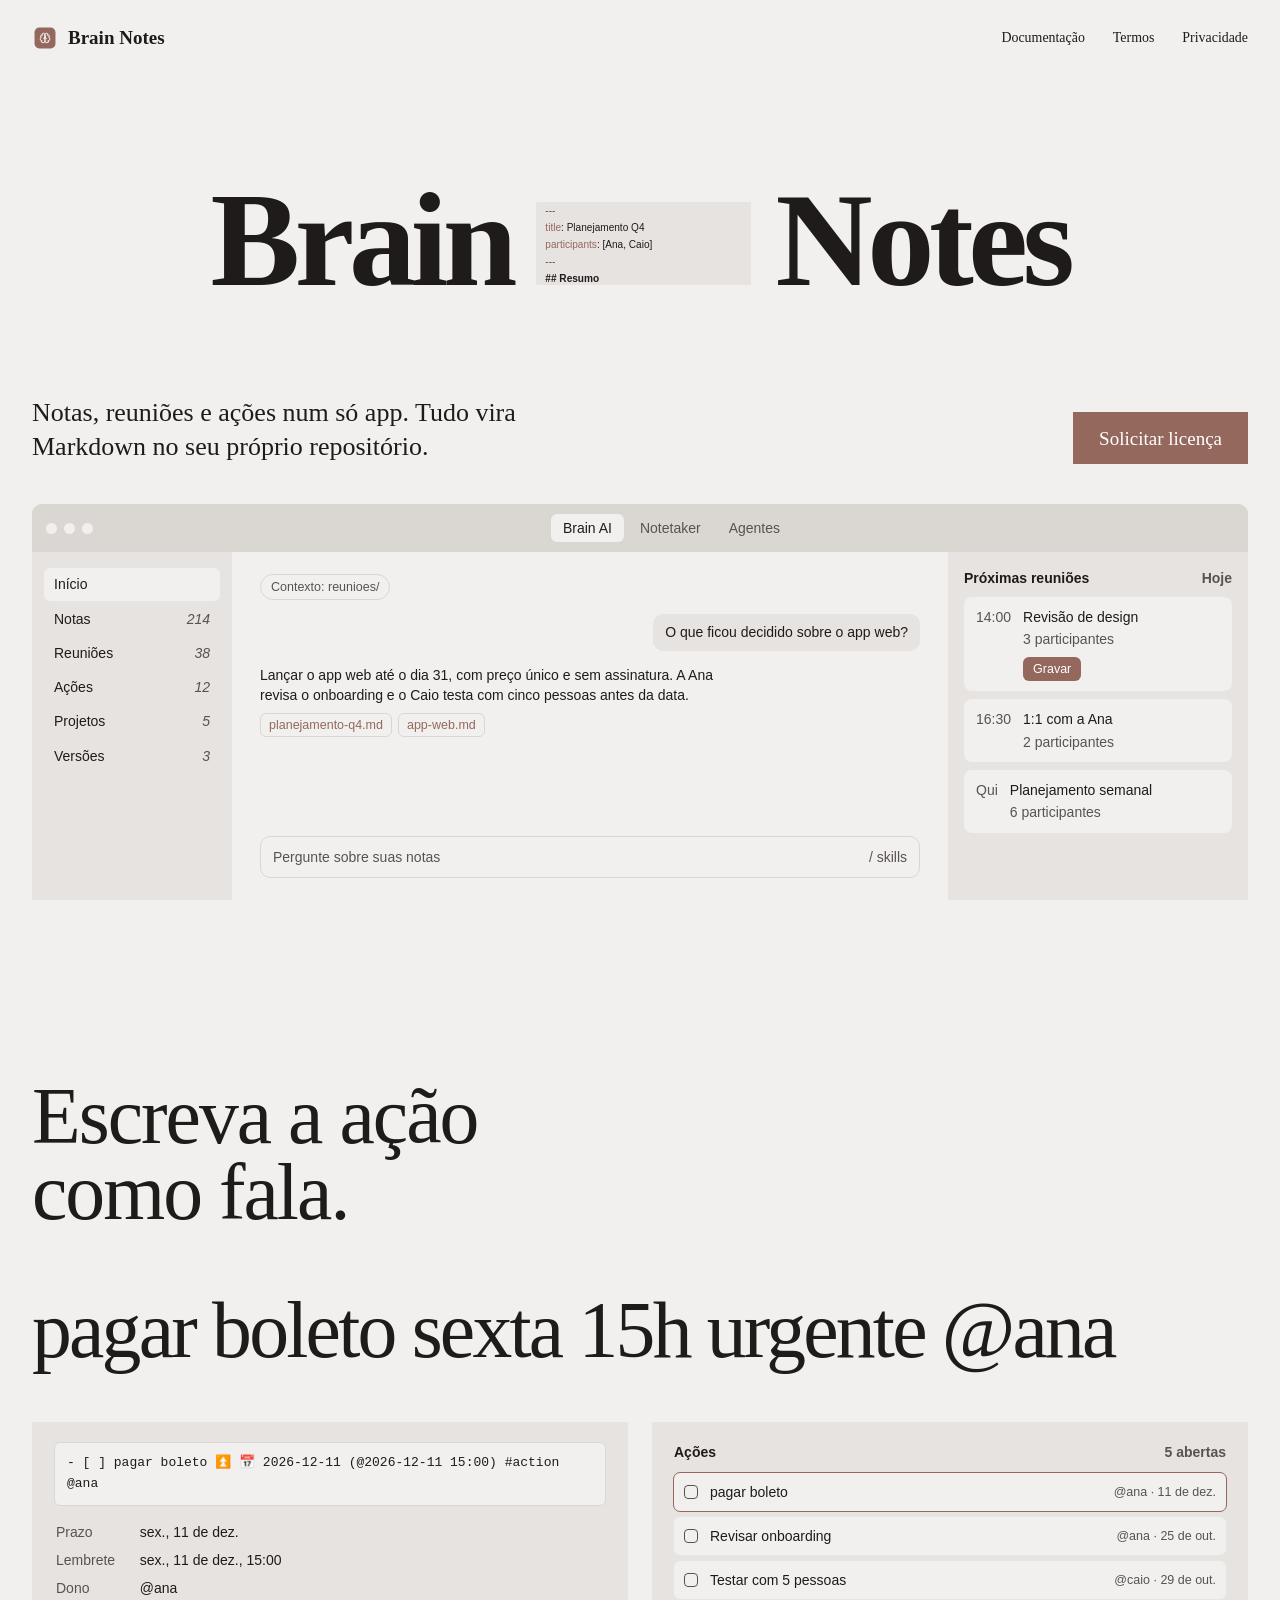
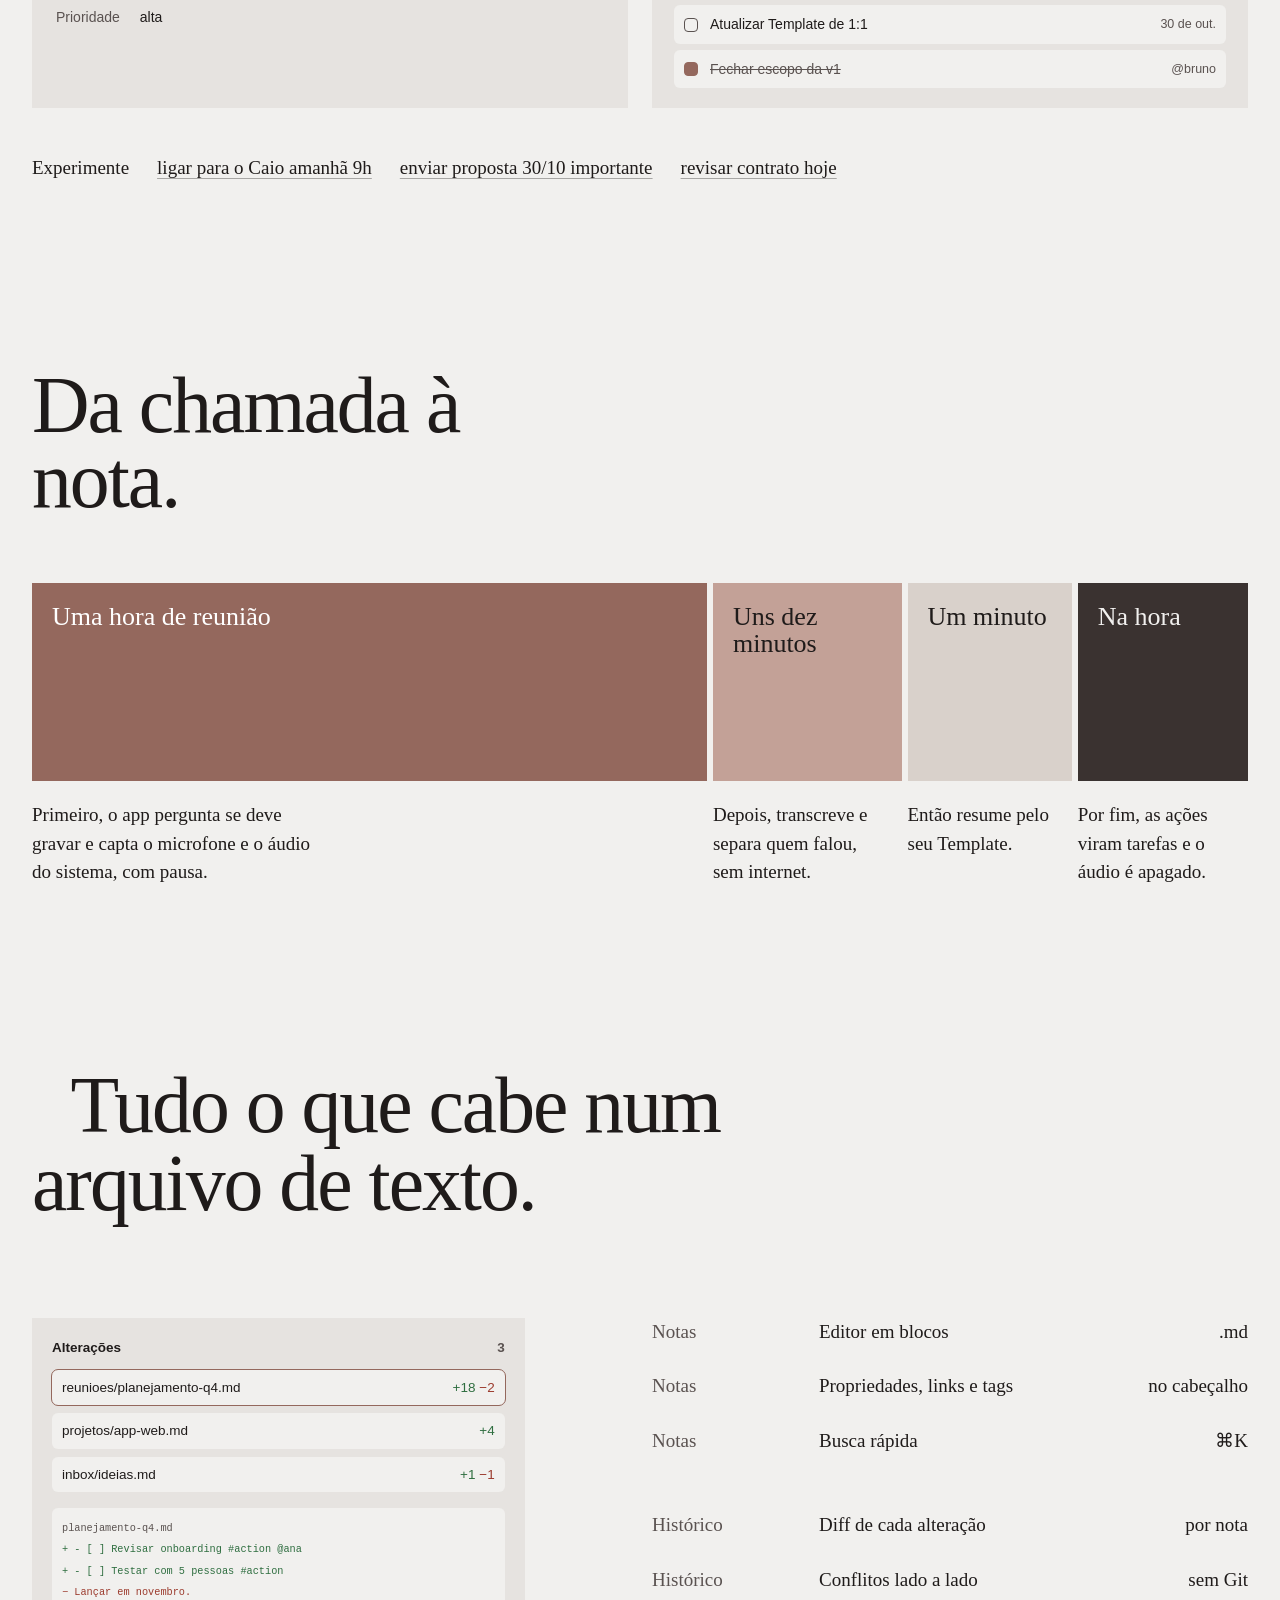
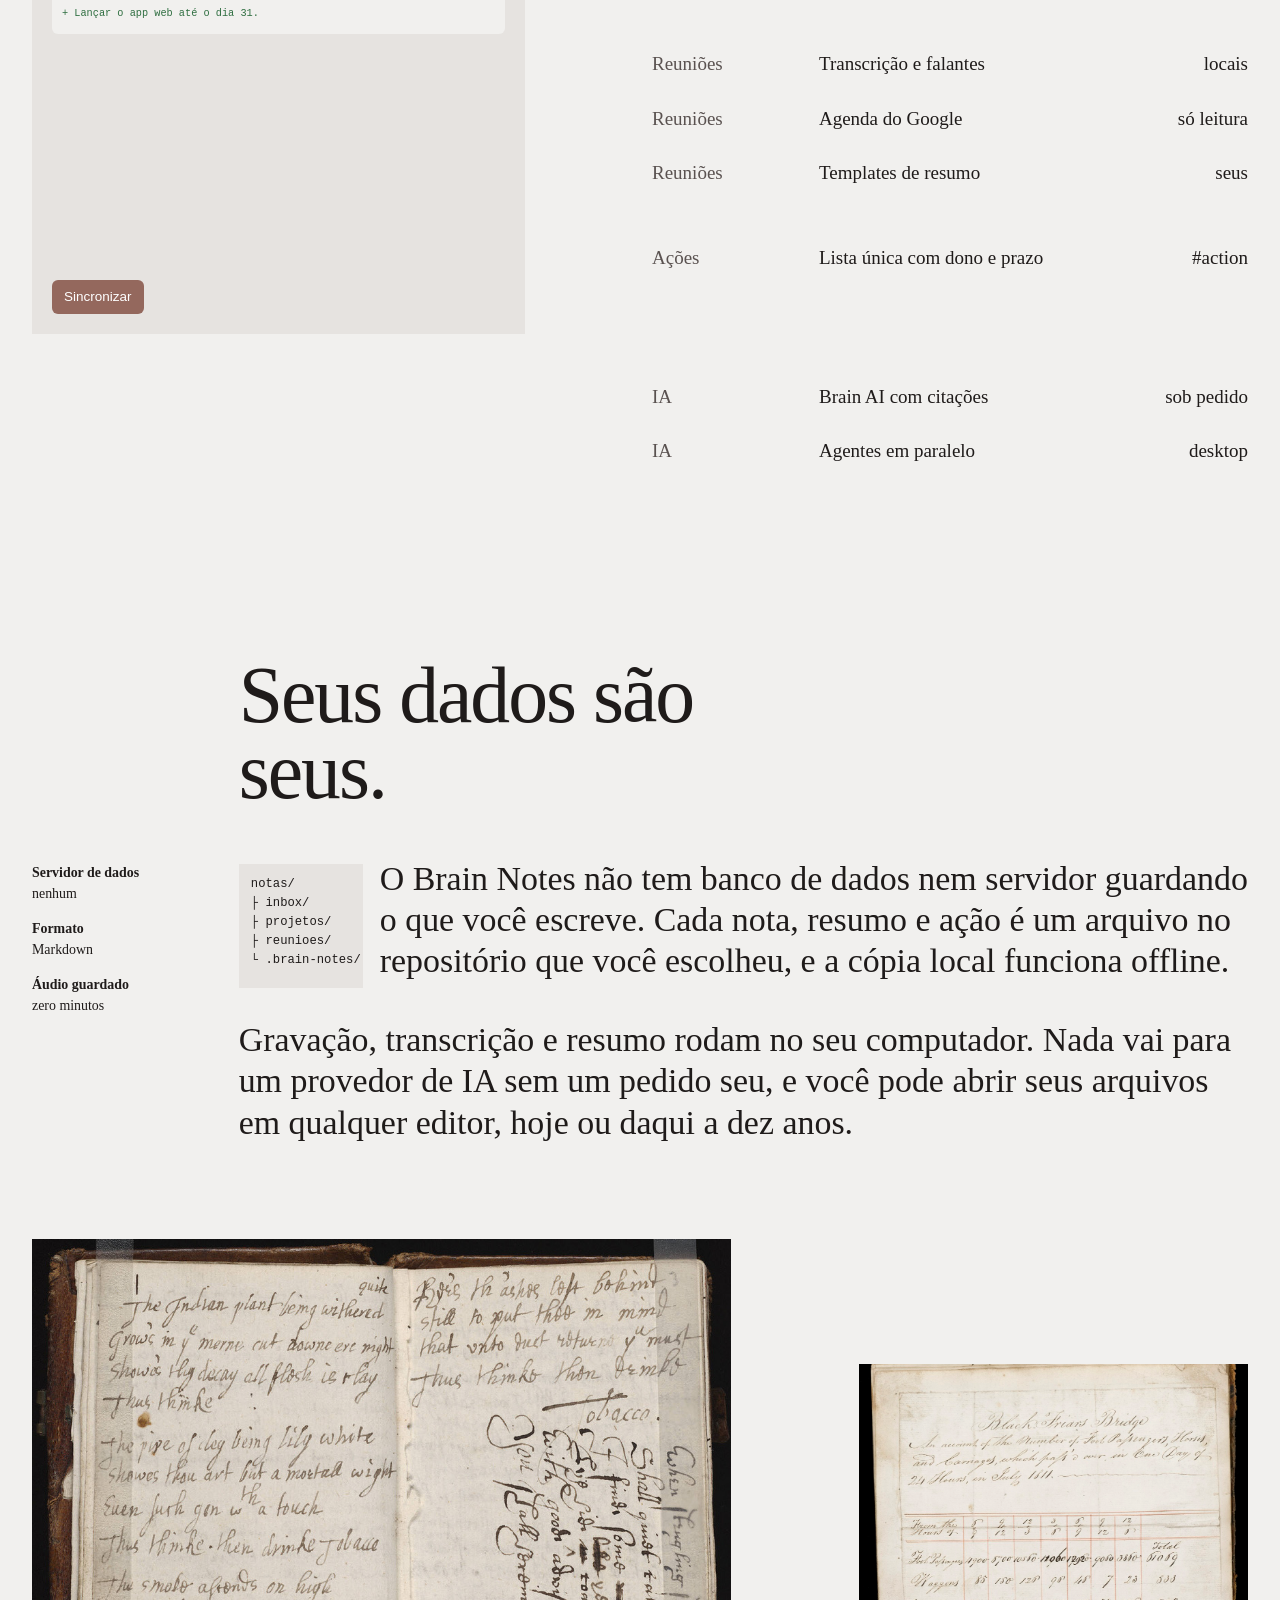
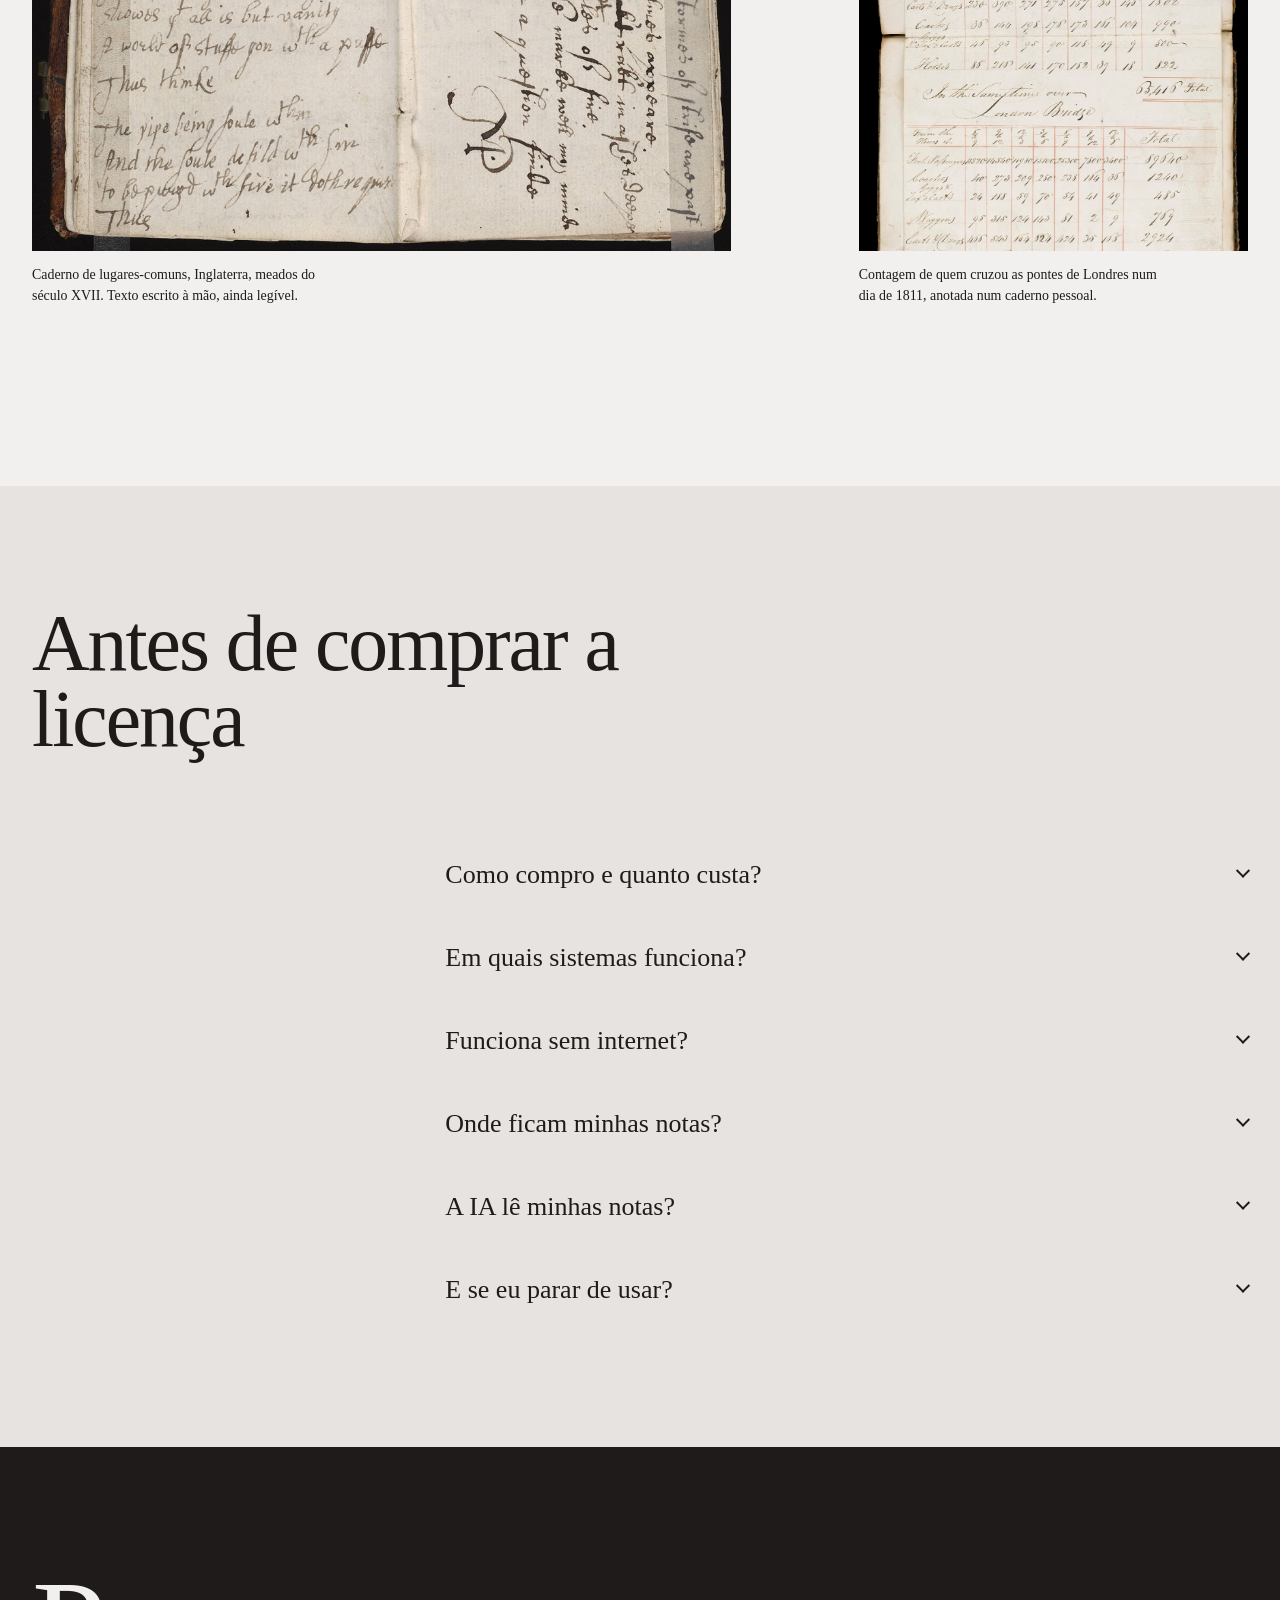
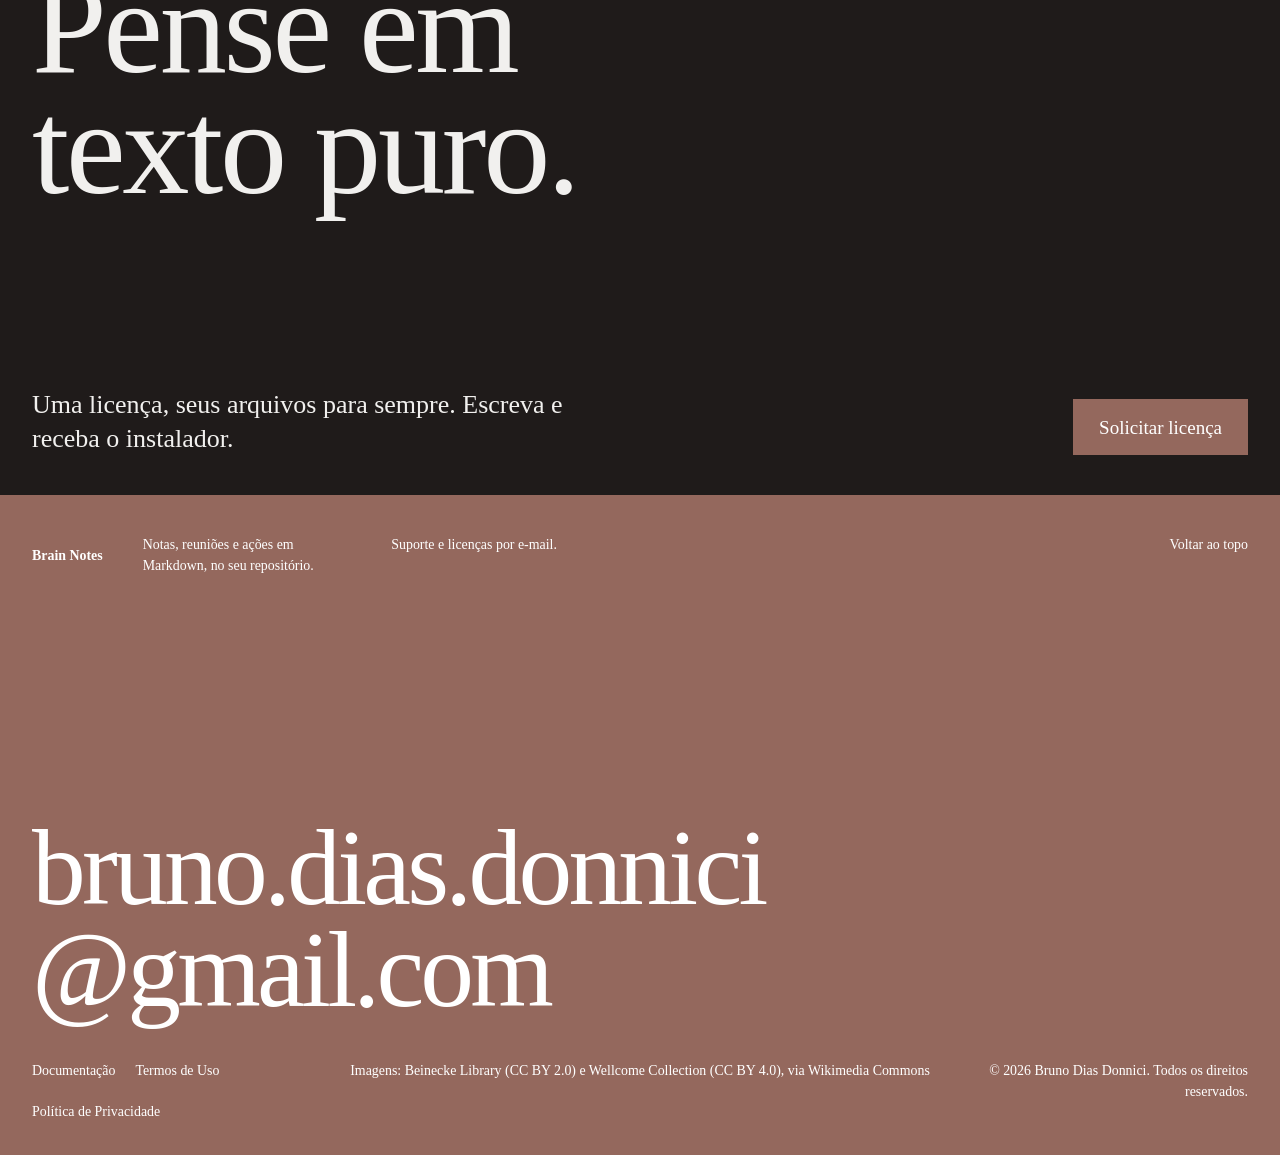
==== index.html @ 3fc981f1 "feat: public site (home, docs, terms, privacy) Moved from the private brain-notes repo so it can be " ====
<!doctype html>
<html lang="pt-BR">
  <head>
    <meta charset="utf-8" />
    <meta name="viewport" content="width=device-width, initial-scale=1" />
    <title>Brain Notes — notas, reuniões e ações em Markdown</title>
    <meta
      name="description"
      content="Brain Notes junta notas, reuniões transcritas no seu computador e ações num só app, tudo salvo como Markdown no seu próprio repositório."
    />
    <link rel="icon" href="assets/icon.svg" type="image/svg+xml" />
    <link rel="apple-touch-icon" href="assets/apple-touch-icon.png" />
    <link rel="preconnect" href="https://api.fontshare.com" />
    <link rel="preconnect" href="https://cdn.fontshare.com" crossorigin />
    <link href="https://api.fontshare.com/v2/css?f[]=erode@400,500,600&display=swap" rel="stylesheet" />
    <link rel="stylesheet" href="assets/site.css" />
    <script src="assets/site.js"></script>
  </head>
  <body>
    <header class="hero frame">
      <div class="bar">
        <a class="wordmark" href="./"><img src="assets/icon.svg" alt="" width="26" height="26" />Brain Notes</a>
        <nav aria-label="Principal">
          <a href="docs.html">Documentação</a>
          <a class="hide-sm" href="terms.html">Termos</a>
          <a class="hide-sm" href="privacy.html">Privacidade</a>
        </nav>
      </div>

      <h1>
        <span>Brain</span>
        <span class="slot shutter" role="img" aria-label="Uma nota de reunião em Markdown rolando dentro do nome">
          <code class="reel" data-ui aria-hidden="true"><span class="reel-track"><span class="dim">---</span>
<span class="k">title</span>: Planejamento Q4
<span class="k">participants</span>: [Ana, Caio]
<span class="dim">---</span>
<span class="h">## Resumo</span>
Lançar o app web até o dia 31.
<span class="h">## Ações</span>
- [ ] Revisar onboarding <span class="tag">#action</span> @ana
- [x] Fechar escopo <span class="tag">#action</span>
- [ ] Testar com 5 pessoas <span class="tag">#action</span>
<span class="h">## Decisões</span>
Preço único, sem assinatura.
<span class="dim">---</span>
<span class="k">title</span>: Planejamento Q4
<span class="k">participants</span>: [Ana, Caio]
<span class="dim">---</span>
<span class="h">## Resumo</span>
Lançar o app web até o dia 31.
<span class="h">## Ações</span>
- [ ] Revisar onboarding <span class="tag">#action</span> @ana
- [x] Fechar escopo <span class="tag">#action</span>
- [ ] Testar com 5 pessoas <span class="tag">#action</span>
<span class="h">## Decisões</span>
Preço único, sem assinatura.
</span></code>
        </span>
        <span>Notes</span>
      </h1>

      <div class="hero-foot">
        <p>Notas, reuniões e ações num só app. Tudo vira Markdown no seu próprio repositório.</p>
        <a class="button" href="#licenca">Solicitar licença</a>
      </div>

      <div class="app" data-ui role="img" aria-label="Tela inicial do Brain Notes: conversa da Brain AI com citações e as próximas reuniões da agenda">
        <div class="app-top">
          <span class="dots"><i></i><i></i><i></i></span>
          <div class="tabs"><span class="on">Brain AI</span><span>Notetaker</span><span>Agentes</span></div>
        </div>
        <div class="app-body">
          <div class="app-side">
            <span class="on">Início</span>
            <span>Notas <em class="dim">214</em></span>
            <span>Reuniões <em class="dim">38</em></span>
            <span>Ações <em class="dim">12</em></span>
            <span>Projetos <em class="dim">5</em></span>
            <span>Versões <em class="dim">3</em></span>
          </div>
          <div class="app-chat">
            <span class="ctx">Contexto: reunioes/</span>
            <div class="msg me">O que ficou decidido sobre o app web?</div>
            <div class="msg">
              Lançar o app web até o dia 31, com preço único e sem assinatura. A Ana revisa o onboarding e o Caio testa com cinco pessoas
              antes da data.
              <div><span class="cite">planejamento-q4.md</span><span class="cite">app-web.md</span></div>
            </div>
            <div class="composer"><span>Pergunte sobre suas notas</span><span>/ skills</span></div>
          </div>
          <div class="app-cal">
            <div class="title"><span>Próximas reuniões</span><span class="dim">Hoje</span></div>
            <div class="event"><span class="t">14:00</span><span>Revisão de design</span><span class="t"></span><span class="dim">3 participantes</span><span class="rec">Gravar</span></div>
            <div class="event"><span class="t">16:30</span><span>1:1 com a Ana</span><span class="t"></span><span class="dim">2 participantes</span></div>
            <div class="event"><span class="t">Qui</span><span>Planejamento semanal</span><span class="t"></span><span class="dim">6 participantes</span></div>
          </div>
        </div>
      </div>
    </header>

    <main>
      <section class="showcase frame" aria-labelledby="showcase-title">
        <h2 id="showcase-title" data-reveal>Escreva a ação como fala.</h2>
        <div class="typed" data-ui data-reveal style="--i: 1">
          <label for="action-input" class="sr-only">Descreva uma ação</label>
          <input id="action-input" type="text" value="pagar boleto sexta 15h urgente @ana" autocomplete="off" spellcheck="false" />
        </div>
        <div class="grid">
          <div class="answer" data-ui data-reveal style="--i: 2" aria-live="polite">
            <code class="answer-line" id="action-line">- [ ] pagar boleto ⏫ 📅 2026-10-23 (@2026-10-23 15:00) #action @ana</code><!-- taste-skill-ignore: file format -->
            <dl>
              <dt>Prazo</dt>
              <dd id="f-due">sex., 23 de out.</dd>
              <dt>Lembrete</dt>
              <dd id="f-reminder">sex., 23 de out., 15:00</dd>
              <dt>Dono</dt>
              <dd id="f-owner">@ana</dd>
              <dt>Prioridade</dt>
              <dd id="f-priority">alta</dd>
            </dl>
          </div>
          <div class="actions" data-ui data-reveal style="--i: 3" role="img" aria-label="Lista de Ações com a nova ação no topo">
            <div class="panel-title"><span>Ações</span><span class="dim">5 abertas</span></div>
            <div class="act new" id="action-new"><span class="box"></span><span class="what">pagar boleto</span><span class="meta">@ana · 23 de out.</span></div>
            <div class="act"><span class="box"></span><span class="what">Revisar onboarding</span><span class="meta">@ana · 25 de out.</span></div>
            <div class="act"><span class="box"></span><span class="what">Testar com 5 pessoas</span><span class="meta">@caio · 29 de out.</span></div>
            <div class="act"><span class="box"></span><span class="what">Atualizar Template de 1:1</span><span class="meta">30 de out.</span></div>
            <div class="act done"><span class="box"></span><span class="what">Fechar escopo da v1</span><span class="meta">@bruno</span></div>
          </div>
        </div>
        <div class="examples" data-reveal style="--i: 3">
          <span>Experimente</span>
          <button type="button" data-example="ligar para o Caio amanhã 9h">ligar para o Caio amanhã 9h</button>
          <button type="button" data-example="enviar proposta 30/10 importante @bruno #vendas">enviar proposta 30/10 importante</button>
          <button type="button" data-example="revisar contrato hoje">revisar contrato hoje</button>
        </div>
      </section>

      <section class="stages frame" aria-labelledby="stages-title">
        <h2 id="stages-title" data-reveal>Da chamada à nota.</h2>
        <div class="pipeline" data-ui aria-hidden="true">
          <div class="seg" style="--i: 0">Uma hora de reunião</div>
          <div class="seg" style="--i: 1">Uns dez minutos</div>
          <div class="seg" style="--i: 2">Um minuto</div>
          <div class="seg" style="--i: 3">Na hora</div>
        </div>
        <ol class="clauses">
          <li data-reveal style="--i: 0"><strong>Uma hora de reunião</strong><span>Primeiro, o app pergunta se deve gravar e capta o microfone e o áudio do sistema, com pausa.</span></li>
          <li data-reveal style="--i: 1"><strong>Uns dez minutos</strong>Depois, transcreve e separa quem falou, sem internet.</li>
          <li data-reveal style="--i: 2"><strong>Um minuto</strong>Então resume pelo seu Template.</li>
          <li data-reveal style="--i: 3"><strong>Na hora</strong>Por fim, as ações viram tarefas e o áudio é apagado.</li>
        </ol>
      </section>

      <section class="features frame" aria-labelledby="features-title">
        <h2 id="features-title" data-reveal>Tudo o que cabe num arquivo de texto.</h2>
        <div class="grid">
          <div class="history" data-ui data-reveal role="img" aria-label="Painel de versões com três alterações prontas para sincronizar">
            <div class="panel-title"><span>Alterações</span><span class="dim">3</span></div>
            <div class="row sel"><span>reunioes/planejamento-q4.md</span><span><span class="add">+18</span> <span class="del">−2</span></span></div>
            <div class="row"><span>projetos/app-web.md</span><span><span class="add">+4</span></span></div>
            <div class="row"><span>inbox/ideias.md</span><span><span class="add">+1</span> <span class="del">−1</span></span></div>
            <pre class="diff"><code><span class="dim">planejamento-q4.md</span>
<span class="add">+ - [ ] Revisar onboarding #action @ana</span>
<span class="add">+ - [ ] Testar com 5 pessoas #action</span>
<span class="del">− Lançar em novembro.</span>
<span class="add">+ Lançar o app web até o dia 31.</span></code></pre>
            <span class="sync">Sincronizar</span>
          </div>
                    <ul class="ftable">
            <li data-reveal style="--i: 0"><span class="kind">Notas</span><span>Editor em blocos</span><span class="val">.md</span></li>
            <li data-reveal style="--i: 1"><span class="kind">Notas</span><span>Propriedades, links e tags</span><span class="val">no cabeçalho</span></li>
            <li data-reveal style="--i: 2"><span class="kind">Notas</span><span>Busca rápida</span><span class="val">⌘K</span></li>
            <li class="group" data-reveal style="--i: 3"><span class="kind">Histórico</span><span>Diff de cada alteração</span><span class="val">por nota</span></li>
            <li data-reveal style="--i: 4"><span class="kind">Histórico</span><span>Conflitos lado a lado</span><span class="val">sem Git</span></li>
            <li class="group" data-reveal style="--i: 5"><span class="kind">Reuniões</span><span>Transcrição e falantes</span><span class="val">locais</span></li>
            <li data-reveal style="--i: 6"><span class="kind">Reuniões</span><span>Agenda do Google</span><span class="val">só leitura</span></li>
            <li data-reveal style="--i: 7"><span class="kind">Reuniões</span><span>Templates de resumo</span><span class="val">seus</span></li>
            <li class="group" data-reveal style="--i: 8"><span class="kind">Ações</span><span>Lista única com dono e prazo</span><span class="val">#action</span></li>
            <li data-reveal style="--i: 9"><span class="kind">Ações</span><span>Lembretes</span><span class="val">no aparelho</span></li>
            <li class="group" data-reveal style="--i: 10"><span class="kind">IA</span><span>Brain AI com citações</span><span class="val">sob pedido</span></li>
            <li data-reveal style="--i: 11"><span class="kind">IA</span><span>Agentes em paralelo</span><span class="val">desktop</span></li>
          </ul>
        </div>
      </section>

      <section class="about frame" aria-labelledby="about-title">
        <div class="grid">
          <h2 id="about-title" data-reveal>Seus dados são seus.</h2>
          <div class="facts" data-reveal style="--i: 1">
            <div><strong>Servidor de dados</strong>nenhum</div>
            <div><strong>Formato</strong>Markdown</div>
            <div><strong>Áudio guardado</strong>zero minutos</div>
          </div>
          <div class="statement" data-reveal style="--i: 2">
            <span class="tree" data-ui role="img" aria-label="Pastas de um repositório de notas"><pre aria-hidden="true">notas/
├ inbox/
├ projetos/
├ reunioes/
└ .brain-notes/</pre></span>
            <p>O Brain Notes não tem banco de dados nem servidor guardando o que você escreve. Cada nota, resumo e ação é um
              arquivo no repositório que você escolheu, e a cópia local funciona offline.
            </p>
            <p>
              Gravação, transcrição e resumo rodam no seu computador. Nada vai para um provedor de IA sem um pedido seu, e você
              pode abrir seus arquivos em qualquer editor, hoje ou daqui a dez anos.
            </p>
          </div>
          <figure class="archive archive-wide" data-reveal style="--i: 3">
            <div class="shutter"><img src="assets/commonplace-book-mid-17th-century.jpg" width="1024" height="896" alt="Caderno manuscrito aberto, com poemas copiados à mão em tinta marrom" loading="lazy" decoding="async" /></div>
            <figcaption>Caderno de lugares-comuns, Inglaterra, meados do século XVII. Texto escrito à mão, ainda legível.</figcaption>
          </figure>
          <figure class="archive archive-tall" data-reveal style="--i: 4">
            <img src="assets/english-commonplace-book-wellcome-l0049735.jpg" width="1024" height="1600" alt="Página de caderno com a contagem de pedestres, carroças e cavalos que cruzaram duas pontes de Londres em julho de 1811" loading="lazy" decoding="async" />
            <figcaption>Contagem de quem cruzou as pontes de Londres num dia de 1811, anotada num caderno pessoal.</figcaption>
          </figure>
        </div>
      </section>

      <section class="faq frame" id="licenca" aria-labelledby="faq-title">
        <h2 id="faq-title" data-reveal>Antes de comprar a licença</h2>
        <div class="faq-list">
          <details data-reveal style="--i: 0">
            <summary>Como compro e quanto custa?</summary>
            <p>
              O Brain Notes é vendido por licença. Escreva para
              <a href="mailto:bruno.dias.donnici@gmail.com?subject=Brain%20Notes%3A%20licen%C3%A7a">bruno.dias.donnici@gmail.com</a>
              e você recebe o valor, a forma de pagamento e o instalador. Você tem 7 dias para desistir.
            </p>
          </details>
          <details data-reveal style="--i: 1">
            <summary>Em quais sistemas funciona?</summary>
            <p>No macOS com Apple Silicon hoje. Windows, Linux e um app web instalável, com notas e ações, estão a caminho.</p>
          </details>
          <details data-reveal style="--i: 2">
            <summary>Funciona sem internet?</summary>
            <p>Sim. O app trabalha numa cópia local do repositório; a sincronização acontece quando a conexão volta.</p>
          </details>
          <details data-reveal style="--i: 3">
            <summary>Onde ficam minhas notas?</summary>
            <p>No repositório Git que você escolhe ao entrar e na cópia do seu computador. Não temos acesso a elas.</p>
          </details>
          <details data-reveal style="--i: 4">
            <summary>A IA lê minhas notas?</summary>
            <p>
              Só quando você pede. A Brain AI usa o provedor que você conecta com a sua conta, e cada alteração numa nota existente
              pede sua permissão. Os resumos de reunião são locais por padrão.
            </p>
          </details>
          <details data-reveal style="--i: 5">
            <summary>E se eu parar de usar?</summary>
            <p>Seus arquivos continuam no seu repositório, em Markdown puro, legíveis por qualquer editor de texto.</p>
          </details>
        </div>
      </section>

      <section class="close frame" aria-labelledby="close-title">
        <h2 id="close-title" data-reveal>Pense em texto puro.</h2>
        <div class="baseline">
          <p data-reveal style="--i: 1">Uma licença, seus arquivos para sempre. Escreva e receba o instalador.</p>
          <a class="button" data-reveal style="--i: 2" href="mailto:bruno.dias.donnici@gmail.com?subject=Brain%20Notes%3A%20licen%C3%A7a">Solicitar licença</a>
        </div>
      </section>
    </main>

    <footer class="footer frame">
      <div class="footer-top">
        <div class="notes">
          <a class="wordmark" href="./">Brain Notes</a>
          <p>Notas, reuniões e ações em Markdown, no seu repositório.</p>
          <p>Suporte e licenças por e-mail.</p>
        </div>
        <a class="link" href="#">Voltar ao topo</a>
      </div>
      <h2 class="contact"><a href="mailto:bruno.dias.donnici@gmail.com"><span>bruno.dias.donnici</span><span>@gmail.com</span></a></h2>
      <div class="footer-meta">
        <nav aria-label="Rodapé">
          <a class="link" href="docs.html">Documentação</a>
          <a class="link" href="terms.html">Termos de Uso</a>
          <a class="link" href="privacy.html">Política de Privacidade</a>
        </nav>
        <span class="center">Imagens: Beinecke Library (<a class="link" href="https://commons.wikimedia.org/w/index.php?curid=11825444">CC BY 2.0</a>) e Wellcome Collection (<a class="link" href="https://commons.wikimedia.org/w/index.php?curid=36133054">CC BY 4.0</a>), via Wikimedia Commons</span>
        <span class="right">© 2026 Bruno Dias Donnici. Todos os direitos reservados.</span>
      </div>
    </footer>
  </body>
</html>
---- assets/site.css ----
/* Brain Notes — site. One face (Erode), one ground, one ink, the app's rose-beige as the accent. */
:root {
  --bg: #f1f0ee;
  --surface: #e6e3e0;
  --surface-2: #dad6d2;
  --ink: #1f1b1a;
  --muted: #5a5250;
  --accent: #94685d;
  --accent-strong: #7d5449;
  --on-accent: #ffffff;
  --field-1: #94685d;
  --field-2: #c3a197;
  --field-3: #d9d1cb;
  --field-4: #3a3230;
  --on-field-1: #ffffff;
  --on-field-2: #1f1b1a;
  --on-field-3: #1f1b1a;
  --on-field-4: #f1f0ee;
  --ui-add: #2f6e40;
  --ui-del: #9c3b2e;
  --ui: -apple-system, BlinkMacSystemFont, 'Segoe UI', sans-serif;

  --serif: 'Erode', Georgia, 'Times New Roman', serif;
  --mono: ui-monospace, 'SF Mono', Menlo, Consolas, monospace; /* taste-skill-ignore: literal code only */

  --step-small: clamp(0.8125rem, 0.79rem + 0.1vw, 0.875rem);
  --step-body: clamp(1.0625rem, 1rem + 0.25vw, 1.1875rem);
  --step-lead: clamp(1.25rem, 1.1rem + 0.7vw, 1.625rem);
  --step-statement: clamp(1.5rem, 1rem + 1.4vw, 2.125rem);
  --step-head: clamp(2.5rem, 1.3rem + 4.6vw, 6.5rem);
  --step-display: clamp(4.5rem, 10.5vw, 10.5rem);

  --margin: 32px;
  --gap: 24px;
  --section: clamp(120px, 14vw, 200px);

  --ease-out: cubic-bezier(0.22, 1, 0.36, 1);
  --ease-expo: cubic-bezier(0.16, 1, 0.3, 1);
  --ease-in-out: cubic-bezier(0.76, 0, 0.24, 1);
  --ease-soft: cubic-bezier(0.33, 1, 0.68, 1);
  --t-press: 140ms;
  --t-hover: 180ms;
  --t-ui: 240ms;
  --t-reveal: 800ms;
  --t-open: 1200ms;
  color-scheme: light;
}
@media (prefers-color-scheme: dark) {
  :root {
    --bg: #161413;
    --surface: #221f1d;
    --surface-2: #2d2927;
    --ink: #ecebea;
    --muted: #cdc8c5;
    --accent: #c79a8e;
    --accent-strong: #ddb3a7;
    --on-accent: #161413;
    --field-1: #94685d;
    --field-2: #6f5049;
    --field-3: #3b3431;
    --field-4: #e4e1df;
    --on-field-1: #ffffff;
    --on-field-2: #ffffff;
    --on-field-3: #ecebea;
    --on-field-4: #161413;
    --ui-add: #7fcf95;
    --ui-del: #f0907f;
    color-scheme: dark;
  }
}
@media (max-width: 700px) {
  :root {
    --margin: 16px;
    --gap: 12px;
  }
}

*,
*::before,
*::after {
  box-sizing: border-box;
}
html {
  -webkit-text-size-adjust: 100%;
}
body {
  margin: 0;
  background: var(--bg);
  color: var(--ink);
  font: 400 var(--step-body) / 1.5 var(--serif);
  -webkit-font-smoothing: antialiased;
  overflow-x: hidden;
}
::selection {
  background: var(--accent);
  color: var(--on-accent);
}
a {
  color: inherit;
  text-decoration: underline;
  text-decoration-thickness: 0.07em;
  text-underline-offset: 0.2em;
  transition: text-decoration-color var(--t-hover) ease;
}
img,
svg {
  display: block;
  max-width: 100%;
}
:focus-visible {
  outline: 2px solid var(--accent);
  outline-offset: 3px;
}
h1,
h2,
h3 {
  font-weight: 500;
  letter-spacing: -0.025em;
  line-height: 0.95;
  margin: 0;
}
p {
  margin: 0;
}
code,
kbd,
pre {
  font-family: var(--mono);
}
code,
kbd {
  font-size: 0.82em;
  background: var(--surface);
  border-radius: 4px;
  padding: 0.08em 0.36em;
}

.frame {
  padding-left: var(--margin);
  padding-right: var(--margin);
}
.grid {
  display: grid;
  grid-template-columns: repeat(12, minmax(0, 1fr));
  column-gap: var(--gap);
}

/* Buttons and links */
.button {
  display: inline-flex;
  align-items: center;
  justify-content: center;
  min-height: 52px;
  padding: 0 26px;
  background: var(--accent);
  color: var(--on-accent);
  font: 500 var(--step-body) / 1 var(--serif);
  text-decoration: none;
  border: 0;
  border-radius: 0;
  cursor: pointer;
  transition:
    transform var(--t-press) var(--ease-out),
    background-color var(--t-hover) ease;
}
.button:active {
  transform: scale(0.97);
}
.link {
  text-decoration-color: transparent;
}
.button--small {
  min-height: 44px;
  padding: 0 18px;
  font-size: var(--step-small);
}
.bar nav + .button--small {
  margin-left: 4px;
}
@media (hover: hover) and (pointer: fine) {
  .button:hover {
    background: var(--accent-strong);
  }
  .link:hover,
  a:hover {
    text-decoration-color: currentColor;
  }
}

/* Top bar */
.bar {
  display: flex;
  align-items: center;
  gap: 24px;
  padding-top: 24px;
  padding-bottom: 24px;
  font-size: var(--step-small);
}
.wordmark {
  display: inline-flex;
  align-items: center;
  gap: 10px;
  font-size: var(--step-body);
  font-weight: 600;
  text-decoration: none;
}
.wordmark img {
  width: 26px;
  height: 26px;
}
.bar nav {
  margin-left: auto;
  display: flex;
  gap: 28px;
  font-size: var(--step-small);
}
.bar nav a {
  text-decoration-color: transparent;
}
.bar nav a[aria-current='page'] {
  text-decoration-color: currentColor;
}
@media (max-width: 560px) {
  .bar nav {
    gap: 16px;
  }
  .bar nav .hide-sm {
    display: none;
  }
  .bar {
    flex-wrap: wrap;
  }
  .bar nav {
    order: 3;
    width: 100%;
    margin-left: 0;
    justify-content: space-between;
  }
  .bar nav + .button--small {
    margin-left: auto;
  }
}

/* ---------- Landing ---------- */

/* Hero: the name with a live note set into its word space, then the app itself rising from the fold */
.hero {
  min-height: 100svh;
  display: grid;
  grid-template-rows: auto 1fr auto auto;
  overflow: hidden;
}
.hero h1 {
  align-self: center;
  justify-self: center;
  display: inline-flex;
  align-items: baseline;
  gap: 0.18em;
  padding: 48px 0 40px;
  font-size: var(--step-display);
  font-weight: 600;
  letter-spacing: -0.04em;
  line-height: 0.9;
  white-space: nowrap;
}
.hero h1 .slot {
  position: relative;
  display: block;
  width: 1.6em;
  height: 0.62em;
  overflow: hidden;
  background: var(--surface);
}
.hero-foot {
  display: grid;
  grid-template-columns: repeat(12, minmax(0, 1fr));
  column-gap: var(--gap);
  align-items: end;
  padding-bottom: 40px;
}
.hero-foot p {
  grid-column: 1 / span 6;
  font-size: var(--step-lead);
  line-height: 1.3;
}
.hero-foot .button {
  grid-column: 10 / span 3;
  justify-self: end;
}
@media (max-width: 900px) {
  .hero-foot p {
    grid-column: 1 / span 8;
  }
  .hero-foot .button {
    grid-column: 9 / span 4;
  }
}
@media (max-width: 640px) {
  .hero h1 {
    flex-direction: column;
    align-items: stretch;
    text-align: center;
    gap: 0.12em;
    font-size: 19vw;
    width: 100%;
    padding: 32px 0;
  }
  .hero h1 .slot {
    width: 100%;
    height: auto;
    aspect-ratio: 3 / 2;
    font-size: 16px;
    text-align: left;
  }
  .hero-foot {
    grid-template-columns: 1fr;
    row-gap: 20px;
  }
  .hero-foot p,
  .hero-foot .button {
    grid-column: 1;
    justify-self: stretch;
  }
}

/* Interface fragments: the product's own small radii, borders and system face */
[data-ui] {
  font-family: var(--ui);
  color: var(--ink);
  letter-spacing: 0;
  line-height: 1.45;
}
[data-ui] code,
[data-ui] pre {
  font-family: var(--mono);
  background: none;
  padding: 0;
  margin: 0;
}
[data-ui].reel {
  position: absolute;
  inset: 0;
  font-size: max(9px, 0.075em);
  line-height: 1.7;
  font-weight: 400;
  padding: 0 0.9em;
  white-space: pre;
}
[data-ui].reel .reel-track {
  display: block;
  animation: reel 16s linear infinite;
}
[data-ui] .k,
[data-ui] .tag {
  color: var(--accent);
}
[data-ui] .dim {
  color: var(--muted);
}
[data-ui] .h {
  font-weight: 600;
}
@keyframes reel {
  to {
    transform: translateY(-50%);
  }
}

/* The app window under the hero, cropped by the fold */
.app {
  height: 44vh;
  min-height: 300px;
  overflow: hidden;
  background: var(--surface);
  border-radius: 10px 10px 0 0;
  font-size: 14px;
  display: flex;
  flex-direction: column;
}
[data-ui] .app-top {
  display: flex;
  align-items: center;
  gap: 16px;
  padding: 10px 14px;
  background: var(--surface-2);
}
[data-ui] .dots {
  display: flex;
  gap: 7px;
}
[data-ui] .dots i {
  width: 11px;
  height: 11px;
  border-radius: 50%;
  background: var(--bg);
}
[data-ui] .tabs {
  display: flex;
  gap: 4px;
  margin: 0 auto;
}
[data-ui] .tabs span {
  padding: 4px 12px;
  border-radius: 6px;
  color: var(--muted);
}
[data-ui] .tabs .on {
  background: var(--bg);
  color: var(--ink);
}
[data-ui] .app-body {
  flex: 1;
  display: grid;
  grid-template-columns: 200px 1fr 300px;
  min-height: 0;
}
[data-ui] .app-side {
  padding: 16px 12px;
  display: flex;
  flex-direction: column;
  gap: 2px;
}
[data-ui] .app-side span {
  padding: 6px 10px;
  border-radius: 6px;
  display: flex;
  justify-content: space-between;
}
[data-ui] .app-side .on {
  background: var(--bg);
}
[data-ui] .app-chat {
  background: var(--bg);
  padding: 22px 28px;
  display: flex;
  flex-direction: column;
  gap: 14px;
}
[data-ui] .ctx {
  align-self: flex-start;
  border: 1px solid var(--surface-2);
  border-radius: 999px;
  padding: 3px 10px;
  font-size: 12.5px;
  color: var(--muted);
}
[data-ui] .msg {
  max-width: 62ch;
}
[data-ui] .msg.me {
  align-self: flex-end;
  background: var(--surface);
  padding: 8px 12px;
  border-radius: 10px;
}
[data-ui] .cite {
  display: inline-block;
  margin: 8px 6px 0 0;
  font-size: 12.5px;
  border: 1px solid var(--surface-2);
  border-radius: 6px;
  padding: 2px 8px;
  color: var(--accent);
}
[data-ui] .composer {
  margin-top: auto;
  border: 1px solid var(--surface-2);
  border-radius: 10px;
  padding: 10px 12px;
  color: var(--muted);
  display: flex;
  justify-content: space-between;
}
[data-ui] .app-cal {
  padding: 16px 16px;
  display: flex;
  flex-direction: column;
  gap: 8px;
}
[data-ui] .app-cal .title {
  font-weight: 600;
  display: flex;
  justify-content: space-between;
}
[data-ui] .event {
  background: var(--bg);
  border-radius: 8px;
  padding: 10px 12px;
  display: grid;
  grid-template-columns: auto 1fr;
  gap: 2px 12px;
}
[data-ui] .event .t {
  font-variant-numeric: tabular-nums;
  color: var(--muted);
}
[data-ui] .event .rec {
  grid-column: 2;
  justify-self: start;
  margin-top: 6px;
  background: var(--accent);
  color: var(--on-accent);
  border-radius: 6px;
  padding: 3px 10px;
  font-size: 12.5px;
}
@media (max-width: 1000px) {
  [data-ui] .app-body {
    grid-template-columns: 1fr 260px;
  }
  [data-ui] .app-side {
    display: none;
  }
}
@media (max-width: 640px) {
  .app {
    height: 52vh;
    font-size: 13px;
  }
  [data-ui] .app-body {
    grid-template-columns: 1fr;
  }
  [data-ui] .app-cal {
    display: none;
  }
  [data-ui] .tabs span:not(.on) {
    display: none;
  }
  [data-ui] .app-chat {
    padding: 16px;
  }
}

/* Showcase: type an action in words, see the line and the list */
.showcase {
  padding-top: var(--section);
}
.showcase h2,
.stages h2,
.about h2 {
  font-size: var(--step-head);
  max-width: 14ch;
}
.typed {
  margin-top: 56px;
  display: flex;
  align-items: center;
}
.typed input {
  flex: 1;
  min-width: 0;
  border: 0;
  background: transparent;
  padding: 0;
  color: var(--ink);
  font: 500 var(--step-head) / 1.1 var(--serif);
  letter-spacing: -0.035em;
  caret-color: var(--accent);
  outline: none;
}
.typed:focus-within {
  outline: 2px solid var(--accent);
  outline-offset: 8px;
}
.showcase .grid {
  margin-top: 48px;
  row-gap: 24px;
}
.answer {
  grid-column: 1 / span 6;
  background: var(--surface);
  padding: 20px 22px;
  font-size: 14px;
}
.actions {
  grid-column: 7 / span 6;
  background: var(--surface);
  padding: 20px 22px;
  font-size: 14px;
  display: flex;
  flex-direction: column;
  gap: 6px;
}
[data-ui] .answer-line {
  display: block;
  padding: 10px 12px;
  background: var(--bg);
  border: 1px solid var(--surface-2);
  border-radius: 6px;
  white-space: pre-wrap;
  word-break: break-word;
  line-height: 1.6;
  font-size: 13px;
}
[data-ui] dl {
  display: grid;
  grid-template-columns: max-content 1fr;
  gap: 8px 20px;
  margin: 16px 2px 0;
}
[data-ui] dt {
  color: var(--muted);
}
[data-ui] dd {
  margin: 0;
}
[data-ui] .act {
  display: grid;
  grid-template-columns: 16px 1fr auto;
  gap: 10px;
  align-items: center;
  padding: 9px 10px;
  border-radius: 6px;
  background: var(--bg);
}
[data-ui] .act.new {
  outline: 1px solid var(--accent);
}
[data-ui] .box {
  width: 14px;
  height: 14px;
  border: 1.5px solid var(--muted);
  border-radius: 4px;
}
[data-ui] .act.done .box {
  background: var(--accent);
  border-color: var(--accent);
}
[data-ui] .act.done .what {
  text-decoration: line-through;
  color: var(--muted);
}
[data-ui] .meta {
  color: var(--muted);
  font-size: 12.5px;
  white-space: nowrap;
}
.examples {
  margin-top: 40px;
  display: flex;
  flex-wrap: wrap;
  gap: 8px 28px;
  align-items: baseline;
}
.examples button {
  font: inherit;
  color: var(--ink);
  background: none;
  border: 0;
  padding: 6px 0;
  cursor: pointer;
  text-decoration: underline;
  text-decoration-thickness: 0.07em;
  text-underline-offset: 0.2em;
  text-decoration-color: color-mix(in srgb, currentColor 35%, transparent);
  transition: text-decoration-color var(--t-hover) ease;
}
@media (hover: hover) {
  .examples button:hover {
    text-decoration-color: currentColor;
  }
}
@media (max-width: 760px) {
  .answer,
  .actions {
    grid-column: 1 / -1;
    padding: 16px;
  }
  .examples button {
    background: var(--surface);
    min-height: 44px;
    padding: 0 14px;
    text-decoration: none;
  }
}

/* How it works: the pipeline as one bar */
.stages {
  padding-top: var(--section);
}
.pipeline {
  margin-top: 64px;
  display: flex;
  gap: 6px;
  height: 22vh;
  min-height: 160px;
}
.pipeline .seg {
  padding: 20px;
  font-family: var(--serif);
  font-size: var(--step-lead);
  line-height: 1.05;
  transform-origin: left center;
}
.pipeline .seg:nth-child(1),
.clauses li:nth-child(1) {
  flex: 0 0 calc(56% - 6px);
}
.pipeline .seg:nth-child(2),
.clauses li:nth-child(2) {
  flex: 0 0 calc(16% - 6px);
}
.pipeline .seg:nth-child(3),
.clauses li:nth-child(3) {
  flex: 0 0 calc(14% - 6px);
}
.pipeline .seg:nth-child(4),
.clauses li:nth-child(4) {
  flex: 1 1 0;
}
.pipeline .seg:nth-child(1) {
  background: var(--field-1);
  color: var(--on-field-1);
}
.pipeline .seg:nth-child(2) {
  background: var(--field-2);
  color: var(--on-field-2);
}
.pipeline .seg:nth-child(3) {
  background: var(--field-3);
  color: var(--on-field-3);
}
.pipeline .seg:nth-child(4) {
  background: var(--field-4);
  color: var(--on-field-4);
}
.clauses {
  display: flex;
  gap: 6px;
  margin: 20px 0 0;
  padding: 0;
  list-style: none;
}
.clauses li {
  padding-right: 16px;
}
.clauses li:nth-child(1) span {
  display: block;
  max-width: 30ch;
}
@media (min-width: 761px) {
  .clauses li strong {
    display: none;
  }
}
@media (max-width: 760px) {
  .pipeline {
    display: none;
  }
  .clauses {
    flex-direction: column;
    margin-top: 40px;
  }
  .clauses li {
    flex: none !important;
    padding: 18px;
  }
  .clauses li strong {
    display: block;
    font-size: var(--step-lead);
    font-weight: 500;
    margin-bottom: 6px;
  }
  .clauses li:nth-child(1) {
    min-height: 220px;
    background: var(--field-1);
    color: var(--on-field-1);
  }
  .clauses li:nth-child(2) {
    min-height: 100px;
    background: var(--field-2);
    color: var(--on-field-2);
  }
  .clauses li:nth-child(3) {
    min-height: 90px;
    background: var(--field-3);
    color: var(--on-field-3);
  }
  .clauses li:nth-child(4) {
    min-height: 80px;
    background: var(--field-4);
    color: var(--on-field-4);
  }
}

/* Feature table pushed right, the history panel as its picture */
.features {
  padding-top: var(--section);
}
.features h2 {
  font-size: var(--step-head);
  line-height: 0.98;
  max-width: 18ch;
}
.features h2 {
  text-indent: 3vw;
}
.features .grid {
  margin-top: 96px;
  align-items: start;
}
.history {
  grid-column: 1 / span 5;
  position: sticky;
  top: 32px;
  aspect-ratio: 4 / 5;
  background: var(--surface);
  padding: 20px;
  font-size: 13.5px;
  display: flex;
  flex-direction: column;
  gap: 8px;
  overflow: hidden;
}
[data-ui] .panel-title {
  font-weight: 600;
  display: flex;
  justify-content: space-between;
  margin-bottom: 4px;
}
[data-ui] .row {
  display: flex;
  justify-content: space-between;
  gap: 12px;
  padding: 8px 10px;
  border-radius: 6px;
  background: var(--bg);
}
[data-ui] .row.sel {
  outline: 1px solid var(--accent);
}
[data-ui] .diff {
  margin-top: 8px;
  padding: 10px;
  border-radius: 6px;
  background: var(--bg);
  font-size: 12.5px;
  line-height: 1.7;
  white-space: pre-wrap;
}
[data-ui] .add {
  color: var(--ui-add);
}
[data-ui] .del {
  color: var(--ui-del);
}
[data-ui] .sync {
  margin-top: auto;
  align-self: flex-start;
  background: var(--accent);
  color: var(--on-accent);
  border-radius: 6px;
  padding: 7px 12px;
}
.ftable {
  grid-column: 7 / span 6;
  list-style: none;
  margin: 0;
  padding: 0;
}
.ftable li {
  display: grid;
  grid-template-columns: 26% 1fr auto;
  gap: 12px;
  padding: 13px 0;
}
.ftable li.group {
  margin-top: 30px;
}
.ftable li:first-child {
  padding-top: 0;
}
.ftable .kind {
  color: var(--muted);
}
.ftable .val {
  text-align: right;
}
@media (max-width: 760px) {
  .features h2 {
    text-indent: 0;
  }
  .features .grid {
    grid-template-columns: 1fr;
    margin-top: 48px;
  }
  .ftable {
    grid-column: 1;
  }
  .ftable li {
    grid-template-columns: 1fr auto;
    gap: 2px 12px;
  }
  .ftable .kind {
    grid-column: 1 / -1;
    font-size: var(--step-small);
  }
  .history {
    position: static;
    grid-column: 1;
    margin-top: 48px;
    aspect-ratio: auto;
    min-height: 420px;
  }
}

/* About: the data statement with a file tree as the drop cap */
.about {
  padding-top: var(--section);
}
.about h2 {
  grid-column: 3 / span 10;
  margin-bottom: 48px;
}
.facts {
  grid-column: 1 / span 2;
  font-size: var(--step-small);
  display: flex;
  flex-direction: column;
  gap: 14px;
  padding-top: 0.4em;
}
.facts strong {
  display: block;
  font-weight: 600;
}
.statement {
  grid-column: 3 / span 10;
  font-size: var(--step-statement);
  line-height: 1.22;
}
.statement p + p {
  margin-top: 1.1em;
}
.tree {
  float: left;
  width: 3.66em;
  height: 3.66em;
  margin: 0.2em 0.5em 0 0;
  background: var(--surface);
  overflow: hidden;
}
[data-ui].tree pre {
  font-size: max(10px, 0.36em);
  line-height: 1.55;
  padding: 0.9em 1em;
}
@media (max-width: 760px) {
  .about h2,
  .statement,
  .facts {
    grid-column: 1 / -1;
  }
  .tree {
    width: 112px;
    height: 112px;
  }
  .facts {
    order: 3;
    flex-direction: row;
    margin-top: 36px;
    gap: 8px;
  }
  .facts > div {
    flex: 1;
    background: var(--surface);
    padding: 12px;
  }
}

/* Archive pictures under the statement */
.archive {
  margin: 96px 0 0;
}
.archive img {
  width: 100%;
  height: 100%;
  object-fit: cover;
}
.archive .shutter {
  overflow: hidden;
}
.archive figcaption {
  margin-top: 14px;
  font-size: var(--step-small);
  max-width: 44ch;
}
.archive-wide {
  grid-column: 1 / span 7;
}
.archive-wide .shutter {
  aspect-ratio: 8 / 7;
}
.archive-tall {
  grid-column: 9 / span 4;
  align-self: end;
}
.archive-tall img {
  aspect-ratio: 4 / 5;
  object-position: center 30%;
}
@media (max-width: 760px) {
  .archive {
    margin-top: 48px;
  }
  .archive-wide,
  .archive-tall {
    grid-column: 1 / -1;
  }
  .archive-tall {
    width: 70%;
    justify-self: end;
  }
}

/* FAQ on a field of the surface tone */
.faq {
  margin-top: var(--section);
  background: var(--surface);
  padding-top: 120px;
  padding-bottom: 120px;
}
.faq h2 {
  font-size: var(--step-head);
  max-width: 16ch;
}
.faq-list {
  margin-top: 80px;
  margin-left: calc((100% - 11 * var(--gap)) / 12 * 4 + 4 * var(--gap));
  display: flex;
  flex-direction: column;
  gap: 8px;
}
.faq details {
  padding: 18px 24px;
  margin: 0 -24px;
  transition: background-color var(--t-ui) ease;
}
.faq details[open] {
  background: var(--surface-2);
}
.faq summary {
  list-style: none;
  cursor: pointer;
  font-size: var(--step-lead);
  display: flex;
  justify-content: space-between;
  gap: 24px;
  align-items: center;
}
.faq summary::-webkit-details-marker {
  display: none;
}
.faq summary::after {
  content: '';
  flex: none;
  width: 10px;
  height: 10px;
  border-right: 2px solid currentColor;
  border-bottom: 2px solid currentColor;
  transform: rotate(45deg) translate(-3px, -3px);
  transition: transform var(--t-ui) var(--ease-out);
}
.faq details[open] summary::after {
  transform: rotate(225deg) translate(-3px, -3px);
}
.faq details p {
  margin-top: 14px;
  max-width: 52ch;
}
@media (max-width: 760px) {
  .faq {
    padding-top: 80px;
    padding-bottom: 80px;
  }
  .faq-list {
    margin-left: 0;
    margin-top: 48px;
  }
  .faq details {
    margin: 0 calc(-1 * var(--margin));
    padding: 16px var(--margin);
  }
}

/* Close: the idea again, inverted */
.close {
  background: var(--ink);
  color: var(--bg);
  min-height: 72svh;
  display: flex;
  flex-direction: column;
  justify-content: space-between;
  padding-top: 120px;
  padding-bottom: 40px;
}
.close h2 {
  font-size: var(--step-display);
  line-height: 0.9;
  max-width: 10ch;
}
.close .baseline {
  display: grid;
  grid-template-columns: repeat(12, minmax(0, 1fr));
  column-gap: var(--gap);
  align-items: end;
  margin-top: 64px;
}
.close .baseline p {
  grid-column: 1 / span 6;
  font-size: var(--step-lead);
  line-height: 1.3;
}
.close .baseline .button {
  grid-column: 10 / span 3;
  justify-self: end;
  min-height: 56px;
}
@media (max-width: 760px) {
  .close {
    min-height: 70svh;
    padding-top: 72px;
  }
  .close h2 {
    font-size: 15vw;
  }
  .close .baseline {
    grid-template-columns: 1fr;
    row-gap: 28px;
  }
  .close .baseline p,
  .close .baseline .button {
    grid-column: 1;
    justify-self: stretch;
  }
}

/* Footer: the contact is the headline */
.footer {
  background: var(--field-1);
  color: #fff;
  min-height: 0;
  display: flex;
  flex-direction: column;
  padding-top: 40px;
  padding-bottom: 32px;
}
.footer-top {
  display: flex;
  justify-content: space-between;
  gap: 24px;
  font-size: var(--step-small);
}
.footer-top .notes {
  display: flex;
  gap: 40px;
  flex-wrap: wrap;
  max-width: 64%;
}
.footer-top .notes p {
  max-width: 30ch;
}
.footer .wordmark {
  font-size: var(--step-small);
}
.footer .contact {
  margin-top: 240px;
  font-size: clamp(2.5rem, 8.4vw, 9rem);
  font-weight: 500;
  letter-spacing: -0.035em;
  line-height: 0.95;
}
.footer .contact a {
  text-decoration-color: transparent;
}
.footer .contact a span {
  display: block;
}
.footer-meta {
  margin-top: 40px;
  display: grid;
  grid-template-columns: 1fr auto 1fr;
  gap: 16px;
  font-size: var(--step-small);
}
.footer-meta nav {
  display: flex;
  gap: 20px;
  flex-wrap: wrap;
}
.footer-meta .center {
  text-align: center;
}
.footer-meta .right {
  text-align: right;
}
.footer--compact {
  min-height: 0;
  padding-top: 72px;
}
.footer--compact .contact {
  font-size: var(--step-head);
  margin-top: 96px;
}
@media (max-width: 760px) {
  .footer-top {
    flex-direction: column;
  }
  .footer-top .notes {
    max-width: none;
    flex-direction: column;
    gap: 12px;
  }
  .footer .contact {
    font-size: 11.5vw;
    margin-top: 120px;
  }
  .footer-meta {
    grid-template-columns: 1fr;
  }
  .footer-meta .center,
  .footer-meta .right {
    text-align: left;
  }
}

/* ---------- Long-form pages (docs, terms, privacy) ---------- */
.doc-head {
  padding-top: 80px;
  padding-bottom: 72px;
}
.doc-head h1 {
  font-size: clamp(52px, 8vw, 128px);
  max-width: 14ch;
}
.doc-head p {
  margin-top: 28px;
  font-size: var(--step-lead);
  line-height: 1.3;
  max-width: 40ch;
}
.doc {
  padding-bottom: var(--section);
  align-items: start;
}
.toc {
  grid-column: 1 / span 4;
  position: sticky;
  top: 24px;
  background: var(--surface);
  padding: 20px 22px;
  font-size: var(--step-small);
}
.toc h2 {
  font-size: var(--step-body);
  letter-spacing: 0;
  margin-bottom: 12px;
}
.toc ol {
  margin: 0;
  padding-left: 20px;
  display: flex;
  flex-direction: column;
  gap: 6px;
}
.toc a {
  text-decoration-color: transparent;
}
.prose {
  grid-column: 6 / -1;
}
.prose code {
  overflow-wrap: anywhere;
}
.prose h2 {
  font-size: var(--step-statement);
  line-height: 1;
  margin: 88px 0 20px;
  scroll-margin-top: 24px;
}
.prose h2:first-child {
  margin-top: 0;
}
.prose h3 {
  font-size: var(--step-lead);
  letter-spacing: -0.01em;
  margin: 36px 0 10px;
}
.prose p,
.prose ul,
.prose ol,
.prose table,
.prose pre {
  margin: 0 0 18px;
}
.prose ul,
.prose ol {
  padding-left: 22px;
}
.prose li {
  margin: 8px 0;
}
.prose pre {
  background: var(--surface);
  padding: 16px 18px;
  overflow-x: auto;
  font-size: 13.5px;
  line-height: 1.7;
}
.prose pre code {
  background: none;
  padding: 0;
  font-size: inherit;
}
.prose table {
  width: 100%;
  border-collapse: collapse;
  font-size: var(--step-body);
  display: block;
  overflow-x: auto;
}
.prose th,
.prose td {
  text-align: left;
  padding: 11px 14px 11px 0;
  border-bottom: 1px solid var(--surface-2);
  vertical-align: top;
}
.prose th {
  font-weight: 600;
}
.note {
  background: var(--surface);
  padding: 18px 22px;
  margin: 0 0 22px;
}
.note p + p {
  margin-top: 10px;
  color: var(--muted);
}
@media (max-width: 900px) {
  .toc,
  .prose {
    grid-column: 1 / -1;
  }
  .toc {
    position: static;
    margin-bottom: 56px;
  }
  .doc-head {
    padding-top: 40px;
    padding-bottom: 48px;
  }
}

/* ---------- Motion (content is never hidden without the script) ---------- */
@media (prefers-reduced-motion: no-preference) {
  .js [data-reveal] {
    opacity: 0;
    transform: translateY(24px);
    transition:
      opacity 700ms var(--ease-out),
      transform 900ms var(--ease-expo);
    transition-delay: calc(var(--i, 0) * 80ms);
  }
  .js [data-reveal].is-in {
    opacity: 1;
    transform: none;
  }
  .js .shutter {
    clip-path: inset(0 0 100% 0);
    transition: clip-path 1100ms var(--ease-in-out) 250ms;
  }
  .js .shutter .reel {
    transform: scale(1.12);
    transition: transform 1500ms var(--ease-soft) 250ms;
  }
  .js .shutter.is-in,
  .js .is-in > .shutter {
    clip-path: inset(0);
  }
  .js .shutter img {
    transform: scale(1.12);
    transition: transform 1500ms var(--ease-soft) 250ms;
  }
  .js .is-in > .shutter img,
  .js .shutter.is-in .reel {
    transform: none;
  }
  .js .pipeline .seg {
    transform: scaleX(0.04);
    opacity: 0;
    transition:
      transform 1000ms var(--ease-expo),
      opacity 400ms ease;
    transition-delay: calc(var(--i, 0) * 120ms);
  }
  .js .pipeline.is-in .seg {
    transform: none;
    opacity: 1;
  }
}
@media (prefers-reduced-motion: reduce) {
  [data-ui].reel .reel-track {
    animation: none;
  }
}

.sr-only {
  position: absolute;
  width: 1px;
  height: 1px;
  overflow: hidden;
  clip-path: inset(50%);
  white-space: nowrap;
}
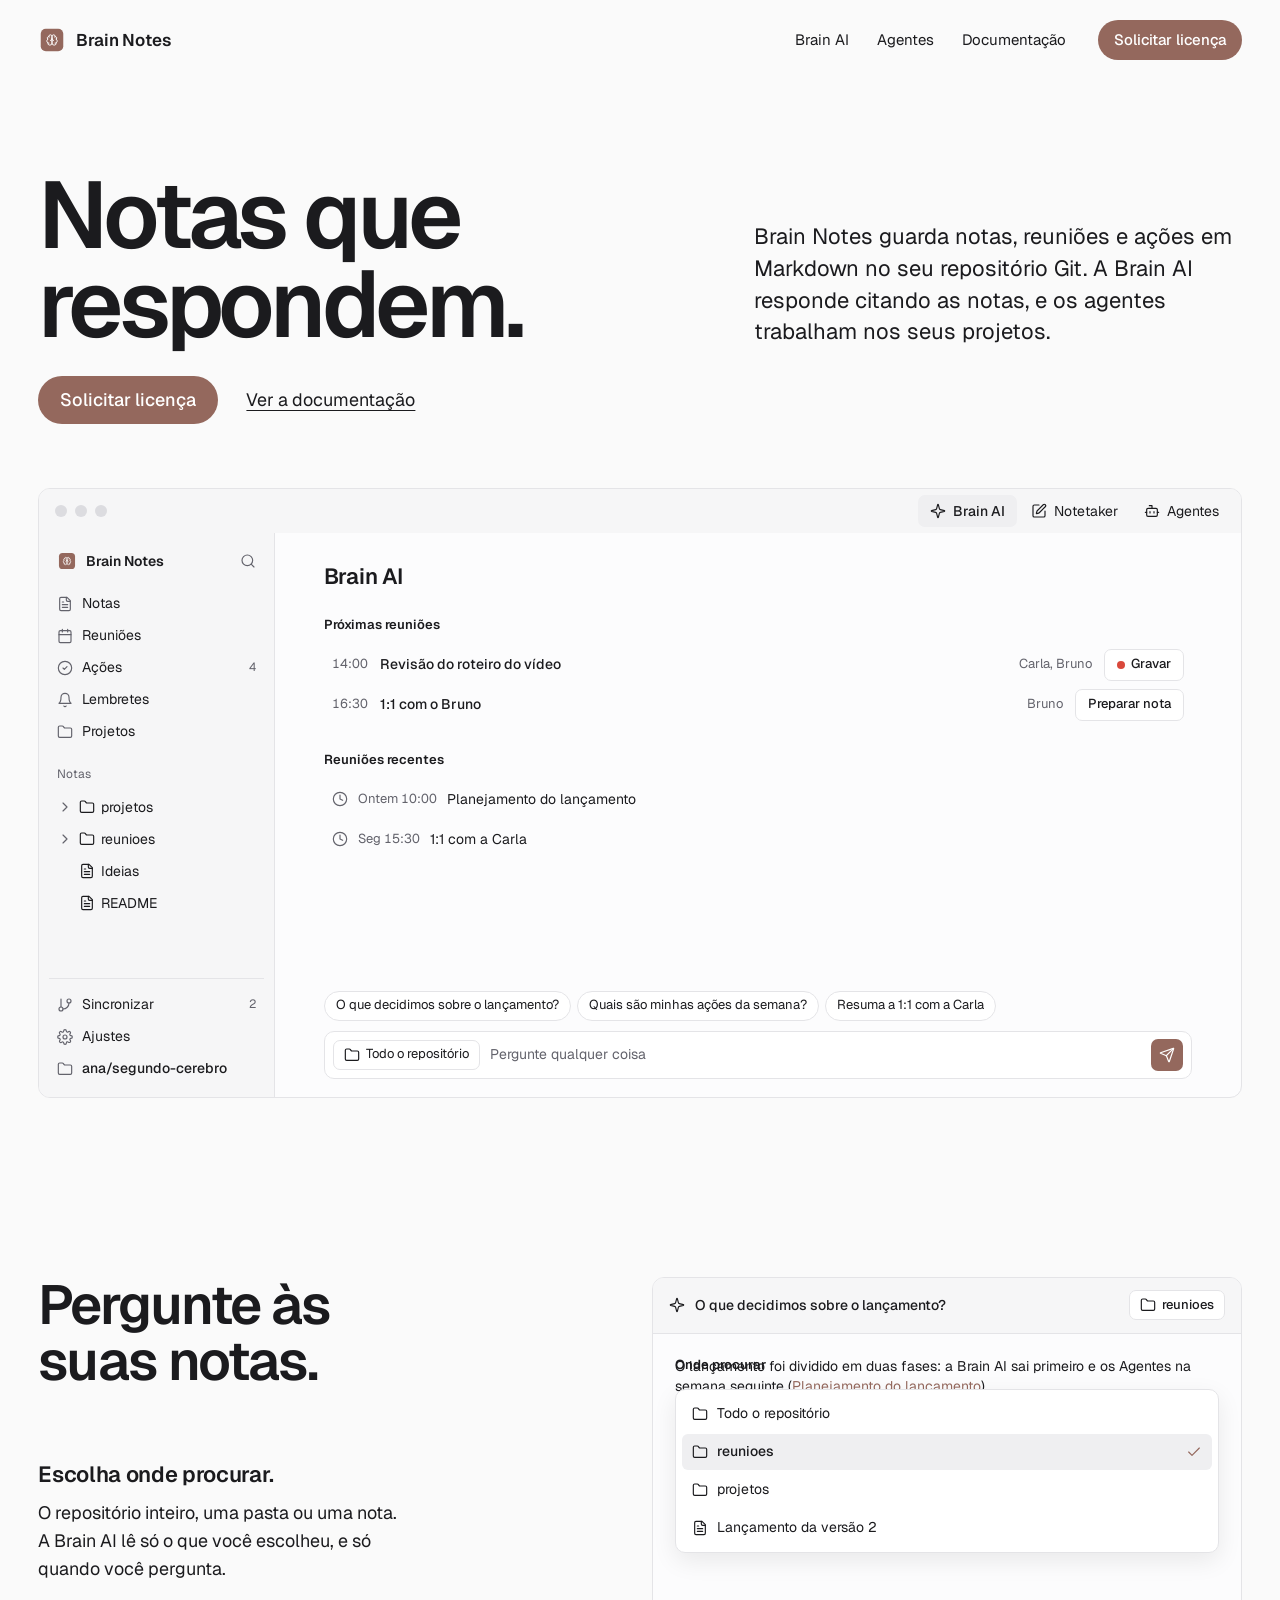
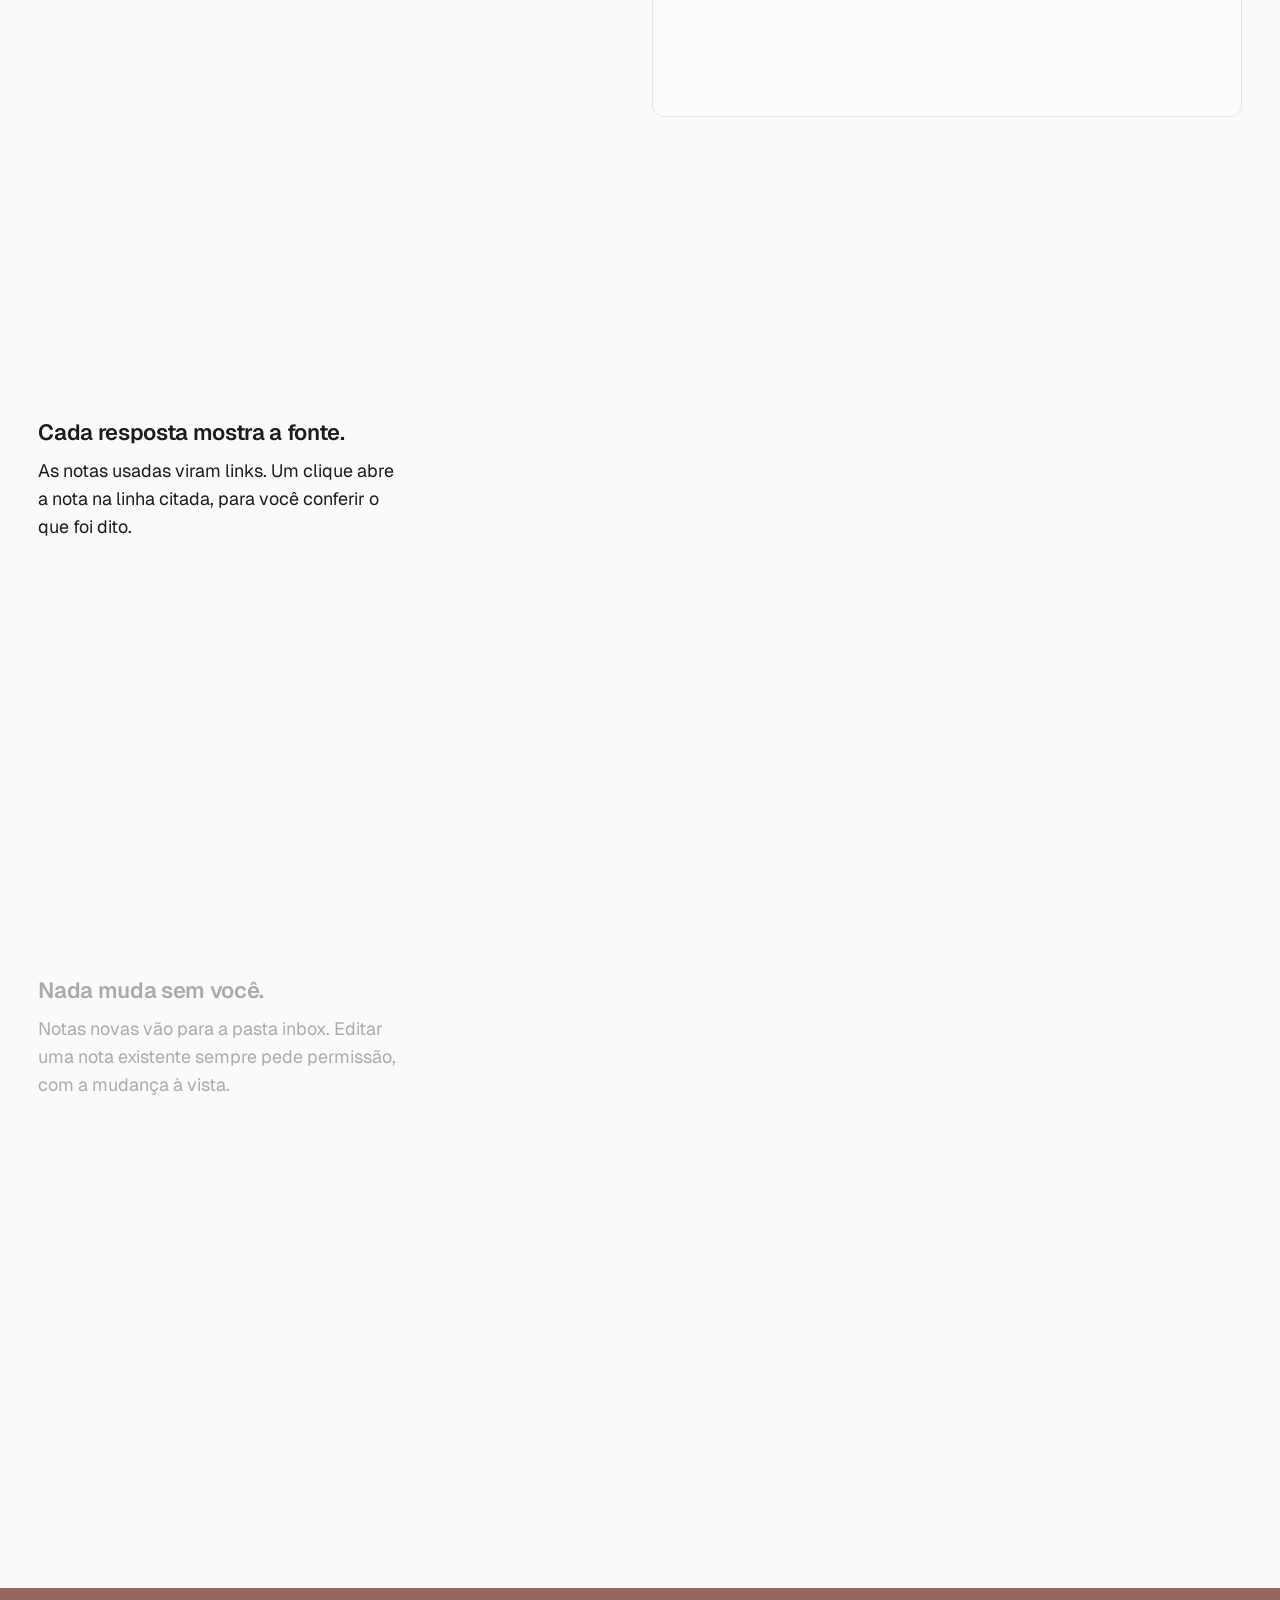
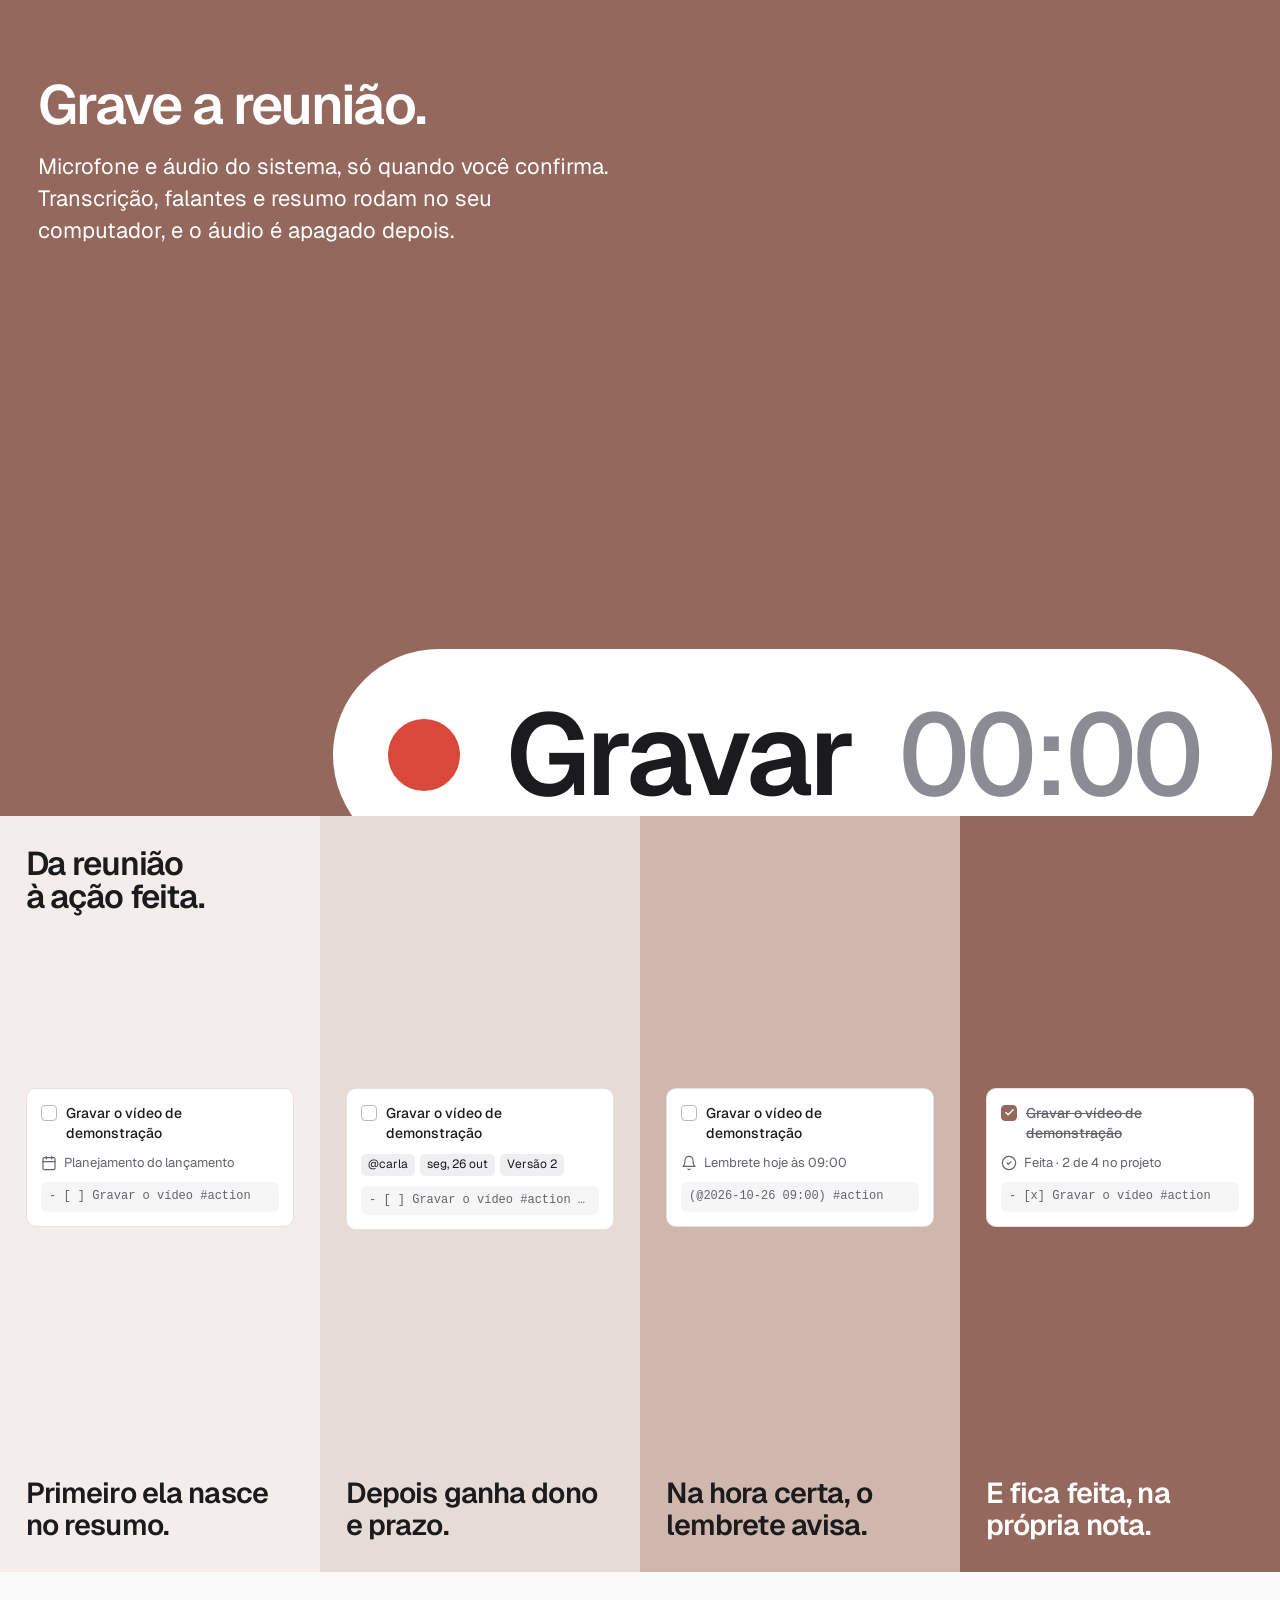
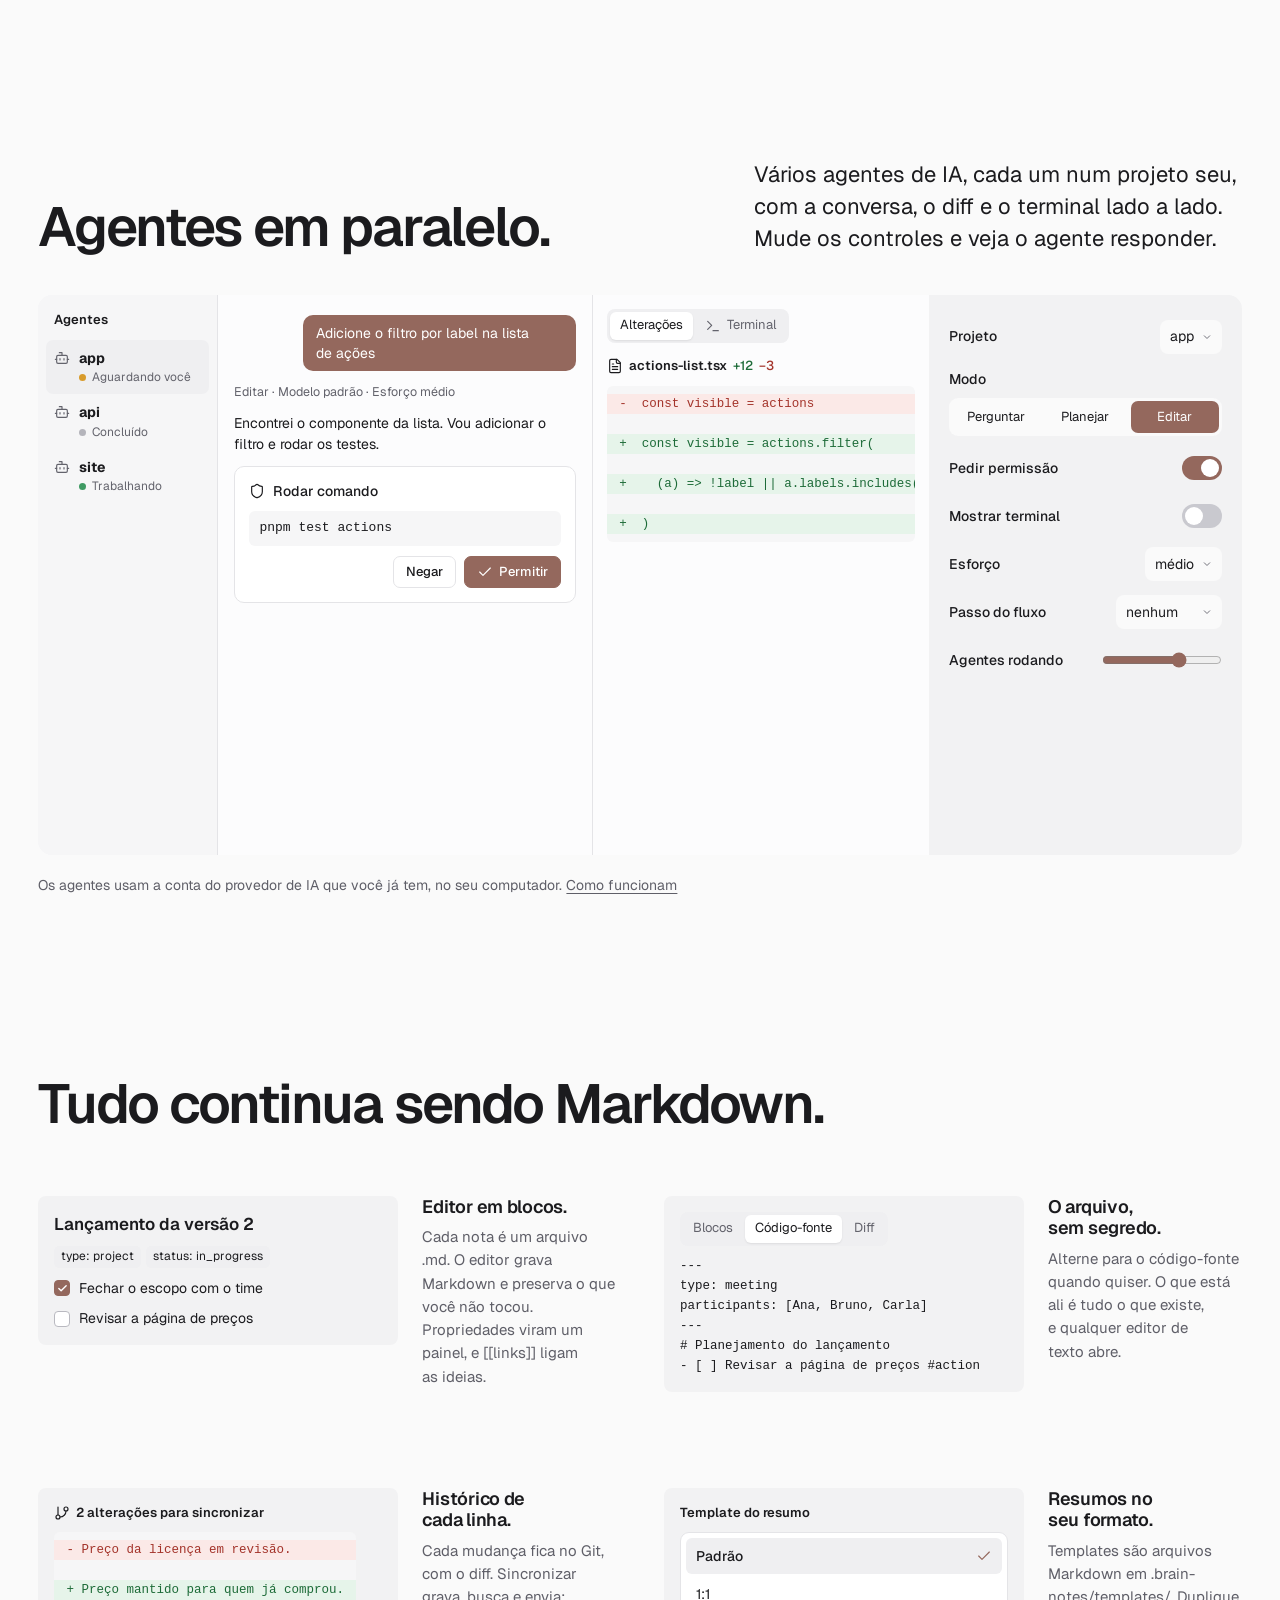
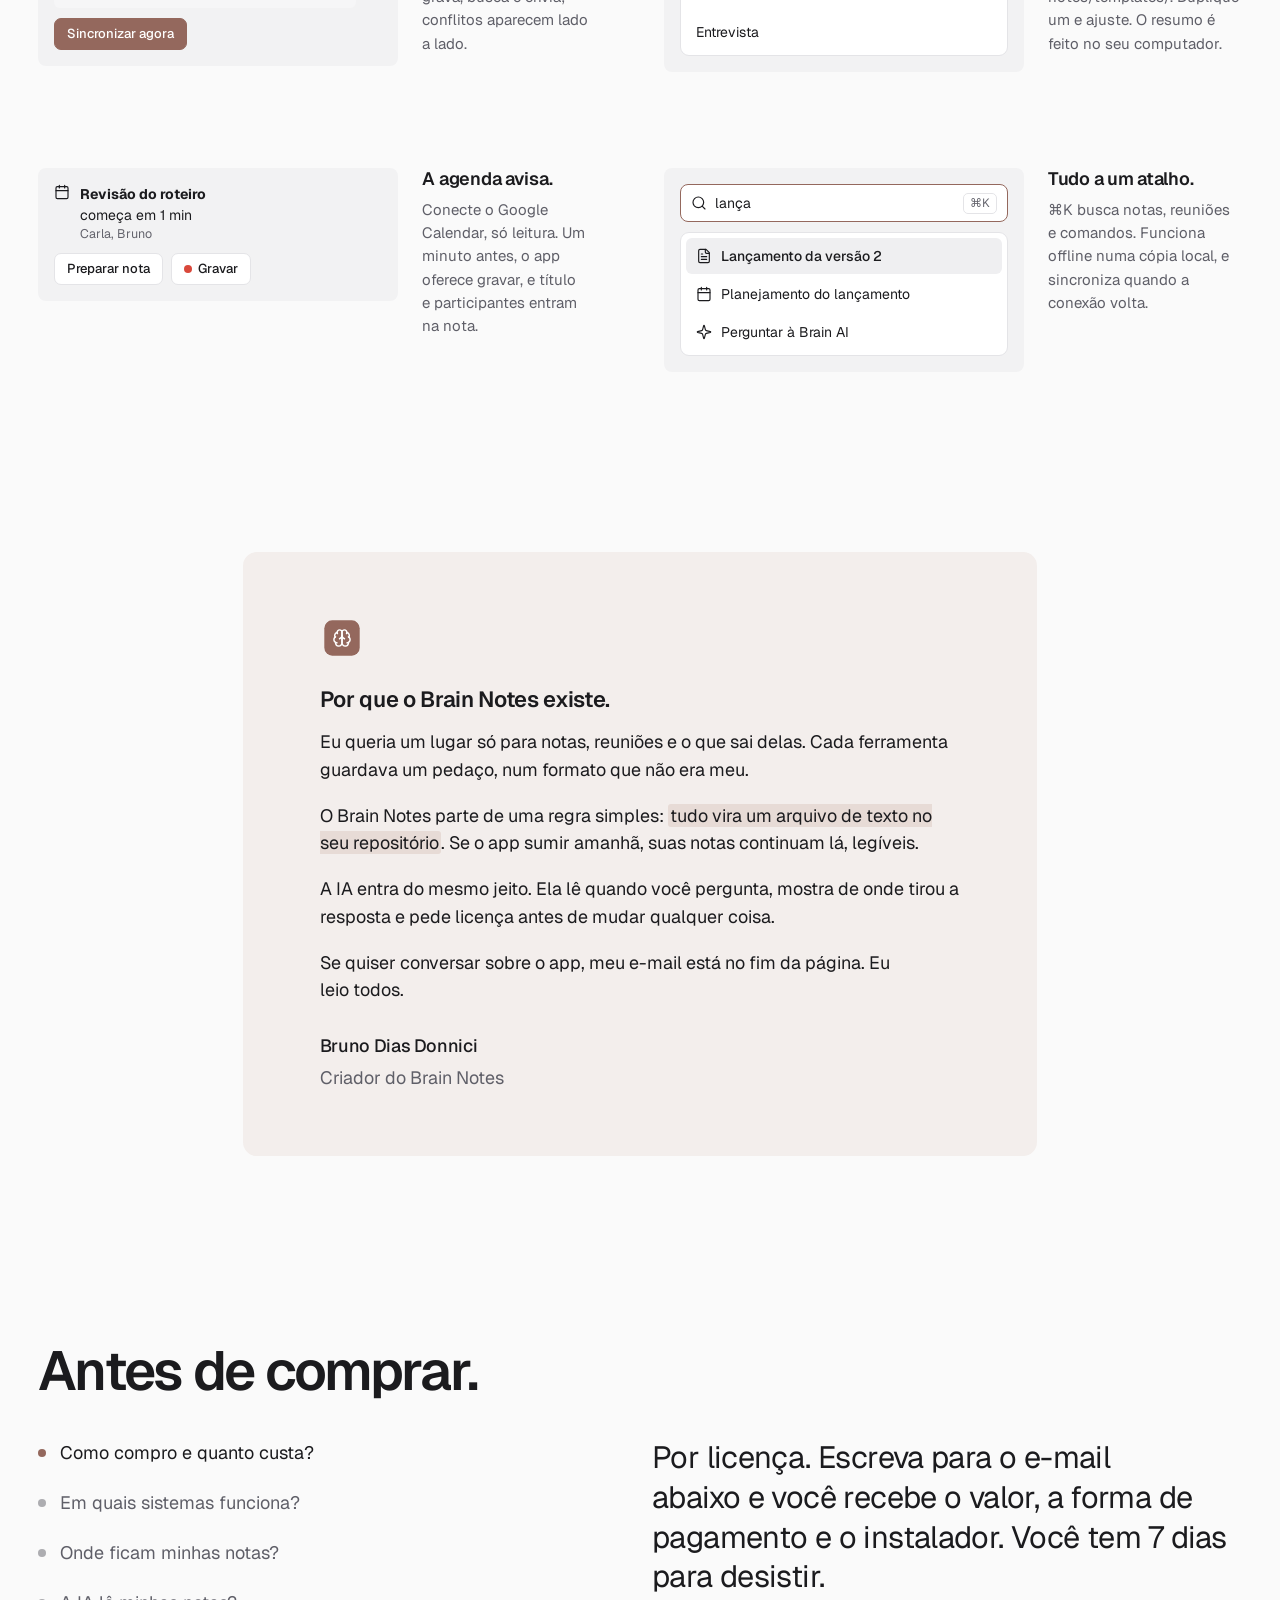
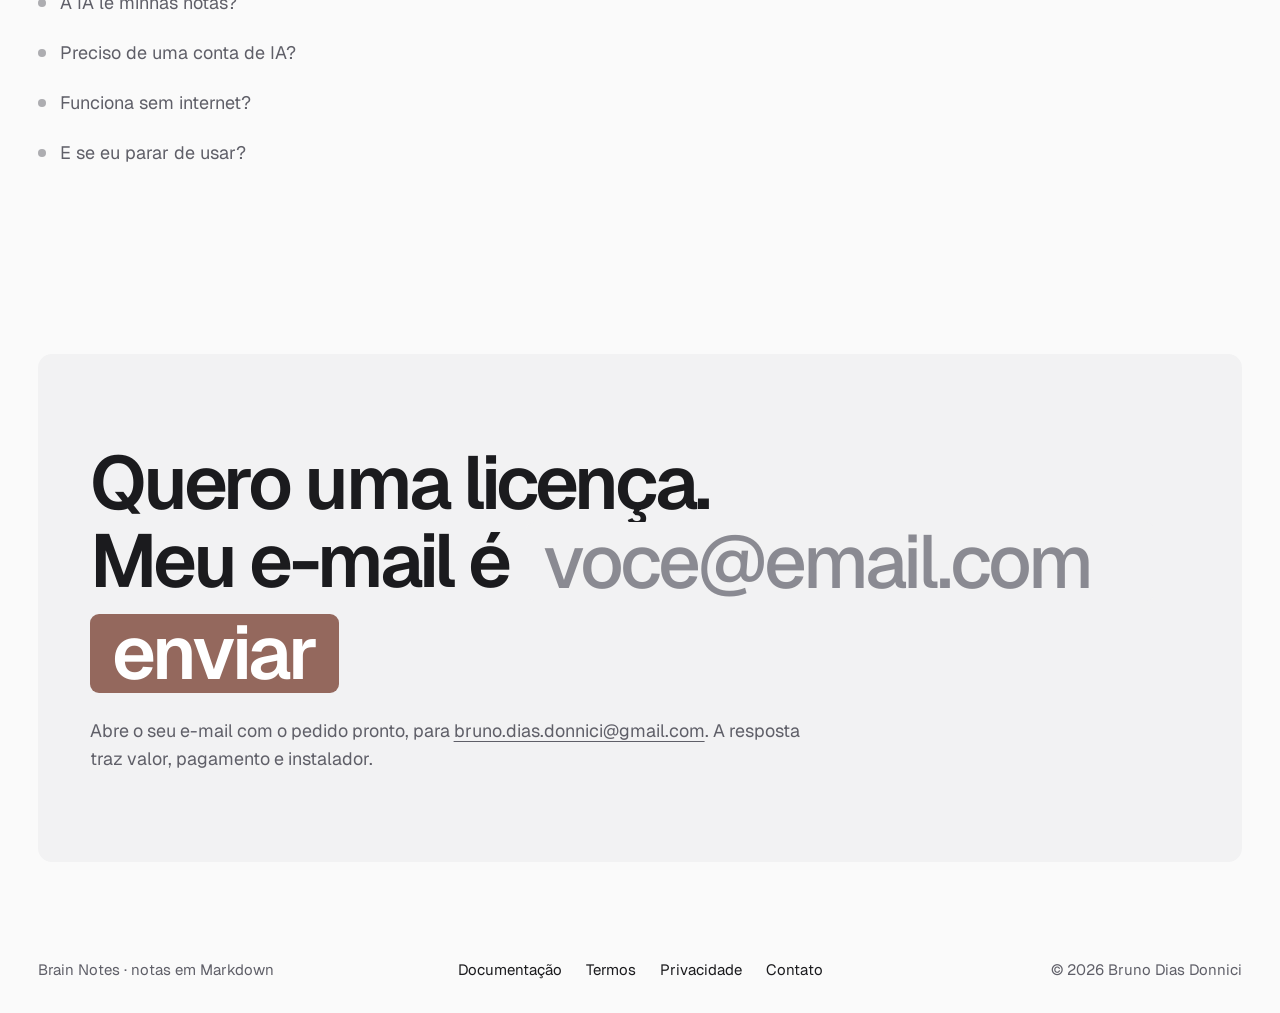
==== commit 5cd68320: "feat: redesign with working app mockups, Brain AI and Agents The home page now shows the product at " ====
--- a/index.html
+++ b/index.html
@@ -3,285 +3,506 @@
   <head>
     <meta charset="utf-8" />
     <meta name="viewport" content="width=device-width, initial-scale=1" />
-    <title>Brain Notes — notas, reuniões e ações em Markdown</title>
-    <meta
-      name="description"
-      content="Brain Notes junta notas, reuniões transcritas no seu computador e ações num só app, tudo salvo como Markdown no seu próprio repositório."
-    />
+    <title>Brain Notes</title>
+    <meta name="description" content="Notas, reuniões e ações em Markdown no seu repositório Git, com a Brain AI respondendo sobre tudo e agentes de IA trabalhando em paralelo." />
     <link rel="icon" href="assets/icon.svg" type="image/svg+xml" />
     <link rel="apple-touch-icon" href="assets/apple-touch-icon.png" />
-    <link rel="preconnect" href="https://api.fontshare.com" />
-    <link rel="preconnect" href="https://cdn.fontshare.com" crossorigin />
-    <link href="https://api.fontshare.com/v2/css?f[]=erode@400,500,600&display=swap" rel="stylesheet" />
+    <link rel="preconnect" href="https://fonts.googleapis.com" />
+    <link rel="preconnect" href="https://fonts.gstatic.com" crossorigin />
+    <link href="https://fonts.googleapis.com/css2?family=Geist:wght@400;500;600&display=swap" rel="stylesheet" />
     <link rel="stylesheet" href="assets/site.css" />
-    <script src="assets/site.js"></script>
+    <script src="assets/site.js" defer></script>
   </head>
-  <body>
-    <header class="hero frame">
-      <div class="bar">
-        <a class="wordmark" href="./"><img src="assets/icon.svg" alt="" width="26" height="26" />Brain Notes</a>
-        <nav aria-label="Principal">
-          <a href="docs.html">Documentação</a>
-          <a class="hide-sm" href="terms.html">Termos</a>
-          <a class="hide-sm" href="privacy.html">Privacidade</a>
-        </nav>
-      </div>
-
-      <h1>
-        <span>Brain</span>
-        <span class="slot shutter" role="img" aria-label="Uma nota de reunião em Markdown rolando dentro do nome">
-          <code class="reel" data-ui aria-hidden="true"><span class="reel-track"><span class="dim">---</span>
-<span class="k">title</span>: Planejamento Q4
-<span class="k">participants</span>: [Ana, Caio]
-<span class="dim">---</span>
-<span class="h">## Resumo</span>
-Lançar o app web até o dia 31.
-<span class="h">## Ações</span>
-- [ ] Revisar onboarding <span class="tag">#action</span> @ana
-- [x] Fechar escopo <span class="tag">#action</span>
-- [ ] Testar com 5 pessoas <span class="tag">#action</span>
-<span class="h">## Decisões</span>
-Preço único, sem assinatura.
-<span class="dim">---</span>
-<span class="k">title</span>: Planejamento Q4
-<span class="k">participants</span>: [Ana, Caio]
-<span class="dim">---</span>
-<span class="h">## Resumo</span>
-Lançar o app web até o dia 31.
-<span class="h">## Ações</span>
-- [ ] Revisar onboarding <span class="tag">#action</span> @ana
-- [x] Fechar escopo <span class="tag">#action</span>
-- [ ] Testar com 5 pessoas <span class="tag">#action</span>
-<span class="h">## Decisões</span>
-Preço único, sem assinatura.
-</span></code>
-        </span>
-        <span>Notes</span>
-      </h1>
-
-      <div class="hero-foot">
-        <p>Notas, reuniões e ações num só app. Tudo vira Markdown no seu próprio repositório.</p>
-        <a class="button" href="#licenca">Solicitar licença</a>
-      </div>
-
-      <div class="app" data-ui role="img" aria-label="Tela inicial do Brain Notes: conversa da Brain AI com citações e as próximas reuniões da agenda">
-        <div class="app-top">
-          <span class="dots"><i></i><i></i><i></i></span>
-          <div class="tabs"><span class="on">Brain AI</span><span>Notetaker</span><span>Agentes</span></div>
-        </div>
-        <div class="app-body">
-          <div class="app-side">
-            <span class="on">Início</span>
-            <span>Notas <em class="dim">214</em></span>
-            <span>Reuniões <em class="dim">38</em></span>
-            <span>Ações <em class="dim">12</em></span>
-            <span>Projetos <em class="dim">5</em></span>
-            <span>Versões <em class="dim">3</em></span>
-          </div>
-          <div class="app-chat">
-            <span class="ctx">Contexto: reunioes/</span>
-            <div class="msg me">O que ficou decidido sobre o app web?</div>
-            <div class="msg">
-              Lançar o app web até o dia 31, com preço único e sem assinatura. A Ana revisa o onboarding e o Caio testa com cinco pessoas
-              antes da data.
-              <div><span class="cite">planejamento-q4.md</span><span class="cite">app-web.md</span></div>
-            </div>
-            <div class="composer"><span>Pergunte sobre suas notas</span><span>/ skills</span></div>
-          </div>
-          <div class="app-cal">
-            <div class="title"><span>Próximas reuniões</span><span class="dim">Hoje</span></div>
-            <div class="event"><span class="t">14:00</span><span>Revisão de design</span><span class="t"></span><span class="dim">3 participantes</span><span class="rec">Gravar</span></div>
-            <div class="event"><span class="t">16:30</span><span>1:1 com a Ana</span><span class="t"></span><span class="dim">2 participantes</span></div>
-            <div class="event"><span class="t">Qui</span><span>Planejamento semanal</span><span class="t"></span><span class="dim">6 participantes</span></div>
-          </div>
-        </div>
-      </div>
+  <body class="home">
+    <svg width="0" height="0" class="sprite" aria-hidden="true">
+      <symbol id="i-sparkles" viewBox="0 0 24 24"><path d="M9.937 15.5A2 2 0 0 0 8.5 14.063l-6.135-1.582a.5.5 0 0 1 0-.962L8.5 9.936A2 2 0 0 0 9.937 8.5l1.582-6.135a.5.5 0 0 1 .963 0L14.063 8.5A2 2 0 0 0 15.5 9.937l6.135 1.581a.5.5 0 0 1 0 .964L15.5 14.063a2 2 0 0 0-1.437 1.437l-1.582 6.135a.5.5 0 0 1-.963 0z"/></symbol>
+      <symbol id="i-pen" viewBox="0 0 24 24"><path d="M12 3H5a2 2 0 0 0-2 2v14a2 2 0 0 0 2 2h14a2 2 0 0 0 2-2v-7"/><path d="M18.375 2.625a1 1 0 0 1 3 3l-9.013 9.014a2 2 0 0 1-.853.505l-2.873.84a.5.5 0 0 1-.62-.62l.84-2.873a2 2 0 0 1 .506-.852z"/></symbol>
+      <symbol id="i-bot" viewBox="0 0 24 24"><path d="M12 8V4H8"/><rect width="16" height="12" x="4" y="8" rx="2"/><path d="M2 14h2M20 14h2M15 13v2M9 13v2"/></symbol>
+      <symbol id="i-file" viewBox="0 0 24 24"><path d="M15 2H6a2 2 0 0 0-2 2v16a2 2 0 0 0 2 2h12a2 2 0 0 0 2-2V7Z"/><path d="M14 2v4a2 2 0 0 0 2 2h4M16 13H8M16 17H8M10 9H8"/></symbol>
+      <symbol id="i-calendar" viewBox="0 0 24 24"><rect width="18" height="18" x="3" y="4" rx="2"/><path d="M16 2v4M8 2v4M3 10h18"/></symbol>
+      <symbol id="i-check-circle" viewBox="0 0 24 24"><circle cx="12" cy="12" r="10"/><path d="m9 12 2 2 4-4"/></symbol>
+      <symbol id="i-bell" viewBox="0 0 24 24"><path d="M6 8a6 6 0 0 1 12 0c0 7 3 9 3 9H3s3-2 3-9"/><path d="M10.3 21a1.94 1.94 0 0 0 3.4 0"/></symbol>
+      <symbol id="i-folder" viewBox="0 0 24 24"><path d="M20 20a2 2 0 0 0 2-2V8a2 2 0 0 0-2-2h-7.9a2 2 0 0 1-1.69-.9L9.6 3.9A2 2 0 0 0 7.930 3H4a2 2 0 0 0-2 2v13a2 2 0 0 0 2 2Z"/></symbol>
+      <symbol id="i-search" viewBox="0 0 24 24"><circle cx="11" cy="11" r="8"/><path d="m21 21-4.3-4.3"/></symbol>
+      <symbol id="i-branch" viewBox="0 0 24 24"><path d="M6 3v12"/><circle cx="18" cy="6" r="3"/><circle cx="6" cy="18" r="3"/><path d="M18 9a9 9 0 0 1-9 9"/></symbol>
+      <symbol id="i-send" viewBox="0 0 24 24"><path d="M14.536 21.686a.5.5 0 0 0 .937-.024l6.5-19a.496.496 0 0 0-.635-.635l-19 6.5a.5.5 0 0 0-.024.937l7.93 3.18a2 2 0 0 1 1.112 1.11z"/><path d="m21.854 2.147-10.94 10.939"/></symbol>
+      <symbol id="i-wrench" viewBox="0 0 24 24"><path d="M14.7 6.3a1 1 0 0 0 0 1.4l1.6 1.6a1 1 0 0 0 1.4 0l3.77-3.77a6 6 0 0 1-7.94 7.940l-6.91 6.91a2.12 2.12 0 0 1-3-3l6.91-6.91a6 6 0 0 1 7.94-7.94l-3.76 3.76z"/></symbol>
+      <symbol id="i-shield" viewBox="0 0 24 24"><path d="M20 13c0 5-3.5 7.5-7.66 8.95a1 1 0 0 1-.67-.01C7.5 20.5 4 18 4 13V6a1 1 0 0 1 1-1c2 0 4.5-1.2 6.24-2.72a1.17 1.17 0 0 1 1.52 0C14.51 3.81 17 5 19 5a1 1 0 0 1 1 1z"/></symbol>
+      <symbol id="i-clock" viewBox="0 0 24 24"><circle cx="12" cy="12" r="10"/><path d="M12 6v6l4 2"/></symbol>
+      <symbol id="i-users" viewBox="0 0 24 24"><path d="M16 21v-2a4 4 0 0 0-4-4H6a4 4 0 0 0-4 4v2"/><circle cx="9" cy="7" r="4"/><path d="M22 21v-2a4 4 0 0 0-3-3.87M16 3.13a4 4 0 0 1 0 7.75"/></symbol>
+      <symbol id="i-chevron" viewBox="0 0 24 24"><path d="m9 18 6-6-6-6"/></symbol>
+      <symbol id="i-back" viewBox="0 0 24 24"><path d="m15 18-6-6 6-6"/></symbol>
+      <symbol id="i-check" viewBox="0 0 24 24"><path d="M20 6 9 17l-5-5"/></symbol>
+      <symbol id="i-terminal" viewBox="0 0 24 24"><path d="m4 17 6-6-6-6M12 19h8"/></symbol>
+      <symbol id="i-settings" viewBox="0 0 24 24"><circle cx="12" cy="12" r="3"/><path d="M19.4 15a1.65 1.65 0 0 0 .33 1.82l.06.06a2 2 0 1 1-2.83 2.83l-.06-.06a1.65 1.65 0 0 0-1.82-.33 1.65 1.65 0 0 0-1 1.51V21a2 2 0 0 1-4 0v-.09A1.65 1.65 0 0 0 9 19.4a1.65 1.65 0 0 0-1.82.33l-.06.06a2 2 0 1 1-2.83-2.83l.06-.06A1.65 1.65 0 0 0 4.68 15a1.65 1.65 0 0 0-1.51-1H3a2 2 0 0 1 0-4h.09A1.65 1.65 0 0 0 4.6 9a1.65 1.65 0 0 0-.33-1.82l-.06-.06a2 2 0 1 1 2.83-2.83l.06.06A1.65 1.65 0 0 0 9 4.68a1.65 1.65 0 0 0 1-1.51V3a2 2 0 0 1 4 0v.09a1.65 1.65 0 0 0 1 1.51 1.65 1.65 0 0 0 1.82-.33l.06-.06a2 2 0 1 1 2.83 2.83l-.06.06A1.65 1.65 0 0 0 19.4 9a1.65 1.65 0 0 0 1.51 1H21a2 2 0 0 1 0 4h-.09a1.65 1.65 0 0 0-1.51 1z"/></symbol>
+    </svg>
+
+    <header class="bar frame">
+      <a class="wordmark" href="./"><img src="assets/icon.svg" alt="" width="28" height="28" />Brain Notes</a>
+      <nav aria-label="Principal">
+        <a href="#brain">Brain AI</a>
+        <a href="#agentes">Agentes</a>
+        <a href="docs.html">Documentação</a>
+      </nav>
+      <a class="button button--small" href="#licenca">Solicitar licença</a>
     </header>
 
     <main>
-      <section class="showcase frame" aria-labelledby="showcase-title">
-        <h2 id="showcase-title" data-reveal>Escreva a ação como fala.</h2>
-        <div class="typed" data-ui data-reveal style="--i: 1">
-          <label for="action-input" class="sr-only">Descreva uma ação</label>
-          <input id="action-input" type="text" value="pagar boleto sexta 15h urgente @ana" autocomplete="off" spellcheck="false" />
-        </div>
-        <div class="grid">
-          <div class="answer" data-ui data-reveal style="--i: 2" aria-live="polite">
-            <code class="answer-line" id="action-line">- [ ] pagar boleto ⏫ 📅 2026-10-23 (@2026-10-23 15:00) #action @ana</code><!-- taste-skill-ignore: file format -->
-            <dl>
-              <dt>Prazo</dt>
-              <dd id="f-due">sex., 23 de out.</dd>
-              <dt>Lembrete</dt>
-              <dd id="f-reminder">sex., 23 de out., 15:00</dd>
-              <dt>Dono</dt>
-              <dd id="f-owner">@ana</dd>
-              <dt>Prioridade</dt>
-              <dd id="f-priority">alta</dd>
-            </dl>
-          </div>
-          <div class="actions" data-ui data-reveal style="--i: 3" role="img" aria-label="Lista de Ações com a nova ação no topo">
-            <div class="panel-title"><span>Ações</span><span class="dim">5 abertas</span></div>
-            <div class="act new" id="action-new"><span class="box"></span><span class="what">pagar boleto</span><span class="meta">@ana · 23 de out.</span></div>
-            <div class="act"><span class="box"></span><span class="what">Revisar onboarding</span><span class="meta">@ana · 25 de out.</span></div>
-            <div class="act"><span class="box"></span><span class="what">Testar com 5 pessoas</span><span class="meta">@caio · 29 de out.</span></div>
-            <div class="act"><span class="box"></span><span class="what">Atualizar Template de 1:1</span><span class="meta">30 de out.</span></div>
-            <div class="act done"><span class="box"></span><span class="what">Fechar escopo da v1</span><span class="meta">@bruno</span></div>
-          </div>
-        </div>
-        <div class="examples" data-reveal style="--i: 3">
-          <span>Experimente</span>
-          <button type="button" data-example="ligar para o Caio amanhã 9h">ligar para o Caio amanhã 9h</button>
-          <button type="button" data-example="enviar proposta 30/10 importante @bruno #vendas">enviar proposta 30/10 importante</button>
-          <button type="button" data-example="revisar contrato hoje">revisar contrato hoje</button>
-        </div>
-      </section>
-
-      <section class="stages frame" aria-labelledby="stages-title">
-        <h2 id="stages-title" data-reveal>Da chamada à nota.</h2>
-        <div class="pipeline" data-ui aria-hidden="true">
-          <div class="seg" style="--i: 0">Uma hora de reunião</div>
-          <div class="seg" style="--i: 1">Uns dez minutos</div>
-          <div class="seg" style="--i: 2">Um minuto</div>
-          <div class="seg" style="--i: 3">Na hora</div>
-        </div>
-        <ol class="clauses">
-          <li data-reveal style="--i: 0"><strong>Uma hora de reunião</strong><span>Primeiro, o app pergunta se deve gravar e capta o microfone e o áudio do sistema, com pausa.</span></li>
-          <li data-reveal style="--i: 1"><strong>Uns dez minutos</strong>Depois, transcreve e separa quem falou, sem internet.</li>
-          <li data-reveal style="--i: 2"><strong>Um minuto</strong>Então resume pelo seu Template.</li>
-          <li data-reveal style="--i: 3"><strong>Na hora</strong>Por fim, as ações viram tarefas e o áudio é apagado.</li>
-        </ol>
-      </section>
-
+      <!-- Hero: the headline, then the app itself, working. -->
+      <section class="hero frame" aria-labelledby="hero-title">
+        <div class="hero-copy">
+          <h1 id="hero-title" data-reveal>Notas que respondem.</h1>
+          <p class="lead" data-reveal style="--i: 1">
+            Brain Notes guarda notas, reuniões e ações em Markdown no seu repositório Git. A Brain AI responde citando as notas, e os
+            agentes trabalham nos seus projetos.
+          </p>
+          <div class="hero-actions" data-reveal style="--i: 2">
+            <a class="button" href="#licenca">Solicitar licença</a>
+            <a class="link" href="docs.html">Ver a documentação</a>
+          </div>
+        </div>
+
+        <div class="window" data-ui data-reveal style="--i: 3" id="app">
+          <div class="w-top">
+            <div class="w-lights" aria-hidden="true"><i></i><i></i><i></i></div>
+            <div class="w-modes" role="tablist" aria-label="Áreas do app">
+              <button role="tab" aria-selected="true" data-view="brain"><svg class="i"><use href="#i-sparkles" /></svg>Brain AI</button>
+              <button role="tab" aria-selected="false" data-view="meeting"><svg class="i"><use href="#i-pen" /></svg>Notetaker</button>
+              <button role="tab" aria-selected="false" data-view="agents"><svg class="i"><use href="#i-bot" /></svg>Agentes</button>
+            </div>
+          </div>
+          <div class="w-body">
+            <aside class="w-side">
+              <div class="w-brand"><img src="assets/icon.svg" alt="" width="20" height="20" />Brain Notes<svg class="i w-muted"><use href="#i-search" /></svg></div>
+              <ul class="w-nav">
+                <li><svg class="i"><use href="#i-file" /></svg>Notas</li>
+                <li data-for="meeting"><svg class="i"><use href="#i-calendar" /></svg>Reuniões</li>
+                <li><svg class="i"><use href="#i-check-circle" /></svg>Ações<span class="w-count">4</span></li>
+                <li><svg class="i"><use href="#i-bell" /></svg>Lembretes</li>
+                <li><svg class="i"><use href="#i-folder" /></svg>Projetos</li>
+              </ul>
+              <p class="w-caption">Notas</p>
+              <ul class="w-tree">
+                <li><svg class="i w-muted"><use href="#i-chevron" /></svg><svg class="i"><use href="#i-folder" /></svg>projetos</li>
+                <li><svg class="i w-muted"><use href="#i-chevron" /></svg><svg class="i"><use href="#i-folder" /></svg>reunioes</li>
+                <li class="w-leaf"><svg class="i"><use href="#i-file" /></svg>Ideias</li>
+                <li class="w-leaf"><svg class="i"><use href="#i-file" /></svg>README</li>
+              </ul>
+              <ul class="w-nav w-foot">
+                <li><svg class="i"><use href="#i-branch" /></svg>Sincronizar<span class="w-count">2</span></li>
+                <li><svg class="i"><use href="#i-settings" /></svg>Ajustes</li>
+                <li class="w-repo"><svg class="i"><use href="#i-folder" /></svg>ana/segundo-cerebro</li>
+              </ul>
+            </aside>
+
+            <!-- Brain AI home and conversation -->
+            <div class="w-main" data-pane="brain">
+              <div class="b-home">
+                <h2 class="w-h">Brain AI</h2>
+                <p class="w-sub">Próximas reuniões</p>
+                <ul class="b-events">
+                  <li><span class="w-time">14:00</span><span class="b-title">Revisão do roteiro do vídeo</span><span class="w-muted b-who">Carla, Bruno</span><span class="w-btn w-btn--rec"><i></i>Gravar</span></li>
+                  <li><span class="w-time">16:30</span><span class="b-title">1:1 com o Bruno</span><span class="w-muted b-who">Bruno</span><span class="w-btn">Preparar nota</span></li>
+                </ul>
+                <p class="w-sub">Reuniões recentes</p>
+                <ul class="b-recent">
+                  <li><svg class="i w-muted"><use href="#i-clock" /></svg><span class="w-time">Ontem 10:00</span>Planejamento do lançamento</li>
+                  <li><svg class="i w-muted"><use href="#i-clock" /></svg><span class="w-time">Seg 15:30</span>1:1 com a Carla</li>
+                </ul>
+              </div>
+              <div class="b-chat" hidden>
+                <div class="b-chat-head"><button class="w-icon" type="button" data-back aria-label="Voltar ao início"><svg class="i"><use href="#i-back" /></svg></button><span data-question></span></div>
+                <div class="b-msgs" aria-live="polite">
+                  <p class="b-user" data-question></p>
+                  <p class="b-tools"><svg class="i w-muted"><use href="#i-chevron" /></svg><svg class="i w-muted"><use href="#i-wrench" /></svg><span data-tools>2 chamadas de ferramenta</span></p>
+                  <div class="b-answer" data-answer></div>
+                </div>
+              </div>
+              <div class="b-composer">
+                <div class="b-suggest" role="group" aria-label="Perguntas de exemplo">
+                  <button type="button" data-ask="0">O que decidimos sobre o lançamento?</button>
+                  <button type="button" data-ask="1">Quais são minhas ações da semana?</button>
+                  <button type="button" data-ask="2">Resuma a 1:1 com a Carla</button>
+                </div>
+                <div class="b-input">
+                  <span class="w-chip"><svg class="i"><use href="#i-folder" /></svg>Todo o repositório</span>
+                  <span class="b-field">Pergunte qualquer coisa</span>
+                  <span class="w-send"><svg class="i"><use href="#i-send" /></svg></span>
+                </div>
+              </div>
+            </div>
+
+            <!-- Notetaker: the meeting note it wrote -->
+            <div class="w-main" data-pane="meeting" hidden>
+              <div class="m-head">
+                <h2 class="w-h">Planejamento do lançamento</h2>
+                <p class="m-meta"><span><svg class="i"><use href="#i-clock" /></svg>Ontem, 10:00 · 45 min</span><span><svg class="i"><use href="#i-users" /></svg>Ana, Bruno, Carla</span><span class="w-label">produto</span></p>
+                <div class="w-seg"><span aria-selected="true">Notas e resumo</span><span>Transcrição</span></div>
+              </div>
+              <div class="m-doc">
+                <h3>Resumo</h3>
+                <p>O time decidiu lançar a versão 2 em duas fases. A Brain AI entra primeiro; os Agentes saem na semana seguinte, depois dos testes com a lista de espera.</p>
+                <h3>Decisões</h3>
+                <ul><li>Lançamento em duas fases, Brain AI primeiro.</li><li>Preço mantido para quem já comprou.</li></ul>
+                <h3>Próximos passos</h3>
+                <ul class="m-tasks">
+                  <li><span class="w-box"></span>Revisar o texto da página de preços <span class="w-tag">sex</span><span class="w-tag">@bruno</span></li>
+                  <li><span class="w-box"></span>Gravar o vídeo de demonstração <span class="w-tag">seg</span><span class="w-tag">@carla</span></li>
+                </ul>
+              </div>
+            </div>
+
+            <!-- Agents: three running, one waiting for you -->
+            <div class="w-main w-main--split" data-pane="agents" hidden>
+              <div class="a-list">
+                <p class="w-sub">Agentes</p>
+                <ul>
+                  <li class="is-on"><svg class="i"><use href="#i-bot" /></svg><span><b>site</b><small><i class="dot dot--wait"></i>Aguardando você</small></span></li>
+                  <li><svg class="i"><use href="#i-bot" /></svg><span><b>api</b><small><i class="dot dot--work"></i>Trabalhando</small></span></li>
+                  <li><svg class="i"><use href="#i-bot" /></svg><span><b>app</b><small><i class="dot"></i>Concluído</small></span></li>
+                </ul>
+              </div>
+              <div class="a-conv">
+                <p class="b-user">Atualize a página de preços com o novo plano</p>
+                <p class="a-meta">Editar · Modelo padrão · Esforço médio</p>
+                <p>Encontrei a página e preparei a mudança. Preciso rodar o build para conferir.</p>
+                <div class="a-perm">
+                  <p><svg class="i"><use href="#i-shield" /></svg>Rodar comando</p>
+                  <code>npm run build</code>
+                  <div class="a-perm-actions"><span class="w-btn">Negar</span><span class="w-btn w-btn--primary"><svg class="i"><use href="#i-check" /></svg>Permitir</span></div>
+                </div>
+              </div>
+            </div>
+          </div>
+        </div>
+      </section>
+
+      <!-- Brain AI: one fragment held while three statements change it. -->
+      <section class="story frame" id="brain" aria-labelledby="brain-title">
+        <div class="story-text">
+          <h2 id="brain-title" data-reveal>Pergunte às suas notas.</h2>
+          <div class="story-step is-on" data-step="0">
+            <h3>Escolha onde procurar.</h3>
+            <p>O repositório inteiro, uma pasta ou uma nota. A Brain AI lê só o que você escolheu, e só quando você pergunta.</p>
+          </div>
+          <div class="story-step" data-step="1">
+            <h3>Cada resposta mostra a fonte.</h3>
+            <p>As notas usadas viram links. Um clique abre a nota na linha citada, para você conferir o que foi dito.</p>
+          </div>
+          <div class="story-step" data-step="2">
+            <h3>Nada muda sem você.</h3>
+            <p>Notas novas vão para a pasta inbox. Editar uma nota existente sempre pede permissão, com a mudança à vista.</p>
+          </div>
+        </div>
+        <div class="story-stage">
+          <div class="panel" data-ui data-state="0" id="story-panel">
+            <div class="p-head"><svg class="i"><use href="#i-sparkles" /></svg><span class="p-q">O que decidimos sobre o lançamento?</span><span class="w-chip"><svg class="i"><use href="#i-folder" /></svg>reunioes</span></div>
+            <div class="p-body">
+              <div class="p-menu" data-show="0">
+                <p class="w-sub">Onde procurar</p>
+                <ul>
+                  <li><svg class="i"><use href="#i-folder" /></svg>Todo o repositório</li>
+                  <li class="is-on"><svg class="i"><use href="#i-folder" /></svg>reunioes<svg class="i w-tick"><use href="#i-check" /></svg></li>
+                  <li><svg class="i"><use href="#i-folder" /></svg>projetos</li>
+                  <li><svg class="i"><use href="#i-file" /></svg>Lançamento da versão 2</li>
+                </ul>
+              </div>
+              <div class="p-answer" data-show="1">
+                <p>O lançamento foi dividido em duas fases: a Brain AI sai primeiro e os Agentes na semana seguinte (<span class="w-cite">Planejamento do lançamento</span>).</p>
+                <div class="p-source">
+                  <p class="w-sub"><svg class="i"><use href="#i-file" /></svg>reunioes/Planejamento do lançamento.md</p>
+                  <p><span class="ln">12</span>## Resumo</p>
+                  <p class="is-hit"><span class="ln">13</span>O time decidiu lançar a versão 2 em duas fases.</p>
+                  <p><span class="ln">14</span>A Brain AI entra primeiro; os Agentes saem na…</p>
+                </div>
+              </div>
+              <div class="p-edit" data-show="2">
+                <p>Vou marcar a primeira fase como concluída no projeto.</p>
+                <div class="a-perm">
+                  <p><svg class="i"><use href="#i-shield" /></svg>Editar projetos/Lançamento da versão 2.md</p>
+                  <pre class="w-diff"><code><span class="del">- [ ] Fechar o escopo com o time #action @ana</span>
+<span class="add">+ [x] Fechar o escopo com o time #action @ana</span></code></pre>
+                  <div class="a-perm-actions"><span class="w-btn">Negar</span><span class="w-btn w-btn--primary"><svg class="i"><use href="#i-check" /></svg>Permitir</span></div>
+                </div>
+              </div>
+            </div>
+          </div>
+        </div>
+      </section>
+
+      <!-- The Notetaker: the record control, blown up. -->
+      <section class="record" id="notetaker" aria-labelledby="record-title">
+        <div class="record-copy frame">
+          <h2 id="record-title" data-reveal><span data-rec-word>Grave</span> a reunião.</h2>
+          <p data-reveal style="--i: 1">
+            Microfone e áudio do sistema, só quando você confirma. Transcrição, falantes e resumo rodam no seu computador, e o áudio é
+            apagado depois.
+          </p>
+        </div>
+        <div class="rec" data-ui>
+          <button class="rec-pill" type="button" aria-pressed="false" id="rec-toggle">
+            <span class="rec-dot" aria-hidden="true"></span>
+            <span class="rec-label" data-rec-label>Gravar</span>
+            <span class="rec-time" data-rec-time>00:00</span>
+          </button>
+        </div>
+      </section>
+
+      <!-- An action, from the meeting to done, in four fields. -->
+      <section class="journey" aria-labelledby="journey-title">
+        <div class="field field--1">
+          <h2 id="journey-title">Da reunião à ação feita.</h2>
+          <div class="card" data-ui>
+            <p class="card-title"><span class="w-box"></span>Gravar o vídeo de demonstração</p>
+            <p class="card-note"><svg class="i"><use href="#i-calendar" /></svg>Planejamento do lançamento</p>
+            <code class="card-md">- [ ] Gravar o vídeo #action</code>
+          </div>
+          <p class="clause">Primeiro ela nasce no resumo.</p>
+        </div>
+        <div class="field field--2">
+          <div class="card" data-ui>
+            <p class="card-title"><span class="w-box"></span>Gravar o vídeo de demonstração</p>
+            <p class="card-chips"><span class="w-tag">@carla</span><span class="w-tag">seg, 26 out</span><span class="w-tag">Versão 2</span></p>
+            <code class="card-md">- [ ] Gravar o vídeo #action @carla</code>
+          </div>
+          <p class="clause">Depois ganha dono e prazo.</p>
+        </div>
+        <div class="field field--3">
+          <div class="card" data-ui>
+            <p class="card-title"><span class="w-box"></span>Gravar o vídeo de demonstração</p>
+            <p class="card-note"><svg class="i"><use href="#i-bell" /></svg>Lembrete hoje às 09:00</p>
+            <code class="card-md">(@2026-10-26 09:00) #action</code>
+          </div>
+          <p class="clause">Na hora certa, o lembrete avisa.</p>
+        </div>
+        <div class="field field--4">
+          <div class="card" data-ui>
+            <p class="card-title is-done"><span class="w-box is-on"><svg class="i"><use href="#i-check" /></svg></span>Gravar o vídeo de demonstração</p>
+            <p class="card-note"><svg class="i"><use href="#i-check-circle" /></svg>Feita · 2 de 4 no projeto</p>
+            <code class="card-md">- [x] Gravar o vídeo #action</code>
+          </div>
+          <p class="clause">E fica feita, na própria nota.</p>
+        </div>
+      </section>
+
+      <!-- Agents: the product on the left, its controls on the right. -->
+      <section class="demo frame" id="agentes" aria-labelledby="agents-title">
+        <div class="demo-head">
+          <h2 id="agents-title" data-reveal>Agentes em paralelo.</h2>
+          <p data-reveal style="--i: 1">
+            Vários agentes de IA, cada um num projeto seu, com a conversa, o diff e o terminal lado a lado. Mude os controles e veja o
+            agente responder.
+          </p>
+        </div>
+        <div class="demo-panel" data-reveal style="--i: 2">
+          <div class="demo-stage" data-ui id="agent-stage">
+            <div class="as-list">
+              <p class="w-sub">Agentes</p>
+              <ul data-agent-list></ul>
+            </div>
+            <div class="as-conv">
+              <p class="as-flow" data-flow hidden></p>
+              <p class="b-user" data-agent-ask>Adicione o filtro por label na lista de ações</p>
+              <p class="a-meta" data-agent-meta>Editar · Modelo padrão · Esforço médio</p>
+              <p data-agent-say>Encontrei o componente da lista. Vou adicionar o filtro e rodar os testes.</p>
+              <div class="a-perm" data-perm>
+                <p><svg class="i"><use href="#i-shield" /></svg>Rodar comando</p>
+                <code data-cmd>pnpm test actions</code>
+                <div class="a-perm-actions"><span class="w-btn">Negar</span><span class="w-btn w-btn--primary"><svg class="i"><use href="#i-check" /></svg>Permitir</span></div>
+              </div>
+              <p class="a-auto" data-auto hidden><svg class="i"><use href="#i-check" /></svg><span>pnpm test actions · 24 testes passaram</span></p>
+            </div>
+            <div class="as-side">
+              <div class="w-seg"><span aria-selected="true" data-side-tab="diff">Alterações</span><span aria-selected="false" data-side-tab="term"><svg class="i"><use href="#i-terminal" /></svg>Terminal</span></div>
+              <div class="as-diff" data-side="diff">
+                <p class="w-sub"><svg class="i"><use href="#i-file" /></svg>actions-list.tsx <b class="add">+12</b> <b class="del">−3</b></p>
+                <pre class="w-diff"><code><span class="del">-  const visible = actions</span>
+<span class="add">+  const visible = actions.filter(</span>
+<span class="add">+    (a) =&gt; !label || a.labels.includes(label),</span>
+<span class="add">+  )</span></code></pre>
+              </div>
+              <div class="as-term" data-side="term" hidden>
+                <pre><code>$ pnpm test actions
+ ✓ filtra por label (4 ms)<!-- taste-skill-ignore: terminal output -->
+ ✓ mantém a ordem por prazo (2 ms)<!-- taste-skill-ignore: terminal output -->
+ Tests  24 passed</code></pre>
+              </div>
+            </div>
+          </div>
+          <form class="demo-controls" id="agent-controls" aria-label="Controles do agente">
+            <label class="ctl"><span>Projeto</span>
+              <select name="scope"><option value="app">app</option><option value="api">api</option><option value="site">site</option></select>
+            </label>
+            <div class="ctl ctl--stack"><span>Modo</span>
+              <div class="seg" role="radiogroup" aria-label="Modo">
+                <label><input type="radio" name="mode" value="Perguntar" /><span>Perguntar</span></label>
+                <label><input type="radio" name="mode" value="Planejar" /><span>Planejar</span></label>
+                <label><input type="radio" name="mode" value="Editar" checked /><span>Editar</span></label>
+              </div>
+            </div>
+            <label class="ctl"><span>Pedir permissão</span><input type="checkbox" name="perm" class="switch" checked /></label>
+            <label class="ctl"><span>Mostrar terminal</span><input type="checkbox" name="term" class="switch" /></label>
+            <label class="ctl ctl--more"><span>Esforço</span>
+              <select name="effort"><option>baixo</option><option selected>médio</option><option>alto</option></select>
+            </label>
+            <label class="ctl ctl--more"><span>Passo do fluxo</span>
+              <select name="flow"><option value="">nenhum</option><option>Specify</option><option>Plan</option><option>Implement</option></select>
+            </label>
+            <label class="ctl ctl--more"><span>Agentes rodando</span>
+              <input type="range" name="count" min="1" max="4" value="3" />
+            </label>
+            <button type="button" class="link demo-more" aria-expanded="false" id="demo-more">Mais controles</button>
+          </form>
+        </div>
+        <p class="demo-foot">Os agentes usam a conta do provedor de IA que você já tem, no seu computador. <a class="link" href="docs.html#agentes">Como funcionam</a></p>
+      </section>
+
+      <!-- Everything else stays a text file: small proofs beside the words. -->
       <section class="features frame" aria-labelledby="features-title">
-        <h2 id="features-title" data-reveal>Tudo o que cabe num arquivo de texto.</h2>
-        <div class="grid">
-          <div class="history" data-ui data-reveal role="img" aria-label="Painel de versões com três alterações prontas para sincronizar">
-            <div class="panel-title"><span>Alterações</span><span class="dim">3</span></div>
-            <div class="row sel"><span>reunioes/planejamento-q4.md</span><span><span class="add">+18</span> <span class="del">−2</span></span></div>
-            <div class="row"><span>projetos/app-web.md</span><span><span class="add">+4</span></span></div>
-            <div class="row"><span>inbox/ideias.md</span><span><span class="add">+1</span> <span class="del">−1</span></span></div>
-            <pre class="diff"><code><span class="dim">planejamento-q4.md</span>
-<span class="add">+ - [ ] Revisar onboarding #action @ana</span>
-<span class="add">+ - [ ] Testar com 5 pessoas #action</span>
-<span class="del">− Lançar em novembro.</span>
-<span class="add">+ Lançar o app web até o dia 31.</span></code></pre>
-            <span class="sync">Sincronizar</span>
-          </div>
-                    <ul class="ftable">
-            <li data-reveal style="--i: 0"><span class="kind">Notas</span><span>Editor em blocos</span><span class="val">.md</span></li>
-            <li data-reveal style="--i: 1"><span class="kind">Notas</span><span>Propriedades, links e tags</span><span class="val">no cabeçalho</span></li>
-            <li data-reveal style="--i: 2"><span class="kind">Notas</span><span>Busca rápida</span><span class="val">⌘K</span></li>
-            <li class="group" data-reveal style="--i: 3"><span class="kind">Histórico</span><span>Diff de cada alteração</span><span class="val">por nota</span></li>
-            <li data-reveal style="--i: 4"><span class="kind">Histórico</span><span>Conflitos lado a lado</span><span class="val">sem Git</span></li>
-            <li class="group" data-reveal style="--i: 5"><span class="kind">Reuniões</span><span>Transcrição e falantes</span><span class="val">locais</span></li>
-            <li data-reveal style="--i: 6"><span class="kind">Reuniões</span><span>Agenda do Google</span><span class="val">só leitura</span></li>
-            <li data-reveal style="--i: 7"><span class="kind">Reuniões</span><span>Templates de resumo</span><span class="val">seus</span></li>
-            <li class="group" data-reveal style="--i: 8"><span class="kind">Ações</span><span>Lista única com dono e prazo</span><span class="val">#action</span></li>
-            <li data-reveal style="--i: 9"><span class="kind">Ações</span><span>Lembretes</span><span class="val">no aparelho</span></li>
-            <li class="group" data-reveal style="--i: 10"><span class="kind">IA</span><span>Brain AI com citações</span><span class="val">sob pedido</span></li>
-            <li data-reveal style="--i: 11"><span class="kind">IA</span><span>Agentes em paralelo</span><span class="val">desktop</span></li>
+        <h2 id="features-title" data-reveal>Tudo continua sendo Markdown.</h2>
+        <div class="modules">
+          <div class="module" data-reveal>
+            <div class="proof" data-ui>
+              <p class="pf-h">Lançamento da versão 2</p>
+              <p class="pf-props"><span class="w-tag">type: project</span><span class="w-tag">status: in_progress</span></p>
+              <p class="pf-task"><span class="w-box is-on"><svg class="i"><use href="#i-check" /></svg></span>Fechar o escopo com o time</p>
+              <p class="pf-task"><span class="w-box"></span>Revisar a página de preços</p>
+            </div>
+            <div class="module-text">
+              <h3>Editor em blocos.</h3>
+              <p>Cada nota é um arquivo .md. O editor grava Markdown e preserva o que você não tocou. Propriedades viram um painel, e [[links]] ligam as ideias.</p>
+            </div>
+          </div>
+          <div class="module" data-reveal>
+            <div class="proof" data-ui>
+              <div class="w-seg"><span>Blocos</span><span aria-selected="true">Código-fonte</span><span>Diff</span></div>
+              <pre class="pf-code"><code>---
+type: meeting
+participants: [Ana, Bruno, Carla]
+---
+# Planejamento do lançamento
+- [ ] Revisar a página de preços #action</code></pre>
+            </div>
+            <div class="module-text">
+              <h3>O arquivo, sem segredo.</h3>
+              <p>Alterne para o código-fonte quando quiser. O que está ali é tudo o que existe, e qualquer editor de texto abre.</p>
+            </div>
+          </div>
+          <div class="module" data-reveal>
+            <div class="proof" data-ui>
+              <p class="w-sub"><svg class="i"><use href="#i-branch" /></svg>2 alterações para sincronizar</p>
+              <pre class="w-diff"><code><span class="del">- Preço da licença em revisão.</span>
+<span class="add">+ Preço mantido para quem já comprou.</span></code></pre>
+              <span class="w-btn w-btn--primary">Sincronizar agora</span>
+            </div>
+            <div class="module-text">
+              <h3>Histórico de cada linha.</h3>
+              <p>Cada mudança fica no Git, com o diff. Sincronizar grava, busca e envia; conflitos aparecem lado a lado.</p>
+            </div>
+          </div>
+          <div class="module" data-reveal>
+            <div class="proof" data-ui>
+              <p class="w-sub">Template do resumo</p>
+              <ul class="pf-menu">
+                <li class="is-on">Padrão<svg class="i w-tick"><use href="#i-check" /></svg></li>
+                <li>1:1</li>
+                <li>Entrevista</li>
+              </ul>
+            </div>
+            <div class="module-text">
+              <h3>Resumos no seu formato.</h3>
+              <p>Templates são arquivos Markdown em .brain-notes/templates/. Duplique um e ajuste. O resumo é feito no seu computador.</p>
+            </div>
+          </div>
+          <div class="module" data-reveal>
+            <div class="proof" data-ui>
+              <p class="pf-toast"><svg class="i"><use href="#i-calendar" /></svg><span><b>Revisão do roteiro</b> começa em 1 min<small>Carla, Bruno</small></span></p>
+              <div class="a-perm-actions"><span class="w-btn">Preparar nota</span><span class="w-btn w-btn--rec"><i></i>Gravar</span></div>
+            </div>
+            <div class="module-text">
+              <h3>A agenda avisa.</h3>
+              <p>Conecte o Google Calendar, só leitura. Um minuto antes, o app oferece gravar, e título e participantes entram na nota.</p>
+            </div>
+          </div>
+          <div class="module" data-reveal>
+            <div class="proof" data-ui>
+              <p class="pf-search"><svg class="i"><use href="#i-search" /></svg>lança<span class="w-kbd">⌘K</span></p>
+              <ul class="pf-menu">
+                <li class="is-on"><svg class="i"><use href="#i-file" /></svg>Lançamento da versão 2</li>
+                <li><svg class="i"><use href="#i-calendar" /></svg>Planejamento do lançamento</li>
+                <li><svg class="i"><use href="#i-sparkles" /></svg>Perguntar à Brain AI</li>
+              </ul>
+            </div>
+            <div class="module-text">
+              <h3>Tudo a um atalho.</h3>
+              <p>⌘K busca notas, reuniões e comandos. Funciona offline numa cópia local, e sincroniza quando a conexão volta.</p>
+            </div>
+          </div>
+        </div>
+      </section>
+
+      <!-- A letter from the person who makes it. -->
+      <section class="letter frame" aria-labelledby="letter-title">
+        <div class="letter-col">
+          <img class="letter-face" src="assets/icon.svg" alt="" width="44" height="44" />
+          <h2 id="letter-title" class="letter-title">Por que o Brain Notes existe.</h2>
+          <p>Eu queria um lugar só para notas, reuniões e o que sai delas. Cada ferramenta guardava um pedaço, num formato que não era meu.</p>
+          <p>O Brain Notes parte de uma regra simples: <mark>tudo vira um arquivo de texto no seu repositório</mark>. Se o app sumir amanhã, suas notas continuam lá, legíveis.</p>
+          <p>A IA entra do mesmo jeito. Ela lê quando você pergunta, mostra de onde tirou a resposta e pede licença antes de mudar qualquer coisa.</p>
+          <p>Se quiser conversar sobre o app, meu e-mail está no fim da página. Eu leio todos.</p>
+          <p class="letter-sign">Bruno Dias Donnici</p>
+          <p class="letter-role">Criador do Brain Notes</p>
+        </div>
+      </section>
+
+      <!-- Questions on the left, one answer on the right. -->
+      <section class="faq frame" aria-labelledby="faq-title">
+        <div class="faq-list">
+          <h2 id="faq-title">Antes de comprar.</h2>
+          <ul role="tablist" aria-orientation="vertical" aria-label="Perguntas">
+            <li><button type="button" role="tab" aria-selected="true" aria-controls="a0" id="q0">Como compro e quanto custa?</button><p class="faq-inline" hidden></p></li>
+            <li><button type="button" role="tab" aria-selected="false" aria-controls="a1" id="q1">Em quais sistemas funciona?</button><p class="faq-inline" hidden></p></li>
+            <li><button type="button" role="tab" aria-selected="false" aria-controls="a2" id="q2">Onde ficam minhas notas?</button><p class="faq-inline" hidden></p></li>
+            <li><button type="button" role="tab" aria-selected="false" aria-controls="a3" id="q3">A IA lê minhas notas?</button><p class="faq-inline" hidden></p></li>
+            <li><button type="button" role="tab" aria-selected="false" aria-controls="a4" id="q4">Preciso de uma conta de IA?</button><p class="faq-inline" hidden></p></li>
+            <li><button type="button" role="tab" aria-selected="false" aria-controls="a5" id="q5">Funciona sem internet?</button><p class="faq-inline" hidden></p></li>
+            <li><button type="button" role="tab" aria-selected="false" aria-controls="a6" id="q6">E se eu parar de usar?</button><p class="faq-inline" hidden></p></li>
           </ul>
         </div>
-      </section>
-
-      <section class="about frame" aria-labelledby="about-title">
-        <div class="grid">
-          <h2 id="about-title" data-reveal>Seus dados são seus.</h2>
-          <div class="facts" data-reveal style="--i: 1">
-            <div><strong>Servidor de dados</strong>nenhum</div>
-            <div><strong>Formato</strong>Markdown</div>
-            <div><strong>Áudio guardado</strong>zero minutos</div>
-          </div>
-          <div class="statement" data-reveal style="--i: 2">
-            <span class="tree" data-ui role="img" aria-label="Pastas de um repositório de notas"><pre aria-hidden="true">notas/
-├ inbox/
-├ projetos/
-├ reunioes/
-└ .brain-notes/</pre></span>
-            <p>O Brain Notes não tem banco de dados nem servidor guardando o que você escreve. Cada nota, resumo e ação é um
-              arquivo no repositório que você escolheu, e a cópia local funciona offline.
-            </p>
-            <p>
-              Gravação, transcrição e resumo rodam no seu computador. Nada vai para um provedor de IA sem um pedido seu, e você
-              pode abrir seus arquivos em qualquer editor, hoje ou daqui a dez anos.
-            </p>
-          </div>
-          <figure class="archive archive-wide" data-reveal style="--i: 3">
-            <div class="shutter"><img src="assets/commonplace-book-mid-17th-century.jpg" width="1024" height="896" alt="Caderno manuscrito aberto, com poemas copiados à mão em tinta marrom" loading="lazy" decoding="async" /></div>
-            <figcaption>Caderno de lugares-comuns, Inglaterra, meados do século XVII. Texto escrito à mão, ainda legível.</figcaption>
-          </figure>
-          <figure class="archive archive-tall" data-reveal style="--i: 4">
-            <img src="assets/english-commonplace-book-wellcome-l0049735.jpg" width="1024" height="1600" alt="Página de caderno com a contagem de pedestres, carroças e cavalos que cruzaram duas pontes de Londres em julho de 1811" loading="lazy" decoding="async" />
-            <figcaption>Contagem de quem cruzou as pontes de Londres num dia de 1811, anotada num caderno pessoal.</figcaption>
-          </figure>
-        </div>
-      </section>
-
-      <section class="faq frame" id="licenca" aria-labelledby="faq-title">
-        <h2 id="faq-title" data-reveal>Antes de comprar a licença</h2>
-        <div class="faq-list">
-          <details data-reveal style="--i: 0">
-            <summary>Como compro e quanto custa?</summary>
-            <p>
-              O Brain Notes é vendido por licença. Escreva para
-              <a href="mailto:bruno.dias.donnici@gmail.com?subject=Brain%20Notes%3A%20licen%C3%A7a">bruno.dias.donnici@gmail.com</a>
-              e você recebe o valor, a forma de pagamento e o instalador. Você tem 7 dias para desistir.
-            </p>
-          </details>
-          <details data-reveal style="--i: 1">
-            <summary>Em quais sistemas funciona?</summary>
-            <p>No macOS com Apple Silicon hoje. Windows, Linux e um app web instalável, com notas e ações, estão a caminho.</p>
-          </details>
-          <details data-reveal style="--i: 2">
-            <summary>Funciona sem internet?</summary>
-            <p>Sim. O app trabalha numa cópia local do repositório; a sincronização acontece quando a conexão volta.</p>
-          </details>
-          <details data-reveal style="--i: 3">
-            <summary>Onde ficam minhas notas?</summary>
-            <p>No repositório Git que você escolhe ao entrar e na cópia do seu computador. Não temos acesso a elas.</p>
-          </details>
-          <details data-reveal style="--i: 4">
-            <summary>A IA lê minhas notas?</summary>
-            <p>
-              Só quando você pede. A Brain AI usa o provedor que você conecta com a sua conta, e cada alteração numa nota existente
-              pede sua permissão. Os resumos de reunião são locais por padrão.
-            </p>
-          </details>
-          <details data-reveal style="--i: 5">
-            <summary>E se eu parar de usar?</summary>
-            <p>Seus arquivos continuam no seu repositório, em Markdown puro, legíveis por qualquer editor de texto.</p>
-          </details>
-        </div>
-      </section>
-
-      <section class="close frame" aria-labelledby="close-title">
-        <h2 id="close-title" data-reveal>Pense em texto puro.</h2>
-        <div class="baseline">
-          <p data-reveal style="--i: 1">Uma licença, seus arquivos para sempre. Escreva e receba o instalador.</p>
-          <a class="button" data-reveal style="--i: 2" href="mailto:bruno.dias.donnici@gmail.com?subject=Brain%20Notes%3A%20licen%C3%A7a">Solicitar licença</a>
-        </div>
+        <div class="faq-pane">
+          <p role="tabpanel" id="a0" aria-labelledby="q0">Por licença. Escreva para o e-mail abaixo e você recebe o valor, a forma de pagamento e o instalador. Você tem 7 dias para desistir.</p>
+          <p role="tabpanel" id="a1" aria-labelledby="q1" hidden>No macOS com Apple Silicon hoje. Windows, Linux e um app web instalável estão a caminho.</p>
+          <p role="tabpanel" id="a2" aria-labelledby="q2" hidden>No repositório Git que você escolhe ao entrar e na cópia do seu computador. Não temos acesso a elas.</p>
+          <p role="tabpanel" id="a3" aria-labelledby="q3" hidden>Só quando você pergunta, e só no contexto que você escolheu. Mudar uma nota existente sempre pede sua permissão.</p>
+          <p role="tabpanel" id="a4" aria-labelledby="q4" hidden>Para a Brain AI e os Agentes, sim: eles usam o provedor de IA que você conecta com a sua conta. Notas, reuniões e resumos funcionam sem ela.</p>
+          <p role="tabpanel" id="a5" aria-labelledby="q5" hidden>Sim. O app trabalha numa cópia local do repositório e sincroniza quando a conexão volta.</p>
+          <p role="tabpanel" id="a6" aria-labelledby="q6" hidden>Seus arquivos continuam no seu repositório, em Markdown puro, legíveis por qualquer editor de texto.</p>
+        </div>
+      </section>
+
+      <!-- The close: a sentence with a blank. -->
+      <section class="close frame" id="licenca" aria-labelledby="close-title">
+        <form class="close-form" id="license-form" action="mailto:bruno.dias.donnici@gmail.com" method="get">
+          <h2 id="close-title" class="close-line">Quero uma licença.</h2>
+          <p class="close-line close-line--form">
+            <label for="license-email">Meu e-mail é</label>
+            <input id="license-email" name="email" type="email" placeholder="voce@email.com" autocomplete="email" required />
+            <button type="submit">enviar</button>
+          </p>
+        </form>
+        <p class="close-note">Abre o seu e-mail com o pedido pronto, para <a class="link" href="mailto:bruno.dias.donnici@gmail.com">bruno.dias.donnici@gmail.com</a>. A resposta traz valor, pagamento e instalador.</p>
       </section>
     </main>
 
-    <footer class="footer frame">
-      <div class="footer-top">
-        <div class="notes">
-          <a class="wordmark" href="./">Brain Notes</a>
-          <p>Notas, reuniões e ações em Markdown, no seu repositório.</p>
-          <p>Suporte e licenças por e-mail.</p>
-        </div>
-        <a class="link" href="#">Voltar ao topo</a>
-      </div>
-      <h2 class="contact"><a href="mailto:bruno.dias.donnici@gmail.com"><span>bruno.dias.donnici</span><span>@gmail.com</span></a></h2>
-      <div class="footer-meta">
-        <nav aria-label="Rodapé">
-          <a class="link" href="docs.html">Documentação</a>
-          <a class="link" href="terms.html">Termos de Uso</a>
-          <a class="link" href="privacy.html">Política de Privacidade</a>
-        </nav>
-        <span class="center">Imagens: Beinecke Library (<a class="link" href="https://commons.wikimedia.org/w/index.php?curid=11825444">CC BY 2.0</a>) e Wellcome Collection (<a class="link" href="https://commons.wikimedia.org/w/index.php?curid=36133054">CC BY 4.0</a>), via Wikimedia Commons</span>
-        <span class="right">© 2026 Bruno Dias Donnici. Todos os direitos reservados.</span>
-      </div>
+    <footer class="quiet frame">
+      <span>Brain Notes · notas em Markdown</span>
+      <nav aria-label="Rodapé">
+        <a href="docs.html">Documentação</a>
+        <a href="terms.html">Termos</a>
+        <a href="privacy.html">Privacidade</a>
+        <a href="mailto:bruno.dias.donnici@gmail.com">Contato</a>
+      </nav>
+      <span class="right">© 2026 Bruno Dias Donnici</span>
     </footer>
   </body>
 </html>
--- a/assets/site.css
+++ b/assets/site.css
@@ -1,1416 +1,889 @@
-/* Brain Notes — site. One face (Erode), one ground, one ink, the app's rose-beige as the accent. */
+/* Brain Notes — site. One face (Geist), the app's own neutrals and its rose-beige brand colour. */
+
 :root {
-  --bg: #f1f0ee;
-  --surface: #e6e3e0;
-  --surface-2: #dad6d2;
-  --ink: #1f1b1a;
-  --muted: #5a5250;
+  --bg: #fafafa;
+  --surface: #f2f2f3;
+  --ink: #1b1b1e;
+  --muted: #5f5f68;
   --accent: #94685d;
-  --accent-strong: #7d5449;
+  --accent-deep: #7d564c;
   --on-accent: #ffffff;
-  --field-1: #94685d;
-  --field-2: #c3a197;
-  --field-3: #d9d1cb;
-  --field-4: #3a3230;
-  --on-field-1: #ffffff;
-  --on-field-2: #1f1b1a;
-  --on-field-3: #1f1b1a;
-  --on-field-4: #f1f0ee;
-  --ui-add: #2f6e40;
-  --ui-del: #9c3b2e;
-  --ui: -apple-system, BlinkMacSystemFont, 'Segoe UI', sans-serif;
-
-  --serif: 'Erode', Georgia, 'Times New Roman', serif;
-  --mono: ui-monospace, 'SF Mono', Menlo, Consolas, monospace; /* taste-skill-ignore: literal code only */
-
-  --step-small: clamp(0.8125rem, 0.79rem + 0.1vw, 0.875rem);
-  --step-body: clamp(1.0625rem, 1rem + 0.25vw, 1.1875rem);
-  --step-lead: clamp(1.25rem, 1.1rem + 0.7vw, 1.625rem);
-  --step-statement: clamp(1.5rem, 1rem + 1.4vw, 2.125rem);
-  --step-head: clamp(2.5rem, 1.3rem + 4.6vw, 6.5rem);
-  --step-display: clamp(4.5rem, 10.5vw, 10.5rem);
-
-  --margin: 32px;
-  --gap: 24px;
-  --section: clamp(120px, 14vw, 200px);
-
-  --ease-out: cubic-bezier(0.22, 1, 0.36, 1);
-  --ease-expo: cubic-bezier(0.16, 1, 0.3, 1);
-  --ease-in-out: cubic-bezier(0.76, 0, 0.24, 1);
-  --ease-soft: cubic-bezier(0.33, 1, 0.68, 1);
-  --t-press: 140ms;
-  --t-hover: 180ms;
-  --t-ui: 240ms;
-  --t-reveal: 800ms;
-  --t-open: 1200ms;
+  --field-1: #f3eeec;
+  --field-2: #e7dbd6;
+  --field-3: #cfb7ae;
+  --field-4: #94685d;
+
+  /* The app's own tokens, used only inside [data-ui] fragments. */
+  --w-bg: #fcfcfd;
+  --w-side: #f6f6f7;
+  --w-card: #ffffff;
+  --w-line: #e4e4e7;
+  --w-hover: #efeff1;
+  --w-muted: #63636c;
+  --w-add: #e6f4ea;
+  --w-add-ink: #1d6b38;
+  --w-del: #fbe9e7;
+  --w-del-ink: #a3332a;
+  --w-warn: #d89b2b;
+  --w-ok: #3f9a63;
+
+  --font: 'Geist', ui-sans-serif, system-ui, -apple-system, 'Segoe UI', sans-serif;
+  --ui: var(--font);
+  --mono: ui-monospace, 'SF Mono', Menlo, Consolas, monospace; /* taste-skill-ignore: code only */
+
+  --step-small: 0.875rem;
+  --step-body: clamp(1rem, 0.96rem + 0.2vw, 1.125rem);
+  --step-lead: clamp(1.125rem, 1.02rem + 0.5vw, 1.375rem);
+  --step-head: clamp(2rem, 1.35rem + 2.6vw, 3.5rem);
+  --step-display: clamp(2.75rem, 1.4rem + 5.6vw, 6.5rem);
+
+  --m: clamp(16px, 3vw, 40px);
+  --gap: clamp(120px, 14vw, 200px);
+  --radius: 8px;
+  --ease: cubic-bezier(0.2, 0.7, 0.2, 1);
   color-scheme: light;
 }
+
 @media (prefers-color-scheme: dark) {
-  :root {
-    --bg: #161413;
-    --surface: #221f1d;
-    --surface-2: #2d2927;
-    --ink: #ecebea;
-    --muted: #cdc8c5;
-    --accent: #c79a8e;
-    --accent-strong: #ddb3a7;
-    --on-accent: #161413;
-    --field-1: #94685d;
-    --field-2: #6f5049;
-    --field-3: #3b3431;
-    --field-4: #e4e1df;
-    --on-field-1: #ffffff;
-    --on-field-2: #ffffff;
-    --on-field-3: #ecebea;
-    --on-field-4: #161413;
-    --ui-add: #7fcf95;
-    --ui-del: #f0907f;
+  :root:not([data-theme='light']) {
+    --bg: #141416;
+    --surface: #1c1c1f;
+    --ink: #ededef;
+    --muted: #a6a6ae;
+    --accent: #94685d;
+    --accent-deep: #7d564c;
+    --field-1: #1f1b1a;
+    --field-2: #2c2422;
+    --field-3: #46362f;
+    --field-4: #7d564c;
+    --w-bg: #18181b;
+    --w-side: #1d1d20;
+    --w-card: #232327;
+    --w-line: #2e2e33;
+    --w-hover: #2a2a2e;
+    --w-muted: #a1a1aa;
+    --w-add: #173323;
+    --w-add-ink: #8fd6a7;
+    --w-del: #3a1d1a;
+    --w-del-ink: #f0a39b;
     color-scheme: dark;
   }
 }
-@media (max-width: 700px) {
-  :root {
-    --margin: 16px;
-    --gap: 12px;
-  }
-}
-
+:root[data-theme='dark'] {
+  --bg: #141416;
+  --surface: #1c1c1f;
+  --ink: #ededef;
+  --muted: #a6a6ae;
+  --accent: #94685d;
+  --accent-deep: #7d564c;
+  --field-1: #1f1b1a;
+  --field-2: #2c2422;
+  --field-3: #46362f;
+  --field-4: #7d564c;
+  --w-bg: #18181b;
+  --w-side: #1d1d20;
+  --w-card: #232327;
+  --w-line: #2e2e33;
+  --w-hover: #2a2a2e;
+  --w-muted: #a1a1aa;
+  --w-add: #173323;
+  --w-add-ink: #8fd6a7;
+  --w-del: #3a1d1a;
+  --w-del-ink: #f0a39b;
+  color-scheme: dark;
+}
+
+/* Reset */
 *,
 *::before,
-*::after {
-  box-sizing: border-box;
-}
-html {
-  -webkit-text-size-adjust: 100%;
-}
+*::after { box-sizing: border-box; }
+* { margin: 0; }
+html { -webkit-text-size-adjust: 100%; scroll-behavior: smooth; scroll-padding-top: 24px; }
 body {
-  margin: 0;
   background: var(--bg);
   color: var(--ink);
-  font: 400 var(--step-body) / 1.5 var(--serif);
+  font-family: var(--font);
+  font-size: var(--step-body);
+  line-height: 1.55;
   -webkit-font-smoothing: antialiased;
+  text-rendering: optimizeLegibility;
   overflow-x: hidden;
 }
-::selection {
+img, svg { display: block; max-width: 100%; }
+button, input, select { font: inherit; color: inherit; }
+code, pre, kbd { font-family: var(--mono); } /* taste-skill-ignore: code only */
+button { cursor: pointer; background: none; border: 0; padding: 0; }
+a { color: inherit; }
+ul, ol { padding: 0; list-style: none; }
+:focus-visible { outline: 2px solid var(--accent); outline-offset: 3px; border-radius: 4px; }
+::selection { background: var(--accent); color: var(--on-accent); }
+[hidden] { display: none !important; }
+.sprite { position: absolute; }
+.sr-only { position: absolute; width: 1px; height: 1px; padding: 0; margin: -1px; overflow: hidden; clip: rect(0 0 0 0); white-space: nowrap; border: 0; } /* taste-skill-ignore: app fragment */
+.i { width: 1em; height: 1em; flex: none; fill: none; stroke: currentColor; stroke-width: 2; stroke-linecap: round; stroke-linejoin: round; }
+
+/* Frame and type */
+.frame { width: min(100% - 2 * var(--m), 1360px); margin-inline: auto; }
+h1, h2, h3 { font-weight: 600; text-wrap: balance; }
+h1 { font-size: var(--step-display); line-height: 0.95; letter-spacing: -0.045em; }
+h2 { font-size: var(--step-head); line-height: 1.02; letter-spacing: -0.035em; }
+h3 { font-size: var(--step-lead); line-height: 1.2; letter-spacing: -0.015em; }
+p { text-wrap: pretty; }
+.lead { font-size: var(--step-lead); line-height: 1.45; max-width: 34ch; }
+
+.link {
+  text-decoration: underline;
+  text-decoration-thickness: 1px;
+  text-underline-offset: 0.22em;
+  transition: color 160ms var(--ease), text-decoration-color 160ms var(--ease);
+}
+.link:hover { color: var(--accent); }
+
+.button {
+  display: inline-flex;
+  align-items: center;
+  gap: 0.5em;
+  min-height: 48px;
+  padding: 0 22px;
+  border-radius: 999px;
   background: var(--accent);
   color: var(--on-accent);
-}
-a {
-  color: inherit;
-  text-decoration: underline;
-  text-decoration-thickness: 0.07em;
-  text-underline-offset: 0.2em;
-  transition: text-decoration-color var(--t-hover) ease;
-}
-img,
-svg {
-  display: block;
-  max-width: 100%;
-}
-:focus-visible {
-  outline: 2px solid var(--accent);
-  outline-offset: 3px;
-}
-h1,
-h2,
-h3 {
   font-weight: 500;
-  letter-spacing: -0.025em;
-  line-height: 0.95;
-  margin: 0;
-}
-p {
-  margin: 0;
-}
-code,
-kbd,
-pre {
-  font-family: var(--mono);
-}
-code,
-kbd {
-  font-size: 0.82em;
-  background: var(--surface);
-  border-radius: 4px;
-  padding: 0.08em 0.36em;
-}
-
-.frame {
-  padding-left: var(--margin);
-  padding-right: var(--margin);
-}
-.grid {
-  display: grid;
-  grid-template-columns: repeat(12, minmax(0, 1fr));
-  column-gap: var(--gap);
-}
-
-/* Buttons and links */
-.button {
-  display: inline-flex;
-  align-items: center;
-  justify-content: center;
-  min-height: 52px;
-  padding: 0 26px;
-  background: var(--accent);
-  color: var(--on-accent);
-  font: 500 var(--step-body) / 1 var(--serif);
   text-decoration: none;
-  border: 0;
-  border-radius: 0;
-  cursor: pointer;
-  transition:
-    transform var(--t-press) var(--ease-out),
-    background-color var(--t-hover) ease;
-}
-.button:active {
-  transform: scale(0.97);
-}
-.link {
-  text-decoration-color: transparent;
-}
-.button--small {
-  min-height: 44px;
-  padding: 0 18px;
-  font-size: var(--step-small);
-}
-.bar nav + .button--small {
-  margin-left: 4px;
-}
-@media (hover: hover) and (pointer: fine) {
-  .button:hover {
-    background: var(--accent-strong);
-  }
-  .link:hover,
-  a:hover {
-    text-decoration-color: currentColor;
-  }
-}
-
-/* Top bar */
+  transition: background 160ms var(--ease), transform 160ms var(--ease);
+}
+.button:hover { background: var(--accent-deep); }
+.button:active { transform: scale(0.97); }
+.button--small { min-height: 40px; padding: 0 16px; font-size: 0.9375rem; }
+
+/* Bar */
 .bar {
   display: flex;
   align-items: center;
-  gap: 24px;
-  padding-top: 24px;
-  padding-bottom: 24px;
-  font-size: var(--step-small);
-}
-.wordmark {
-  display: inline-flex;
-  align-items: center;
-  gap: 10px;
-  font-size: var(--step-body);
-  font-weight: 600;
-  text-decoration: none;
-}
-.wordmark img {
-  width: 26px;
-  height: 26px;
-}
-.bar nav {
-  margin-left: auto;
-  display: flex;
-  gap: 28px;
-  font-size: var(--step-small);
-}
-.bar nav a {
-  text-decoration-color: transparent;
-}
-.bar nav a[aria-current='page'] {
-  text-decoration-color: currentColor;
-}
-@media (max-width: 560px) {
-  .bar nav {
-    gap: 16px;
-  }
-  .bar nav .hide-sm {
-    display: none;
-  }
-  .bar {
-    flex-wrap: wrap;
-  }
-  .bar nav {
-    order: 3;
-    width: 100%;
-    margin-left: 0;
-    justify-content: space-between;
-  }
-  .bar nav + .button--small {
-    margin-left: auto;
-  }
-}
-
-/* ---------- Landing ---------- */
-
-/* Hero: the name with a live note set into its word space, then the app itself rising from the fold */
-.hero {
-  min-height: 100svh;
+  gap: 32px;
+  height: 80px;
+  font-size: 0.9375rem;
+}
+.wordmark { white-space: nowrap; display: inline-flex; align-items: center; gap: 10px; font-weight: 600; font-size: 1.0625rem; letter-spacing: -0.01em; text-decoration: none; }
+.wordmark img { border-radius: 7px; }
+.bar nav { display: flex; gap: 28px; margin-left: auto; }
+.bar nav a { text-decoration: none; transition: color 160ms var(--ease); }
+.bar nav a:hover, .bar nav a[aria-current='page'] { color: var(--accent); }
+
+/* Hero */
+.hero { padding-top: clamp(48px, 7vw, 104px); }
+.hero-copy {
   display: grid;
-  grid-template-rows: auto 1fr auto auto;
-  overflow: hidden;
-}
-.hero h1 {
-  align-self: center;
-  justify-self: center;
-  display: inline-flex;
-  align-items: baseline;
-  gap: 0.18em;
-  padding: 48px 0 40px;
-  font-size: var(--step-display);
-  font-weight: 600;
-  letter-spacing: -0.04em;
-  line-height: 0.9;
-  white-space: nowrap;
-}
-.hero h1 .slot {
-  position: relative;
-  display: block;
-  width: 1.6em;
-  height: 0.62em;
-  overflow: hidden;
-  background: var(--surface);
-}
-.hero-foot {
-  display: grid;
-  grid-template-columns: repeat(12, minmax(0, 1fr));
-  column-gap: var(--gap);
+  grid-template-columns: repeat(12, 1fr);
+  column-gap: 24px;
+  row-gap: 28px;
   align-items: end;
-  padding-bottom: 40px;
-}
-.hero-foot p {
-  grid-column: 1 / span 6;
-  font-size: var(--step-lead);
-  line-height: 1.3;
-}
-.hero-foot .button {
-  grid-column: 10 / span 3;
-  justify-self: end;
-}
-@media (max-width: 900px) {
-  .hero-foot p {
-    grid-column: 1 / span 8;
-  }
-  .hero-foot .button {
-    grid-column: 9 / span 4;
-  }
-}
-@media (max-width: 640px) {
-  .hero h1 {
-    flex-direction: column;
-    align-items: stretch;
-    text-align: center;
-    gap: 0.12em;
-    font-size: 19vw;
-    width: 100%;
-    padding: 32px 0;
-  }
-  .hero h1 .slot {
-    width: 100%;
-    height: auto;
-    aspect-ratio: 3 / 2;
-    font-size: 16px;
-    text-align: left;
-  }
-  .hero-foot {
-    grid-template-columns: 1fr;
-    row-gap: 20px;
-  }
-  .hero-foot p,
-  .hero-foot .button {
-    grid-column: 1;
-    justify-self: stretch;
-  }
-}
-
-/* Interface fragments: the product's own small radii, borders and system face */
+}
+.hero h1 { grid-column: 1 / span 7; }
+.hero .lead { grid-column: 8 / span 5; }
+.hero-actions { grid-column: 1 / -1; display: flex; align-items: center; gap: 28px; }
+.window { margin-top: clamp(40px, 5vw, 72px); }
+
+/* ——— App fragments ([data-ui]) ——— */
 [data-ui] {
   font-family: var(--ui);
+  font-size: 14px;
+  line-height: 1.45;
   color: var(--ink);
   letter-spacing: 0;
-  line-height: 1.45;
-}
-[data-ui] code,
-[data-ui] pre {
-  font-family: var(--mono);
-  background: none;
-  padding: 0;
+}
+[data-ui] .i { width: 16px; height: 16px; stroke-width: 1.75; }
+.w-muted { color: var(--w-muted); }
+.w-sub { display: flex; align-items: center; gap: 6px; font-weight: 600; font-size: 13px; color: var(--ink); }
+.w-h { font-size: 22px; letter-spacing: -0.01em; line-height: 1.2; font-weight: 600; }
+.w-time { color: var(--w-muted); font-variant-numeric: tabular-nums; font-size: 13px; }
+.w-count { margin-left: auto; font-size: 12px; color: var(--w-muted); font-variant-numeric: tabular-nums; }
+.w-chip {
+  display: inline-flex;
+  align-items: center;
+  gap: 6px;
+  height: 30px;
+  padding: 0 10px;
+  border: 1px solid var(--w-line); /* taste-skill-ignore: app fragment */
+  border-radius: 7px;
+  background: var(--w-card);
+  font-size: 13px;
+  white-space: nowrap;
+}
+.w-btn {
+  display: inline-flex;
+  align-items: center;
+  gap: 6px;
+  height: 32px;
+  padding: 0 12px;
+  border: 1px solid var(--w-line); /* taste-skill-ignore: app fragment */
+  border-radius: 7px;
+  background: var(--w-card);
+  font-size: 13px;
+  font-weight: 500;
+  white-space: nowrap;
+}
+.w-btn--primary { background: var(--accent); border-color: var(--accent); color: #fff; }
+.w-btn--rec i { width: 8px; height: 8px; border-radius: 50%; background: #d9483b; }
+.w-tag {
+  display: inline-flex;
+  align-items: center;
+  height: 22px;
+  padding: 0 7px;
+  border-radius: 5px;
+  background: var(--w-hover);
+  font-size: 12px;
+  color: var(--ink);
+  white-space: nowrap;
+}
+.w-label { display: inline-flex; align-items: center; gap: 6px; height: 24px; padding: 0 9px; border: 1px solid var(--w-line); border-radius: 999px; font-size: 12px; } /* taste-skill-ignore: app fragment */
+.w-label::before { content: ''; width: 7px; height: 7px; border-radius: 50%; background: #3d7be0; }
+.w-box {
+  display: inline-grid;
+  place-items: center;
+  width: 16px;
+  height: 16px;
+  flex: none;
+  border: 1.5px solid #b9b9c0;
+  border-radius: 4px;
+  background: var(--w-card);
+  color: #fff;
+}
+.w-box.is-on { background: var(--accent); border-color: var(--accent); }
+[data-ui] .w-box .i { width: 11px; height: 11px; stroke-width: 3; }
+.w-seg { display: inline-flex; gap: 2px; padding: 3px; border-radius: 8px; background: var(--w-hover); font-size: 13px; }
+.w-seg span { display: inline-flex; align-items: center; gap: 6px; height: 28px; padding: 0 10px; border-radius: 6px; color: var(--w-muted); cursor: default; }
+.w-seg span[aria-selected='true'] { background: var(--w-card); color: var(--ink); box-shadow: 0 1px 2px rgb(0 0 0 / 0.08); } /* taste-skill-ignore: app fragment */
+.w-kbd { margin-left: auto; padding: 1px 6px; border: 1px solid var(--w-line); border-radius: 5px; font-size: 12px; color: var(--w-muted); } /* taste-skill-ignore: app fragment */
+.w-tick { margin-left: auto; color: var(--accent); }
+.w-cite { color: var(--accent); text-decoration: underline; text-underline-offset: 2px; }
+.w-icon { display: inline-grid; place-items: center; width: 28px; height: 28px; border-radius: 6px; }
+.w-icon:hover { background: var(--w-hover); }
+.w-diff {
   margin: 0;
-}
-[data-ui].reel {
-  position: absolute;
-  inset: 0;
-  font-size: max(9px, 0.075em);
-  line-height: 1.7;
-  font-weight: 400;
-  padding: 0 0.9em;
+  padding: 8px 0;
+  border-radius: 6px;
+  background: var(--w-side);
+  font-family: var(--mono); /* taste-skill-ignore: app fragment */
+  font-size: 12.5px;
+  line-height: 1.6;
+  overflow: hidden;
   white-space: pre;
 }
-[data-ui].reel .reel-track {
-  display: block;
-  animation: reel 16s linear infinite;
-}
-[data-ui] .k,
-[data-ui] .tag {
-  color: var(--accent);
-}
-[data-ui] .dim {
-  color: var(--muted);
-}
-[data-ui] .h {
-  font-weight: 600;
-}
-@keyframes reel {
-  to {
-    transform: translateY(-50%);
-  }
-}
-
-/* The app window under the hero, cropped by the fold */
-.app {
-  height: 44vh;
-  min-height: 300px;
+.w-diff span { display: block; padding: 0 12px; }
+.add { background: var(--w-add); color: var(--w-add-ink); }
+.del { background: var(--w-del); color: var(--w-del-ink); }
+b.add, b.del { background: none; font-weight: 500; }
+.dot { display: inline-block; width: 7px; height: 7px; border-radius: 50%; background: #b4b4bb; }
+.dot--wait { background: var(--w-warn); }
+.dot--work { background: var(--w-ok); animation: pulse 1.6s var(--ease) infinite; }
+@keyframes pulse { 50% { opacity: 0.35; } }
+
+/* The window */
+.window {
+  border: 1px solid var(--w-line); /* taste-skill-ignore: app fragment */
+  border-radius: 12px;
+  background: var(--w-bg);
   overflow: hidden;
-  background: var(--surface);
-  border-radius: 10px 10px 0 0;
+}
+.w-top {
+  display: flex;
+  align-items: center;
+  height: 44px;
+  padding: 0 10px 0 16px;
+  background: var(--w-side);
+}
+.w-lights { display: flex; gap: 8px; }
+.w-lights i { width: 12px; height: 12px; border-radius: 50%; background: #dcdce0; }
+.w-modes { display: flex; gap: 2px; margin-left: auto; }
+.w-modes button {
+  display: inline-flex;
+  align-items: center;
+  gap: 7px;
+  height: 32px;
+  padding: 0 12px;
+  border-radius: 7px;
   font-size: 14px;
-  display: flex;
-  flex-direction: column;
-}
-[data-ui] .app-top {
-  display: flex;
-  align-items: center;
-  gap: 16px;
-  padding: 10px 14px;
-  background: var(--surface-2);
-}
-[data-ui] .dots {
-  display: flex;
-  gap: 7px;
-}
-[data-ui] .dots i {
-  width: 11px;
-  height: 11px;
-  border-radius: 50%;
-  background: var(--bg);
-}
-[data-ui] .tabs {
-  display: flex;
-  gap: 4px;
-  margin: 0 auto;
-}
-[data-ui] .tabs span {
-  padding: 4px 12px;
-  border-radius: 6px;
-  color: var(--muted);
-}
-[data-ui] .tabs .on {
-  background: var(--bg);
-  color: var(--ink);
-}
-[data-ui] .app-body {
-  flex: 1;
-  display: grid;
-  grid-template-columns: 200px 1fr 300px;
-  min-height: 0;
-}
-[data-ui] .app-side {
-  padding: 16px 12px;
+  transition: background 140ms var(--ease);
+}
+.w-modes button:hover { background: var(--w-hover); }
+.w-modes button[aria-selected='true'] { background: var(--w-hover); font-weight: 500; }
+.w-body { display: grid; grid-template-columns: 236px 1fr; height: clamp(520px, 44vw, 640px); }
+.w-side {
   display: flex;
   flex-direction: column;
   gap: 2px;
-}
-[data-ui] .app-side span {
-  padding: 6px 10px;
+  padding: 14px 10px 12px;
+  background: var(--w-side);
+  border-right: 1px solid var(--w-line); /* taste-skill-ignore: app fragment */
+  min-width: 0;
+}
+.w-brand { display: flex; align-items: center; gap: 9px; padding: 4px 8px 14px; font-weight: 600; }
+.w-brand img { border-radius: 5px; }
+.w-brand .i { margin-left: auto; }
+.w-nav li, .w-tree li {
+  display: flex;
+  align-items: center;
+  gap: 9px;
+  height: 32px;
+  padding: 0 8px;
   border-radius: 6px;
+  white-space: nowrap;
+}
+.w-nav li { color: var(--ink); }
+.w-nav li .i { color: var(--w-muted); }
+.w-nav li.is-on { background: var(--w-hover); font-weight: 500; }
+.w-caption { padding: 16px 8px 6px; font-size: 12px; color: var(--w-muted); }
+.w-tree li { gap: 6px; }
+.w-tree li.w-leaf { padding-left: 30px; }
+.w-foot { margin-top: auto; padding-top: 10px; border-top: 1px solid var(--w-line); } /* taste-skill-ignore: app fragment */
+.w-repo { font-weight: 500; overflow: hidden; text-overflow: ellipsis; }
+
+.w-main { position: relative; display: flex; flex-direction: column; min-width: 0; overflow: hidden; }
+.w-main[hidden] { display: none; }
+.b-home { flex: 1; padding: 30px clamp(20px, 5%, 64px) 0; overflow: hidden; }
+.b-home .w-sub { margin: 26px 0 10px; }
+.b-events li, .b-recent li { display: flex; align-items: center; gap: 12px; height: 40px; padding: 0 8px; border-radius: 6px; }
+.b-events li:hover, .b-recent li:hover { background: var(--w-hover); }
+.b-title { font-weight: 500; }
+.b-who { margin-left: auto; font-size: 13px; }
+.b-recent li { gap: 10px; }
+.b-composer { padding: 12px clamp(20px, 5%, 64px) 18px; }
+.b-suggest { display: flex; flex-wrap: wrap; gap: 6px; margin-bottom: 10px; }
+.b-suggest button {
+  height: 30px;
+  padding: 0 11px;
+  border: 1px solid var(--w-line); /* taste-skill-ignore: app fragment */
+  border-radius: 999px;
+  background: var(--w-card);
+  font-size: 13px;
+  transition: border-color 140ms var(--ease), background 140ms var(--ease), transform 140ms var(--ease);
+}
+.b-suggest button:hover { border-color: var(--accent); background: var(--w-hover); }
+.b-suggest button:active { transform: scale(0.97); }
+.b-suggest button[aria-pressed='true'] { border-color: var(--accent); color: var(--accent); }
+.b-input {
   display: flex;
-  justify-content: space-between;
-}
-[data-ui] .app-side .on {
-  background: var(--bg);
-}
-[data-ui] .app-chat {
-  background: var(--bg);
-  padding: 22px 28px;
+  align-items: center;
+  gap: 10px;
+  height: 48px;
+  padding: 0 8px;
+  border: 1px solid var(--w-line); /* taste-skill-ignore: app fragment */
+  border-radius: 10px;
+  background: var(--w-card);
+}
+.b-field { flex: 1; color: var(--w-muted); white-space: nowrap; overflow: hidden; text-overflow: ellipsis; }
+.w-send { display: grid; place-items: center; width: 32px; height: 32px; border-radius: 7px; background: var(--accent); color: #fff; }
+
+.b-chat { flex: 1; display: flex; flex-direction: column; min-height: 0; }
+.b-chat[hidden] { display: none; }
+.b-chat-head { display: flex; align-items: center; gap: 8px; height: 48px; padding: 0 14px; border-bottom: 1px solid var(--w-line); font-weight: 500; white-space: nowrap; overflow: hidden; } /* taste-skill-ignore: app fragment */
+.b-msgs { flex: 1; display: flex; flex-direction: column; gap: 12px; padding: 20px clamp(20px, 5%, 64px); overflow: hidden; }
+.b-user {
+  align-self: flex-end;
+  max-width: 80%;
+  padding: 8px 13px;
+  border-radius: 10px;
+  background: var(--accent);
+  color: #fff;
+}
+.b-tools {
   display: flex;
-  flex-direction: column;
-  gap: 14px;
-}
-[data-ui] .ctx {
-  align-self: flex-start;
-  border: 1px solid var(--surface-2);
-  border-radius: 999px;
-  padding: 3px 10px;
-  font-size: 12.5px;
-  color: var(--muted);
-}
-[data-ui] .msg {
-  max-width: 62ch;
-}
-[data-ui] .msg.me {
-  align-self: flex-end;
-  background: var(--surface);
-  padding: 8px 12px;
-  border-radius: 10px;
-}
-[data-ui] .cite {
-  display: inline-block;
-  margin: 8px 6px 0 0;
-  font-size: 12.5px;
-  border: 1px solid var(--surface-2);
-  border-radius: 6px;
-  padding: 2px 8px;
-  color: var(--accent);
-}
-[data-ui] .composer {
-  margin-top: auto;
-  border: 1px solid var(--surface-2);
-  border-radius: 10px;
-  padding: 10px 12px;
-  color: var(--muted);
+  align-items: center;
+  gap: 8px;
+  height: 36px;
+  padding: 0 12px;
+  border: 1px solid var(--w-line); /* taste-skill-ignore: app fragment */
+  border-radius: 8px;
+  color: var(--w-muted);
+  font-size: 13px;
+}
+.b-answer { display: grid; gap: 8px; max-width: 62ch; }
+.b-answer ul { list-style: disc; padding-left: 20px; display: grid; gap: 4px; }
+.b-answer .caret { display: inline-block; width: 7px; height: 15px; margin-left: 2px; vertical-align: -2px; background: var(--accent); animation: pulse 0.9s steps(2) infinite; }
+
+.m-head { padding: 26px clamp(20px, 5%, 56px) 14px; display: grid; gap: 12px; justify-items: start; }
+.m-meta { display: flex; flex-wrap: wrap; align-items: center; gap: 16px; color: var(--w-muted); font-size: 13px; }
+.m-meta > span { display: inline-flex; align-items: center; gap: 6px; }
+.m-doc { padding: 6px clamp(20px, 5%, 56px) 24px; display: grid; gap: 8px; max-width: 760px; overflow: hidden; }
+.m-doc h3 { margin-top: 10px; font-size: 17px; letter-spacing: -0.01em; }
+.m-doc ul:not(.m-tasks) { list-style: disc; padding-left: 20px; }
+.m-tasks li { display: flex; align-items: center; gap: 9px; flex-wrap: wrap; padding: 3px 0; }
+
+.w-main--split { flex-direction: row; }
+.a-list { width: 210px; flex: none; padding: 16px 10px; border-right: 1px solid var(--w-line); } /* taste-skill-ignore: app fragment */
+.a-list .w-sub { padding: 0 8px 10px; }
+.a-list li, .as-list li { display: flex; gap: 9px; padding: 8px; border-radius: 7px; }
+.a-list li .i, .as-list li .i { margin-top: 2px; color: var(--w-muted); }
+.a-list li span, .as-list li span { display: grid; gap: 1px; min-width: 0; }
+.a-list small, .as-list small { display: flex; align-items: center; gap: 6px; color: var(--w-muted); font-size: 12px; white-space: nowrap; }
+.a-list li.is-on, .as-list li.is-on { background: var(--w-hover); }
+.a-conv, .as-conv { flex: 1; display: flex; flex-direction: column; gap: 12px; padding: 20px clamp(16px, 4%, 40px); min-width: 0; overflow: hidden; }
+.a-meta { color: var(--w-muted); font-size: 12.5px; }
+.a-perm { display: grid; gap: 10px; padding: 14px; border: 1px solid var(--w-line); border-radius: 10px; background: var(--w-card); } /* taste-skill-ignore: app fragment */
+.a-perm > p { display: flex; align-items: center; gap: 8px; font-weight: 500; }
+.a-perm code { display: block; padding: 8px 10px; border-radius: 6px; background: var(--w-side); font-family: var(--mono); font-size: 13px; } /* taste-skill-ignore: app fragment */
+.a-perm-actions { display: flex; flex-wrap: wrap; justify-content: flex-end; gap: 8px; }
+.a-auto { display: flex; align-items: center; gap: 8px; color: var(--w-add-ink); font-size: 13px; }
+
+/* ——— Brain AI story (pinned) ——— */
+.story {
+  display: grid;
+  grid-template-columns: repeat(12, 1fr);
+  column-gap: 24px;
+  margin-top: var(--gap);
+}
+.story-text { grid-column: 1 / span 5; }
+.story-text h2 { padding-bottom: 8vh; }
+.story-step {
+  min-height: 62vh;
+  max-width: 30ch;
+  display: grid;
+  align-content: start;
+  gap: 12px;
+  opacity: 0.35;
+  transition: opacity 300ms var(--ease);
+}
+.story-step:last-child { min-height: 48vh; }
+.story-step.is-on { opacity: 1; }
+.story-step p { color: var(--ink); }
+.story-stage { grid-column: 7 / -1; }
+.panel {
+  position: sticky;
+  top: calc(50vh - 220px);
+  min-height: 440px;
+  border: 1px solid var(--w-line); /* taste-skill-ignore: app fragment */
+  border-radius: 12px;
+  background: var(--w-bg);
+  overflow: hidden;
+}
+.p-head {
   display: flex;
-  justify-content: space-between;
-}
-[data-ui] .app-cal {
-  padding: 16px 16px;
-  display: flex;
-  flex-direction: column;
-  gap: 8px;
-}
-[data-ui] .app-cal .title {
-  font-weight: 600;
-  display: flex;
-  justify-content: space-between;
-}
-[data-ui] .event {
-  background: var(--bg);
-  border-radius: 8px;
-  padding: 10px 12px;
-  display: grid;
-  grid-template-columns: auto 1fr;
-  gap: 2px 12px;
-}
-[data-ui] .event .t {
-  font-variant-numeric: tabular-nums;
-  color: var(--muted);
-}
-[data-ui] .event .rec {
-  grid-column: 2;
-  justify-self: start;
-  margin-top: 6px;
+  align-items: center;
+  gap: 10px;
+  height: 56px;
+  padding: 0 16px;
+  border-bottom: 1px solid var(--w-line); /* taste-skill-ignore: app fragment */
+  background: var(--w-side);
+  font-weight: 500;
+}
+.p-q { flex: 1; min-width: 0; white-space: nowrap; overflow: hidden; text-overflow: ellipsis; }
+.p-body { position: relative; padding: 22px; }
+.p-body > [data-show] { display: grid; gap: 14px; transition: opacity 260ms var(--ease), transform 260ms var(--ease); }
+.panel:not([data-state='0']) [data-show='0'],
+.panel:not([data-state='1']) [data-show='1'],
+.panel:not([data-state='2']) [data-show='2'] { position: absolute; inset: 22px; opacity: 0; transform: translateY(10px); pointer-events: none; }
+.p-menu ul { display: grid; gap: 2px; padding: 6px; border: 1px solid var(--w-line); border-radius: 10px; background: var(--w-card); box-shadow: 0 8px 24px rgb(0 0 0 / 0.08); } /* taste-skill-ignore: open menu */ /* taste-skill-ignore: app fragment */
+.p-menu li, .pf-menu li { display: flex; align-items: center; gap: 9px; height: 36px; padding: 0 10px; border-radius: 6px; }
+.p-menu li.is-on, .pf-menu li.is-on { background: var(--w-hover); font-weight: 500; }
+.p-source { display: grid; gap: 2px; padding: 12px; border-radius: 10px; background: var(--w-side); }
+.p-source .w-sub { margin-bottom: 6px; font-weight: 500; color: var(--w-muted); }
+.p-source p:not(.w-sub) { display: flex; gap: 12px; padding: 2px 6px; border-radius: 4px; font-size: 13.5px; }
+.p-source .ln { width: 2ch; text-align: right; color: var(--w-muted); font-variant-numeric: tabular-nums; }
+.p-source .is-hit { background: color-mix(in srgb, var(--accent) 16%, transparent); }
+
+/* ——— Record: one control, blown up ——— */
+.record {
+  position: relative;
+  min-height: 92svh;
+  margin-top: var(--gap);
+  overflow: hidden;
   background: var(--accent);
   color: var(--on-accent);
-  border-radius: 6px;
-  padding: 3px 10px;
+  transition: background 420ms var(--ease);
+}
+.record.is-recording { background: #1b1b1e; }
+.record-copy { padding-top: clamp(56px, 7vw, 104px); display: grid; gap: 18px; }
+.record-copy p { max-width: 38ch; font-size: var(--step-lead); line-height: 1.45; }
+.rec {
+  position: absolute;
+  left: 26vw;
+  bottom: -5vh;
+  font-family: var(--ui);
+  font-size: clamp(56px, 9vw, 144px);
+  white-space: nowrap;
+  line-height: 1;
+}
+.rec-pill {
+  display: inline-flex;
+  align-items: center;
+  gap: 0.4em;
+  padding: 0.42em 0.62em 0.42em 0.48em;
+  border-radius: 999em;
+  background: #fff;
+  color: #1b1b1e;
+  font-weight: 600;
+  letter-spacing: -0.03em;
+  transition: transform 200ms var(--ease);
+}
+.rec-pill:hover { transform: translateY(-0.04em); }
+.rec-pill:active { transform: scale(0.98); }
+.rec-dot { width: 0.62em; height: 0.62em; border-radius: 50%; background: #d9483b; flex: none; }
+.rec-time { color: #8b8b93; font-weight: 500; font-variant-numeric: tabular-nums; }
+.is-recording .rec-dot { animation: pulse 1.1s var(--ease) infinite; }
+.is-recording .rec-time { color: #1b1b1e; }
+
+/* ——— Journey: one card, four fields ——— */
+.journey { display: grid; grid-template-columns: repeat(4, 1fr); }
+.field {
+  position: relative;
+  min-height: 84svh;
+  display: grid;
+  grid-template-rows: auto 1fr auto;
+  padding: clamp(28px, 2.4vw, 40px) clamp(20px, 2vw, 32px);
+}
+.field h2 { grid-row: 1; font-size: clamp(1.5rem, 1.1rem + 1.2vw, 2.25rem); max-width: 12ch; }
+.field .card { position: absolute; top: 36%; left: 50%; margin-left: max(-134px, -50% + 16px); }
+.field .clause { grid-row: 3; max-width: 14ch; font-size: clamp(1.375rem, 1rem + 1vw, 2rem); line-height: 1.12; letter-spacing: -0.03em; font-weight: 600; }
+.field--1 { background: var(--field-1); }
+.field--2 { background: var(--field-2); }
+.field--3 { background: var(--field-3); }
+.field--4 { background: var(--field-4); color: var(--on-accent); }
+.card {
+  width: min(100%, 268px);
+  display: grid;
+  gap: 10px;
+  padding: 14px;
+  border: 1px solid var(--w-line); /* taste-skill-ignore: app fragment */
+  border-radius: 10px;
+  background: var(--w-card);
+  color: var(--ink);
+  transition: transform 160ms var(--ease);
+}
+.field:hover .card { transform: translateY(-6px); }
+.field .clause { position: relative; }
+.card-title { display: flex; gap: 9px; align-items: flex-start; font-weight: 500; }
+.card-title .w-box { margin-top: 2px; }
+.card-title.is-done { color: var(--w-muted); text-decoration: line-through; }
+.card-note { display: flex; align-items: center; gap: 7px; color: var(--w-muted); font-size: 13px; }
+.card-chips { display: flex; flex-wrap: wrap; gap: 5px; }
+.card-md { display: block; padding: 6px 8px; border-radius: 6px; background: var(--w-side); font-family: var(--mono); font-size: 12px; color: var(--w-muted); white-space: nowrap; overflow: hidden; text-overflow: ellipsis; } /* taste-skill-ignore: app fragment */
+
+/* ——— Agents: live demo with controls ——— */
+.demo { margin-top: var(--gap); padding-top: 8px; }
+.demo-head { display: grid; grid-template-columns: repeat(12, 1fr); column-gap: 24px; align-items: end; margin-bottom: 40px; }
+.demo-head h2 { grid-column: 1 / span 6; }
+.demo-head p { grid-column: 8 / span 5; font-size: var(--step-lead); line-height: 1.45; }
+.demo-panel {
+  display: grid;
+  grid-template-columns: minmax(0, 7.4fr) minmax(260px, 2.6fr);
+  min-height: 560px;
+  border-radius: 14px;
+  overflow: hidden;
+  background: var(--surface);
+}
+.demo-stage {
+  display: grid;
+  grid-template-columns: 180px minmax(0, 1fr) minmax(0, 0.9fr);
+  background: var(--w-bg);
+}
+.as-list { padding: 16px 8px; background: var(--w-side); border-right: 1px solid var(--w-line); } /* taste-skill-ignore: app fragment */
+.as-list .w-sub { padding: 0 8px 10px; }
+.as-list li { animation: rise 320ms var(--ease) both; }
+.as-flow { align-self: flex-start; display: inline-flex; align-items: center; height: 24px; padding: 0 9px; border-radius: 999px; background: var(--w-hover); font-size: 12px; }
+.as-flow[hidden] { display: none; }
+.as-side { display: flex; flex-direction: column; gap: 14px; padding: 14px; border-left: 1px solid var(--w-line); min-width: 0; } /* taste-skill-ignore: app fragment */
+.as-side .w-seg { align-self: flex-start; }
+.as-side .w-seg span { cursor: pointer; }
+.as-diff { display: grid; gap: 10px; }
+.as-term pre {
+  margin: 0;
+  padding: 12px;
+  border-radius: 8px;
+  background: #18181b;
+  color: #d4d4d8;
+  font-family: var(--mono); /* taste-skill-ignore: app fragment */
   font-size: 12.5px;
-}
-@media (max-width: 1000px) {
-  [data-ui] .app-body {
-    grid-template-columns: 1fr 260px;
-  }
-  [data-ui] .app-side {
-    display: none;
-  }
-}
-@media (max-width: 640px) {
-  .app {
-    height: 52vh;
-    font-size: 13px;
-  }
-  [data-ui] .app-body {
-    grid-template-columns: 1fr;
-  }
-  [data-ui] .app-cal {
-    display: none;
-  }
-  [data-ui] .tabs span:not(.on) {
-    display: none;
-  }
-  [data-ui] .app-chat {
-    padding: 16px;
-  }
-}
-
-/* Showcase: type an action in words, see the line and the list */
-.showcase {
-  padding-top: var(--section);
-}
-.showcase h2,
-.stages h2,
-.about h2 {
-  font-size: var(--step-head);
-  max-width: 14ch;
-}
-.typed {
-  margin-top: 56px;
+  line-height: 1.6;
+  white-space: pre;
+  overflow: hidden;
+}
+[data-side][hidden] { display: none; }
+.demo-controls { display: flex; flex-direction: column; padding: 18px 20px; font-size: 14px; }
+.ctl { display: flex; align-items: center; justify-content: space-between; gap: 12px; min-height: 48px; }
+.ctl--stack { flex-direction: column; align-items: stretch; justify-content: center; gap: 8px; padding: 8px 0; }
+.ctl > span { font-weight: 500; }
+.ctl select {
+  height: 34px;
+  padding: 0 28px 0 10px;
+  border: 0;
+  border-radius: 8px;
+  background: var(--bg) url("data:image/svg+xml,%3Csvg xmlns='http://www.w3.org/2000/svg' width='12' height='12' fill='none' stroke='%2371717a' stroke-width='2' viewBox='0 0 24 24'%3E%3Cpath d='m6 9 6 6 6-6'/%3E%3C/svg%3E") no-repeat right 9px center;
+  appearance: none;
+  cursor: pointer;
+}
+.seg { display: grid; grid-template-columns: repeat(3, 1fr); gap: 2px; padding: 3px; border-radius: 9px; background: var(--bg); }
+.seg label { position: relative; }
+.seg input { position: absolute; opacity: 0; inset: 0; cursor: pointer; }
+.seg span { display: grid; place-items: center; height: 32px; border-radius: 7px; font-size: 13px; transition: background 140ms var(--ease), color 140ms var(--ease); }
+.seg input:checked + span { background: var(--accent); color: #fff; }
+.seg input:focus-visible + span { outline: 2px solid var(--accent); outline-offset: 2px; }
+.switch {
+  position: relative;
+  width: 40px;
+  height: 24px;
+  flex: none;
+  border-radius: 999px;
+  background: #c9c9cf;
+  appearance: none;
+  cursor: pointer;
+  transition: background 160ms var(--ease);
+}
+.switch::after { content: ''; position: absolute; top: 3px; left: 3px; width: 18px; height: 18px; border-radius: 50%; background: #fff; transition: transform 180ms var(--ease); }
+.switch:checked { background: var(--accent); }
+.switch:checked::after { transform: translateX(16px); }
+.ctl input[type='range'] { width: 120px; accent-color: var(--accent); }
+.demo-more { display: none; align-self: flex-start; margin-top: 8px; }
+.demo-foot { margin-top: 20px; color: var(--muted); font-size: var(--step-small); }
+
+/* ——— Features: small proof beside text ——— */
+.features { margin-top: var(--gap); }
+.features > h2 { margin-bottom: 64px; }
+.modules { display: grid; grid-template-columns: repeat(2, minmax(0, 1fr)); gap: 96px 48px; }
+.module { display: grid; grid-template-columns: minmax(0, 360px) minmax(0, 1fr); gap: 24px; align-items: start; }
+.proof {
+  display: grid;
+  gap: 10px;
+  align-content: start;
+  justify-items: start;
+  min-height: 120px;
+  padding: 16px;
+  border-radius: var(--radius);
+  background: var(--surface);
+  overflow: hidden;
+}
+.proof > * { max-width: 100%; }
+.module-text { display: grid; gap: 8px; max-width: 30ch; }
+.module-text h3 { font-size: 1.125rem; }
+.module-text p { color: var(--muted); font-size: 0.9375rem; }
+.pf-h { font-size: 17px; font-weight: 600; }
+.pf-props { display: flex; flex-wrap: wrap; gap: 5px; }
+.pf-task { display: flex; align-items: center; gap: 9px; }
+.pf-code { margin: 0; font-family: var(--mono); font-size: 12.5px; line-height: 1.6; white-space: pre; color: var(--ink); } /* taste-skill-ignore: app fragment */
+.pf-menu { justify-self: stretch; display: grid; gap: 2px; padding: 5px; border: 1px solid var(--w-line); border-radius: 9px; background: var(--w-card); } /* taste-skill-ignore: app fragment */
+.pf-toast { display: flex; gap: 10px; }
+.pf-toast span { display: grid; }
+.pf-toast small { color: var(--w-muted); font-size: 12.5px; }
+.pf-search { justify-self: stretch; display: flex; align-items: center; gap: 8px; height: 38px; padding: 0 10px; border: 1px solid var(--accent); border-radius: 8px; background: var(--w-card); } /* taste-skill-ignore: app fragment */
+
+/* ——— Letter ——— */
+.letter { margin-top: var(--gap); display: grid; grid-template-columns: repeat(12, 1fr); column-gap: 24px; }
+.letter-col { grid-column: 3 / span 8; display: grid; gap: 18px; padding: clamp(32px, 5vw, 72px) clamp(24px, 6vw, 96px); border-radius: 14px; background: var(--field-1); }
+.letter-col > p { max-width: 58ch; font-size: var(--step-body); }
+.letter-face { border-radius: 50%; }
+.letter-title { margin-top: 10px; font-size: var(--step-lead); letter-spacing: -0.015em; }
+.letter mark { background: var(--field-2); color: inherit; padding: 0 0.15em; border-radius: 3px; }
+.letter-sign { margin-top: 10px; font-size: 1.375rem; font-weight: 500; letter-spacing: -0.02em; }
+.letter-role { margin-top: -14px; color: var(--muted); font-size: var(--step-small); }
+
+/* ——— FAQ: question index, one answer ——— */
+.faq { margin-top: var(--gap); padding-top: 8px; display: grid; grid-template-columns: repeat(12, 1fr); column-gap: 24px; align-items: start; }
+.faq-list { grid-column: 1 / span 5; }
+.faq-list h2 { margin-bottom: 32px; }
+.faq-list ul { display: grid; gap: 6px; }
+.faq-list button {
   display: flex;
   align-items: center;
-}
-.typed input {
-  flex: 1;
-  min-width: 0;
+  gap: 14px;
+  width: 100%;
+  min-height: 44px;
+  text-align: left;
+  font-size: 1.125rem;
+  color: var(--muted);
+  transition: color 160ms var(--ease);
+}
+.faq-list button::before { content: ''; width: 8px; height: 8px; flex: none; border-radius: 50%; background: currentColor; opacity: 0.5; transition: background 160ms var(--ease), opacity 160ms var(--ease); }
+.faq-list button:hover, .faq-list button[aria-selected='true'] { color: var(--ink); }
+.faq-list button[aria-selected='true']::before { background: var(--accent); opacity: 1; }
+.faq-inline { padding: 4px 0 14px 22px; font-size: 1.0625rem; }
+.faq-pane { grid-column: 7 / -1; padding-top: calc(var(--step-head) + 40px); }
+.faq-pane p { max-width: 34ch; font-size: clamp(1.5rem, 1.2rem + 0.9vw, 2rem); line-height: 1.3; letter-spacing: -0.02em; animation: fade 160ms var(--ease); }
+
+/* ——— Close: a sentence with a blank ——— */
+.close { margin-top: var(--gap); padding: clamp(48px, 7vw, 112px) clamp(24px, 4vw, 64px); border-radius: 14px; background: var(--surface); }
+.close-line { font-size: clamp(2.25rem, 1rem + 4.6vw, 5.5rem); line-height: 1.05; letter-spacing: -0.045em; font-weight: 600; }
+.close-line--form { display: flex; flex-wrap: wrap; align-items: center; gap: 0.18em 0.24em; }
+.close-line input {
+  width: 8.4em;
+  height: 1.05em;
+  padding: 0 0.22em;
   border: 0;
-  background: transparent;
-  padding: 0;
-  color: var(--ink);
-  font: 500 var(--step-head) / 1.1 var(--serif);
-  letter-spacing: -0.035em;
-  caret-color: var(--accent);
-  outline: none;
-}
-.typed:focus-within {
-  outline: 2px solid var(--accent);
-  outline-offset: 8px;
-}
-.showcase .grid {
-  margin-top: 48px;
-  row-gap: 24px;
-}
-.answer {
-  grid-column: 1 / span 6;
+  border-radius: 0.12em;
   background: var(--surface);
-  padding: 20px 22px;
-  font-size: 14px;
-}
-.actions {
-  grid-column: 7 / span 6;
-  background: var(--surface);
-  padding: 20px 22px;
-  font-size: 14px;
-  display: flex;
-  flex-direction: column;
-  gap: 6px;
-}
-[data-ui] .answer-line {
-  display: block;
-  padding: 10px 12px;
-  background: var(--bg);
-  border: 1px solid var(--surface-2);
-  border-radius: 6px;
-  white-space: pre-wrap;
-  word-break: break-word;
-  line-height: 1.6;
-  font-size: 13px;
-}
-[data-ui] dl {
-  display: grid;
-  grid-template-columns: max-content 1fr;
-  gap: 8px 20px;
-  margin: 16px 2px 0;
-}
-[data-ui] dt {
-  color: var(--muted);
-}
-[data-ui] dd {
-  margin: 0;
-}
-[data-ui] .act {
-  display: grid;
-  grid-template-columns: 16px 1fr auto;
-  gap: 10px;
-  align-items: center;
-  padding: 9px 10px;
-  border-radius: 6px;
-  background: var(--bg);
-}
-[data-ui] .act.new {
-  outline: 1px solid var(--accent);
-}
-[data-ui] .box {
-  width: 14px;
-  height: 14px;
-  border: 1.5px solid var(--muted);
-  border-radius: 4px;
-}
-[data-ui] .act.done .box {
-  background: var(--accent);
-  border-color: var(--accent);
-}
-[data-ui] .act.done .what {
-  text-decoration: line-through;
-  color: var(--muted);
-}
-[data-ui] .meta {
-  color: var(--muted);
-  font-size: 12.5px;
-  white-space: nowrap;
-}
-.examples {
-  margin-top: 40px;
-  display: flex;
-  flex-wrap: wrap;
-  gap: 8px 28px;
-  align-items: baseline;
-}
-.examples button {
-  font: inherit;
-  color: var(--ink);
-  background: none;
-  border: 0;
-  padding: 6px 0;
-  cursor: pointer;
-  text-decoration: underline;
-  text-decoration-thickness: 0.07em;
-  text-underline-offset: 0.2em;
-  text-decoration-color: color-mix(in srgb, currentColor 35%, transparent);
-  transition: text-decoration-color var(--t-hover) ease;
-}
-@media (hover: hover) {
-  .examples button:hover {
-    text-decoration-color: currentColor;
-  }
-}
-@media (max-width: 760px) {
-  .answer,
-  .actions {
-    grid-column: 1 / -1;
-    padding: 16px;
-  }
-  .examples button {
-    background: var(--surface);
-    min-height: 44px;
-    padding: 0 14px;
-    text-decoration: none;
-  }
-}
-
-/* How it works: the pipeline as one bar */
-.stages {
-  padding-top: var(--section);
-}
-.pipeline {
-  margin-top: 64px;
-  display: flex;
-  gap: 6px;
-  height: 22vh;
-  min-height: 160px;
-}
-.pipeline .seg {
-  padding: 20px;
-  font-family: var(--serif);
-  font-size: var(--step-lead);
-  line-height: 1.05;
-  transform-origin: left center;
-}
-.pipeline .seg:nth-child(1),
-.clauses li:nth-child(1) {
-  flex: 0 0 calc(56% - 6px);
-}
-.pipeline .seg:nth-child(2),
-.clauses li:nth-child(2) {
-  flex: 0 0 calc(16% - 6px);
-}
-.pipeline .seg:nth-child(3),
-.clauses li:nth-child(3) {
-  flex: 0 0 calc(14% - 6px);
-}
-.pipeline .seg:nth-child(4),
-.clauses li:nth-child(4) {
-  flex: 1 1 0;
-}
-.pipeline .seg:nth-child(1) {
-  background: var(--field-1);
-  color: var(--on-field-1);
-}
-.pipeline .seg:nth-child(2) {
-  background: var(--field-2);
-  color: var(--on-field-2);
-}
-.pipeline .seg:nth-child(3) {
-  background: var(--field-3);
-  color: var(--on-field-3);
-}
-.pipeline .seg:nth-child(4) {
-  background: var(--field-4);
-  color: var(--on-field-4);
-}
-.clauses {
-  display: flex;
-  gap: 6px;
-  margin: 20px 0 0;
-  padding: 0;
-  list-style: none;
-}
-.clauses li {
-  padding-right: 16px;
-}
-.clauses li:nth-child(1) span {
-  display: block;
-  max-width: 30ch;
-}
-@media (min-width: 761px) {
-  .clauses li strong {
-    display: none;
-  }
-}
-@media (max-width: 760px) {
-  .pipeline {
-    display: none;
-  }
-  .clauses {
-    flex-direction: column;
-    margin-top: 40px;
-  }
-  .clauses li {
-    flex: none !important;
-    padding: 18px;
-  }
-  .clauses li strong {
-    display: block;
-    font-size: var(--step-lead);
-    font-weight: 500;
-    margin-bottom: 6px;
-  }
-  .clauses li:nth-child(1) {
-    min-height: 220px;
-    background: var(--field-1);
-    color: var(--on-field-1);
-  }
-  .clauses li:nth-child(2) {
-    min-height: 100px;
-    background: var(--field-2);
-    color: var(--on-field-2);
-  }
-  .clauses li:nth-child(3) {
-    min-height: 90px;
-    background: var(--field-3);
-    color: var(--on-field-3);
-  }
-  .clauses li:nth-child(4) {
-    min-height: 80px;
-    background: var(--field-4);
-    color: var(--on-field-4);
-  }
-}
-
-/* Feature table pushed right, the history panel as its picture */
-.features {
-  padding-top: var(--section);
-}
-.features h2 {
-  font-size: var(--step-head);
-  line-height: 0.98;
-  max-width: 18ch;
-}
-.features h2 {
-  text-indent: 3vw;
-}
-.features .grid {
-  margin-top: 96px;
-  align-items: start;
-}
-.history {
-  grid-column: 1 / span 5;
-  position: sticky;
-  top: 32px;
-  aspect-ratio: 4 / 5;
-  background: var(--surface);
-  padding: 20px;
-  font-size: 13.5px;
-  display: flex;
-  flex-direction: column;
-  gap: 8px;
-  overflow: hidden;
-}
-[data-ui] .panel-title {
-  font-weight: 600;
-  display: flex;
-  justify-content: space-between;
-  margin-bottom: 4px;
-}
-[data-ui] .row {
-  display: flex;
-  justify-content: space-between;
-  gap: 12px;
-  padding: 8px 10px;
-  border-radius: 6px;
-  background: var(--bg);
-}
-[data-ui] .row.sel {
-  outline: 1px solid var(--accent);
-}
-[data-ui] .diff {
-  margin-top: 8px;
-  padding: 10px;
-  border-radius: 6px;
-  background: var(--bg);
-  font-size: 12.5px;
-  line-height: 1.7;
-  white-space: pre-wrap;
-}
-[data-ui] .add {
-  color: var(--ui-add);
-}
-[data-ui] .del {
-  color: var(--ui-del);
-}
-[data-ui] .sync {
-  margin-top: auto;
-  align-self: flex-start;
+  font-size: 1em;
+  letter-spacing: -0.04em;
+  font-weight: 500;
+}
+.close-line input::placeholder { color: var(--muted); opacity: 0.7; }
+.close-line input:focus { outline: 2px solid var(--accent); outline-offset: 2px; }
+.close-line button {
+  height: 1.05em;
+  padding: 0 0.3em;
+  border-radius: 0.12em;
   background: var(--accent);
   color: var(--on-accent);
-  border-radius: 6px;
-  padding: 7px 12px;
-}
-.ftable {
-  grid-column: 7 / span 6;
-  list-style: none;
-  margin: 0;
-  padding: 0;
-}
-.ftable li {
-  display: grid;
-  grid-template-columns: 26% 1fr auto;
-  gap: 12px;
-  padding: 13px 0;
-}
-.ftable li.group {
-  margin-top: 30px;
-}
-.ftable li:first-child {
-  padding-top: 0;
-}
-.ftable .kind {
-  color: var(--muted);
-}
-.ftable .val {
-  text-align: right;
-}
-@media (max-width: 760px) {
-  .features h2 {
-    text-indent: 0;
-  }
-  .features .grid {
-    grid-template-columns: 1fr;
-    margin-top: 48px;
-  }
-  .ftable {
-    grid-column: 1;
-  }
-  .ftable li {
-    grid-template-columns: 1fr auto;
-    gap: 2px 12px;
-  }
-  .ftable .kind {
-    grid-column: 1 / -1;
-    font-size: var(--step-small);
-  }
-  .history {
-    position: static;
-    grid-column: 1;
-    margin-top: 48px;
-    aspect-ratio: auto;
-    min-height: 420px;
-  }
-}
-
-/* About: the data statement with a file tree as the drop cap */
-.about {
-  padding-top: var(--section);
-}
-.about h2 {
-  grid-column: 3 / span 10;
-  margin-bottom: 48px;
-}
-.facts {
-  grid-column: 1 / span 2;
-  font-size: var(--step-small);
-  display: flex;
-  flex-direction: column;
-  gap: 14px;
-  padding-top: 0.4em;
-}
-.facts strong {
-  display: block;
   font-weight: 600;
-}
-.statement {
-  grid-column: 3 / span 10;
-  font-size: var(--step-statement);
-  line-height: 1.22;
-}
-.statement p + p {
-  margin-top: 1.1em;
-}
-.tree {
-  float: left;
-  width: 3.66em;
-  height: 3.66em;
-  margin: 0.2em 0.5em 0 0;
-  background: var(--surface);
-  overflow: hidden;
-}
-[data-ui].tree pre {
-  font-size: max(10px, 0.36em);
-  line-height: 1.55;
-  padding: 0.9em 1em;
-}
-@media (max-width: 760px) {
-  .about h2,
-  .statement,
-  .facts {
-    grid-column: 1 / -1;
-  }
-  .tree {
-    width: 112px;
-    height: 112px;
-  }
-  .facts {
-    order: 3;
-    flex-direction: row;
-    margin-top: 36px;
-    gap: 8px;
-  }
-  .facts > div {
-    flex: 1;
-    background: var(--surface);
-    padding: 12px;
-  }
-}
-
-/* Archive pictures under the statement */
-.archive {
-  margin: 96px 0 0;
-}
-.archive img {
-  width: 100%;
-  height: 100%;
-  object-fit: cover;
-}
-.archive .shutter {
-  overflow: hidden;
-}
-.archive figcaption {
-  margin-top: 14px;
-  font-size: var(--step-small);
-  max-width: 44ch;
-}
-.archive-wide {
-  grid-column: 1 / span 7;
-}
-.archive-wide .shutter {
-  aspect-ratio: 8 / 7;
-}
-.archive-tall {
-  grid-column: 9 / span 4;
-  align-self: end;
-}
-.archive-tall img {
-  aspect-ratio: 4 / 5;
-  object-position: center 30%;
-}
-@media (max-width: 760px) {
-  .archive {
-    margin-top: 48px;
-  }
-  .archive-wide,
-  .archive-tall {
-    grid-column: 1 / -1;
-  }
-  .archive-tall {
-    width: 70%;
-    justify-self: end;
-  }
-}
-
-/* FAQ on a field of the surface tone */
-.faq {
-  margin-top: var(--section);
-  background: var(--surface);
-  padding-top: 120px;
-  padding-bottom: 120px;
-}
-.faq h2 {
-  font-size: var(--step-head);
-  max-width: 16ch;
-}
-.faq-list {
-  margin-top: 80px;
-  margin-left: calc((100% - 11 * var(--gap)) / 12 * 4 + 4 * var(--gap));
-  display: flex;
-  flex-direction: column;
-  gap: 8px;
-}
-.faq details {
-  padding: 18px 24px;
-  margin: 0 -24px;
-  transition: background-color var(--t-ui) ease;
-}
-.faq details[open] {
-  background: var(--surface-2);
-}
-.faq summary {
-  list-style: none;
-  cursor: pointer;
-  font-size: var(--step-lead);
-  display: flex;
-  justify-content: space-between;
-  gap: 24px;
-  align-items: center;
-}
-.faq summary::-webkit-details-marker {
-  display: none;
-}
-.faq summary::after {
-  content: '';
-  flex: none;
-  width: 10px;
-  height: 10px;
-  border-right: 2px solid currentColor;
-  border-bottom: 2px solid currentColor;
-  transform: rotate(45deg) translate(-3px, -3px);
-  transition: transform var(--t-ui) var(--ease-out);
-}
-.faq details[open] summary::after {
-  transform: rotate(225deg) translate(-3px, -3px);
-}
-.faq details p {
-  margin-top: 14px;
-  max-width: 52ch;
-}
-@media (max-width: 760px) {
-  .faq {
-    padding-top: 80px;
-    padding-bottom: 80px;
-  }
-  .faq-list {
-    margin-left: 0;
-    margin-top: 48px;
-  }
-  .faq details {
-    margin: 0 calc(-1 * var(--margin));
-    padding: 16px var(--margin);
-  }
-}
-
-/* Close: the idea again, inverted */
-.close {
-  background: var(--ink);
-  color: var(--bg);
-  min-height: 72svh;
-  display: flex;
-  flex-direction: column;
-  justify-content: space-between;
-  padding-top: 120px;
-  padding-bottom: 40px;
-}
-.close h2 {
-  font-size: var(--step-display);
-  line-height: 0.9;
-  max-width: 10ch;
-}
-.close .baseline {
-  display: grid;
-  grid-template-columns: repeat(12, minmax(0, 1fr));
-  column-gap: var(--gap);
-  align-items: end;
-  margin-top: 64px;
-}
-.close .baseline p {
-  grid-column: 1 / span 6;
-  font-size: var(--step-lead);
-  line-height: 1.3;
-}
-.close .baseline .button {
-  grid-column: 10 / span 3;
-  justify-self: end;
-  min-height: 56px;
-}
-@media (max-width: 760px) {
-  .close {
-    min-height: 70svh;
-    padding-top: 72px;
-  }
-  .close h2 {
-    font-size: 15vw;
-  }
-  .close .baseline {
-    grid-template-columns: 1fr;
-    row-gap: 28px;
-  }
-  .close .baseline p,
-  .close .baseline .button {
-    grid-column: 1;
-    justify-self: stretch;
-  }
-}
-
-/* Footer: the contact is the headline */
-.footer {
-  background: var(--field-1);
-  color: #fff;
-  min-height: 0;
-  display: flex;
-  flex-direction: column;
-  padding-top: 40px;
-  padding-bottom: 32px;
-}
-.footer-top {
-  display: flex;
-  justify-content: space-between;
-  gap: 24px;
-  font-size: var(--step-small);
-}
-.footer-top .notes {
-  display: flex;
-  gap: 40px;
-  flex-wrap: wrap;
-  max-width: 64%;
-}
-.footer-top .notes p {
-  max-width: 30ch;
-}
-.footer .wordmark {
-  font-size: var(--step-small);
-}
-.footer .contact {
-  margin-top: 240px;
-  font-size: clamp(2.5rem, 8.4vw, 9rem);
-  font-weight: 500;
-  letter-spacing: -0.035em;
-  line-height: 0.95;
-}
-.footer .contact a {
-  text-decoration-color: transparent;
-}
-.footer .contact a span {
-  display: block;
-}
-.footer-meta {
-  margin-top: 40px;
+  letter-spacing: -0.04em;
+  transition: background 160ms var(--ease), transform 160ms var(--ease);
+}
+.close-line button:hover { background: var(--accent-deep); }
+.close-line button:active { transform: scale(0.97); }
+.close-note { margin-top: 24px; max-width: 60ch; color: var(--muted); }
+
+/* ——— Footer: one quiet line ——— */
+.quiet {
   display: grid;
   grid-template-columns: 1fr auto 1fr;
-  gap: 16px;
-  font-size: var(--step-small);
-}
-.footer-meta nav {
-  display: flex;
-  gap: 20px;
-  flex-wrap: wrap;
-}
-.footer-meta .center {
-  text-align: center;
-}
-.footer-meta .right {
-  text-align: right;
-}
-.footer--compact {
-  min-height: 0;
-  padding-top: 72px;
-}
-.footer--compact .contact {
-  font-size: var(--step-head);
+  align-items: baseline;
+  gap: 24px;
   margin-top: 96px;
-}
-@media (max-width: 760px) {
-  .footer-top {
-    flex-direction: column;
-  }
-  .footer-top .notes {
-    max-width: none;
-    flex-direction: column;
-    gap: 12px;
-  }
-  .footer .contact {
-    font-size: 11.5vw;
-    margin-top: 120px;
-  }
-  .footer-meta {
-    grid-template-columns: 1fr;
-  }
-  .footer-meta .center,
-  .footer-meta .right {
-    text-align: left;
-  }
-}
-
-/* ---------- Long-form pages (docs, terms, privacy) ---------- */
-.doc-head {
-  padding-top: 80px;
-  padding-bottom: 72px;
-}
-.doc-head h1 {
-  font-size: clamp(52px, 8vw, 128px);
-  max-width: 14ch;
-}
-.doc-head p {
-  margin-top: 28px;
-  font-size: var(--step-lead);
-  line-height: 1.3;
-  max-width: 40ch;
-}
-.doc {
-  padding-bottom: var(--section);
-  align-items: start;
-}
-.toc {
-  grid-column: 1 / span 4;
-  position: sticky;
-  top: 24px;
-  background: var(--surface);
-  padding: 20px 22px;
-  font-size: var(--step-small);
-}
-.toc h2 {
-  font-size: var(--step-body);
-  letter-spacing: 0;
-  margin-bottom: 12px;
-}
-.toc ol {
-  margin: 0;
-  padding-left: 20px;
-  display: flex;
-  flex-direction: column;
-  gap: 6px;
-}
-.toc a {
-  text-decoration-color: transparent;
-}
-.prose {
-  grid-column: 6 / -1;
-}
-.prose code {
-  overflow-wrap: anywhere;
-}
-.prose h2 {
-  font-size: var(--step-statement);
-  line-height: 1;
-  margin: 88px 0 20px;
-  scroll-margin-top: 24px;
-}
-.prose h2:first-child {
-  margin-top: 0;
-}
-.prose h3 {
-  font-size: var(--step-lead);
-  letter-spacing: -0.01em;
-  margin: 36px 0 10px;
-}
-.prose p,
-.prose ul,
-.prose ol,
-.prose table,
-.prose pre {
-  margin: 0 0 18px;
-}
-.prose ul,
-.prose ol {
-  padding-left: 22px;
-}
-.prose li {
-  margin: 8px 0;
-}
-.prose pre {
-  background: var(--surface);
-  padding: 16px 18px;
-  overflow-x: auto;
-  font-size: 13.5px;
-  line-height: 1.7;
-}
-.prose pre code {
-  background: none;
-  padding: 0;
-  font-size: inherit;
-}
-.prose table {
-  width: 100%;
-  border-collapse: collapse;
-  font-size: var(--step-body);
-  display: block;
-  overflow-x: auto;
-}
-.prose th,
-.prose td {
-  text-align: left;
-  padding: 11px 14px 11px 0;
-  border-bottom: 1px solid var(--surface-2);
-  vertical-align: top;
-}
-.prose th {
-  font-weight: 600;
-}
-.note {
-  background: var(--surface);
-  padding: 18px 22px;
-  margin: 0 0 22px;
-}
-.note p + p {
-  margin-top: 10px;
+  padding-bottom: 32px;
+  font-size: 0.9375rem;
   color: var(--muted);
 }
-@media (max-width: 900px) {
-  .toc,
-  .prose {
-    grid-column: 1 / -1;
-  }
-  .toc {
-    position: static;
-    margin-bottom: 56px;
-  }
-  .doc-head {
-    padding-top: 40px;
-    padding-bottom: 48px;
-  }
-}
-
-/* ---------- Motion (content is never hidden without the script) ---------- */
-@media (prefers-reduced-motion: no-preference) {
-  .js [data-reveal] {
-    opacity: 0;
-    transform: translateY(24px);
-    transition:
-      opacity 700ms var(--ease-out),
-      transform 900ms var(--ease-expo);
-    transition-delay: calc(var(--i, 0) * 80ms);
-  }
-  .js [data-reveal].is-in {
-    opacity: 1;
-    transform: none;
-  }
-  .js .shutter {
-    clip-path: inset(0 0 100% 0);
-    transition: clip-path 1100ms var(--ease-in-out) 250ms;
-  }
-  .js .shutter .reel {
-    transform: scale(1.12);
-    transition: transform 1500ms var(--ease-soft) 250ms;
-  }
-  .js .shutter.is-in,
-  .js .is-in > .shutter {
-    clip-path: inset(0);
-  }
-  .js .shutter img {
-    transform: scale(1.12);
-    transition: transform 1500ms var(--ease-soft) 250ms;
-  }
-  .js .is-in > .shutter img,
-  .js .shutter.is-in .reel {
-    transform: none;
-  }
-  .js .pipeline .seg {
-    transform: scaleX(0.04);
-    opacity: 0;
-    transition:
-      transform 1000ms var(--ease-expo),
-      opacity 400ms ease;
-    transition-delay: calc(var(--i, 0) * 120ms);
-  }
-  .js .pipeline.is-in .seg {
-    transform: none;
-    opacity: 1;
-  }
-}
+.quiet nav { display: flex; gap: 24px; }
+.quiet nav a { color: var(--ink); text-decoration: none; }
+.quiet nav a:hover { color: var(--accent); }
+.quiet .right { justify-self: end; }
+
+/* ——— Long pages: documentation, terms, privacy ——— */
+.doc-head { padding-top: clamp(56px, 7vw, 112px); display: grid; grid-template-columns: repeat(12, 1fr); column-gap: 24px; row-gap: 20px; align-items: end; }
+.doc-head h1 { grid-column: 1 / span 7; font-size: clamp(2.5rem, 1.5rem + 4vw, 5rem); }
+.doc-head p { grid-column: 8 / span 5; font-size: var(--step-lead); line-height: 1.45; }
+.doc { display: grid; grid-template-columns: repeat(12, 1fr); column-gap: 24px; margin-top: clamp(56px, 7vw, 104px); align-items: start; }
+.toc { grid-column: 1 / span 3; position: sticky; top: 32px; padding: 20px; border-radius: var(--radius); background: var(--surface); }
+.toc h2 { font-size: 1rem; letter-spacing: 0; margin-bottom: 10px; }
+.toc ol { display: grid; gap: 2px; font-size: 0.9375rem; }
+.toc a { display: block; padding: 4px 0; text-decoration: none; color: var(--muted); transition: color 140ms var(--ease); }
+.toc a:hover, .toc a.is-on { color: var(--ink); }
+.prose { grid-column: 5 / span 7; max-width: 72ch; }
+.prose > * + * { margin-top: 1em; }
+.prose h2 { margin-top: 2.6em; font-size: clamp(1.5rem, 1.2rem + 1vw, 2rem); scroll-margin-top: 24px; }
+.prose h2:first-child { margin-top: 0; }
+.prose h3 { margin-top: 1.8em; font-size: 1.1875rem; }
+.prose ul, .prose ol { padding-left: 1.3em; display: grid; gap: 0.45em; }
+.prose ul { list-style: disc; }
+.prose ol { list-style: decimal; }
+.prose li::marker { color: var(--muted); }
+.prose a { text-decoration: underline; text-decoration-thickness: 1px; text-underline-offset: 0.2em; }
+.prose a:hover { color: var(--accent); }
+.prose strong { font-weight: 600; }
+.prose code { font-family: var(--mono); font-size: 0.86em; padding: 0.1em 0.35em; border-radius: 4px; background: var(--surface); overflow-wrap: anywhere; } /* taste-skill-ignore: app fragment */
+.prose pre { padding: 16px 18px; border-radius: var(--radius); background: var(--surface); overflow-x: auto; }
+.prose pre code { padding: 0; background: none; font-size: 0.85rem; white-space: pre; overflow-wrap: normal; }
+.prose kbd { font-family: var(--font); font-size: 0.85em; padding: 0.1em 0.45em; border-radius: 5px; background: var(--surface); }
+.prose table { width: 100%; border-collapse: collapse; font-size: 0.9375rem; }
+.prose th, .prose td { padding: 10px 12px 10px 0; text-align: left; vertical-align: top; border-bottom: 1px solid color-mix(in srgb, var(--ink) 12%, transparent); } /* taste-skill-ignore: app fragment */
+.prose th { font-weight: 600; }
+.note { padding: 18px 20px; border-radius: var(--radius); background: var(--field-1); }
+.note > * + * { margin-top: 0.8em; }
+
+/* ——— Motion ——— */
+@keyframes rise { from { opacity: 0; transform: translateY(8px); } }
+@keyframes fade { from { opacity: 0; } }
+.js [data-reveal] { opacity: 0; transform: translateY(24px); transition: opacity 640ms var(--ease), transform 640ms var(--ease); transition-delay: calc(var(--i, 0) * 80ms); }
+.js [data-reveal].is-in { opacity: 1; transform: none; }
+.window.is-in .w-main:not([hidden]) > * { animation: rise 520ms var(--ease) both; }
 @media (prefers-reduced-motion: reduce) {
-  [data-ui].reel .reel-track {
-    animation: none;
-  }
-}
-
-.sr-only {
-  position: absolute;
-  width: 1px;
-  height: 1px;
-  overflow: hidden;
-  clip-path: inset(50%);
-  white-space: nowrap;
-}
+  html { scroll-behavior: auto; }
+  *, *::before, *::after { animation-duration: 1ms !important; animation-iteration-count: 1 !important; transition-duration: 1ms !important; }
+  .js [data-reveal] { transform: none; }
+}
+
+/* ——— Tablet ——— */
+@media (max-width: 1080px) {
+  .w-body { grid-template-columns: 200px 1fr; }
+  .modules { grid-template-columns: 1fr; gap: 72px; }
+  .module { grid-template-columns: minmax(0, 360px) minmax(0, 1fr); }
+  .demo-panel { grid-template-columns: 1fr; }
+  .demo-stage { grid-template-columns: 160px minmax(0, 1fr) minmax(0, 0.9fr); min-height: 460px; }
+  .demo-controls { display: grid; grid-template-columns: 1fr 1fr; column-gap: 32px; }
+  .ctl--stack { grid-column: span 2; }
+  .journey { grid-template-columns: repeat(2, 1fr); }
+  .field { min-height: 64svh; }
+  .story { display: flex; flex-direction: column; }
+  .story-text { display: contents; }
+  .story-text h2 { order: -2; padding-bottom: 32px; }
+  .story-stage { order: -1; margin-bottom: 8px; }
+  .panel { position: relative; top: 0; min-height: 380px; }
+  .story-step, .story-step:last-child { min-height: 0; max-width: 46ch; opacity: 1; padding: 24px 0 0; }
+  .faq-pane p { font-size: 1.375rem; }
+  .record { min-height: 64svh; }
+  .rec { font-size: 15vw; bottom: -3vh; }
+}
+
+/* ——— Phone ——— */
+@media (max-width: 720px) {
+  .bar { gap: 12px; height: 64px; }
+  .bar nav { gap: 16px; font-size: 0.875rem; }
+  .bar nav { display: none; }
+  .bar .button--small { margin-left: auto; }
+  .bar .button--small { padding: 0 12px; font-size: 0.875rem; }
+  .hero h1, .hero .lead { grid-column: 1 / -1; }
+  .hero-actions { flex-wrap: wrap; gap: 20px; }
+  .w-top { padding-left: 12px; }
+  .w-lights { display: none; }
+  .w-modes { margin-left: 0; width: 100%; justify-content: space-between; }
+  .w-modes button { padding: 0 8px; font-size: 13px; }
+  .w-body { grid-template-columns: 1fr; height: 560px; }
+  .w-side { display: none; }
+  .b-home { padding: 20px 16px 0; }
+  .b-events li { height: auto; min-height: 40px; flex-wrap: wrap; padding: 6px 4px; row-gap: 2px; }
+  .b-who { display: none; }
+  .b-composer { padding: 10px 12px 14px; }
+  .b-msgs { padding: 16px; }
+  .a-list { display: none; }
+  .m-head, .m-doc { padding-inline: 16px; }
+
+  .p-body { padding: 16px; }
+  .panel:not([data-state='0']) [data-show='0'],
+  .panel:not([data-state='1']) [data-show='1'],
+  .panel:not([data-state='2']) [data-show='2'] { inset: 16px; }
+  .panel { min-height: 340px; }
+
+  .record { min-height: 86svh; }
+  .record-copy h2 { font-size: 1.75rem; }
+  .record-copy p { font-size: 1rem; }
+  .rec { right: auto; left: 16px; bottom: 7svh; font-size: 30vw; }
+
+  .journey { grid-template-columns: 1fr; }
+  .field { min-height: 0; padding: 32px 20px 40px; grid-template-rows: auto auto auto; gap: 24px; }
+  .field h2 { font-size: 1.5rem; }
+  .field .clause { grid-row: 2; font-size: 1.5rem; }
+  .field--1 .clause { grid-row: 2; }
+  .field .card { position: static; margin: 0; grid-row: 3; justify-self: start; }
+
+  .demo-head h2, .demo-head p { grid-column: 1 / -1; }
+  .demo-head p { margin-top: 16px; font-size: 1rem; }
+  .demo-stage { grid-template-columns: 1fr; min-height: 0; }
+  .as-list, .as-side { display: none; }
+  .demo-stage.show-side .as-side { display: flex; border-left: 0; border-top: 1px solid var(--w-line); } /* taste-skill-ignore: app fragment */
+  .demo-controls { display: flex; padding: 8px 16px 16px; }
+  .ctl { min-height: 52px; }
+  .ctl--more { display: none; }
+  .demo-controls.is-open .ctl--more { display: flex; }
+  .demo-more { display: inline; }
+
+  .module { grid-template-columns: 1fr; gap: 16px; }
+  .module-text { max-width: none; }
+  .modules { gap: 64px; }
+
+  .letter-col { grid-column: 1 / -1; }
+
+  .faq { display: block; }
+  .faq-pane { display: none; }
+  .faq-list button { font-size: 1.0625rem; }
+
+  .close-line { font-size: 10vw; }
+  .close-line input { width: 100%; order: 2; }
+  .close-line label { order: 1; }
+  .close-line button { order: 3; }
+
+  .quiet { grid-template-columns: 1fr; gap: 8px; margin-top: 20svh; font-size: 0.875rem; }
+  .quiet nav { flex-wrap: wrap; gap: 8px 20px; }
+  .quiet .right { justify-self: start; }
+
+  .doc-head h1, .doc-head p { grid-column: 1 / -1; }
+  .doc { display: block; }
+  .toc { position: static; margin-bottom: 48px; }
+}
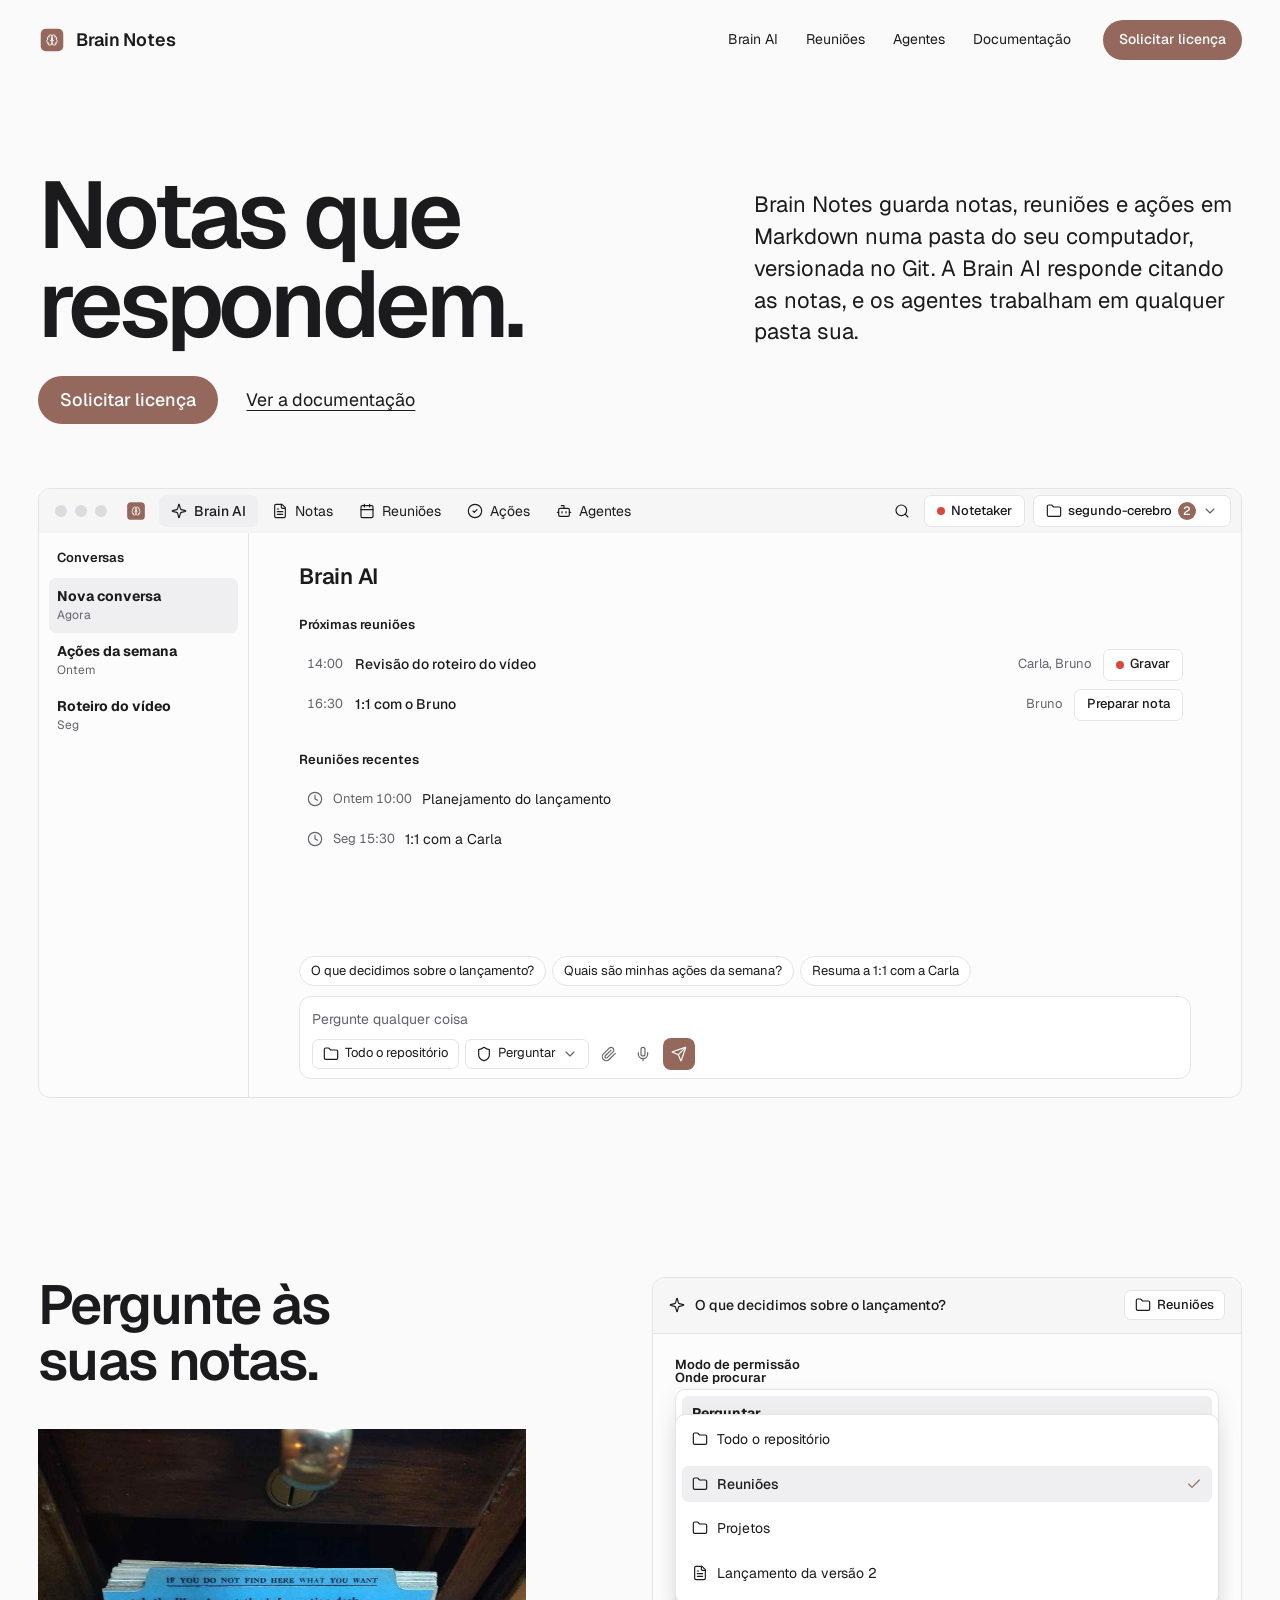
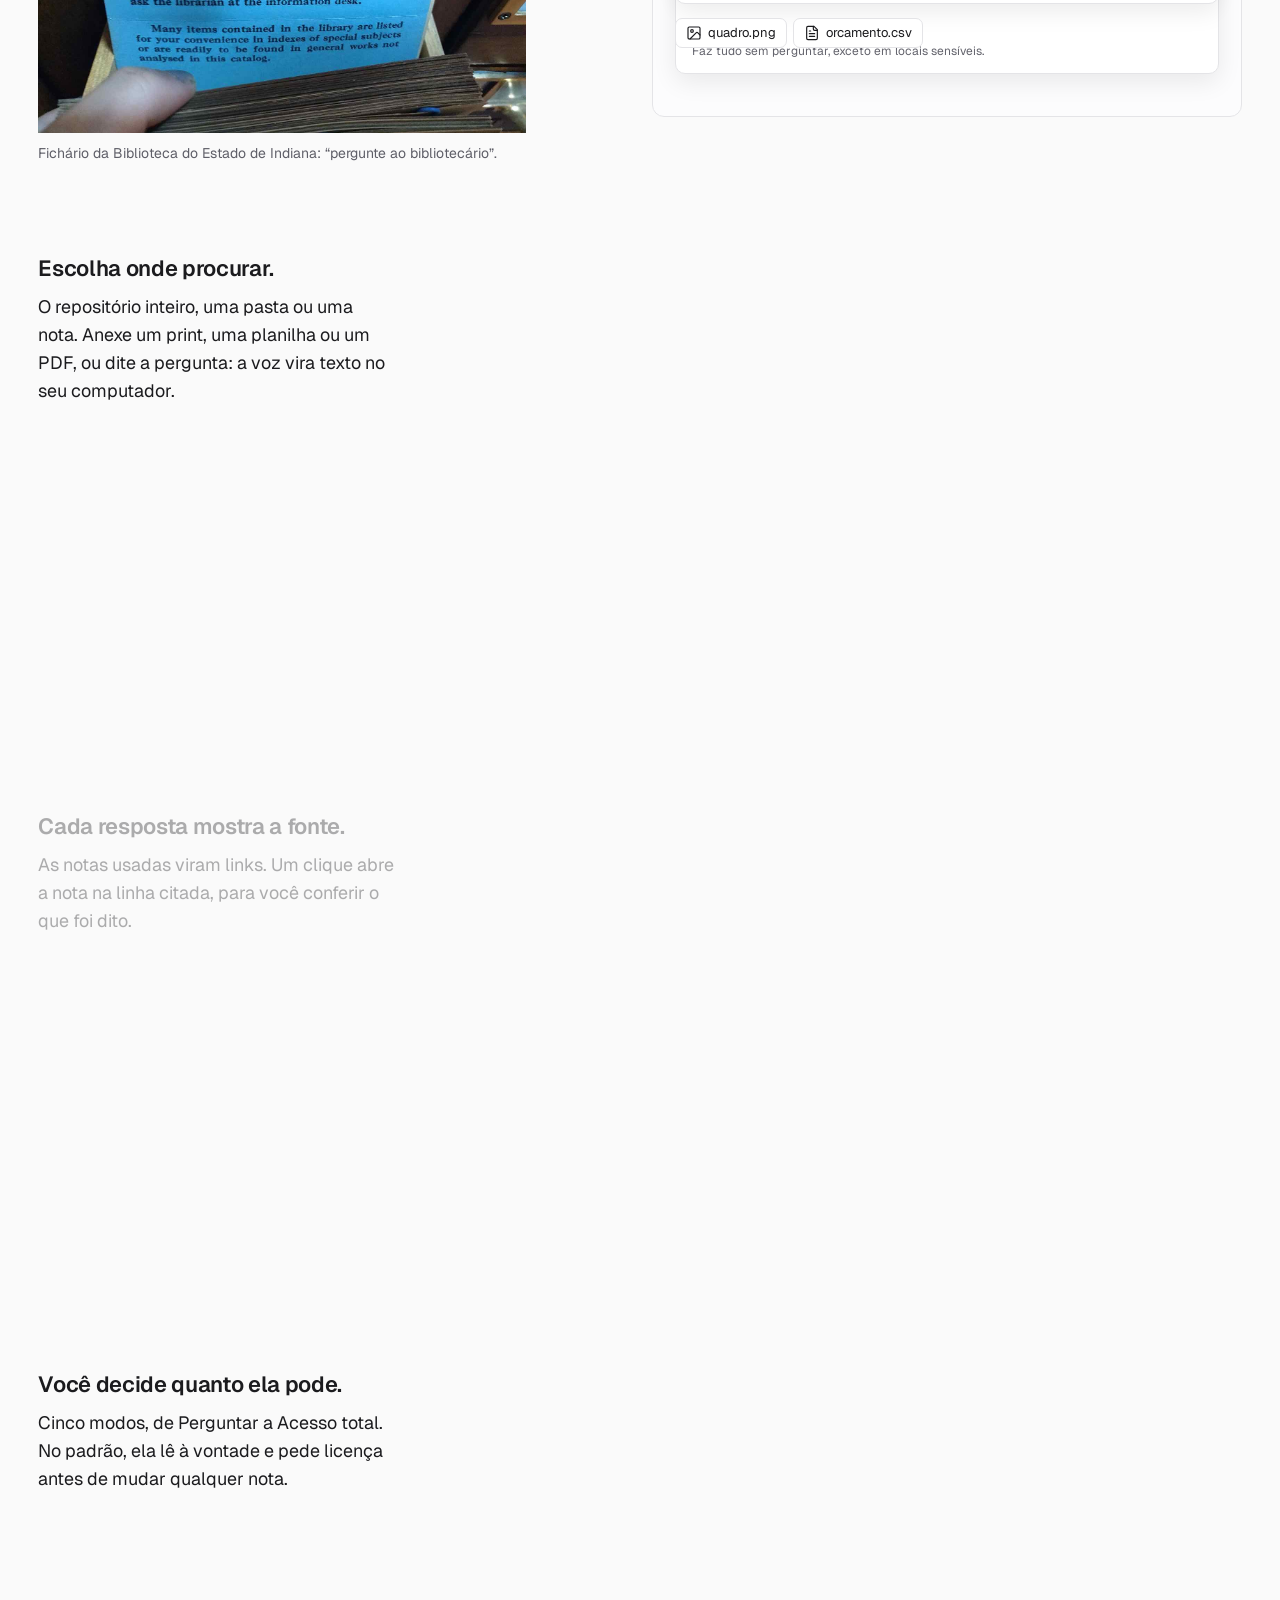
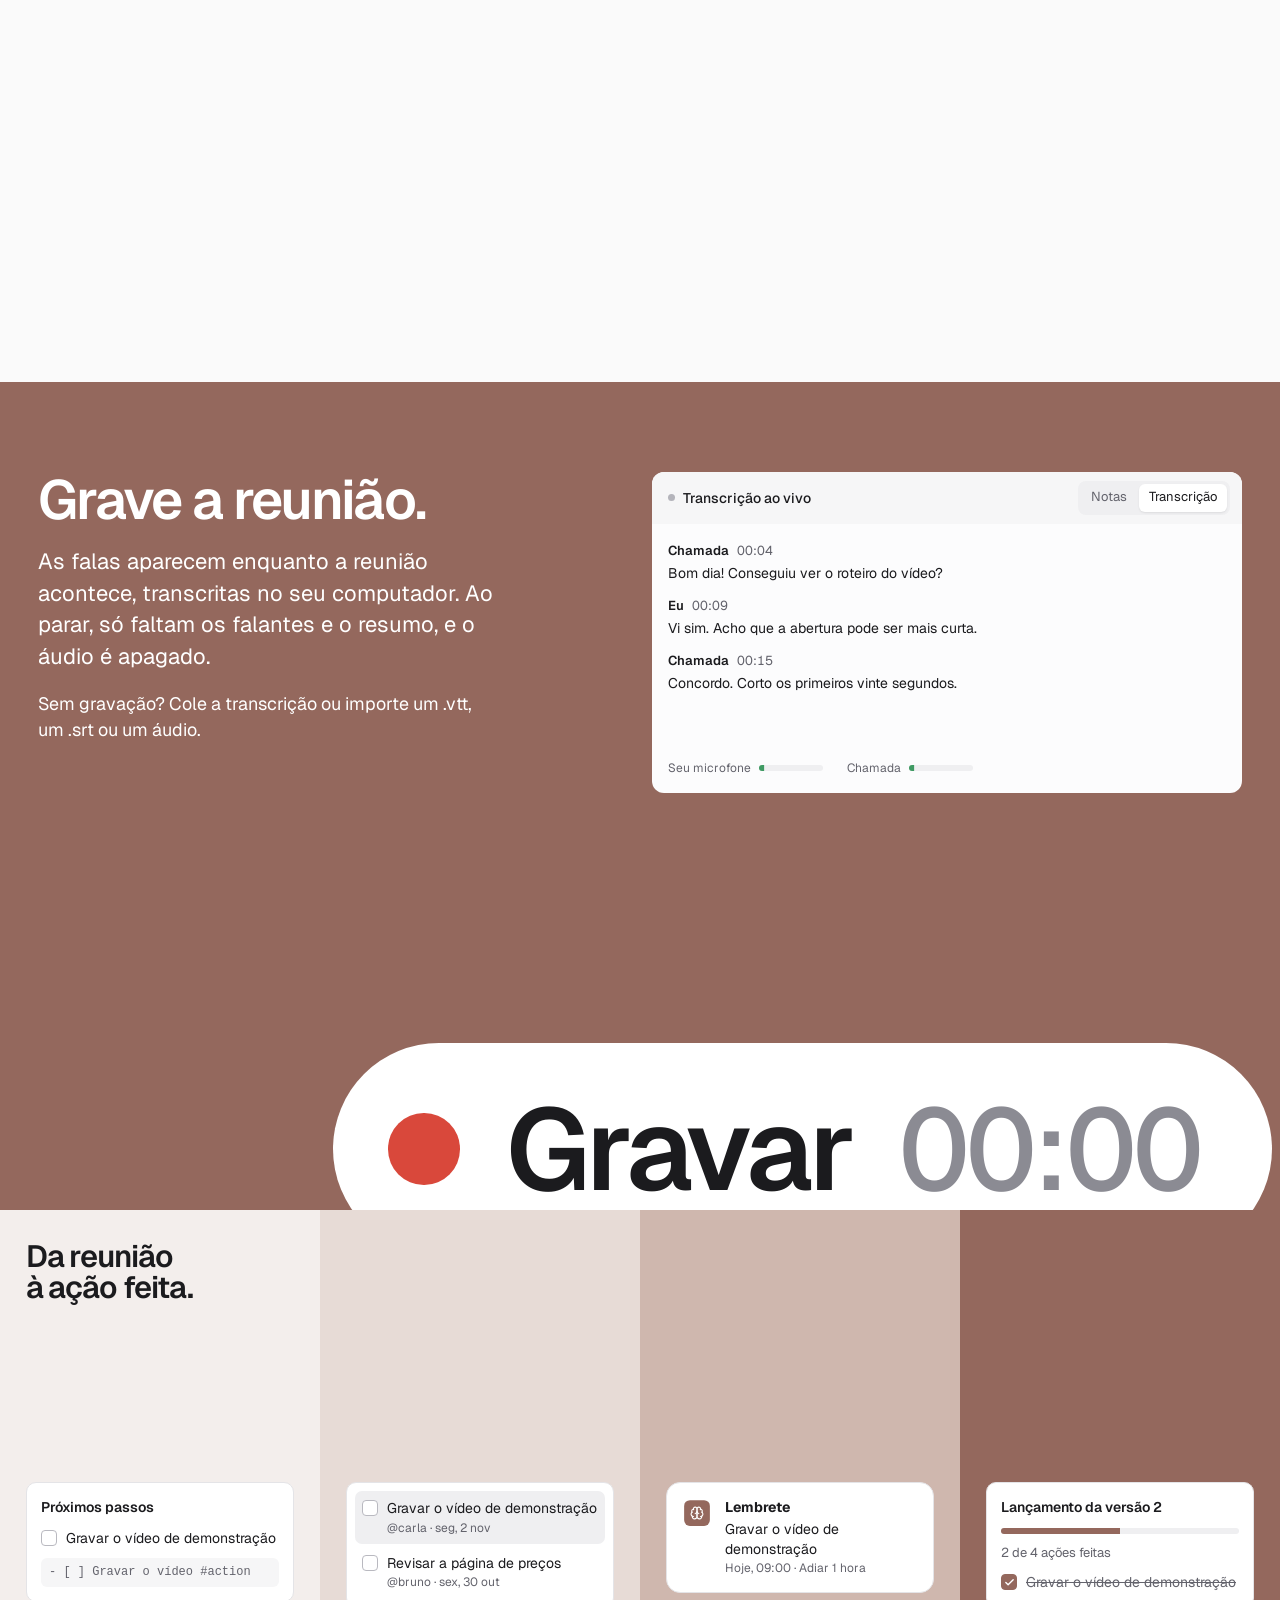
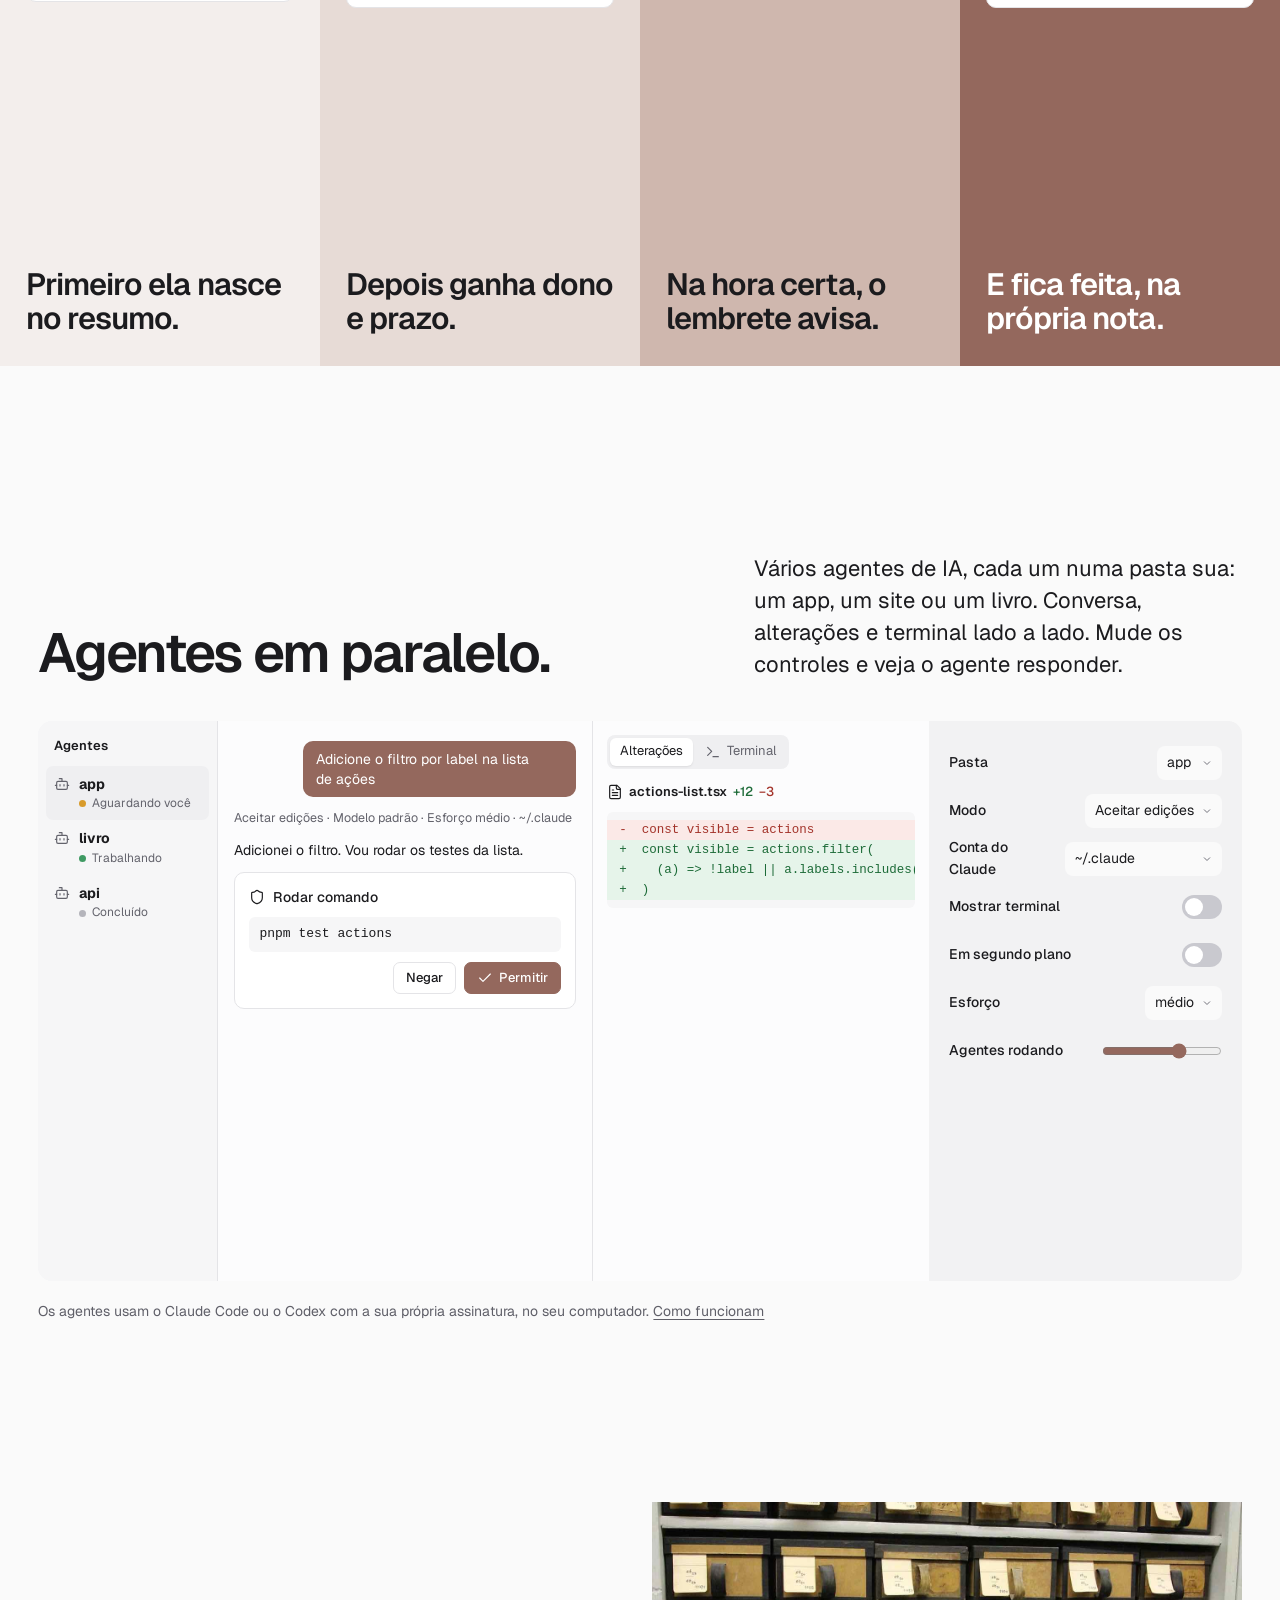
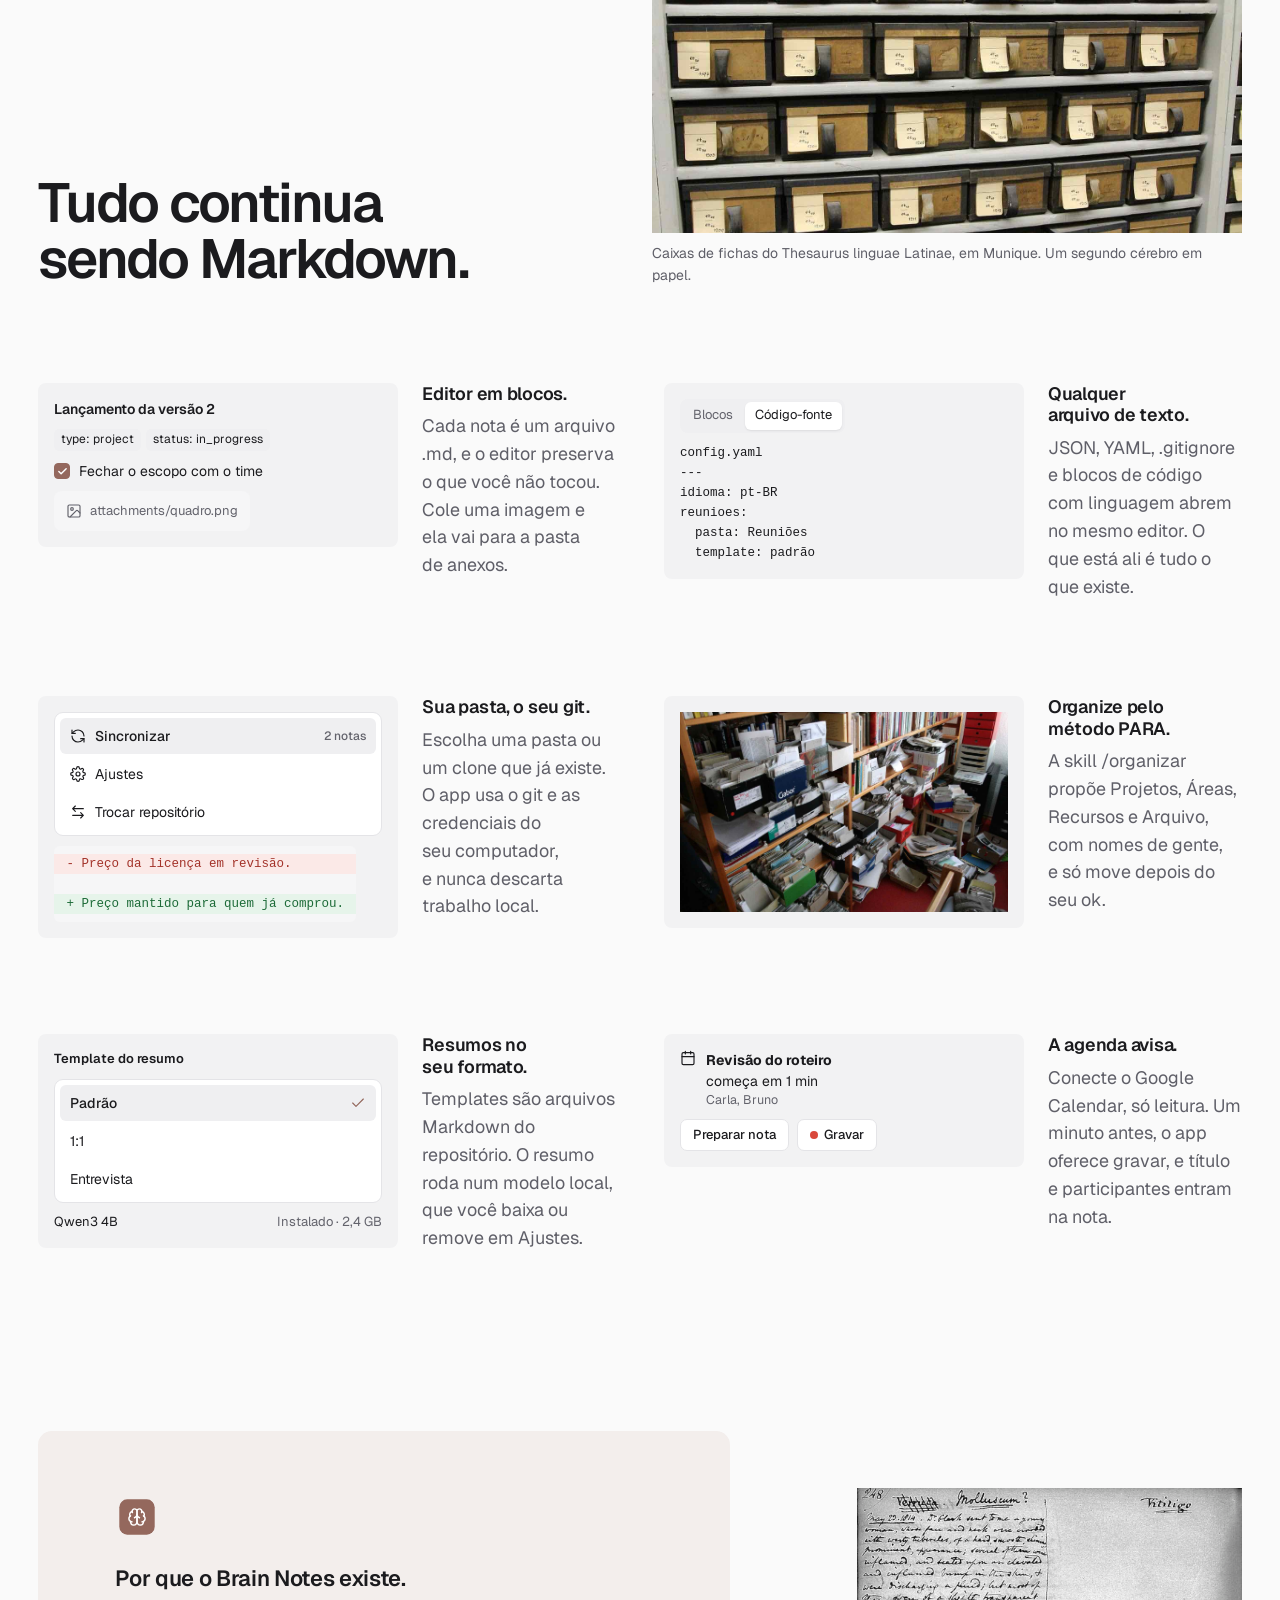
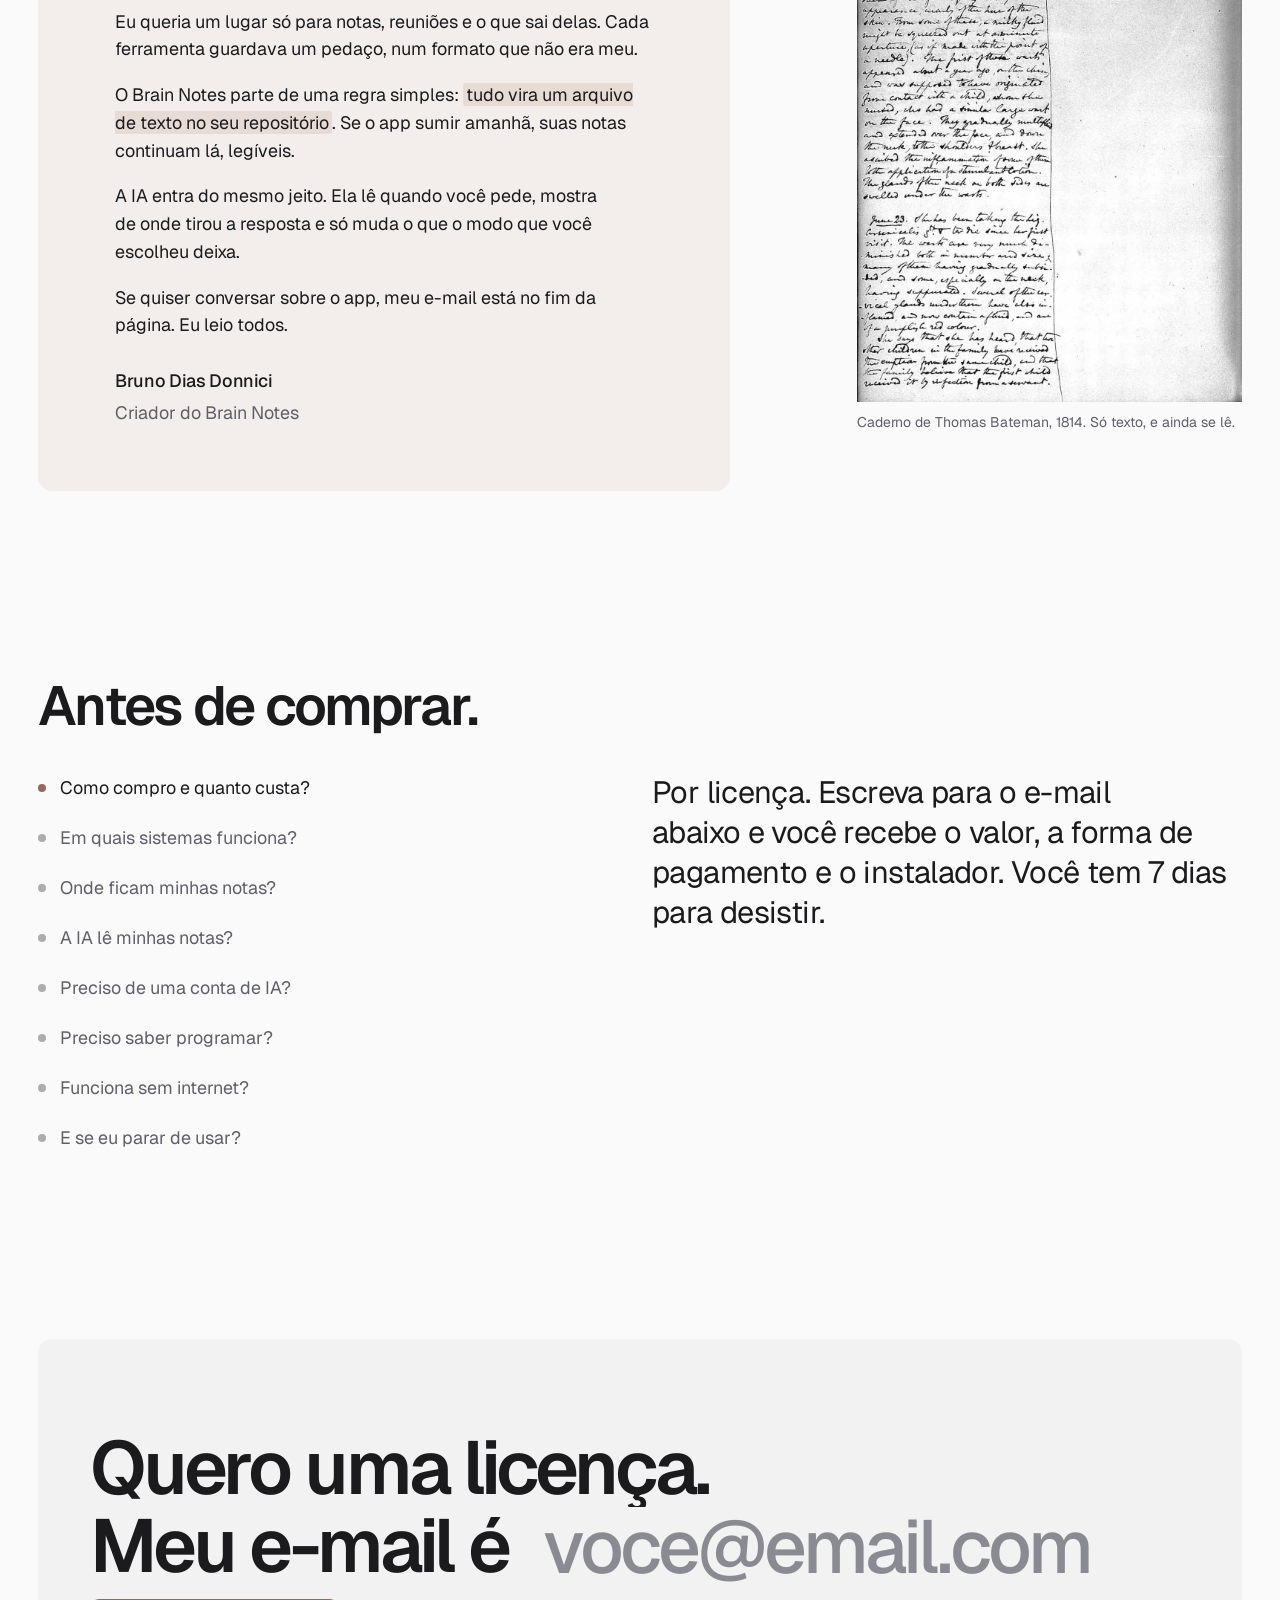
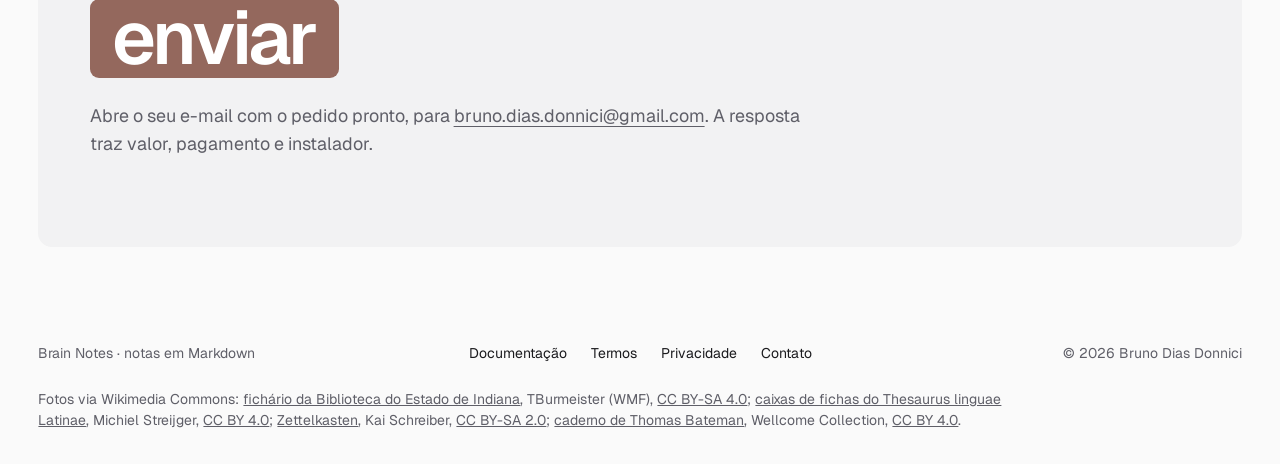
==== commit 00ffeb5b: "feat: update site for v0.7.0 (live transcript, permission modes, local folder) Home: app bar with ev" ====
--- a/index.html
+++ b/index.html
@@ -4,7 +4,7 @@
     <meta charset="utf-8" />
     <meta name="viewport" content="width=device-width, initial-scale=1" />
     <title>Brain Notes</title>
-    <meta name="description" content="Notas, reuniões e ações em Markdown no seu repositório Git, com a Brain AI respondendo sobre tudo e agentes de IA trabalhando em paralelo." />
+    <meta name="description" content="Notas, reuniões e ações em Markdown numa pasta do seu computador, versionada no Git, com a Brain AI respondendo sobre tudo e agentes de IA trabalhando em qualquer pasta sua." />
     <link rel="icon" href="assets/icon.svg" type="image/svg+xml" />
     <link rel="apple-touch-icon" href="assets/apple-touch-icon.png" />
     <link rel="preconnect" href="https://fonts.googleapis.com" />
@@ -26,21 +26,29 @@
       <symbol id="i-search" viewBox="0 0 24 24"><circle cx="11" cy="11" r="8"/><path d="m21 21-4.3-4.3"/></symbol>
       <symbol id="i-branch" viewBox="0 0 24 24"><path d="M6 3v12"/><circle cx="18" cy="6" r="3"/><circle cx="6" cy="18" r="3"/><path d="M18 9a9 9 0 0 1-9 9"/></symbol>
       <symbol id="i-send" viewBox="0 0 24 24"><path d="M14.536 21.686a.5.5 0 0 0 .937-.024l6.5-19a.496.496 0 0 0-.635-.635l-19 6.5a.5.5 0 0 0-.024.937l7.93 3.18a2 2 0 0 1 1.112 1.11z"/><path d="m21.854 2.147-10.94 10.939"/></symbol>
-      <symbol id="i-wrench" viewBox="0 0 24 24"><path d="M14.7 6.3a1 1 0 0 0 0 1.4l1.6 1.6a1 1 0 0 0 1.4 0l3.77-3.77a6 6 0 0 1-7.94 7.940l-6.91 6.91a2.12 2.12 0 0 1-3-3l6.91-6.91a6 6 0 0 1 7.94-7.94l-3.76 3.76z"/></symbol>
+      <symbol id="i-wrench" viewBox="0 0 24 24"><path d="M14.7 6.3a1 1 0 0 0 0 1.4l1.6 1.6a1 1 0 0 0 1.4 0l3.77-3.77a6 6 0 0 1-7.94 7.940l-6.91 6.91a2.12 2.12 0 0 1-3-3l6.91-6.91a6 6 0 0 1 7.94-7.940l-3.76 3.76z"/></symbol>
       <symbol id="i-shield" viewBox="0 0 24 24"><path d="M20 13c0 5-3.5 7.5-7.66 8.95a1 1 0 0 1-.67-.01C7.5 20.5 4 18 4 13V6a1 1 0 0 1 1-1c2 0 4.5-1.2 6.24-2.72a1.17 1.17 0 0 1 1.52 0C14.51 3.81 17 5 19 5a1 1 0 0 1 1 1z"/></symbol>
       <symbol id="i-clock" viewBox="0 0 24 24"><circle cx="12" cy="12" r="10"/><path d="M12 6v6l4 2"/></symbol>
       <symbol id="i-users" viewBox="0 0 24 24"><path d="M16 21v-2a4 4 0 0 0-4-4H6a4 4 0 0 0-4 4v2"/><circle cx="9" cy="7" r="4"/><path d="M22 21v-2a4 4 0 0 0-3-3.87M16 3.13a4 4 0 0 1 0 7.75"/></symbol>
       <symbol id="i-chevron" viewBox="0 0 24 24"><path d="m9 18 6-6-6-6"/></symbol>
+      <symbol id="i-down" viewBox="0 0 24 24"><path d="m6 9 6 6 6-6"/></symbol>
       <symbol id="i-back" viewBox="0 0 24 24"><path d="m15 18-6-6 6-6"/></symbol>
       <symbol id="i-check" viewBox="0 0 24 24"><path d="M20 6 9 17l-5-5"/></symbol>
       <symbol id="i-terminal" viewBox="0 0 24 24"><path d="m4 17 6-6-6-6M12 19h8"/></symbol>
-      <symbol id="i-settings" viewBox="0 0 24 24"><circle cx="12" cy="12" r="3"/><path d="M19.4 15a1.65 1.65 0 0 0 .33 1.82l.06.06a2 2 0 1 1-2.83 2.83l-.06-.06a1.65 1.65 0 0 0-1.82-.33 1.65 1.65 0 0 0-1 1.51V21a2 2 0 0 1-4 0v-.09A1.65 1.65 0 0 0 9 19.4a1.65 1.65 0 0 0-1.82.33l-.06.06a2 2 0 1 1-2.83-2.83l.06-.06A1.65 1.65 0 0 0 4.68 15a1.65 1.65 0 0 0-1.51-1H3a2 2 0 0 1 0-4h.09A1.65 1.65 0 0 0 4.6 9a1.65 1.65 0 0 0-.33-1.82l-.06-.06a2 2 0 1 1 2.83-2.83l.06.06A1.65 1.65 0 0 0 9 4.68a1.65 1.65 0 0 0 1-1.51V3a2 2 0 0 1 4 0v.09a1.65 1.65 0 0 0 1 1.51 1.65 1.65 0 0 0 1.82-.33l.06-.06a2 2 0 1 1 2.83 2.83l-.06.06A1.65 1.65 0 0 0 19.4 9a1.65 1.65 0 0 0 1.51 1H21a2 2 0 0 1 0 4h-.09a1.65 1.65 0 0 0-1.51 1z"/></symbol>
+      <symbol id="i-mic" viewBox="0 0 24 24"><path d="M12 2a3 3 0 0 0-3 3v7a3 3 0 0 0 6 0V5a3 3 0 0 0-3-3Z"/><path d="M19 10v2a7 7 0 0 1-14 0v-2M12 19v3"/></symbol>
+      <symbol id="i-clip" viewBox="0 0 24 24"><path d="m21.44 11.05-9.19 9.19a6 6 0 0 1-8.49-8.49l8.57-8.57A4 4 0 1 1 18 8.84l-8.59 8.57a2 2 0 0 1-2.83-2.83l8.49-8.48"/></symbol>
+      <symbol id="i-sync" viewBox="0 0 24 24"><path d="M21 12a9 9 0 0 0-9-9 9.75 9.75 0 0 0-6.74 2.74L3 8"/><path d="M3 3v5h5"/><path d="M3 12a9 9 0 0 0 9 9 9.75 9.75 0 0 0 6.74-2.74L21 16"/><path d="M16 16h5v5"/></symbol>
+      <symbol id="i-swap" viewBox="0 0 24 24"><path d="M8 3 4 7l4 4M4 7h16"/><path d="m16 21 4-4-4-4M20 17H4"/></symbol>
+      <symbol id="i-logout" viewBox="0 0 24 24"><path d="M9 21H5a2 2 0 0 1-2-2V5a2 2 0 0 1 2-2h4"/><path d="m16 17 5-5-5-5M21 12H9"/></symbol>
+      <symbol id="i-image" viewBox="0 0 24 24"><rect width="18" height="18" x="3" y="3" rx="2"/><circle cx="9" cy="9" r="2"/><path d="m21 15-3.086-3.086a2 2 0 0 0-2.828 0L6 21"/></symbol>
+      <symbol id="i-settings" viewBox="0 0 24 24"><circle cx="12" cy="12" r="3"/><path d="M19.4 15a1.65 1.65 0 0 0 .33 1.82l.06.06a2 2 0 1 1-2.83 2.83l-.06-.06a1.65 1.65 0 0 0-1.82-.33 1.65 1.65 0 0 0-1 1.51V21a2 2 0 0 1-4 0v-.09A1.65 1.65 0 0 0 9 19.4a1.65 1.65 0 0 0-1.82.33l-.06.06a2 2 0 1 1-2.83-2.83l.06-.06A1.65 1.65 0 0 0 4.68 15a1.65 1.65 0 0 0-1.510-1H3a2 2 0 0 1 0-4h.09A1.65 1.65 0 0 0 4.6 9a1.65 1.65 0 0 0-.33-1.82l-.06-.06a2 2 0 1 1 2.83-2.83l.06.06A1.65 1.65 0 0 0 9 4.68a1.65 1.65 0 0 0 1-1.51V3a2 2 0 0 1 4 0v.09a1.65 1.65 0 0 0 1 1.51 1.65 1.65 0 0 0 1.82-.33l.06-.06a2 2 0 1 1 2.83 2.83l-.06.06A1.65 1.65 0 0 0 19.4 9a1.65 1.65 0 0 0 1.51 1H21a2 2 0 0 1 0 4h-.09a1.65 1.65 0 0 0-1.51 1z"/></symbol>
     </svg>
 
     <header class="bar frame">
       <a class="wordmark" href="./"><img src="assets/icon.svg" alt="" width="28" height="28" />Brain Notes</a>
       <nav aria-label="Principal">
         <a href="#brain">Brain AI</a>
+        <a href="#notetaker">Reuniões</a>
         <a href="#agentes">Agentes</a>
         <a href="docs.html">Documentação</a>
       </nav>
@@ -53,8 +61,8 @@
         <div class="hero-copy">
           <h1 id="hero-title" data-reveal>Notas que respondem.</h1>
           <p class="lead" data-reveal style="--i: 1">
-            Brain Notes guarda notas, reuniões e ações em Markdown no seu repositório Git. A Brain AI responde citando as notas, e os
-            agentes trabalham nos seus projetos.
+            Brain Notes guarda notas, reuniões e ações em Markdown numa pasta do seu computador, versionada no Git. A Brain AI responde
+            citando as notas, e os agentes trabalham em qualquer pasta sua.
           </p>
           <div class="hero-actions" data-reveal style="--i: 2">
             <a class="button" href="#licenca">Solicitar licença</a>
@@ -65,74 +73,110 @@
         <div class="window" data-ui data-reveal style="--i: 3" id="app">
           <div class="w-top">
             <div class="w-lights" aria-hidden="true"><i></i><i></i><i></i></div>
-            <div class="w-modes" role="tablist" aria-label="Áreas do app">
-              <button role="tab" aria-selected="true" data-view="brain"><svg class="i"><use href="#i-sparkles" /></svg>Brain AI</button>
-              <button role="tab" aria-selected="false" data-view="meeting"><svg class="i"><use href="#i-pen" /></svg>Notetaker</button>
-              <button role="tab" aria-selected="false" data-view="agents"><svg class="i"><use href="#i-bot" /></svg>Agentes</button>
+            <img class="w-logo" src="assets/icon.svg" alt="" width="22" height="22" />
+            <div class="w-modes" role="tablist" aria-label="Destinos do app">
+              <button role="tab" aria-selected="true" data-view="brain"><svg class="i"><use href="#i-sparkles" /></svg><span>Brain AI</span></button>
+              <button role="tab" aria-selected="false" data-view="notes"><svg class="i"><use href="#i-file" /></svg><span>Notas</span></button>
+              <button role="tab" aria-selected="false" data-view="meeting"><svg class="i"><use href="#i-calendar" /></svg><span>Reuniões</span></button>
+              <button role="tab" aria-selected="false" data-view="actions"><svg class="i"><use href="#i-check-circle" /></svg><span>Ações</span></button>
+              <button role="tab" aria-selected="false" data-view="agents"><svg class="i"><use href="#i-bot" /></svg><span>Agentes</span></button>
+            </div>
+            <div class="w-right">
+              <span class="w-icon" aria-hidden="true"><svg class="i"><use href="#i-search" /></svg></span>
+              <span class="w-btn w-btn--rec w-note"><i></i><span>Notetaker</span></span>
+              <div class="w-repo">
+                <button type="button" class="w-btn" aria-expanded="false" aria-haspopup="menu" id="repo-toggle">
+                  <svg class="i"><use href="#i-folder" /></svg><span class="w-repo-name">segundo-cerebro</span><b class="w-badge">2</b><svg class="i w-muted"><use href="#i-down" /></svg>
+                </button>
+                <ul class="w-menu" role="menu" id="repo-menu" hidden>
+                  <li role="menuitem"><svg class="i"><use href="#i-sync" /></svg>Sincronizar<span class="w-count">2 notas</span></li>
+                  <li role="menuitem"><svg class="i"><use href="#i-settings" /></svg>Ajustes</li>
+                  <li role="menuitem"><svg class="i"><use href="#i-swap" /></svg>Trocar repositório</li>
+                  <li role="menuitem"><svg class="i"><use href="#i-logout" /></svg>Sair</li>
+                </ul>
+              </div>
             </div>
           </div>
           <div class="w-body">
-            <aside class="w-side">
-              <div class="w-brand"><img src="assets/icon.svg" alt="" width="20" height="20" />Brain Notes<svg class="i w-muted"><use href="#i-search" /></svg></div>
-              <ul class="w-nav">
-                <li><svg class="i"><use href="#i-file" /></svg>Notas</li>
-                <li data-for="meeting"><svg class="i"><use href="#i-calendar" /></svg>Reuniões</li>
-                <li><svg class="i"><use href="#i-check-circle" /></svg>Ações<span class="w-count">4</span></li>
-                <li><svg class="i"><use href="#i-bell" /></svg>Lembretes</li>
-                <li><svg class="i"><use href="#i-folder" /></svg>Projetos</li>
-              </ul>
-              <p class="w-caption">Notas</p>
-              <ul class="w-tree">
-                <li><svg class="i w-muted"><use href="#i-chevron" /></svg><svg class="i"><use href="#i-folder" /></svg>projetos</li>
-                <li><svg class="i w-muted"><use href="#i-chevron" /></svg><svg class="i"><use href="#i-folder" /></svg>reunioes</li>
-                <li class="w-leaf"><svg class="i"><use href="#i-file" /></svg>Ideias</li>
-                <li class="w-leaf"><svg class="i"><use href="#i-file" /></svg>README</li>
-              </ul>
-              <ul class="w-nav w-foot">
-                <li><svg class="i"><use href="#i-branch" /></svg>Sincronizar<span class="w-count">2</span></li>
-                <li><svg class="i"><use href="#i-settings" /></svg>Ajustes</li>
-                <li class="w-repo"><svg class="i"><use href="#i-folder" /></svg>ana/segundo-cerebro</li>
-              </ul>
-            </aside>
-
             <!-- Brain AI home and conversation -->
-            <div class="w-main" data-pane="brain">
-              <div class="b-home">
-                <h2 class="w-h">Brain AI</h2>
-                <p class="w-sub">Próximas reuniões</p>
-                <ul class="b-events">
-                  <li><span class="w-time">14:00</span><span class="b-title">Revisão do roteiro do vídeo</span><span class="w-muted b-who">Carla, Bruno</span><span class="w-btn w-btn--rec"><i></i>Gravar</span></li>
-                  <li><span class="w-time">16:30</span><span class="b-title">1:1 com o Bruno</span><span class="w-muted b-who">Bruno</span><span class="w-btn">Preparar nota</span></li>
-                </ul>
-                <p class="w-sub">Reuniões recentes</p>
-                <ul class="b-recent">
-                  <li><svg class="i w-muted"><use href="#i-clock" /></svg><span class="w-time">Ontem 10:00</span>Planejamento do lançamento</li>
-                  <li><svg class="i w-muted"><use href="#i-clock" /></svg><span class="w-time">Seg 15:30</span>1:1 com a Carla</li>
-                </ul>
-              </div>
-              <div class="b-chat" hidden>
-                <div class="b-chat-head"><button class="w-icon" type="button" data-back aria-label="Voltar ao início"><svg class="i"><use href="#i-back" /></svg></button><span data-question></span></div>
-                <div class="b-msgs" aria-live="polite">
-                  <p class="b-user" data-question></p>
-                  <p class="b-tools"><svg class="i w-muted"><use href="#i-chevron" /></svg><svg class="i w-muted"><use href="#i-wrench" /></svg><span data-tools>2 chamadas de ferramenta</span></p>
-                  <div class="b-answer" data-answer></div>
+            <div class="w-main w-main--split" data-pane="brain">
+              <div class="a-list">
+                <p class="w-sub">Conversas</p>
+                <ul>
+                  <li class="is-on"><span><b>Nova conversa</b><small>Agora</small></span></li>
+                  <li><span><b>Ações da semana</b><small>Ontem</small></span></li>
+                  <li><span><b>Roteiro do vídeo</b><small>Seg</small></span></li>
+                </ul>
+              </div>
+              <div class="b-pane">
+                <div class="b-home">
+                  <h2 class="w-h">Brain AI</h2>
+                  <p class="w-sub">Próximas reuniões</p>
+                  <ul class="b-events">
+                    <li><span class="w-time">14:00</span><span class="b-title">Revisão do roteiro do vídeo</span><span class="w-muted b-who">Carla, Bruno</span><span class="w-btn w-btn--rec"><i></i>Gravar</span></li>
+                    <li><span class="w-time">16:30</span><span class="b-title">1:1 com o Bruno</span><span class="w-muted b-who">Bruno</span><span class="w-btn">Preparar nota</span></li>
+                  </ul>
+                  <p class="w-sub">Reuniões recentes</p>
+                  <ul class="b-recent">
+                    <li><svg class="i w-muted"><use href="#i-clock" /></svg><span class="w-time">Ontem 10:00</span>Planejamento do lançamento</li>
+                    <li><svg class="i w-muted"><use href="#i-clock" /></svg><span class="w-time">Seg 15:30</span>1:1 com a Carla</li>
+                  </ul>
                 </div>
-              </div>
-              <div class="b-composer">
-                <div class="b-suggest" role="group" aria-label="Perguntas de exemplo">
-                  <button type="button" data-ask="0">O que decidimos sobre o lançamento?</button>
-                  <button type="button" data-ask="1">Quais são minhas ações da semana?</button>
-                  <button type="button" data-ask="2">Resuma a 1:1 com a Carla</button>
+                <div class="b-chat" hidden>
+                  <div class="b-chat-head"><button class="w-icon" type="button" data-back aria-label="Voltar ao início"><svg class="i"><use href="#i-back" /></svg></button><span data-question></span></div>
+                  <div class="b-msgs" aria-live="polite">
+                    <p class="b-user" data-question></p>
+                    <p class="b-tools"><svg class="i w-muted"><use href="#i-chevron" /></svg><svg class="i w-muted"><use href="#i-wrench" /></svg><span data-tools>2 chamadas de ferramenta</span></p>
+                    <div class="b-answer" data-answer></div>
+                  </div>
                 </div>
-                <div class="b-input">
-                  <span class="w-chip"><svg class="i"><use href="#i-folder" /></svg>Todo o repositório</span>
-                  <span class="b-field">Pergunte qualquer coisa</span>
-                  <span class="w-send"><svg class="i"><use href="#i-send" /></svg></span>
+                <div class="b-composer">
+                  <div class="b-suggest" role="group" aria-label="Perguntas de exemplo">
+                    <button type="button" data-ask="0">O que decidimos sobre o lançamento?</button>
+                    <button type="button" data-ask="1">Quais são minhas ações da semana?</button>
+                    <button type="button" data-ask="2">Resuma a 1:1 com a Carla</button>
+                  </div>
+                  <div class="b-input">
+                    <span class="b-field">Pergunte qualquer coisa</span>
+                    <div class="b-tools-row">
+                      <span class="w-chip"><svg class="i"><use href="#i-folder" /></svg>Todo o repositório</span>
+                      <span class="w-chip"><svg class="i"><use href="#i-shield" /></svg>Perguntar<svg class="i w-muted"><use href="#i-down" /></svg></span>
+                      <span class="w-icon"><svg class="i"><use href="#i-clip" /></svg></span>
+                      <span class="w-icon"><svg class="i"><use href="#i-mic" /></svg></span>
+                      <span class="w-send"><svg class="i"><use href="#i-send" /></svg></span>
+                    </div>
+                  </div>
                 </div>
               </div>
             </div>
 
-            <!-- Notetaker: the meeting note it wrote -->
+            <!-- Notes: the tree /organizar left, and a note open -->
+            <div class="w-main w-main--split" data-pane="notes" hidden>
+              <div class="a-list n-tree">
+                <p class="w-sub">Notas</p>
+                <ul>
+                  <li><svg class="i w-muted n-open"><use href="#i-chevron" /></svg><svg class="i"><use href="#i-folder" /></svg>Projetos</li>
+                  <li class="n-leaf is-on"><svg class="i"><use href="#i-file" /></svg>Lançamento da versão 2</li>
+                  <li class="n-leaf"><svg class="i"><use href="#i-file" /></svg>Livro sobre hábitos</li>
+                  <li><svg class="i w-muted"><use href="#i-chevron" /></svg><svg class="i"><use href="#i-folder" /></svg>Áreas</li>
+                  <li><svg class="i w-muted"><use href="#i-chevron" /></svg><svg class="i"><use href="#i-folder" /></svg>Recursos</li>
+                  <li><svg class="i w-muted"><use href="#i-chevron" /></svg><svg class="i"><use href="#i-folder" /></svg>Arquivo</li>
+                  <li><svg class="i w-muted"><use href="#i-chevron" /></svg><svg class="i"><use href="#i-folder" /></svg>Reuniões</li>
+                </ul>
+              </div>
+              <div class="n-doc">
+                <p class="n-path w-muted">Projetos / Lançamento da versão 2.md</p>
+                <h2 class="w-h">Lançamento da versão 2</h2>
+                <p class="pf-props"><span class="w-tag">type: project</span><span class="w-tag">status: in_progress</span><span class="w-tag">prazo: 2026-11-04</span></p>
+                <h3>Fase 1</h3>
+                <p class="pf-task"><span class="w-box is-on"><svg class="i"><use href="#i-check" /></svg></span>Fechar o escopo com o time</p>
+                <p class="pf-task"><span class="w-box"></span>Revisar a página de preços</p>
+                <p class="n-img"><svg class="i"><use href="#i-image" /></svg>attachments/quadro-do-lancamento.png</p>
+                <p>Ver também [[Planejamento do lançamento]].</p>
+              </div>
+            </div>
+
+            <!-- Meetings: the note the Notetaker wrote -->
             <div class="w-main" data-pane="meeting" hidden>
               <div class="m-head">
                 <h2 class="w-h">Planejamento do lançamento</h2>
@@ -152,20 +196,34 @@
               </div>
             </div>
 
+            <!-- Actions: every #action of the repository, tickable -->
+            <div class="w-main" data-pane="actions" hidden>
+              <div class="m-head">
+                <h2 class="w-h">Ações</h2>
+                <div class="w-seg"><span aria-selected="true">Esta semana</span><span>Atrasadas</span><span>Todas</span></div>
+              </div>
+              <ul class="t-list" id="action-list">
+                <li><button type="button" class="w-box" aria-pressed="false" aria-label="Concluir"></button><span>Revisar o texto da página de preços<small>@bruno · sex, 30 out · Lançamento da versão 2</small></span><span class="w-tag">alta</span></li>
+                <li><button type="button" class="w-box" aria-pressed="false" aria-label="Concluir"></button><span>Gravar o vídeo de demonstração<small>@carla · seg, 2 nov · Lançamento da versão 2</small></span></li>
+                <li><button type="button" class="w-box" aria-pressed="false" aria-label="Concluir"></button><span>Enviar o anúncio para a lista de espera<small>@ana · sáb, 31 out</small></span></li>
+                <li><button type="button" class="w-box is-on" aria-pressed="true" aria-label="Reabrir"><svg class="i"><use href="#i-check" /></svg></button><span>Fechar o escopo com o time<small>@ana · feita ontem</small></span></li>
+              </ul>
+            </div>
+
             <!-- Agents: three running, one waiting for you -->
             <div class="w-main w-main--split" data-pane="agents" hidden>
               <div class="a-list">
                 <p class="w-sub">Agentes</p>
                 <ul>
                   <li class="is-on"><svg class="i"><use href="#i-bot" /></svg><span><b>site</b><small><i class="dot dot--wait"></i>Aguardando você</small></span></li>
-                  <li><svg class="i"><use href="#i-bot" /></svg><span><b>api</b><small><i class="dot dot--work"></i>Trabalhando</small></span></li>
+                  <li><svg class="i"><use href="#i-bot" /></svg><span><b>livro</b><small><i class="dot dot--work"></i>Trabalhando</small></span></li>
                   <li><svg class="i"><use href="#i-bot" /></svg><span><b>app</b><small><i class="dot"></i>Concluído</small></span></li>
                 </ul>
               </div>
               <div class="a-conv">
                 <p class="b-user">Atualize a página de preços com o novo plano</p>
-                <p class="a-meta">Editar · Modelo padrão · Esforço médio</p>
-                <p>Encontrei a página e preparei a mudança. Preciso rodar o build para conferir.</p>
+                <p class="a-meta">Aceitar edições · Modelo padrão · Esforço médio</p>
+                <p>Atualizei o texto e a tabela de planos. Preciso rodar o build para conferir.</p>
                 <div class="a-perm">
                   <p><svg class="i"><use href="#i-shield" /></svg>Rodar comando</p>
                   <code>npm run build</code>
@@ -181,63 +239,87 @@
       <section class="story frame" id="brain" aria-labelledby="brain-title">
         <div class="story-text">
           <h2 id="brain-title" data-reveal>Pergunte às suas notas.</h2>
+          <figure class="story-photo" data-reveal style="--i: 1">
+            <img src="assets/inside-a-card-catalog-at-the-indiana.jpg" alt="Gaveta aberta de um fichário de biblioteca, com o cartão azul: se você não encontrar aqui o que quer, pergunte ao bibliotecário" width="1400" height="1050" loading="lazy" />
+            <figcaption>Fichário da Biblioteca do Estado de Indiana: “pergunte ao bibliotecário”.</figcaption>
+          </figure>
           <div class="story-step is-on" data-step="0">
             <h3>Escolha onde procurar.</h3>
-            <p>O repositório inteiro, uma pasta ou uma nota. A Brain AI lê só o que você escolheu, e só quando você pergunta.</p>
+            <p>O repositório inteiro, uma pasta ou uma nota. Anexe um print, uma planilha ou um PDF, ou dite a pergunta: a voz vira texto no seu computador.</p>
           </div>
           <div class="story-step" data-step="1">
             <h3>Cada resposta mostra a fonte.</h3>
             <p>As notas usadas viram links. Um clique abre a nota na linha citada, para você conferir o que foi dito.</p>
           </div>
           <div class="story-step" data-step="2">
-            <h3>Nada muda sem você.</h3>
-            <p>Notas novas vão para a pasta inbox. Editar uma nota existente sempre pede permissão, com a mudança à vista.</p>
+            <h3>Você decide quanto ela pode.</h3>
+            <p>Cinco modos, de Perguntar a Acesso total. No padrão, ela lê à vontade e pede licença antes de mudar qualquer nota.</p>
           </div>
         </div>
         <div class="story-stage">
           <div class="panel" data-ui data-state="0" id="story-panel">
-            <div class="p-head"><svg class="i"><use href="#i-sparkles" /></svg><span class="p-q">O que decidimos sobre o lançamento?</span><span class="w-chip"><svg class="i"><use href="#i-folder" /></svg>reunioes</span></div>
+            <div class="p-head"><svg class="i"><use href="#i-sparkles" /></svg><span class="p-q">O que decidimos sobre o lançamento?</span><span class="w-chip"><svg class="i"><use href="#i-folder" /></svg>Reuniões</span></div>
             <div class="p-body">
               <div class="p-menu" data-show="0">
                 <p class="w-sub">Onde procurar</p>
                 <ul>
                   <li><svg class="i"><use href="#i-folder" /></svg>Todo o repositório</li>
-                  <li class="is-on"><svg class="i"><use href="#i-folder" /></svg>reunioes<svg class="i w-tick"><use href="#i-check" /></svg></li>
-                  <li><svg class="i"><use href="#i-folder" /></svg>projetos</li>
+                  <li class="is-on"><svg class="i"><use href="#i-folder" /></svg>Reuniões<svg class="i w-tick"><use href="#i-check" /></svg></li>
+                  <li><svg class="i"><use href="#i-folder" /></svg>Projetos</li>
                   <li><svg class="i"><use href="#i-file" /></svg>Lançamento da versão 2</li>
                 </ul>
+                <p class="p-attach"><span class="w-chip"><svg class="i"><use href="#i-image" /></svg>quadro.png</span><span class="w-chip"><svg class="i"><use href="#i-file" /></svg>orcamento.csv</span></p>
               </div>
               <div class="p-answer" data-show="1">
                 <p>O lançamento foi dividido em duas fases: a Brain AI sai primeiro e os Agentes na semana seguinte (<span class="w-cite">Planejamento do lançamento</span>).</p>
                 <div class="p-source">
-                  <p class="w-sub"><svg class="i"><use href="#i-file" /></svg>reunioes/Planejamento do lançamento.md</p>
+                  <p class="w-sub"><svg class="i"><use href="#i-file" /></svg>Reuniões/Planejamento do lançamento.md</p>
                   <p><span class="ln">12</span>## Resumo</p>
                   <p class="is-hit"><span class="ln">13</span>O time decidiu lançar a versão 2 em duas fases.</p>
                   <p><span class="ln">14</span>A Brain AI entra primeiro; os Agentes saem na…</p>
                 </div>
               </div>
-              <div class="p-edit" data-show="2">
-                <p>Vou marcar a primeira fase como concluída no projeto.</p>
-                <div class="a-perm">
-                  <p><svg class="i"><use href="#i-shield" /></svg>Editar projetos/Lançamento da versão 2.md</p>
-                  <pre class="w-diff"><code><span class="del">- [ ] Fechar o escopo com o time #action @ana</span>
-<span class="add">+ [x] Fechar o escopo com o time #action @ana</span></code></pre>
-                  <div class="a-perm-actions"><span class="w-btn">Negar</span><span class="w-btn w-btn--primary"><svg class="i"><use href="#i-check" /></svg>Permitir</span></div>
-                </div>
-              </div>
-            </div>
-          </div>
-        </div>
-      </section>
-
-      <!-- The Notetaker: the record control, blown up. -->
+              <div class="p-modes" data-show="2">
+                <p class="w-sub">Modo de permissão</p>
+                <ul>
+                  <li class="is-on"><span><b>Perguntar</b><small>Lê o repositório sem perguntar; pergunta antes do resto.</small></span><svg class="i w-tick"><use href="#i-check" /></svg></li>
+                  <li><span><b>Aceitar edições</b><small>Também cria e edita no repositório sem perguntar.</small></span></li>
+                  <li><span><b>Planejar</b><small>Só investiga e propõe um plano, sem alterar nada.</small></span></li>
+                  <li><span><b>Auto</b><small>O provedor decide sozinho e pergunta nas ações arriscadas.</small></span></li>
+                  <li><span><b>Acesso total</b><small>Faz tudo sem perguntar, exceto em locais sensíveis.</small></span></li>
+                </ul>
+              </div>
+            </div>
+          </div>
+        </div>
+      </section>
+
+      <!-- The Notetaker: the record control, blown up, beside the transcript it writes live. -->
       <section class="record" id="notetaker" aria-labelledby="record-title">
         <div class="record-copy frame">
-          <h2 id="record-title" data-reveal><span data-rec-word>Grave</span> a reunião.</h2>
-          <p data-reveal style="--i: 1">
-            Microfone e áudio do sistema, só quando você confirma. Transcrição, falantes e resumo rodam no seu computador, e o áudio é
-            apagado depois.
-          </p>
+          <div class="record-text">
+            <h2 id="record-title" data-reveal><span data-rec-word>Grave</span> a reunião.</h2>
+            <p data-reveal style="--i: 1">
+              As falas aparecem enquanto a reunião acontece, transcritas no seu computador. Ao parar, só faltam os falantes e o resumo, e o
+              áudio é apagado.
+            </p>
+            <p class="record-alt" data-reveal style="--i: 2">Sem gravação? Cole a transcrição ou importe um .vtt, um .srt ou um áudio.</p>
+          </div>
+          <div class="live" data-ui data-reveal style="--i: 2">
+            <div class="live-head">
+              <span class="live-state"><i class="dot" data-live-dot></i><span data-live-state>Transcrição ao vivo</span></span>
+              <div class="w-seg"><span>Notas</span><span aria-selected="true">Transcrição</span></div>
+            </div>
+            <ol class="live-lines" data-live-lines aria-live="polite">
+              <li><b>Chamada</b><span class="w-time">00:04</span><p>Bom dia! Conseguiu ver o roteiro do vídeo?</p></li>
+              <li><b>Eu</b><span class="w-time">00:09</span><p>Vi sim. Acho que a abertura pode ser mais curta.</p></li>
+              <li><b>Chamada</b><span class="w-time">00:15</span><p>Concordo. Corto os primeiros vinte segundos.</p></li>
+            </ol>
+            <div class="live-meters" aria-hidden="true">
+              <span>Seu microfone<i class="meter" data-meter></i></span>
+              <span>Chamada<i class="meter" data-meter></i></span>
+            </div>
+          </div>
         </div>
         <div class="rec" data-ui>
           <button class="rec-pill" type="button" aria-pressed="false" id="rec-toggle">
@@ -248,38 +330,39 @@
         </div>
       </section>
 
-      <!-- An action, from the meeting to done, in four fields. -->
+      <!-- An action, from the meeting to done: the same line, in four places of the app. -->
       <section class="journey" aria-labelledby="journey-title">
         <div class="field field--1">
           <h2 id="journey-title">Da reunião à ação feita.</h2>
           <div class="card" data-ui>
-            <p class="card-title"><span class="w-box"></span>Gravar o vídeo de demonstração</p>
-            <p class="card-note"><svg class="i"><use href="#i-calendar" /></svg>Planejamento do lançamento</p>
+            <p class="card-h">Próximos passos</p>
+            <p class="card-line"><span class="w-box"></span>Gravar o vídeo de demonstração</p>
             <code class="card-md">- [ ] Gravar o vídeo #action</code>
           </div>
           <p class="clause">Primeiro ela nasce no resumo.</p>
         </div>
         <div class="field field--2">
           <div class="card" data-ui>
-            <p class="card-title"><span class="w-box"></span>Gravar o vídeo de demonstração</p>
-            <p class="card-chips"><span class="w-tag">@carla</span><span class="w-tag">seg, 26 out</span><span class="w-tag">Versão 2</span></p>
-            <code class="card-md">- [ ] Gravar o vídeo #action @carla</code>
+            <ul class="card-rows">
+              <li class="is-on"><span class="w-box"></span><span>Gravar o vídeo de demonstração<small>@carla · seg, 2 nov</small></span></li>
+              <li><span class="w-box"></span><span>Revisar a página de preços<small>@bruno · sex, 30 out</small></span></li>
+            </ul>
           </div>
           <p class="clause">Depois ganha dono e prazo.</p>
         </div>
         <div class="field field--3">
-          <div class="card" data-ui>
-            <p class="card-title"><span class="w-box"></span>Gravar o vídeo de demonstração</p>
-            <p class="card-note"><svg class="i"><use href="#i-bell" /></svg>Lembrete hoje às 09:00</p>
-            <code class="card-md">(@2026-10-26 09:00) #action</code>
+          <div class="card card--toast" data-ui>
+            <img src="assets/icon.svg" alt="" width="32" height="32" />
+            <p><b>Lembrete</b><span>Gravar o vídeo de demonstração</span><small>Hoje, 09:00 · Adiar 1 hora</small></p>
           </div>
           <p class="clause">Na hora certa, o lembrete avisa.</p>
         </div>
         <div class="field field--4">
           <div class="card" data-ui>
-            <p class="card-title is-done"><span class="w-box is-on"><svg class="i"><use href="#i-check" /></svg></span>Gravar o vídeo de demonstração</p>
-            <p class="card-note"><svg class="i"><use href="#i-check-circle" /></svg>Feita · 2 de 4 no projeto</p>
-            <code class="card-md">- [x] Gravar o vídeo #action</code>
+            <p class="card-h">Lançamento da versão 2</p>
+            <p class="card-progress"><i style="width: 50%"></i></p>
+            <p class="card-note">2 de 4 ações feitas</p>
+            <p class="card-line is-done"><span class="w-box is-on"><svg class="i"><use href="#i-check" /></svg></span>Gravar o vídeo de demonstração</p>
           </div>
           <p class="clause">E fica feita, na própria nota.</p>
         </div>
@@ -290,8 +373,8 @@
         <div class="demo-head">
           <h2 id="agents-title" data-reveal>Agentes em paralelo.</h2>
           <p data-reveal style="--i: 1">
-            Vários agentes de IA, cada um num projeto seu, com a conversa, o diff e o terminal lado a lado. Mude os controles e veja o
-            agente responder.
+            Vários agentes de IA, cada um numa pasta sua: um app, um site ou um livro. Conversa, alterações e terminal lado a lado. Mude os
+            controles e veja o agente responder.
           </p>
         </div>
         <div class="demo-panel" data-reveal style="--i: 2">
@@ -301,52 +384,54 @@
               <ul data-agent-list></ul>
             </div>
             <div class="as-conv">
-              <p class="as-flow" data-flow hidden></p>
               <p class="b-user" data-agent-ask>Adicione o filtro por label na lista de ações</p>
-              <p class="a-meta" data-agent-meta>Editar · Modelo padrão · Esforço médio</p>
+              <p class="a-meta" data-agent-meta>Perguntar · Modelo padrão · Esforço médio</p>
               <p data-agent-say>Encontrei o componente da lista. Vou adicionar o filtro e rodar os testes.</p>
               <div class="a-perm" data-perm>
-                <p><svg class="i"><use href="#i-shield" /></svg>Rodar comando</p>
+                <p><svg class="i"><use href="#i-shield" /></svg><span data-perm-title>Rodar comando</span></p>
                 <code data-cmd>pnpm test actions</code>
                 <div class="a-perm-actions"><span class="w-btn">Negar</span><span class="w-btn w-btn--primary"><svg class="i"><use href="#i-check" /></svg>Permitir</span></div>
               </div>
-              <p class="a-auto" data-auto hidden><svg class="i"><use href="#i-check" /></svg><span>pnpm test actions · 24 testes passaram</span></p>
+              <p class="a-auto" data-auto hidden><svg class="i"><use href="#i-check" /></svg><span></span></p>
+              <div class="as-bg" data-bg hidden>
+                <p class="w-sub">Em segundo plano<span class="w-count">Limpar concluídos</span></p>
+                <ul>
+                  <li><svg class="i"><use href="#i-terminal" /></svg><span data-bg-cmd>pnpm dev</span><small><i class="dot dot--work"></i>Rodando</small></li>
+                  <li><svg class="i"><use href="#i-bot" /></svg><span>Sub-agente: revisor</span><small><i class="dot"></i>Concluído</small></li>
+                </ul>
+              </div>
             </div>
             <div class="as-side">
               <div class="w-seg"><span aria-selected="true" data-side-tab="diff">Alterações</span><span aria-selected="false" data-side-tab="term"><svg class="i"><use href="#i-terminal" /></svg>Terminal</span></div>
               <div class="as-diff" data-side="diff">
-                <p class="w-sub"><svg class="i"><use href="#i-file" /></svg>actions-list.tsx <b class="add">+12</b> <b class="del">−3</b></p>
-                <pre class="w-diff"><code><span class="del">-  const visible = actions</span>
-<span class="add">+  const visible = actions.filter(</span>
-<span class="add">+    (a) =&gt; !label || a.labels.includes(label),</span>
-<span class="add">+  )</span></code></pre>
+                <p class="w-sub"><svg class="i"><use href="#i-file" /></svg><span data-diff-file>actions-list.tsx</span> <b class="add" data-diff-add>+12</b> <b class="del" data-diff-del>−3</b></p>
+                <pre class="w-diff"><code data-diff></code></pre>
               </div>
               <div class="as-term" data-side="term" hidden>
-                <pre><code>$ pnpm test actions
- ✓ filtra por label (4 ms)<!-- taste-skill-ignore: terminal output -->
- ✓ mantém a ordem por prazo (2 ms)<!-- taste-skill-ignore: terminal output -->
- Tests  24 passed</code></pre>
+                <pre><code></code></pre>
               </div>
             </div>
           </div>
           <form class="demo-controls" id="agent-controls" aria-label="Controles do agente">
-            <label class="ctl"><span>Projeto</span>
-              <select name="scope"><option value="app">app</option><option value="api">api</option><option value="site">site</option></select>
+            <label class="ctl"><span>Pasta</span>
+              <select name="scope"><option value="app">app</option><option value="livro">livro</option><option value="api">api</option><option value="site">site</option></select>
             </label>
-            <div class="ctl ctl--stack"><span>Modo</span>
-              <div class="seg" role="radiogroup" aria-label="Modo">
-                <label><input type="radio" name="mode" value="Perguntar" /><span>Perguntar</span></label>
-                <label><input type="radio" name="mode" value="Planejar" /><span>Planejar</span></label>
-                <label><input type="radio" name="mode" value="Editar" checked /><span>Editar</span></label>
-              </div>
-            </div>
-            <label class="ctl"><span>Pedir permissão</span><input type="checkbox" name="perm" class="switch" checked /></label>
+            <label class="ctl"><span>Modo</span>
+              <select name="mode">
+                <option>Perguntar</option>
+                <option selected>Aceitar edições</option>
+                <option>Planejar</option>
+                <option>Auto</option>
+                <option>Acesso total</option>
+              </select>
+            </label>
+            <label class="ctl"><span>Conta do Claude</span>
+              <select name="account"><option>~/.claude</option><option>~/.claude-trabalho</option></select>
+            </label>
             <label class="ctl"><span>Mostrar terminal</span><input type="checkbox" name="term" class="switch" /></label>
+            <label class="ctl ctl--more"><span>Em segundo plano</span><input type="checkbox" name="bg" class="switch" /></label>
             <label class="ctl ctl--more"><span>Esforço</span>
               <select name="effort"><option>baixo</option><option selected>médio</option><option>alto</option></select>
-            </label>
-            <label class="ctl ctl--more"><span>Passo do fluxo</span>
-              <select name="flow"><option value="">nenhum</option><option>Specify</option><option>Plan</option><option>Implement</option></select>
             </label>
             <label class="ctl ctl--more"><span>Agentes rodando</span>
               <input type="range" name="count" min="1" max="4" value="3" />
@@ -354,50 +439,68 @@
             <button type="button" class="link demo-more" aria-expanded="false" id="demo-more">Mais controles</button>
           </form>
         </div>
-        <p class="demo-foot">Os agentes usam a conta do provedor de IA que você já tem, no seu computador. <a class="link" href="docs.html#agentes">Como funcionam</a></p>
+        <p class="demo-foot">Os agentes usam o Claude Code ou o Codex com a sua própria assinatura, no seu computador. <a class="link" href="docs.html#agentes">Como funcionam</a></p>
       </section>
 
       <!-- Everything else stays a text file: small proofs beside the words. -->
       <section class="features frame" aria-labelledby="features-title">
-        <h2 id="features-title" data-reveal>Tudo continua sendo Markdown.</h2>
+        <div class="features-head">
+          <h2 id="features-title" data-reveal>Tudo continua sendo Markdown.</h2>
+          <figure class="features-photo" data-reveal style="--i: 1">
+            <img src="assets/zettelkaesten-et-01.jpg" alt="Prateleiras com dezenas de caixas de fichas etiquetadas, do dicionário Thesaurus linguae Latinae" width="1400" height="933" loading="lazy" />
+            <figcaption>Caixas de fichas do Thesaurus linguae Latinae, em Munique. Um segundo cérebro em papel.</figcaption>
+          </figure>
+        </div>
         <div class="modules">
           <div class="module" data-reveal>
             <div class="proof" data-ui>
               <p class="pf-h">Lançamento da versão 2</p>
               <p class="pf-props"><span class="w-tag">type: project</span><span class="w-tag">status: in_progress</span></p>
               <p class="pf-task"><span class="w-box is-on"><svg class="i"><use href="#i-check" /></svg></span>Fechar o escopo com o time</p>
-              <p class="pf-task"><span class="w-box"></span>Revisar a página de preços</p>
+              <p class="n-img"><svg class="i"><use href="#i-image" /></svg>attachments/quadro.png</p>
             </div>
             <div class="module-text">
               <h3>Editor em blocos.</h3>
-              <p>Cada nota é um arquivo .md. O editor grava Markdown e preserva o que você não tocou. Propriedades viram um painel, e [[links]] ligam as ideias.</p>
+              <p>Cada nota é um arquivo .md, e o editor preserva o que você não tocou. Cole uma imagem e ela vai para a pasta de anexos.</p>
             </div>
           </div>
           <div class="module" data-reveal>
             <div class="proof" data-ui>
-              <div class="w-seg"><span>Blocos</span><span aria-selected="true">Código-fonte</span><span>Diff</span></div>
-              <pre class="pf-code"><code>---
-type: meeting
-participants: [Ana, Bruno, Carla]
+              <div class="w-seg"><span>Blocos</span><span aria-selected="true">Código-fonte</span></div>
+              <pre class="pf-code"><code>config.yaml
 ---
-# Planejamento do lançamento
-- [ ] Revisar a página de preços #action</code></pre>
+idioma: pt-BR
+reunioes:
+  pasta: Reuniões
+  template: padrão</code></pre>
             </div>
             <div class="module-text">
-              <h3>O arquivo, sem segredo.</h3>
-              <p>Alterne para o código-fonte quando quiser. O que está ali é tudo o que existe, e qualquer editor de texto abre.</p>
+              <h3>Qualquer arquivo de texto.</h3>
+              <p>JSON, YAML, .gitignore e blocos de código com linguagem abrem no mesmo editor. O que está ali é tudo o que existe.</p>
             </div>
           </div>
           <div class="module" data-reveal>
             <div class="proof" data-ui>
-              <p class="w-sub"><svg class="i"><use href="#i-branch" /></svg>2 alterações para sincronizar</p>
+              <ul class="pf-menu">
+                <li class="is-on"><svg class="i"><use href="#i-sync" /></svg>Sincronizar<span class="w-count">2 notas</span></li>
+                <li><svg class="i"><use href="#i-settings" /></svg>Ajustes</li>
+                <li><svg class="i"><use href="#i-swap" /></svg>Trocar repositório</li>
+              </ul>
               <pre class="w-diff"><code><span class="del">- Preço da licença em revisão.</span>
 <span class="add">+ Preço mantido para quem já comprou.</span></code></pre>
-              <span class="w-btn w-btn--primary">Sincronizar agora</span>
             </div>
             <div class="module-text">
-              <h3>Histórico de cada linha.</h3>
-              <p>Cada mudança fica no Git, com o diff. Sincronizar grava, busca e envia; conflitos aparecem lado a lado.</p>
+              <h3>Sua pasta, o seu git.</h3>
+              <p>Escolha uma pasta ou um clone que já existe. O app usa o git e as credenciais do seu computador, e nunca descarta trabalho local.</p>
+            </div>
+          </div>
+          <div class="module" data-reveal>
+            <div class="proof proof--photo">
+              <img src="assets/zettelkasten-514941699.jpg" alt="Estante cheia de caixas de fichas e papéis empilhados, sem ordem aparente" width="1400" height="933" loading="lazy" />
+            </div>
+            <div class="module-text">
+              <h3>Organize pelo método PARA.</h3>
+              <p>A skill /organizar propõe Projetos, Áreas, Recursos e Arquivo, com nomes de gente, e só move depois do seu ok.</p>
             </div>
           </div>
           <div class="module" data-reveal>
@@ -408,10 +511,11 @@
                 <li>1:1</li>
                 <li>Entrevista</li>
               </ul>
+              <p class="pf-model"><span>Qwen3 4B</span><span class="w-muted">Instalado · 2,4 GB</span></p>
             </div>
             <div class="module-text">
               <h3>Resumos no seu formato.</h3>
-              <p>Templates são arquivos Markdown em .brain-notes/templates/. Duplique um e ajuste. O resumo é feito no seu computador.</p>
+              <p>Templates são arquivos Markdown do repositório. O resumo roda num modelo local, que você baixa ou remove em Ajustes.</p>
             </div>
           </div>
           <div class="module" data-reveal>
@@ -422,20 +526,6 @@
             <div class="module-text">
               <h3>A agenda avisa.</h3>
               <p>Conecte o Google Calendar, só leitura. Um minuto antes, o app oferece gravar, e título e participantes entram na nota.</p>
-            </div>
-          </div>
-          <div class="module" data-reveal>
-            <div class="proof" data-ui>
-              <p class="pf-search"><svg class="i"><use href="#i-search" /></svg>lança<span class="w-kbd">⌘K</span></p>
-              <ul class="pf-menu">
-                <li class="is-on"><svg class="i"><use href="#i-file" /></svg>Lançamento da versão 2</li>
-                <li><svg class="i"><use href="#i-calendar" /></svg>Planejamento do lançamento</li>
-                <li><svg class="i"><use href="#i-sparkles" /></svg>Perguntar à Brain AI</li>
-              </ul>
-            </div>
-            <div class="module-text">
-              <h3>Tudo a um atalho.</h3>
-              <p>⌘K busca notas, reuniões e comandos. Funciona offline numa cópia local, e sincroniza quando a conexão volta.</p>
             </div>
           </div>
         </div>
@@ -448,11 +538,15 @@
           <h2 id="letter-title" class="letter-title">Por que o Brain Notes existe.</h2>
           <p>Eu queria um lugar só para notas, reuniões e o que sai delas. Cada ferramenta guardava um pedaço, num formato que não era meu.</p>
           <p>O Brain Notes parte de uma regra simples: <mark>tudo vira um arquivo de texto no seu repositório</mark>. Se o app sumir amanhã, suas notas continuam lá, legíveis.</p>
-          <p>A IA entra do mesmo jeito. Ela lê quando você pergunta, mostra de onde tirou a resposta e pede licença antes de mudar qualquer coisa.</p>
+          <p>A IA entra do mesmo jeito. Ela lê quando você pede, mostra de onde tirou a resposta e só muda o que o modo que você escolheu deixa.</p>
           <p>Se quiser conversar sobre o app, meu e-mail está no fim da página. Eu leio todos.</p>
           <p class="letter-sign">Bruno Dias Donnici</p>
           <p class="letter-role">Criador do Brain Notes</p>
         </div>
+        <figure class="letter-photo" data-reveal>
+          <img src="assets/commonplace-book-of-thomas-bateman-wellcome-l0023143.jpg" alt="Página manuscrita de um caderno de anotações médicas de 1814, com datas e títulos sublinhados" width="1037" height="1400" loading="lazy" />
+          <figcaption>Caderno de Thomas Bateman, 1814. Só texto, e ainda se lê.</figcaption>
+        </figure>
       </section>
 
       <!-- Questions on the left, one answer on the right. -->
@@ -465,18 +559,20 @@
             <li><button type="button" role="tab" aria-selected="false" aria-controls="a2" id="q2">Onde ficam minhas notas?</button><p class="faq-inline" hidden></p></li>
             <li><button type="button" role="tab" aria-selected="false" aria-controls="a3" id="q3">A IA lê minhas notas?</button><p class="faq-inline" hidden></p></li>
             <li><button type="button" role="tab" aria-selected="false" aria-controls="a4" id="q4">Preciso de uma conta de IA?</button><p class="faq-inline" hidden></p></li>
-            <li><button type="button" role="tab" aria-selected="false" aria-controls="a5" id="q5">Funciona sem internet?</button><p class="faq-inline" hidden></p></li>
-            <li><button type="button" role="tab" aria-selected="false" aria-controls="a6" id="q6">E se eu parar de usar?</button><p class="faq-inline" hidden></p></li>
+            <li><button type="button" role="tab" aria-selected="false" aria-controls="a5" id="q5">Preciso saber programar?</button><p class="faq-inline" hidden></p></li>
+            <li><button type="button" role="tab" aria-selected="false" aria-controls="a6" id="q6">Funciona sem internet?</button><p class="faq-inline" hidden></p></li>
+            <li><button type="button" role="tab" aria-selected="false" aria-controls="a7" id="q7">E se eu parar de usar?</button><p class="faq-inline" hidden></p></li>
           </ul>
         </div>
         <div class="faq-pane">
           <p role="tabpanel" id="a0" aria-labelledby="q0">Por licença. Escreva para o e-mail abaixo e você recebe o valor, a forma de pagamento e o instalador. Você tem 7 dias para desistir.</p>
           <p role="tabpanel" id="a1" aria-labelledby="q1" hidden>No macOS com Apple Silicon hoje. Windows, Linux e um app web instalável estão a caminho.</p>
-          <p role="tabpanel" id="a2" aria-labelledby="q2" hidden>No repositório Git que você escolhe ao entrar e na cópia do seu computador. Não temos acesso a elas.</p>
-          <p role="tabpanel" id="a3" aria-labelledby="q3" hidden>Só quando você pergunta, e só no contexto que você escolheu. Mudar uma nota existente sempre pede sua permissão.</p>
-          <p role="tabpanel" id="a4" aria-labelledby="q4" hidden>Para a Brain AI e os Agentes, sim: eles usam o provedor de IA que você conecta com a sua conta. Notas, reuniões e resumos funcionam sem ela.</p>
-          <p role="tabpanel" id="a5" aria-labelledby="q5" hidden>Sim. O app trabalha numa cópia local do repositório e sincroniza quando a conexão volta.</p>
-          <p role="tabpanel" id="a6" aria-labelledby="q6" hidden>Seus arquivos continuam no seu repositório, em Markdown puro, legíveis por qualquer editor de texto.</p>
+          <p role="tabpanel" id="a2" aria-labelledby="q2" hidden>Numa pasta do seu computador que você escolhe, ligada ao seu repositório no GitHub. Pode ser um clone que você já tem. Não temos acesso a elas.</p>
+          <p role="tabpanel" id="a3" aria-labelledby="q3" hidden>Só quando você pergunta ou pede uma ação. No modo padrão ela lê à vontade e pede sua permissão antes de mudar qualquer arquivo.</p>
+          <p role="tabpanel" id="a4" aria-labelledby="q4" hidden>Para a Brain AI e os Agentes, sim: o Claude Code ou o Codex, com a sua assinatura. Notas, gravação, transcrição e resumos funcionam sem ela.</p>
+          <p role="tabpanel" id="a5" aria-labelledby="q5" hidden>Não. Os Agentes trabalham em qualquer pasta, seja um app, um site ou um livro. As skills de desenvolvimento são opcionais.</p>
+          <p role="tabpanel" id="a6" aria-labelledby="q6" hidden>Sim. As notas estão no seu computador, e a transcrição e o resumo rodam nele. O app sincroniza quando a conexão volta.</p>
+          <p role="tabpanel" id="a7" aria-labelledby="q7" hidden>Seus arquivos continuam na sua pasta e no seu repositório, em Markdown puro, legíveis por qualquer editor de texto.</p>
         </div>
       </section>
 
@@ -503,6 +599,13 @@
         <a href="mailto:bruno.dias.donnici@gmail.com">Contato</a>
       </nav>
       <span class="right">© 2026 Bruno Dias Donnici</span>
+      <p class="credits">
+        Fotos via Wikimedia Commons:
+        <a href="https://commons.wikimedia.org/w/index.php?curid=153582891">fichário da Biblioteca do Estado de Indiana</a>, TBurmeister (WMF), <a href="https://creativecommons.org/licenses/by-sa/4.0/">CC BY-SA 4.0</a>;
+        <a href="https://commons.wikimedia.org/wiki/File:Zettelkaesten_et_01.jpg">caixas de fichas do Thesaurus linguae Latinae</a>, Michiel Streijger, <a href="https://creativecommons.org/licenses/by/4.0">CC BY 4.0</a>;
+        <a href="https://commons.wikimedia.org/wiki/File:Zettelkasten_(514941699).jpg">Zettelkasten</a>, Kai Schreiber, <a href="https://creativecommons.org/licenses/by-sa/2.0">CC BY-SA 2.0</a>;
+        <a href="https://commons.wikimedia.org/w/index.php?curid=35998617">caderno de Thomas Bateman</a>, Wellcome Collection, <a href="https://creativecommons.org/licenses/by/4.0/">CC BY 4.0</a>.
+      </p>
     </footer>
   </body>
 </html>
--- a/assets/site.css
+++ b/assets/site.css
@@ -7,6 +7,7 @@
   --muted: #5f5f68;
   --accent: #94685d;
   --accent-deep: #7d564c;
+  --accent-text: #7d564c;
   --on-accent: #ffffff;
   --field-1: #f3eeec;
   --field-2: #e7dbd6;
@@ -34,6 +35,7 @@
   --step-small: 0.875rem;
   --step-body: clamp(1rem, 0.96rem + 0.2vw, 1.125rem);
   --step-lead: clamp(1.125rem, 1.02rem + 0.5vw, 1.375rem);
+  --step-sub: clamp(1.5rem, 1.2rem + 0.9vw, 2rem);
   --step-head: clamp(2rem, 1.35rem + 2.6vw, 3.5rem);
   --step-display: clamp(2.75rem, 1.4rem + 5.6vw, 6.5rem);
 
@@ -52,6 +54,7 @@
     --muted: #a6a6ae;
     --accent: #94685d;
     --accent-deep: #7d564c;
+    --accent-text: #d4a99c;
     --field-1: #1f1b1a;
     --field-2: #2c2422;
     --field-3: #46362f;
@@ -76,6 +79,7 @@
   --muted: #a6a6ae;
   --accent: #94685d;
   --accent-deep: #7d564c;
+  --accent-text: #d4a99c;
   --field-1: #1f1b1a;
   --field-2: #2c2422;
   --field-3: #46362f;
@@ -154,7 +158,7 @@
 }
 .button:hover { background: var(--accent-deep); }
 .button:active { transform: scale(0.97); }
-.button--small { min-height: 40px; padding: 0 16px; font-size: 0.9375rem; }
+.button--small { min-height: 40px; padding: 0 16px; font-size: var(--step-small); }
 
 /* Bar */
 .bar {
@@ -162,13 +166,13 @@
   align-items: center;
   gap: 32px;
   height: 80px;
-  font-size: 0.9375rem;
-}
-.wordmark { white-space: nowrap; display: inline-flex; align-items: center; gap: 10px; font-weight: 600; font-size: 1.0625rem; letter-spacing: -0.01em; text-decoration: none; }
+  font-size: var(--step-small);
+}
+.wordmark { white-space: nowrap; display: inline-flex; align-items: center; gap: 10px; font-weight: 600; font-size: var(--step-body); letter-spacing: -0.01em; text-decoration: none; }
 .wordmark img { border-radius: 7px; }
 .bar nav { display: flex; gap: 28px; margin-left: auto; }
 .bar nav a { text-decoration: none; transition: color 160ms var(--ease); }
-.bar nav a:hover, .bar nav a[aria-current='page'] { color: var(--accent); }
+.bar nav a:hover, .bar nav a[aria-current='page'] { color: var(--accent-text); }
 
 /* Hero */
 .hero { padding-top: clamp(48px, 7vw, 104px); }
@@ -256,7 +260,7 @@
 .w-seg span[aria-selected='true'] { background: var(--w-card); color: var(--ink); box-shadow: 0 1px 2px rgb(0 0 0 / 0.08); } /* taste-skill-ignore: app fragment */
 .w-kbd { margin-left: auto; padding: 1px 6px; border: 1px solid var(--w-line); border-radius: 5px; font-size: 12px; color: var(--w-muted); } /* taste-skill-ignore: app fragment */
 .w-tick { margin-left: auto; color: var(--accent); }
-.w-cite { color: var(--accent); text-decoration: underline; text-underline-offset: 2px; }
+.w-cite { color: var(--accent-text); text-decoration: underline; text-underline-offset: 2px; }
 .w-icon { display: inline-grid; place-items: center; width: 28px; height: 28px; border-radius: 6px; }
 .w-icon:hover { background: var(--w-hover); }
 .w-diff {
@@ -293,9 +297,10 @@
   padding: 0 10px 0 16px;
   background: var(--w-side);
 }
-.w-lights { display: flex; gap: 8px; }
+.w-lights { display: flex; gap: 8px; margin-right: 18px; }
 .w-lights i { width: 12px; height: 12px; border-radius: 50%; background: #dcdce0; }
-.w-modes { display: flex; gap: 2px; margin-left: auto; }
+.w-logo { border-radius: 5px; margin-right: 12px; }
+.w-modes { display: flex; gap: 2px; }
 .w-modes button {
   display: inline-flex;
   align-items: center;
@@ -308,7 +313,30 @@
 }
 .w-modes button:hover { background: var(--w-hover); }
 .w-modes button[aria-selected='true'] { background: var(--w-hover); font-weight: 500; }
-.w-body { display: grid; grid-template-columns: 236px 1fr; height: clamp(520px, 44vw, 640px); }
+.w-right { display: flex; align-items: center; gap: 8px; margin-left: auto; }
+.w-note i { width: 8px; height: 8px; border-radius: 50%; background: #d9483b; }
+.w-repo { position: relative; }
+.w-repo > button { cursor: pointer; transition: background 140ms var(--ease); }
+.w-repo > button:hover, .w-repo > button[aria-expanded='true'] { background: var(--w-hover); }
+.w-badge { display: inline-grid; place-items: center; min-width: 18px; height: 18px; padding: 0 5px; border-radius: 999px; background: var(--accent); color: #fff; font-size: 12px; font-weight: 500; }
+.w-menu {
+  position: absolute;
+  z-index: 3;
+  top: calc(100% + 6px);
+  right: 0;
+  width: 236px;
+  display: grid;
+  gap: 2px;
+  padding: 5px;
+  border: 1px solid var(--w-line); /* taste-skill-ignore: app fragment */
+  border-radius: 10px;
+  background: var(--w-card);
+  box-shadow: 0 10px 28px rgb(0 0 0 / 0.12); /* taste-skill-ignore: open menu */
+  animation: rise 160ms var(--ease) both;
+}
+.w-menu li { display: flex; align-items: center; gap: 9px; height: 34px; padding: 0 10px; border-radius: 6px; cursor: default; }
+.w-menu li:hover { background: var(--w-hover); }
+.w-body { display: grid; grid-template-columns: 1fr; height: clamp(520px, 44vw, 640px); }
 .w-side {
   display: flex;
   flex-direction: column;
@@ -362,18 +390,20 @@
 .b-suggest button:hover { border-color: var(--accent); background: var(--w-hover); }
 .b-suggest button:active { transform: scale(0.97); }
 .b-suggest button[aria-pressed='true'] { border-color: var(--accent); color: var(--accent); }
+.b-pane { flex: 1; display: flex; flex-direction: column; min-width: 0; overflow: hidden; }
 .b-input {
-  display: flex;
-  align-items: center;
-  gap: 10px;
-  height: 48px;
-  padding: 0 8px;
+  display: grid;
+  gap: 8px;
+  padding: 12px 10px 8px 12px;
   border: 1px solid var(--w-line); /* taste-skill-ignore: app fragment */
-  border-radius: 10px;
+  border-radius: 12px;
   background: var(--w-card);
 }
-.b-field { flex: 1; color: var(--w-muted); white-space: nowrap; overflow: hidden; text-overflow: ellipsis; }
-.w-send { display: grid; place-items: center; width: 32px; height: 32px; border-radius: 7px; background: var(--accent); color: #fff; }
+.b-field { color: var(--w-muted); white-space: nowrap; overflow: hidden; text-overflow: ellipsis; }
+.b-tools-row { display: flex; align-items: center; gap: 6px; }
+.b-tools-row .w-icon { color: var(--w-muted); }
+.b-tools-row .w-icon:first-of-type { margin-left: auto; }
+.w-send { display: grid; place-items: center; width: 32px; height: 32px; border-radius: 8px; background: var(--accent); color: #fff; }
 
 .b-chat { flex: 1; display: flex; flex-direction: column; min-height: 0; }
 .b-chat[hidden] { display: none; }
@@ -406,9 +436,26 @@
 .m-meta { display: flex; flex-wrap: wrap; align-items: center; gap: 16px; color: var(--w-muted); font-size: 13px; }
 .m-meta > span { display: inline-flex; align-items: center; gap: 6px; }
 .m-doc { padding: 6px clamp(20px, 5%, 56px) 24px; display: grid; gap: 8px; max-width: 760px; overflow: hidden; }
-.m-doc h3 { margin-top: 10px; font-size: 17px; letter-spacing: -0.01em; }
+.m-doc h3 { margin-top: 10px; font-size: 14px; }
 .m-doc ul:not(.m-tasks) { list-style: disc; padding-left: 20px; }
 .m-tasks li { display: flex; align-items: center; gap: 9px; flex-wrap: wrap; padding: 3px 0; }
+
+.n-tree li { gap: 6px; align-items: center; }
+.n-tree li.n-leaf { padding-left: 30px; }
+.n-tree .n-open { transform: rotate(90deg); }
+.n-doc { flex: 1; display: grid; align-content: start; gap: 10px; padding: 22px clamp(20px, 5%, 56px); min-width: 0; overflow: hidden; }
+.n-doc h3 { margin-top: 8px; font-size: 14px; }
+.n-path { font-size: 12px; }
+.n-img { display: flex; align-items: center; gap: 8px; height: 40px; padding: 0 12px; border-radius: 8px; background: var(--w-side); color: var(--w-muted); font-size: 13px; }
+
+.t-list { display: grid; padding: 0 clamp(14px, 4%, 48px); }
+.t-list li { display: flex; align-items: flex-start; gap: 12px; padding: 12px 8px; border-radius: 8px; }
+.t-list li:hover { background: var(--w-hover); }
+.t-list li > span:not(.w-tag) { display: grid; gap: 2px; flex: 1; min-width: 0; }
+.t-list small { color: var(--w-muted); font-size: 12px; }
+.t-list .w-box { margin-top: 2px; cursor: pointer; transition: background 140ms var(--ease), border-color 140ms var(--ease), transform 140ms var(--ease); }
+.t-list .w-box:active { transform: scale(0.88); }
+.t-list li.is-done > span:not(.w-tag) { color: var(--w-muted); text-decoration: line-through; }
 
 .w-main--split { flex-direction: row; }
 .a-list { width: 210px; flex: none; padding: 16px 10px; border-right: 1px solid var(--w-line); } /* taste-skill-ignore: app fragment */
@@ -434,7 +481,11 @@
   margin-top: var(--gap);
 }
 .story-text { grid-column: 1 / span 5; }
-.story-text h2 { padding-bottom: 8vh; }
+.story-text h2 { padding-bottom: 40px; }
+.story-photo { margin-bottom: 10vh; }
+.story-photo img, .features-photo img, .letter-photo img { width: 100%; height: auto; object-fit: cover; }
+.story-photo img { aspect-ratio: 16 / 10; object-position: center 78%; }
+figcaption { margin-top: 10px; color: var(--muted); font-size: var(--step-small); }
 .story-step {
   min-height: 62vh;
   max-width: 30ch;
@@ -473,6 +524,12 @@
 .panel:not([data-state='0']) [data-show='0'],
 .panel:not([data-state='1']) [data-show='1'],
 .panel:not([data-state='2']) [data-show='2'] { position: absolute; inset: 22px; opacity: 0; transform: translateY(10px); pointer-events: none; }
+.p-attach { display: flex; flex-wrap: wrap; gap: 6px; }
+.p-modes ul { display: grid; gap: 2px; padding: 6px; border: 1px solid var(--w-line); border-radius: 10px; background: var(--w-card); box-shadow: 0 8px 24px rgb(0 0 0 / 0.08); } /* taste-skill-ignore: open menu */ /* taste-skill-ignore: app fragment */
+.p-modes li { display: flex; align-items: center; gap: 10px; padding: 7px 10px; border-radius: 6px; }
+.p-modes li > span { display: grid; gap: 1px; }
+.p-modes small { color: var(--w-muted); font-size: 12px; }
+.p-modes li.is-on { background: var(--w-hover); }
 .p-menu ul { display: grid; gap: 2px; padding: 6px; border: 1px solid var(--w-line); border-radius: 10px; background: var(--w-card); box-shadow: 0 8px 24px rgb(0 0 0 / 0.08); } /* taste-skill-ignore: open menu */ /* taste-skill-ignore: app fragment */
 .p-menu li, .pf-menu li { display: flex; align-items: center; gap: 9px; height: 36px; padding: 0 10px; border-radius: 6px; }
 .p-menu li.is-on, .pf-menu li.is-on { background: var(--w-hover); font-weight: 500; }
@@ -493,8 +550,30 @@
   transition: background 420ms var(--ease);
 }
 .record.is-recording { background: #1b1b1e; }
-.record-copy { padding-top: clamp(56px, 7vw, 104px); display: grid; gap: 18px; }
-.record-copy p { max-width: 38ch; font-size: var(--step-lead); line-height: 1.45; }
+.record-copy { position: relative; z-index: 1; padding-top: clamp(56px, 7vw, 104px); display: grid; grid-template-columns: repeat(12, 1fr); column-gap: 24px; align-items: start; }
+.record-text { grid-column: 1 / span 5; display: grid; gap: 18px; }
+.record-text p { max-width: 38ch; font-size: var(--step-lead); line-height: 1.45; }
+.record-text .record-alt { font-size: var(--step-body); opacity: 0.85; }
+.live {
+  grid-column: 7 / -1;
+  display: grid;
+  border-radius: 12px;
+  background: var(--w-bg);
+  color: var(--ink);
+  overflow: hidden;
+}
+.live-head { display: flex; align-items: center; justify-content: space-between; gap: 12px; height: 52px; padding: 0 12px 0 16px; background: var(--w-side); }
+.live-state { display: inline-flex; align-items: center; gap: 8px; font-weight: 500; }
+.live-state .dot.is-live { background: #d9483b; animation: pulse 1.1s var(--ease) infinite; }
+.live-lines { display: grid; align-content: start; gap: 14px; height: 224px; padding: 18px 16px; overflow: hidden; }
+.live-lines li { display: grid; grid-template-columns: auto auto 1fr; column-gap: 8px; row-gap: 2px; align-items: baseline; animation: rise 360ms var(--ease) both; }
+.live-lines b { font-weight: 600; font-size: 13px; }
+.live-lines p { grid-column: 1 / -1; }
+.live-lines .live-hint { color: var(--w-muted); }
+.live-meters { display: flex; gap: 24px; padding: 12px 16px 16px; color: var(--w-muted); font-size: 12px; }
+.live-meters span { display: inline-flex; align-items: center; gap: 8px; }
+.meter { display: inline-block; width: 64px; height: 6px; border-radius: 3px; background: var(--w-hover); overflow: hidden; }
+.meter::after { content: ''; display: block; width: 100%; height: 100%; background: var(--w-ok); transform-origin: left; transform: scaleX(var(--level, 0.08)); transition: transform 120ms linear; }
 .rec {
   position: absolute;
   left: 26vw;
@@ -532,9 +611,9 @@
   grid-template-rows: auto 1fr auto;
   padding: clamp(28px, 2.4vw, 40px) clamp(20px, 2vw, 32px);
 }
-.field h2 { grid-row: 1; font-size: clamp(1.5rem, 1.1rem + 1.2vw, 2.25rem); max-width: 12ch; }
+.field h2 { grid-row: 1; font-size: var(--step-sub); max-width: 12ch; }
 .field .card { position: absolute; top: 36%; left: 50%; margin-left: max(-134px, -50% + 16px); }
-.field .clause { grid-row: 3; max-width: 14ch; font-size: clamp(1.375rem, 1rem + 1vw, 2rem); line-height: 1.12; letter-spacing: -0.03em; font-weight: 600; }
+.field .clause { grid-row: 3; max-width: 14ch; font-size: var(--step-sub); line-height: 1.12; letter-spacing: -0.03em; font-weight: 600; }
 .field--1 { background: var(--field-1); }
 .field--2 { background: var(--field-2); }
 .field--3 { background: var(--field-3); }
@@ -552,11 +631,23 @@
 }
 .field:hover .card { transform: translateY(-6px); }
 .field .clause { position: relative; }
-.card-title { display: flex; gap: 9px; align-items: flex-start; font-weight: 500; }
-.card-title .w-box { margin-top: 2px; }
-.card-title.is-done { color: var(--w-muted); text-decoration: line-through; }
-.card-note { display: flex; align-items: center; gap: 7px; color: var(--w-muted); font-size: 13px; }
-.card-chips { display: flex; flex-wrap: wrap; gap: 5px; }
+.card-h { font-weight: 600; }
+.card-line { display: flex; gap: 9px; align-items: flex-start; }
+.card-line .w-box { margin-top: 2px; }
+.card-line.is-done { color: var(--w-muted); text-decoration: line-through; }
+.card-note { color: var(--w-muted); font-size: 13px; }
+.card-rows { display: grid; gap: 2px; margin: -6px; }
+.card-rows li { display: flex; gap: 9px; align-items: flex-start; padding: 7px; border-radius: 7px; }
+.card-rows li.is-on { background: var(--w-hover); }
+.card-rows li > span:last-child { display: grid; gap: 1px; }
+.card-rows small { color: var(--w-muted); font-size: 12px; }
+.card-rows .w-box { margin-top: 2px; }
+.card--toast { grid-template-columns: auto 1fr; align-items: start; gap: 12px; border-radius: 14px; }
+.card--toast img { border-radius: 7px; }
+.card--toast p { display: grid; gap: 1px; }
+.card--toast small { color: var(--w-muted); font-size: 12px; }
+.card-progress { height: 6px; border-radius: 3px; background: var(--w-hover); overflow: hidden; }
+.card-progress i { display: block; height: 100%; background: var(--accent); }
 .card-md { display: block; padding: 6px 8px; border-radius: 6px; background: var(--w-side); font-family: var(--mono); font-size: 12px; color: var(--w-muted); white-space: nowrap; overflow: hidden; text-overflow: ellipsis; } /* taste-skill-ignore: app fragment */
 
 /* ——— Agents: live demo with controls ——— */
@@ -580,8 +671,12 @@
 .as-list { padding: 16px 8px; background: var(--w-side); border-right: 1px solid var(--w-line); } /* taste-skill-ignore: app fragment */
 .as-list .w-sub { padding: 0 8px 10px; }
 .as-list li { animation: rise 320ms var(--ease) both; }
-.as-flow { align-self: flex-start; display: inline-flex; align-items: center; height: 24px; padding: 0 9px; border-radius: 999px; background: var(--w-hover); font-size: 12px; }
-.as-flow[hidden] { display: none; }
+.as-bg { display: grid; gap: 6px; margin-top: auto; padding: 10px 12px; border-radius: 10px; background: var(--w-side); animation: rise 260ms var(--ease) both; }
+.as-bg ul { display: grid; gap: 2px; }
+.as-bg li { display: flex; align-items: center; gap: 8px; height: 30px; font-size: 13px; }
+.as-bg li .i { color: var(--w-muted); }
+.as-bg li small { display: inline-flex; align-items: center; gap: 6px; margin-left: auto; color: var(--w-muted); font-size: 12px; }
+.as-list .w-badge { margin-left: auto; align-self: center; }
 .as-side { display: flex; flex-direction: column; gap: 14px; padding: 14px; border-left: 1px solid var(--w-line); min-width: 0; } /* taste-skill-ignore: app fragment */
 .as-side .w-seg { align-self: flex-start; }
 .as-side .w-seg span { cursor: pointer; }
@@ -604,6 +699,7 @@
 .ctl--stack { flex-direction: column; align-items: stretch; justify-content: center; gap: 8px; padding: 8px 0; }
 .ctl > span { font-weight: 500; }
 .ctl select {
+  max-width: 160px;
   height: 34px;
   padding: 0 28px 0 10px;
   border: 0;
@@ -638,7 +734,13 @@
 
 /* ——— Features: small proof beside text ——— */
 .features { margin-top: var(--gap); }
-.features > h2 { margin-bottom: 64px; }
+.features-head { display: grid; grid-template-columns: repeat(12, 1fr); column-gap: 24px; align-items: end; margin-bottom: 96px; }
+.features-head h2 { grid-column: 1 / span 5; }
+.features-photo { grid-column: 7 / -1; }
+.features-photo img { aspect-ratio: 16 / 9; }
+.proof--photo { padding: 0; min-height: 200px; }
+.proof--photo img { width: 100%; height: 200px; object-fit: cover; }
+.pf-model { justify-self: stretch; display: flex; justify-content: space-between; gap: 12px; font-size: 13px; }
 .modules { display: grid; grid-template-columns: repeat(2, minmax(0, 1fr)); gap: 96px 48px; }
 .module { display: grid; grid-template-columns: minmax(0, 360px) minmax(0, 1fr); gap: 24px; align-items: start; }
 .proof {
@@ -654,9 +756,9 @@
 }
 .proof > * { max-width: 100%; }
 .module-text { display: grid; gap: 8px; max-width: 30ch; }
-.module-text h3 { font-size: 1.125rem; }
-.module-text p { color: var(--muted); font-size: 0.9375rem; }
-.pf-h { font-size: 17px; font-weight: 600; }
+.module-text h3 { font-size: var(--step-body); }
+.module-text p { color: var(--muted); }
+.pf-h { font-weight: 600; }
 .pf-props { display: flex; flex-wrap: wrap; gap: 5px; }
 .pf-task { display: flex; align-items: center; gap: 9px; }
 .pf-code { margin: 0; font-family: var(--mono); font-size: 12.5px; line-height: 1.6; white-space: pre; color: var(--ink); } /* taste-skill-ignore: app fragment */
@@ -667,13 +769,15 @@
 .pf-search { justify-self: stretch; display: flex; align-items: center; gap: 8px; height: 38px; padding: 0 10px; border: 1px solid var(--accent); border-radius: 8px; background: var(--w-card); } /* taste-skill-ignore: app fragment */
 
 /* ——— Letter ——— */
-.letter { margin-top: var(--gap); display: grid; grid-template-columns: repeat(12, 1fr); column-gap: 24px; }
-.letter-col { grid-column: 3 / span 8; display: grid; gap: 18px; padding: clamp(32px, 5vw, 72px) clamp(24px, 6vw, 96px); border-radius: 14px; background: var(--field-1); }
+.letter { margin-top: var(--gap); display: grid; grid-template-columns: repeat(12, 1fr); column-gap: 24px; align-items: center; }
+.letter-photo { grid-column: 9 / -1; }
+.letter-photo img { aspect-ratio: 3 / 4; }
+.letter-col { grid-column: 1 / span 7; display: grid; gap: 18px; padding: clamp(32px, 5vw, 72px) clamp(24px, 6vw, 96px); border-radius: 14px; background: var(--field-1); }
 .letter-col > p { max-width: 58ch; font-size: var(--step-body); }
 .letter-face { border-radius: 50%; }
 .letter-title { margin-top: 10px; font-size: var(--step-lead); letter-spacing: -0.015em; }
 .letter mark { background: var(--field-2); color: inherit; padding: 0 0.15em; border-radius: 3px; }
-.letter-sign { margin-top: 10px; font-size: 1.375rem; font-weight: 500; letter-spacing: -0.02em; }
+.letter-sign { margin-top: 10px; font-size: var(--step-lead); font-weight: 500; letter-spacing: -0.02em; }
 .letter-role { margin-top: -14px; color: var(--muted); font-size: var(--step-small); }
 
 /* ——— FAQ: question index, one answer ——— */
@@ -688,16 +792,16 @@
   width: 100%;
   min-height: 44px;
   text-align: left;
-  font-size: 1.125rem;
+  font-size: var(--step-body);
   color: var(--muted);
   transition: color 160ms var(--ease);
 }
 .faq-list button::before { content: ''; width: 8px; height: 8px; flex: none; border-radius: 50%; background: currentColor; opacity: 0.5; transition: background 160ms var(--ease), opacity 160ms var(--ease); }
 .faq-list button:hover, .faq-list button[aria-selected='true'] { color: var(--ink); }
 .faq-list button[aria-selected='true']::before { background: var(--accent); opacity: 1; }
-.faq-inline { padding: 4px 0 14px 22px; font-size: 1.0625rem; }
+.faq-inline { padding: 4px 0 14px 22px; }
 .faq-pane { grid-column: 7 / -1; padding-top: calc(var(--step-head) + 40px); }
-.faq-pane p { max-width: 34ch; font-size: clamp(1.5rem, 1.2rem + 0.9vw, 2rem); line-height: 1.3; letter-spacing: -0.02em; animation: fade 160ms var(--ease); }
+.faq-pane p { max-width: 34ch; font-size: var(--step-sub); line-height: 1.3; letter-spacing: -0.02em; animation: fade 160ms var(--ease); }
 
 /* ——— Close: a sentence with a blank ——— */
 .close { margin-top: var(--gap); padding: clamp(48px, 7vw, 112px) clamp(24px, 4vw, 64px); border-radius: 14px; background: var(--surface); }
@@ -738,13 +842,15 @@
   gap: 24px;
   margin-top: 96px;
   padding-bottom: 32px;
-  font-size: 0.9375rem;
+  font-size: var(--step-small);
   color: var(--muted);
 }
 .quiet nav { display: flex; gap: 24px; }
 .quiet nav a { color: var(--ink); text-decoration: none; }
 .quiet nav a:hover { color: var(--accent); }
 .quiet .right { justify-self: end; }
+.credits { grid-column: 1 / -1; max-width: 110ch; font-size: var(--step-small); }
+.credits a { color: inherit; }
 
 /* ——— Long pages: documentation, terms, privacy ——— */
 .doc-head { padding-top: clamp(56px, 7vw, 112px); display: grid; grid-template-columns: repeat(12, 1fr); column-gap: 24px; row-gap: 20px; align-items: end; }
@@ -792,7 +898,15 @@
 
 /* ——— Tablet ——— */
 @media (max-width: 1080px) {
-  .w-body { grid-template-columns: 200px 1fr; }
+  .w-modes button span { display: none; }
+  .w-modes button { padding: 0 10px; }
+  .record-text { grid-column: 1 / -1; }
+  .live { grid-column: 1 / -1; margin-top: 40px; }
+  .features-head h2, .features-photo { grid-column: 1 / -1; }
+  .features-photo { margin-top: 40px; }
+  .letter-col { grid-column: 1 / -1; }
+  .letter-photo { grid-column: 1 / span 8; margin-top: 40px; }
+  .letter-photo img { aspect-ratio: 4 / 3; object-position: top; }
   .modules { grid-template-columns: 1fr; gap: 72px; }
   .module { grid-template-columns: minmax(0, 360px) minmax(0, 1fr); }
   .demo-panel { grid-template-columns: 1fr; }
@@ -808,7 +922,7 @@
   .panel { position: relative; top: 0; min-height: 380px; }
   .story-step, .story-step:last-child { min-height: 0; max-width: 46ch; opacity: 1; padding: 24px 0 0; }
   .faq-pane p { font-size: 1.375rem; }
-  .record { min-height: 64svh; }
+  .record { min-height: 0; padding-bottom: calc(15vw * 1.5 + 48px); }
   .rec { font-size: 15vw; bottom: -3vh; }
 }
 
@@ -821,12 +935,16 @@
   .bar .button--small { padding: 0 12px; font-size: 0.875rem; }
   .hero h1, .hero .lead { grid-column: 1 / -1; }
   .hero-actions { flex-wrap: wrap; gap: 20px; }
-  .w-top { padding-left: 12px; }
-  .w-lights { display: none; }
-  .w-modes { margin-left: 0; width: 100%; justify-content: space-between; }
-  .w-modes button { padding: 0 8px; font-size: 13px; }
-  .w-body { grid-template-columns: 1fr; height: 560px; }
-  .w-side { display: none; }
+  .w-top { padding: 0 6px 0 8px; }
+  .w-lights, .w-logo, .w-right > .w-icon, .w-note span, .w-repo-name { display: none; }
+  .w-modes button { padding: 0 8px; }
+  .w-right { gap: 4px; }
+  .w-note { padding: 0 10px; }
+  .w-menu { width: 210px; }
+  .w-body { height: 560px; }
+  .b-tools-row .w-chip:first-child { display: none; }
+  .t-list { padding: 4px; }
+  .t-list .w-tag { display: none; }
   .b-home { padding: 20px 16px 0; }
   .b-events li { height: auto; min-height: 40px; flex-wrap: wrap; padding: 6px 4px; row-gap: 2px; }
   .b-who { display: none; }
@@ -841,10 +959,15 @@
   .panel:not([data-state='2']) [data-show='2'] { inset: 16px; }
   .panel { min-height: 340px; }
 
-  .record { min-height: 86svh; }
+  .record { padding-bottom: calc(19vw * 1.5 + 56px); }
   .record-copy h2 { font-size: 1.75rem; }
-  .record-copy p { font-size: 1rem; }
-  .rec { right: auto; left: 16px; bottom: 7svh; font-size: 30vw; }
+  .record-text p, .record-text .record-alt { font-size: 1rem; }
+  .live { margin-top: 32px; }
+  .live-lines { height: 228px; }
+  .live-head .w-seg { display: none; }
+  .rec { right: auto; left: 16px; bottom: 32px; font-size: 19vw; }
+  .story-photo { margin-bottom: 32px; }
+  .letter-photo { grid-column: 1 / -1; }
 
   .journey { grid-template-columns: 1fr; }
   .field { min-height: 0; padding: 32px 20px 40px; grid-template-rows: auto auto auto; gap: 24px; }
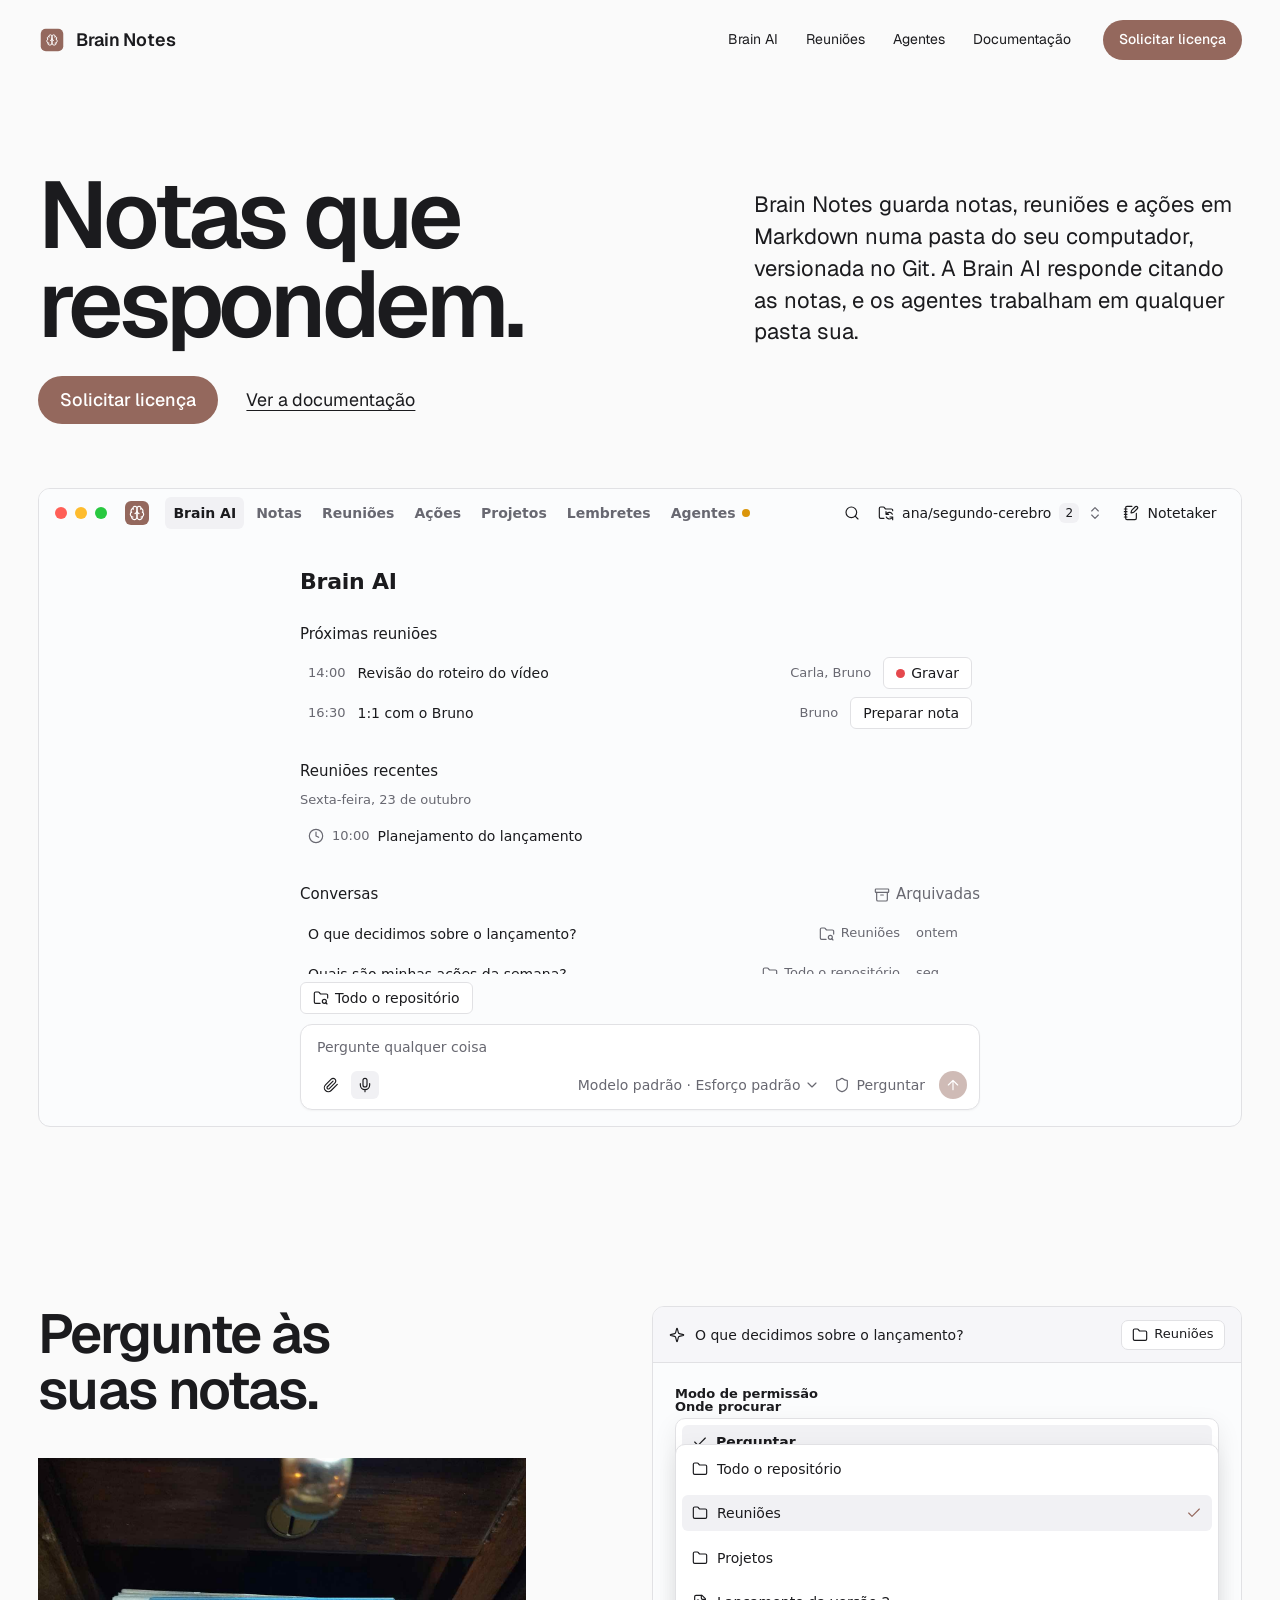
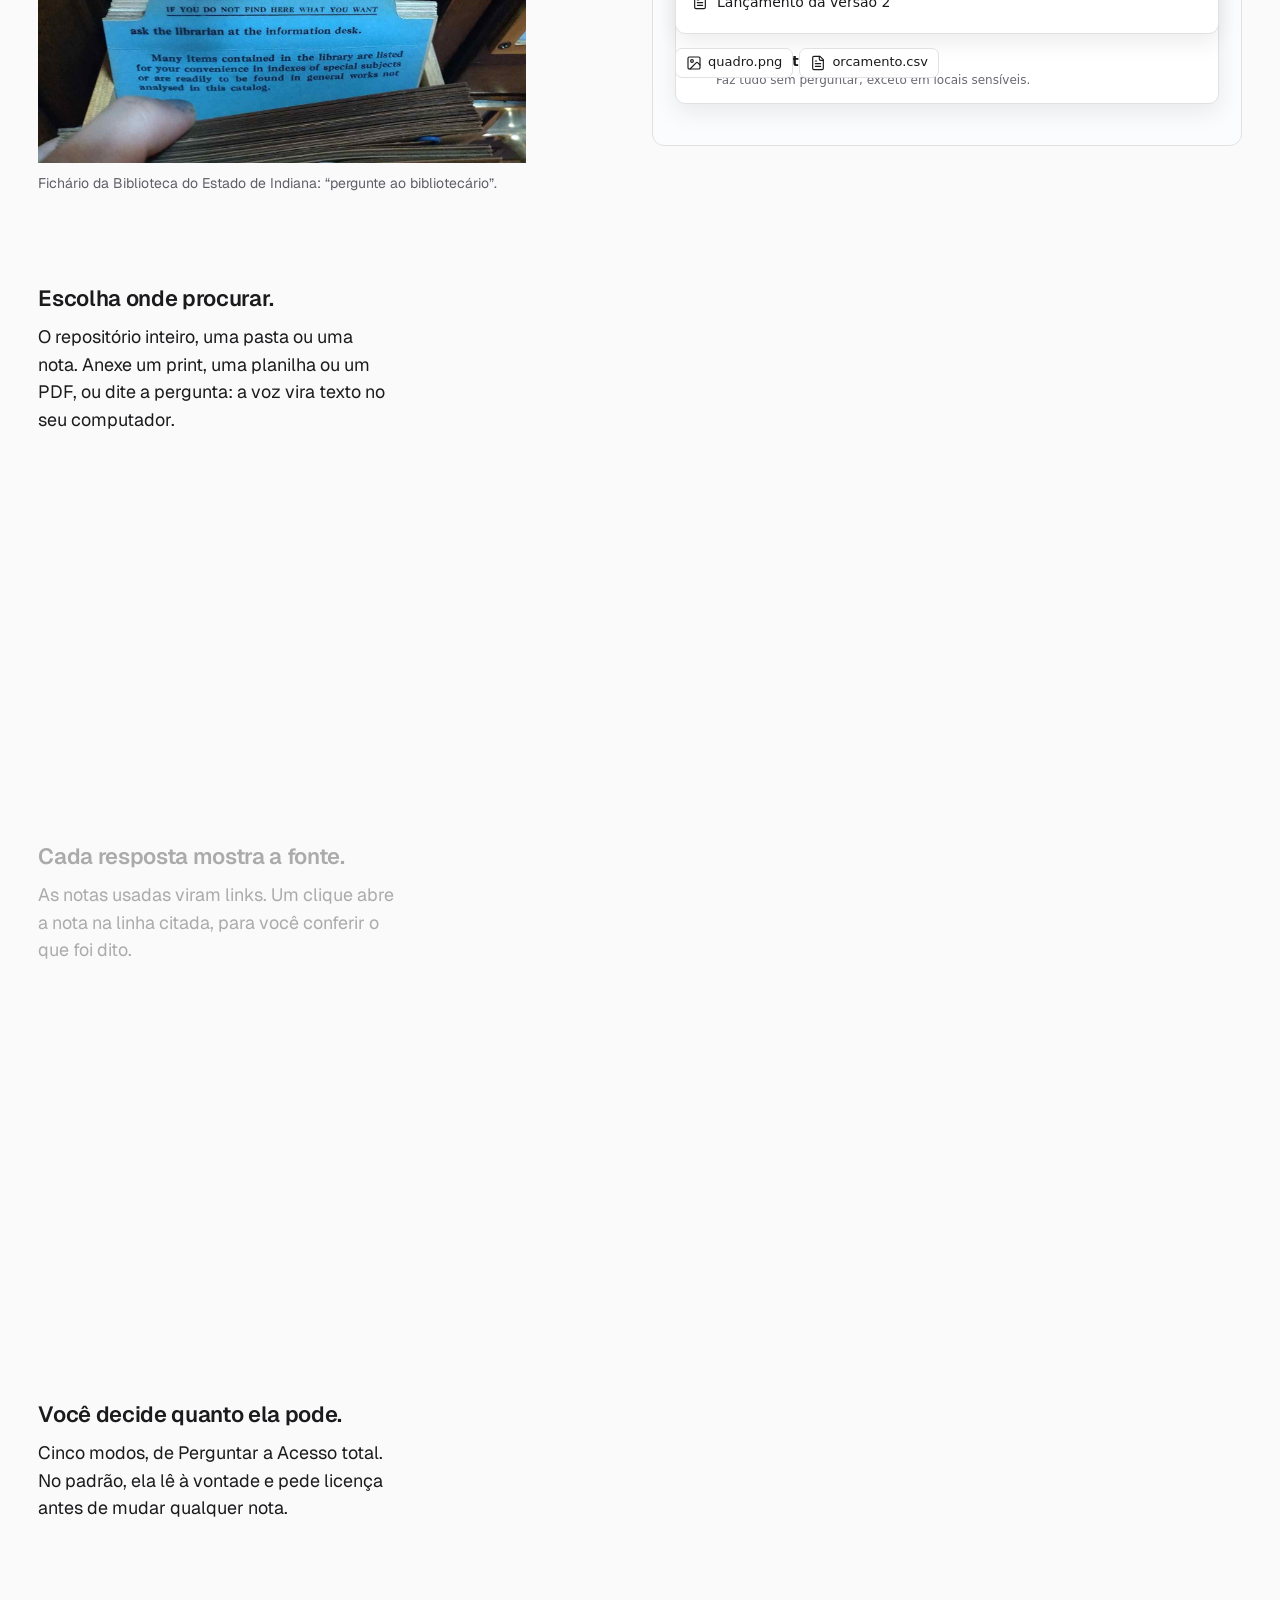
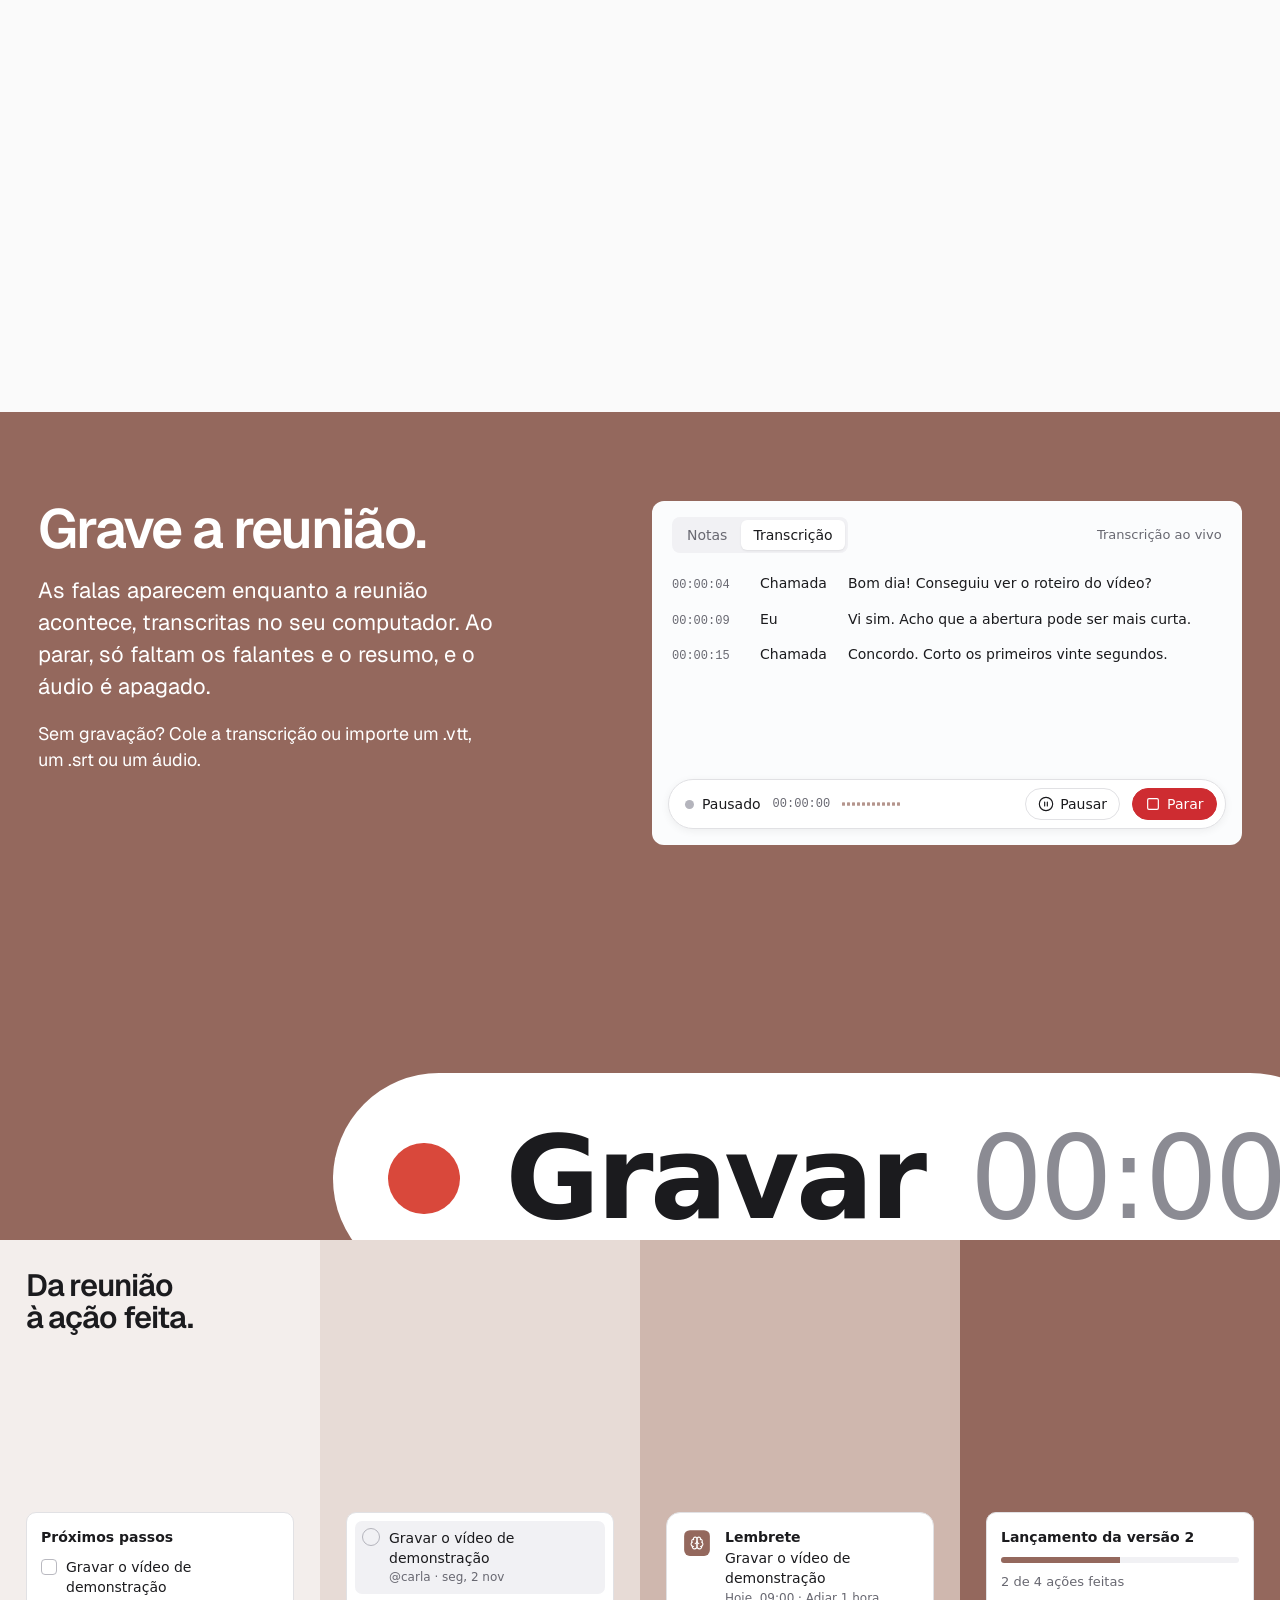
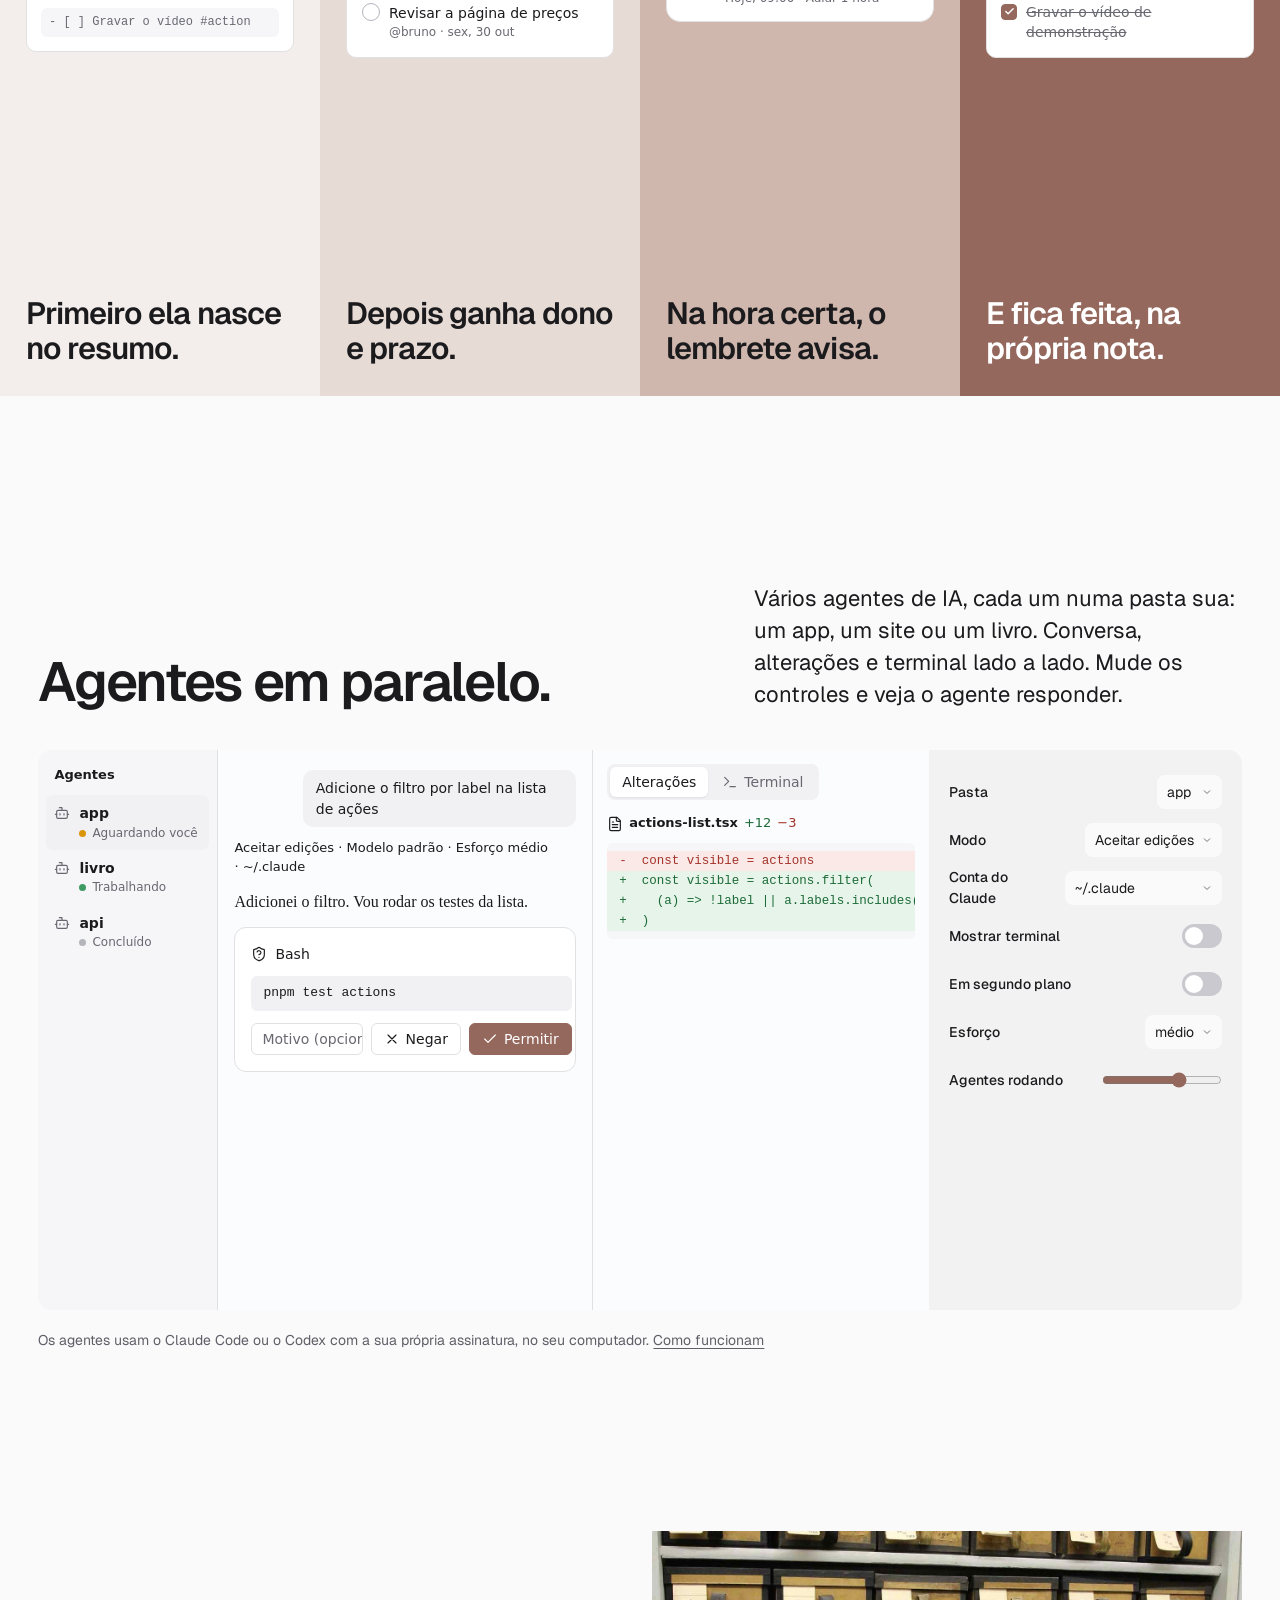
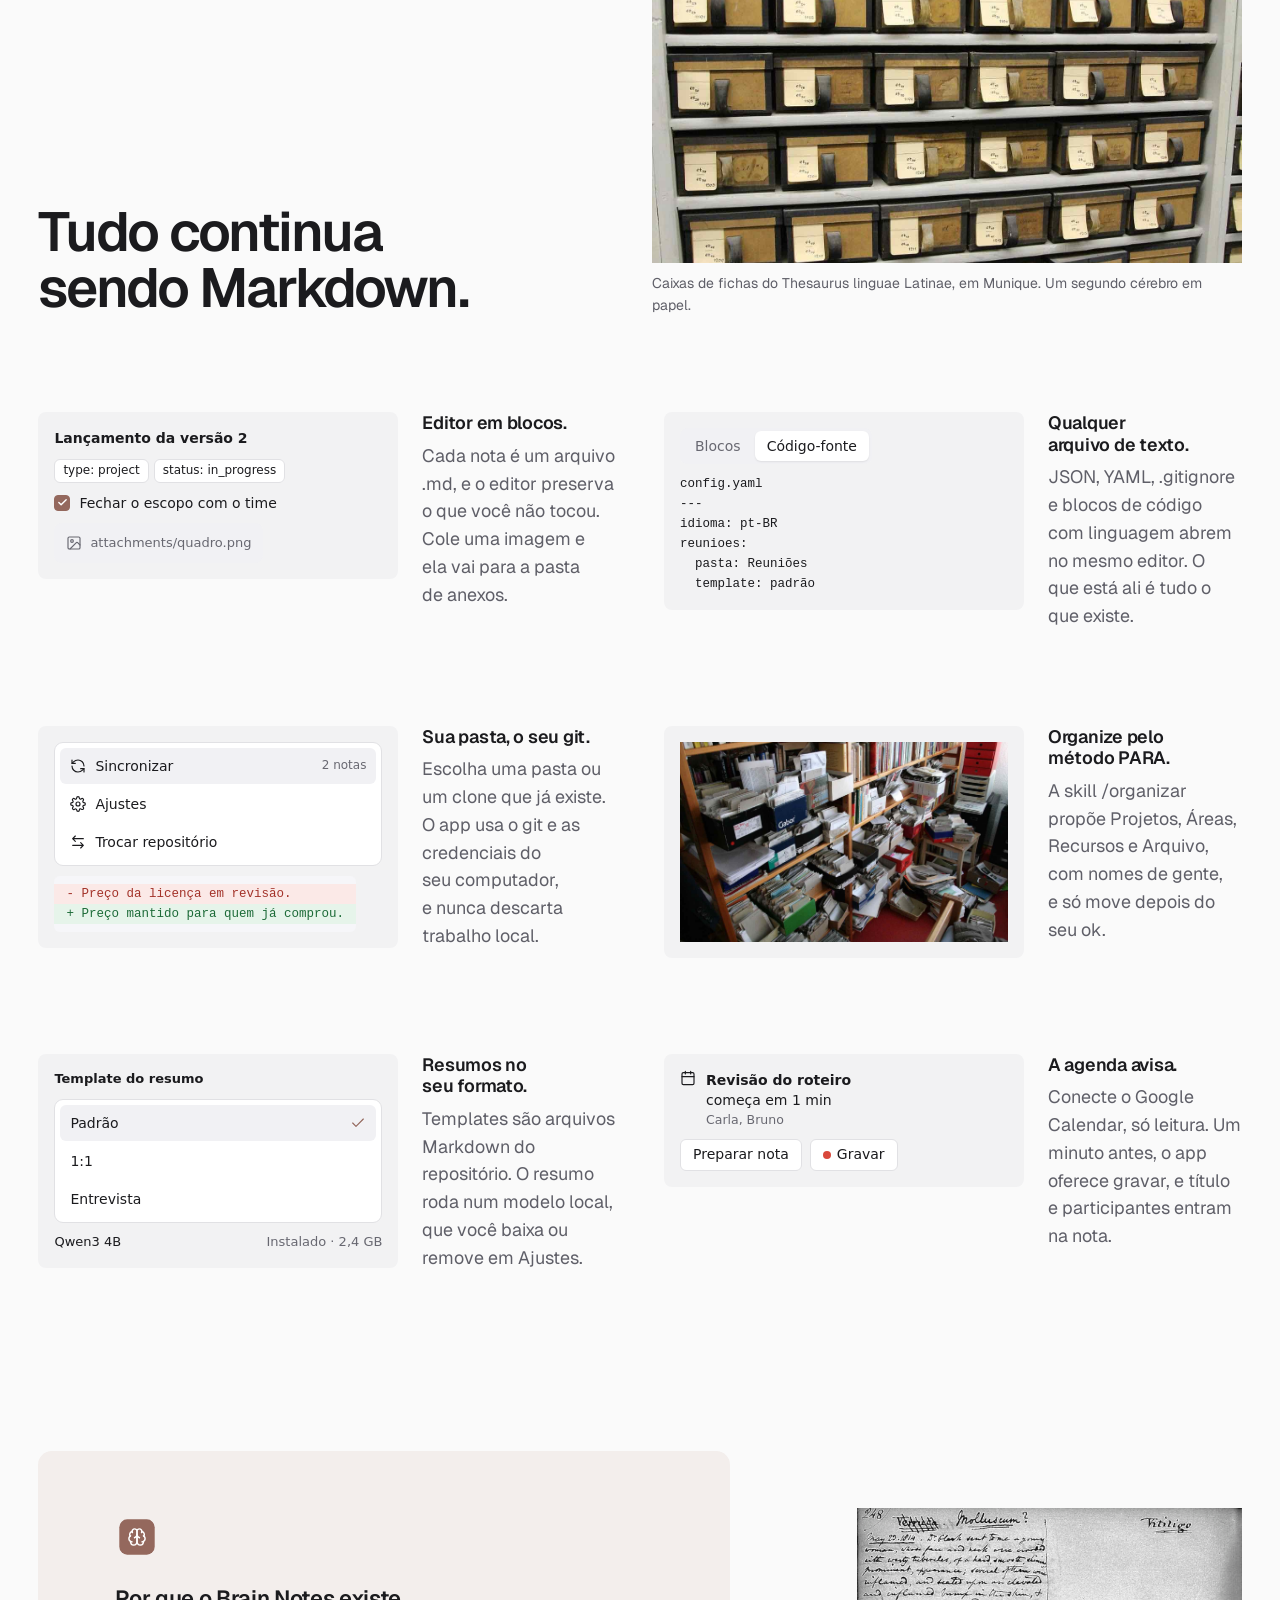
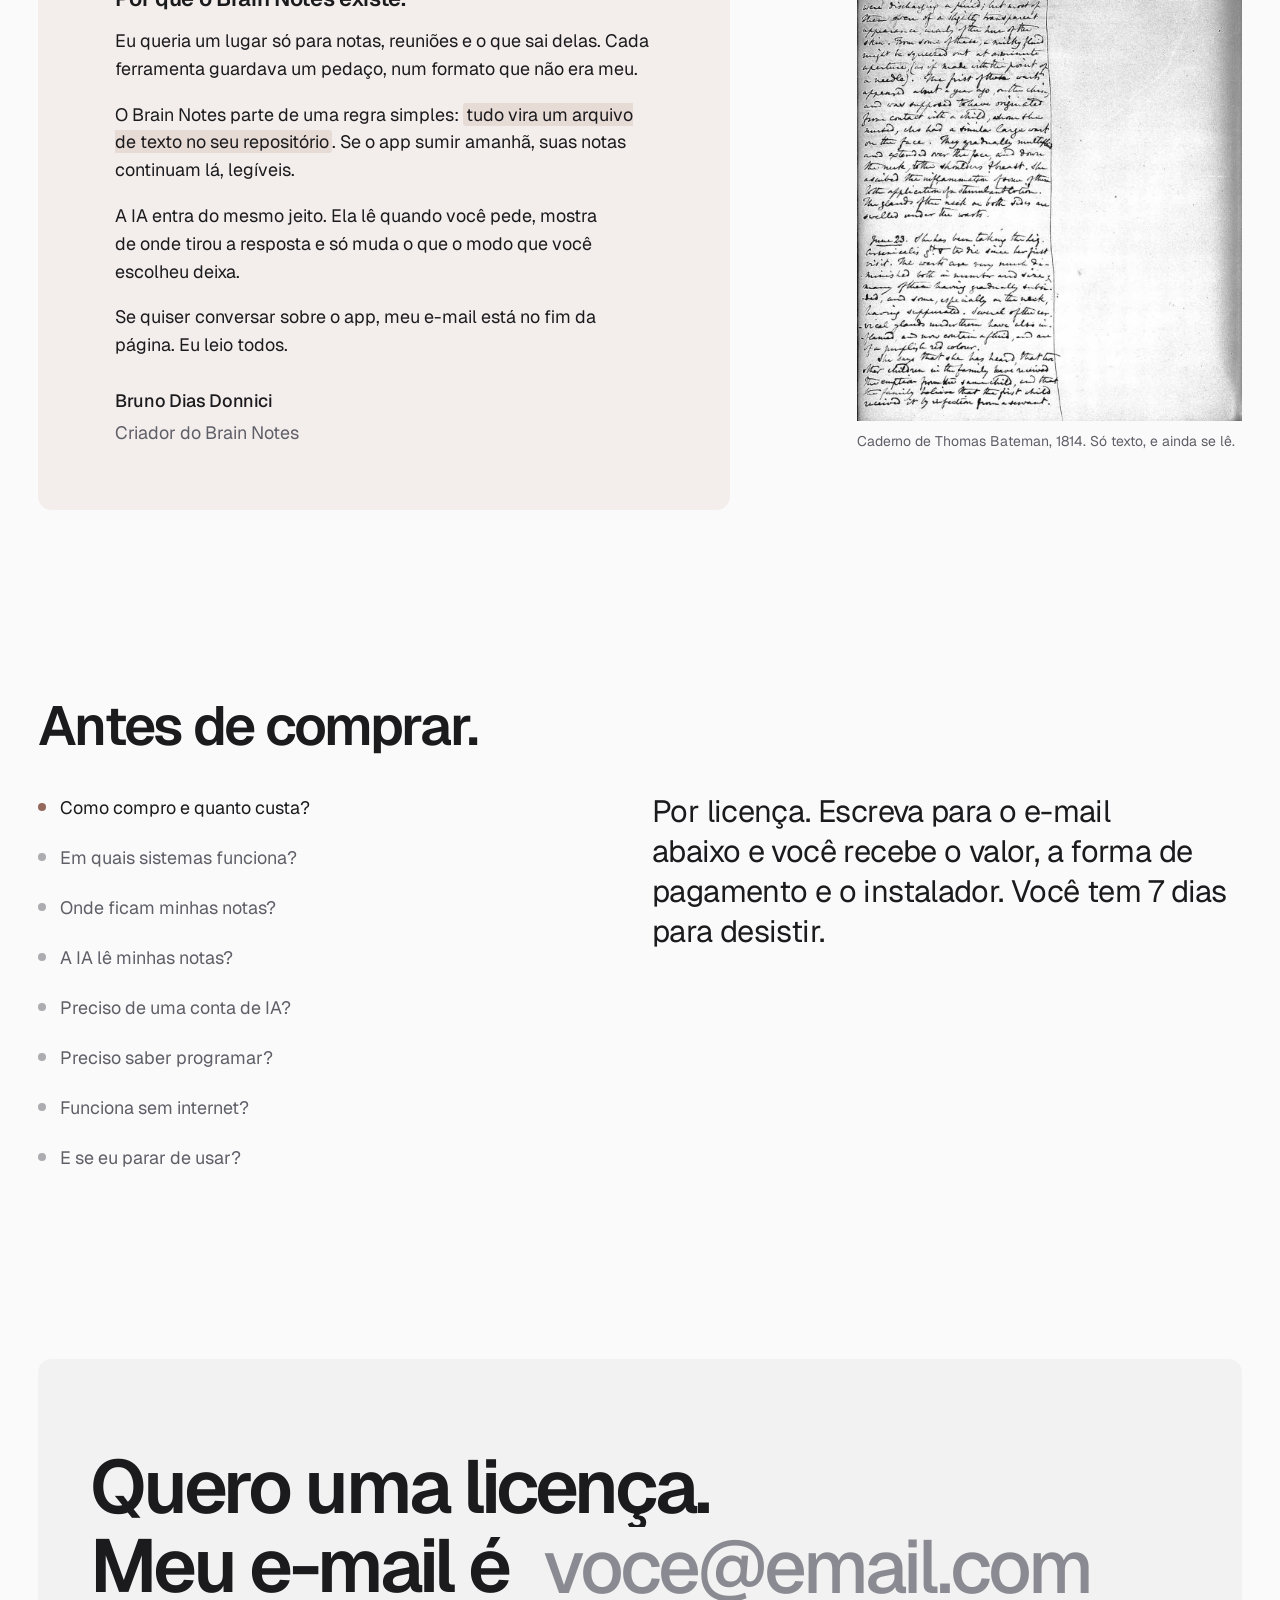
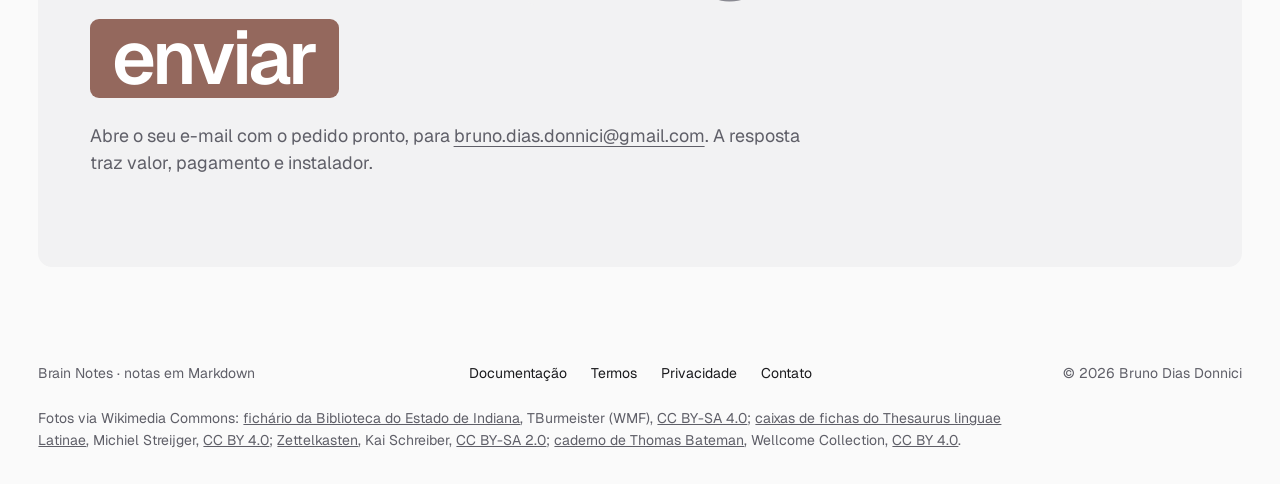
==== commit 5a4fadd5: "fix: rebuild the app mockup from the real app screens The hero window now follows the app as capture" ====
--- a/index.html
+++ b/index.html
@@ -42,6 +42,22 @@
       <symbol id="i-logout" viewBox="0 0 24 24"><path d="M9 21H5a2 2 0 0 1-2-2V5a2 2 0 0 1 2-2h4"/><path d="m16 17 5-5-5-5M21 12H9"/></symbol>
       <symbol id="i-image" viewBox="0 0 24 24"><rect width="18" height="18" x="3" y="3" rx="2"/><circle cx="9" cy="9" r="2"/><path d="m21 15-3.086-3.086a2 2 0 0 0-2.828 0L6 21"/></symbol>
       <symbol id="i-settings" viewBox="0 0 24 24"><circle cx="12" cy="12" r="3"/><path d="M19.4 15a1.65 1.65 0 0 0 .33 1.82l.06.06a2 2 0 1 1-2.83 2.83l-.06-.06a1.65 1.65 0 0 0-1.82-.33 1.65 1.65 0 0 0-1 1.51V21a2 2 0 0 1-4 0v-.09A1.65 1.65 0 0 0 9 19.4a1.65 1.65 0 0 0-1.82.33l-.06.06a2 2 0 1 1-2.83-2.83l.06-.06A1.65 1.65 0 0 0 4.68 15a1.65 1.65 0 0 0-1.510-1H3a2 2 0 0 1 0-4h.09A1.65 1.65 0 0 0 4.6 9a1.65 1.65 0 0 0-.33-1.82l-.06-.06a2 2 0 1 1 2.83-2.83l.06.06A1.65 1.65 0 0 0 9 4.68a1.65 1.65 0 0 0 1-1.51V3a2 2 0 0 1 4 0v.09a1.65 1.65 0 0 0 1 1.51 1.65 1.65 0 0 0 1.82-.33l.06-.06a2 2 0 1 1 2.83 2.83l-.06.06A1.65 1.65 0 0 0 19.4 9a1.65 1.65 0 0 0 1.51 1H21a2 2 0 0 1 0 4h-.09a1.65 1.65 0 0 0-1.51 1z"/></symbol>
+      <symbol id="i-brain" viewBox="0 0 24 24"><path d="M12 5a3 3 0 1 0-5.997.125 4 4 0 0 0-2.526 5.77 4 4 0 0 0 .556 6.588A4 4 0 1 0 12 18Z"/><path d="M12 5a3 3 0 1 1 5.997.125 4 4 0 0 1 2.526 5.77 4 4 0 0 1-.556 6.588A4 4 0 1 1 12 18Z"/><path d="M15 13a4.5 4.5 0 0 1-3-4 4.5 4.5 0 0 1-3 4M17.599 6.5a3 3 0 0 0 .399-1.375M6.003 5.125A3 3 0 0 0 6.401 6.5M3.477 10.896a4 4 0 0 1 .585-.396M19.938 10.5a4 4 0 0 1 .585.396M6 18a4 4 0 0 1-1.967-.516M19.967 17.484A4 4 0 0 1 18 18"/></symbol>
+      <symbol id="i-folder-sync" viewBox="0 0 24 24"><path d="M9 20H4a2 2 0 0 1-2-2V5a2 2 0 0 1 2-2h3.9a2 2 0 0 1 1.69.9l.81 1.2a2 2 0 0 0 1.67.9H20a2 2 0 0 1 2 2v.5"/><path d="M12 10v4h4M12 14l1.535-1.605a5 5 0 0 1 8 1.5M22 22v-4h-4M22 18l-1.535 1.605a5 5 0 0 1-8-1.5"/></symbol>
+      <symbol id="i-folder-search" viewBox="0 0 24 24"><path d="M10.7 20H4a2 2 0 0 1-2-2V5a2 2 0 0 1 2-2h3.9a2 2 0 0 1 1.69.9l.81 1.2a2 2 0 0 0 1.67.9H20a2 2 0 0 1 2 2v4.1"/><path d="m21 21-1.9-1.9"/><circle cx="17" cy="17" r="3"/></symbol>
+      <symbol id="i-updown" viewBox="0 0 24 24"><path d="m7 15 5 5 5-5M7 9l5-5 5 5"/></symbol>
+      <symbol id="i-notebook" viewBox="0 0 24 24"><path d="M13.4 2H6a2 2 0 0 0-2 2v16a2 2 0 0 0 2 2h12a2 2 0 0 0 2-2v-7.4M2 6h4M2 10h4M2 14h4M2 18h4"/><path d="M21.378 5.626a1 1 0 1 0-3.004-3.004l-5.01 5.012a2 2 0 0 0-.506.854l-.837 2.87a.5.5 0 0 0 .62.62l2.87-.837a2 2 0 0 0 .854-.506z"/></symbol>
+      <symbol id="i-archive" viewBox="0 0 24 24"><rect width="20" height="5" x="2" y="3" rx="1"/><path d="M4 8v11a2 2 0 0 0 2 2h12a2 2 0 0 0 2-2V8M10 12h4"/></symbol>
+      <symbol id="i-arrow-up" viewBox="0 0 24 24"><path d="m5 12 7-7 7 7M12 19V5"/></symbol>
+      <symbol id="i-file-plus" viewBox="0 0 24 24"><path d="M15 2H6a2 2 0 0 0-2 2v16a2 2 0 0 0 2 2h12a2 2 0 0 0 2-2V7Z"/><path d="M14 2v4a2 2 0 0 0 2 2h4M9 15h6M12 18v-6"/></symbol>
+      <symbol id="i-folder-plus" viewBox="0 0 24 24"><path d="M12 10v6M9 13h6"/><path d="M20 20a2 2 0 0 0 2-2V8a2 2 0 0 0-2-2h-7.9a2 2 0 0 1-1.69-.9L9.6 3.9A2 2 0 0 0 7.93 3H4a2 2 0 0 0-2 2v13a2 2 0 0 0 2 2Z"/></symbol>
+      <symbol id="i-panel-left" viewBox="0 0 24 24"><rect width="18" height="18" x="3" y="3" rx="2"/><path d="M9 3v18M16 15l-3-3 3-3"/></symbol>
+      <symbol id="i-more" viewBox="0 0 24 24"><circle cx="12" cy="12" r="1"/><circle cx="19" cy="12" r="1"/><circle cx="5" cy="12" r="1"/></symbol>
+      <symbol id="i-x" viewBox="0 0 24 24"><path d="M18 6 6 18M6 6l12 12"/></symbol>
+      <symbol id="i-plus" viewBox="0 0 24 24"><path d="M5 12h14M12 5v14"/></symbol>
+      <symbol id="i-shield-q" viewBox="0 0 24 24"><path d="M20 13c0 5-3.5 7.5-7.66 8.95a1 1 0 0 1-.67-.01C7.5 20.5 4 18 4 13V6a1 1 0 0 1 1-1c2 0 4.5-1.2 6.24-2.72a1.17 1.17 0 0 1 1.52 0C14.51 3.81 17 5 19 5a1 1 0 0 1 1 1z"/><path d="M9.1 9a3 3 0 0 1 5.82 1c0 2-3 3-3 3M12 17h.01"/></symbol>
+      <symbol id="i-pause-circle" viewBox="0 0 24 24"><circle cx="12" cy="12" r="10"/><path d="M10 15V9M14 15V9"/></symbol>
+      <symbol id="i-square" viewBox="0 0 24 24"><rect width="16" height="16" x="4" y="4" rx="2"/></symbol>
     </svg>
 
     <header class="bar frame">
@@ -71,164 +87,220 @@
         </div>
 
         <div class="window" data-ui data-reveal style="--i: 3" id="app">
+          <!-- The app bar, as in the app: window buttons, the mark, the destinations; search, repository menu, Notetaker. -->
           <div class="w-top">
             <div class="w-lights" aria-hidden="true"><i></i><i></i><i></i></div>
-            <img class="w-logo" src="assets/icon.svg" alt="" width="22" height="22" />
+            <span class="w-mark" aria-hidden="true"><svg class="i"><use href="#i-brain" /></svg></span>
             <div class="w-modes" role="tablist" aria-label="Destinos do app">
-              <button role="tab" aria-selected="true" data-view="brain"><svg class="i"><use href="#i-sparkles" /></svg><span>Brain AI</span></button>
-              <button role="tab" aria-selected="false" data-view="notes"><svg class="i"><use href="#i-file" /></svg><span>Notas</span></button>
-              <button role="tab" aria-selected="false" data-view="meeting"><svg class="i"><use href="#i-calendar" /></svg><span>Reuniões</span></button>
-              <button role="tab" aria-selected="false" data-view="actions"><svg class="i"><use href="#i-check-circle" /></svg><span>Ações</span></button>
-              <button role="tab" aria-selected="false" data-view="agents"><svg class="i"><use href="#i-bot" /></svg><span>Agentes</span></button>
+              <button role="tab" aria-selected="true" data-view="brain">Brain AI</button>
+              <button role="tab" aria-selected="false" data-view="notes">Notas</button>
+              <button role="tab" aria-selected="false" data-view="meeting">Reuniões</button>
+              <button role="tab" aria-selected="false" data-view="actions">Ações</button>
+              <button role="tab" aria-selected="false" data-view="projects" class="w-wide">Projetos</button>
+              <button role="tab" aria-selected="false" data-view="reminders" class="w-wide">Lembretes</button>
+              <button role="tab" aria-selected="false" data-view="agents">Agentes<i class="w-dot"></i></button>
             </div>
             <div class="w-right">
               <span class="w-icon" aria-hidden="true"><svg class="i"><use href="#i-search" /></svg></span>
-              <span class="w-btn w-btn--rec w-note"><i></i><span>Notetaker</span></span>
               <div class="w-repo">
-                <button type="button" class="w-btn" aria-expanded="false" aria-haspopup="menu" id="repo-toggle">
-                  <svg class="i"><use href="#i-folder" /></svg><span class="w-repo-name">segundo-cerebro</span><b class="w-badge">2</b><svg class="i w-muted"><use href="#i-down" /></svg>
+                <button type="button" class="w-ghost" aria-expanded="false" aria-haspopup="menu" id="repo-toggle">
+                  <svg class="i"><use href="#i-folder-sync" /></svg><span class="w-repo-name">ana/segundo-cerebro</span><b class="w-badge">2</b><svg class="i w-muted"><use href="#i-updown" /></svg>
                 </button>
                 <ul class="w-menu" role="menu" id="repo-menu" hidden>
-                  <li role="menuitem"><svg class="i"><use href="#i-sync" /></svg>Sincronizar<span class="w-count">2 notas</span></li>
+                  <li role="menuitem"><svg class="i"><use href="#i-sync" /></svg>Sincronizar<span class="w-count">2</span></li>
                   <li role="menuitem"><svg class="i"><use href="#i-settings" /></svg>Ajustes</li>
                   <li role="menuitem"><svg class="i"><use href="#i-swap" /></svg>Trocar repositório</li>
                   <li role="menuitem"><svg class="i"><use href="#i-logout" /></svg>Sair</li>
                 </ul>
               </div>
+              <span class="w-ghost w-note"><svg class="i"><use href="#i-notebook" /></svg><span>Notetaker</span></span>
             </div>
           </div>
           <div class="w-body">
-            <!-- Brain AI home and conversation -->
-            <div class="w-main w-main--split" data-pane="brain">
-              <div class="a-list">
-                <p class="w-sub">Conversas</p>
-                <ul>
-                  <li class="is-on"><span><b>Nova conversa</b><small>Agora</small></span></li>
-                  <li><span><b>Ações da semana</b><small>Ontem</small></span></li>
-                  <li><span><b>Roteiro do vídeo</b><small>Seg</small></span></li>
-                </ul>
-              </div>
-              <div class="b-pane">
-                <div class="b-home">
+            <!-- Brain AI: the home, and a Conversation once you open one -->
+            <div class="w-main" data-pane="brain">
+              <div class="b-scroll">
+                <div class="b-home w-col">
                   <h2 class="w-h">Brain AI</h2>
-                  <p class="w-sub">Próximas reuniões</p>
+                  <p class="w-sec">Próximas reuniões</p>
                   <ul class="b-events">
-                    <li><span class="w-time">14:00</span><span class="b-title">Revisão do roteiro do vídeo</span><span class="w-muted b-who">Carla, Bruno</span><span class="w-btn w-btn--rec"><i></i>Gravar</span></li>
+                    <li><span class="w-time">14:00</span><span class="b-title">Revisão do roteiro do vídeo</span><span class="w-muted b-who">Carla, Bruno</span><span class="w-btn"><i class="w-rec"></i>Gravar</span></li>
                     <li><span class="w-time">16:30</span><span class="b-title">1:1 com o Bruno</span><span class="w-muted b-who">Bruno</span><span class="w-btn">Preparar nota</span></li>
                   </ul>
-                  <p class="w-sub">Reuniões recentes</p>
+                  <p class="w-sec">Reuniões recentes</p>
+                  <p class="w-day">Sexta-feira, 23 de outubro</p>
                   <ul class="b-recent">
-                    <li><svg class="i w-muted"><use href="#i-clock" /></svg><span class="w-time">Ontem 10:00</span>Planejamento do lançamento</li>
-                    <li><svg class="i w-muted"><use href="#i-clock" /></svg><span class="w-time">Seg 15:30</span>1:1 com a Carla</li>
+                    <li><svg class="i w-muted"><use href="#i-clock" /></svg><span class="w-time">10:00</span>Planejamento do lançamento</li>
                   </ul>
+                  <p class="w-sec w-sec--row">Conversas<span class="w-muted"><svg class="i"><use href="#i-archive" /></svg>Arquivadas</span></p>
+                  <ul class="b-convs">
+                    <li><button type="button" data-ask="0"><span>O que decidimos sobre o lançamento?</span><span class="w-muted"><svg class="i"><use href="#i-folder-search" /></svg>Reuniões</span><span class="w-muted">ontem</span></button></li>
+                    <li><button type="button" data-ask="1"><span>Quais são minhas ações da semana?</span><span class="w-muted"><svg class="i"><use href="#i-folder-search" /></svg>Todo o repositório</span><span class="w-muted">seg</span></button></li>
+                    <li><button type="button" data-ask="2"><span>Resuma a 1:1 com a Carla</span><span class="w-muted"><svg class="i"><use href="#i-folder-search" /></svg>Todo o repositório</span><span class="w-muted">seg</span></button></li>
+                  </ul>
                 </div>
                 <div class="b-chat" hidden>
-                  <div class="b-chat-head"><button class="w-icon" type="button" data-back aria-label="Voltar ao início"><svg class="i"><use href="#i-back" /></svg></button><span data-question></span></div>
-                  <div class="b-msgs" aria-live="polite">
-                    <p class="b-user" data-question></p>
-                    <p class="b-tools"><svg class="i w-muted"><use href="#i-chevron" /></svg><svg class="i w-muted"><use href="#i-wrench" /></svg><span data-tools>2 chamadas de ferramenta</span></p>
-                    <div class="b-answer" data-answer></div>
+                  <div class="b-chat-head"><button class="w-icon" type="button" data-back aria-label="Voltar ao início"><svg class="i"><use href="#i-back" /></svg></button><span data-question></span><span class="w-muted b-scope"><svg class="i"><use href="#i-folder-search" /></svg>Todo o repositório</span></div>
+                  <div class="b-msgs w-col" aria-live="polite">
+                    <p class="b-tools"><svg class="i"><use href="#i-wrench" /></svg><span data-tools>2 chamadas de ferramenta</span><svg class="i"><use href="#i-chevron" /></svg></p>
+                    <div class="w-read b-answer" data-answer></div>
                   </div>
                 </div>
-                <div class="b-composer">
-                  <div class="b-suggest" role="group" aria-label="Perguntas de exemplo">
-                    <button type="button" data-ask="0">O que decidimos sobre o lançamento?</button>
-                    <button type="button" data-ask="1">Quais são minhas ações da semana?</button>
-                    <button type="button" data-ask="2">Resuma a 1:1 com a Carla</button>
+              </div>
+              <div class="w-composer w-col">
+                <span class="w-btn w-scope"><svg class="i"><use href="#i-folder-search" /></svg>Todo o repositório</span>
+                <div class="w-box-in">
+                  <span class="w-ph">Pergunte qualquer coisa</span>
+                  <div class="w-row">
+                    <span class="w-icon"><svg class="i"><use href="#i-clip" /></svg></span>
+                    <span class="w-icon w-icon--on"><svg class="i"><use href="#i-mic" /></svg></span>
+                    <span class="w-muted w-model">Modelo padrão · Esforço padrão<svg class="i"><use href="#i-down" /></svg></span>
+                    <span class="w-mode"><svg class="i"><use href="#i-shield" /></svg>Perguntar</span>
+                    <span class="w-send"><svg class="i"><use href="#i-arrow-up" /></svg></span>
                   </div>
-                  <div class="b-input">
-                    <span class="b-field">Pergunte qualquer coisa</span>
-                    <div class="b-tools-row">
-                      <span class="w-chip"><svg class="i"><use href="#i-folder" /></svg>Todo o repositório</span>
-                      <span class="w-chip"><svg class="i"><use href="#i-shield" /></svg>Perguntar<svg class="i w-muted"><use href="#i-down" /></svg></span>
-                      <span class="w-icon"><svg class="i"><use href="#i-clip" /></svg></span>
-                      <span class="w-icon"><svg class="i"><use href="#i-mic" /></svg></span>
-                      <span class="w-send"><svg class="i"><use href="#i-send" /></svg></span>
+                </div>
+              </div>
+            </div>
+
+            <!-- Notas: the tree, the open note, its properties -->
+            <div class="w-main w-main--row" data-pane="notes" hidden>
+              <div class="n-tree">
+                <p class="n-tree-head"><span>Notas</span><svg class="i"><use href="#i-file-plus" /></svg><svg class="i"><use href="#i-folder-plus" /></svg><svg class="i"><use href="#i-panel-left" /></svg></p>
+                <ul>
+                  <li><svg class="i w-muted n-open"><use href="#i-chevron" /></svg><svg class="i w-muted"><use href="#i-folder" /></svg>Projetos</li>
+                  <li class="n-leaf is-on"><svg class="i w-muted"><use href="#i-file" /></svg>Lançamento da versão 2<svg class="i w-muted n-more"><use href="#i-more" /></svg></li>
+                  <li class="n-leaf"><svg class="i w-muted"><use href="#i-file" /></svg>Livro sobre hábitos</li>
+                  <li><svg class="i w-muted"><use href="#i-chevron" /></svg><svg class="i w-muted"><use href="#i-folder" /></svg>Áreas</li>
+                  <li><svg class="i w-muted"><use href="#i-chevron" /></svg><svg class="i w-muted"><use href="#i-folder" /></svg>Recursos</li>
+                  <li><svg class="i w-muted"><use href="#i-chevron" /></svg><svg class="i w-muted"><use href="#i-folder" /></svg>Arquivo</li>
+                  <li><svg class="i w-muted"><use href="#i-chevron" /></svg><svg class="i w-muted"><use href="#i-folder" /></svg>Reuniões</li>
+                  <li class="n-file"><svg class="i w-muted"><use href="#i-file" /></svg>README</li>
+                </ul>
+              </div>
+              <div class="n-main">
+                <div class="n-head">
+                  <p class="n-title"><b>Lançamento da versão 2</b><span class="w-muted">Lançamento da versão 2.md</span></p>
+                  <span class="w-ghost n-ask"><svg class="i"><use href="#i-sparkles" /></svg>Perguntar à Brain AI</span>
+                  <div class="w-seg"><span aria-selected="true">Blocos</span><span>Código-fonte</span><span>Diff</span><span>Histórico</span></div>
+                </div>
+                <div class="n-doc">
+                  <h3 class="n-h1">Lançamento da versão 2</h3>
+                  <p>A versão 2 sai em duas fases. Decisões em [[Planejamento do lançamento]].</p>
+                  <h4>Fase 1</h4>
+                  <p class="n-task"><span class="w-check is-on"><svg class="i"><use href="#i-check" /></svg></span><s>Fechar o escopo com o time #action @ana</s></p>
+                  <p class="n-task"><span class="w-check"></span>Revisar a página de preços #action @bruno 📅 2026-10-30</p><!-- taste-skill-ignore: file format -->
+                  <p class="n-img"><svg class="i"><use href="#i-image" /></svg>attachments/quadro-do-lancamento.png</p>
+                </div>
+              </div>
+              <div class="n-props">
+                <p class="n-cap">Propriedades</p>
+                <p class="n-label">type</p>
+                <p class="n-input">project</p>
+                <p class="n-label">status</p>
+                <p class="n-input">in_progress</p>
+                <p class="n-label">tags</p>
+                <p><span class="w-tag">lançamento<svg class="i"><use href="#i-x" /></svg></span></p>
+                <p class="n-input w-muted">Nova propriedade</p>
+              </div>
+            </div>
+
+            <!-- Reuniões: the list, with the two ways in -->
+            <div class="w-main" data-pane="meeting" hidden>
+              <div class="b-scroll">
+                <div class="w-col w-col--wide">
+                  <div class="w-page-head">
+                    <h2 class="w-h">Reuniões</h2>
+                    <span class="w-btn w-select">Todas as labels<svg class="i"><use href="#i-down" /></svg></span>
+                    <span class="w-btn"><svg class="i"><use href="#i-plus" /></svg>Nova reunião</span>
+                    <span class="w-btn w-btn--primary"><i class="w-rec"></i>Gravar reunião</span>
+                  </div>
+                  <p class="w-day w-day--caps">Sexta-feira, 23 de outubro</p>
+                  <div class="m-card"><b>Planejamento do lançamento</b><span class="w-muted"><svg class="i"><use href="#i-clock" /></svg>10:00 · 45 min<svg class="i"><use href="#i-users" /></svg>Ana, Bruno, Carla</span></div>
+                  <p class="w-day w-day--caps">Segunda-feira, 19 de outubro</p>
+                  <div class="m-card"><b>1:1 com a Carla</b><span class="w-muted"><svg class="i"><use href="#i-clock" /></svg>15:30 · 30 min<svg class="i"><use href="#i-users" /></svg>Eu, Carla</span></div>
+                  <div class="m-card"><b>Entrevista com a Marta</b><span class="w-muted"><svg class="i"><use href="#i-clock" /></svg>09:00 · 52 min<svg class="i"><use href="#i-users" /></svg>Eu, Marta</span><span class="w-tag">importada</span></div>
+                </div>
+              </div>
+            </div>
+
+            <!-- Ações: every #action of the repository, tickable -->
+            <div class="w-main" data-pane="actions" hidden>
+              <div class="b-scroll">
+                <div class="w-col w-col--wide">
+                  <div class="w-page-head">
+                    <h2 class="w-h">Ações</h2>
+                    <span class="w-btn w-btn--primary"><svg class="i"><use href="#i-plus" /></svg>Nova ação</span>
+                  </div>
+                  <p class="t-filters"><span class="w-btn w-select">Minhas<svg class="i"><use href="#i-down" /></svg></span><span class="w-btn w-select">Qualquer projeto<svg class="i"><use href="#i-down" /></svg></span><span class="w-btn w-select">Todas as labels<svg class="i"><use href="#i-down" /></svg></span><span class="w-btn w-select">Qualquer prazo<svg class="i"><use href="#i-down" /></svg></span></p>
+                  <div class="t-group">
+                    <p class="t-group-head"><svg class="i"><use href="#i-down" /></svg>A fazer<span class="w-muted">3</span></p>
+                    <ul class="t-list" id="action-list">
+                      <li><span class="t-prio is-high" title="Prioridade alta"></span><button type="button" class="w-check" aria-pressed="false" aria-label="Concluir"></button><span class="t-name">Revisar a página de preços</span><span class="w-muted t-due"><svg class="i"><use href="#i-calendar" /></svg>Amanhã</span><svg class="i w-muted"><use href="#i-file" /></svg></li>
+                      <li><span class="t-prio"></span><button type="button" class="w-check" aria-pressed="false" aria-label="Concluir"></button><span class="t-name">Gravar o vídeo de demonstração</span><span class="w-tag"><svg class="i"><use href="#i-folder" /></svg>Lançamento da versão 2 · Fase 1</span><svg class="i w-muted"><use href="#i-file" /></svg></li>
+                      <li><span class="t-prio"></span><button type="button" class="w-check" aria-pressed="false" aria-label="Concluir"></button><span class="t-name">Enviar o anúncio para a lista de espera</span><span class="w-muted t-due"><svg class="i"><use href="#i-calendar" /></svg>sáb, 31 out</span><svg class="i w-muted"><use href="#i-file" /></svg></li>
+                    </ul>
+                  </div>
+                </div>
+              </div>
+            </div>
+
+            <!-- Projetos -->
+            <div class="w-main" data-pane="projects" hidden>
+              <div class="b-scroll">
+                <div class="w-col w-col--wide">
+                  <div class="w-page-head"><h2 class="w-h">Projetos</h2><span class="w-btn w-btn--primary"><svg class="i"><use href="#i-plus" /></svg>Novo projeto</span></div>
+                  <div class="m-card"><b>Lançamento da versão 2</b><span class="w-muted">Em andamento · Fase 1 · 1 de 3 ações feitas</span><span class="p-bar"><i style="width: 33%"></i></span></div>
+                  <div class="m-card"><b>Livro sobre hábitos</b><span class="w-muted">Em andamento · Capítulo 3 · 4 de 9 ações feitas</span><span class="p-bar"><i style="width: 44%"></i></span></div>
+                </div>
+              </div>
+            </div>
+
+            <!-- Lembretes -->
+            <div class="w-main" data-pane="reminders" hidden>
+              <div class="b-scroll">
+                <div class="w-col w-col--wide">
+                  <div class="w-page-head"><h2 class="w-h">Lembretes</h2></div>
+                  <p class="w-day w-day--caps">Hoje</p>
+                  <div class="m-card"><b>Revisar a página de preços</b><span class="w-muted"><svg class="i"><use href="#i-bell" /></svg>09:00 · Lançamento da versão 2</span></div>
+                  <p class="w-day w-day--caps">Segunda-feira, 2 de novembro</p>
+                  <div class="m-card"><b>Gravar o vídeo de demonstração</b><span class="w-muted"><svg class="i"><use href="#i-bell" /></svg>09:00 · Lançamento da versão 2</span></div>
+                </div>
+              </div>
+            </div>
+
+            <!-- Agentes: the list, a Conversation waiting for you, its changes -->
+            <div class="w-main w-main--row" data-pane="agents" hidden>
+              <div class="n-tree a-side">
+                <p class="n-tree-head"><b>Agentes</b><span class="a-new"><svg class="i"><use href="#i-plus" /></svg>Novo agente</span></p>
+                <ul class="a-items">
+                  <li class="is-on"><svg class="i w-muted"><use href="#i-bot" /></svg><span><b>site</b><small><i class="dot dot--wait"></i>Aguardando você · Atualize a…</small></span><span class="w-muted a-when">agora</span></li>
+                  <li><svg class="i w-muted"><use href="#i-bot" /></svg><span><b>livro</b><small><i class="dot dot--work"></i>Trabalhando · Reescreva a…</small></span><span class="w-muted a-when">2 min</span></li>
+                  <li><svg class="i w-muted"><use href="#i-bot" /></svg><span><b>app</b><small><i class="dot"></i>Concluído · Adicione o fi…</small></span><span class="w-muted a-when">1 h</span></li>
+                </ul>
+              </div>
+              <div class="n-main">
+                <div class="a-tabs"><span class="a-tab">Atualize a página de pre…</span><svg class="i w-muted"><use href="#i-plus" /></svg></div>
+                <div class="b-scroll">
+                  <div class="b-msgs a-msgs">
+                    <p class="w-muted a-meta">Aceitar edições · Modelo padrão · Esforço padrão</p>
+                    <p class="b-tools"><svg class="i"><use href="#i-wrench" /></svg>4 chamadas de ferramenta<svg class="i"><use href="#i-chevron" /></svg></p>
+                    <p class="w-read">Atualizei o texto e a tabela de planos em <u>plans.json</u>. Preciso rodar o build para conferir.</p>
+                    <div class="w-perm">
+                      <p class="w-perm-title"><svg class="i"><use href="#i-shield-q" /></svg>Bash</p>
+                      <code>npm run build</code>
+                      <div class="w-perm-row"><span class="w-input">Motivo (opcional)</span><span class="w-btn"><svg class="i"><use href="#i-x" /></svg>Negar</span><span class="w-btn w-wide">Permitir sempre neste repositório</span><span class="w-btn w-btn--primary"><svg class="i"><use href="#i-check" /></svg>Permitir</span></div>
                     </div>
+                    <p class="w-muted w-activity"><svg class="i"><use href="#i-pause-circle" /></svg>Aguardando sua aprovação<span class="w-time">0:12</span></p>
                   </div>
                 </div>
               </div>
-            </div>
-
-            <!-- Notes: the tree /organizar left, and a note open -->
-            <div class="w-main w-main--split" data-pane="notes" hidden>
-              <div class="a-list n-tree">
-                <p class="w-sub">Notas</p>
-                <ul>
-                  <li><svg class="i w-muted n-open"><use href="#i-chevron" /></svg><svg class="i"><use href="#i-folder" /></svg>Projetos</li>
-                  <li class="n-leaf is-on"><svg class="i"><use href="#i-file" /></svg>Lançamento da versão 2</li>
-                  <li class="n-leaf"><svg class="i"><use href="#i-file" /></svg>Livro sobre hábitos</li>
-                  <li><svg class="i w-muted"><use href="#i-chevron" /></svg><svg class="i"><use href="#i-folder" /></svg>Áreas</li>
-                  <li><svg class="i w-muted"><use href="#i-chevron" /></svg><svg class="i"><use href="#i-folder" /></svg>Recursos</li>
-                  <li><svg class="i w-muted"><use href="#i-chevron" /></svg><svg class="i"><use href="#i-folder" /></svg>Arquivo</li>
-                  <li><svg class="i w-muted"><use href="#i-chevron" /></svg><svg class="i"><use href="#i-folder" /></svg>Reuniões</li>
-                </ul>
-              </div>
-              <div class="n-doc">
-                <p class="n-path w-muted">Projetos / Lançamento da versão 2.md</p>
-                <h2 class="w-h">Lançamento da versão 2</h2>
-                <p class="pf-props"><span class="w-tag">type: project</span><span class="w-tag">status: in_progress</span><span class="w-tag">prazo: 2026-11-04</span></p>
-                <h3>Fase 1</h3>
-                <p class="pf-task"><span class="w-box is-on"><svg class="i"><use href="#i-check" /></svg></span>Fechar o escopo com o time</p>
-                <p class="pf-task"><span class="w-box"></span>Revisar a página de preços</p>
-                <p class="n-img"><svg class="i"><use href="#i-image" /></svg>attachments/quadro-do-lancamento.png</p>
-                <p>Ver também [[Planejamento do lançamento]].</p>
-              </div>
-            </div>
-
-            <!-- Meetings: the note the Notetaker wrote -->
-            <div class="w-main" data-pane="meeting" hidden>
-              <div class="m-head">
-                <h2 class="w-h">Planejamento do lançamento</h2>
-                <p class="m-meta"><span><svg class="i"><use href="#i-clock" /></svg>Ontem, 10:00 · 45 min</span><span><svg class="i"><use href="#i-users" /></svg>Ana, Bruno, Carla</span><span class="w-label">produto</span></p>
-                <div class="w-seg"><span aria-selected="true">Notas e resumo</span><span>Transcrição</span></div>
-              </div>
-              <div class="m-doc">
-                <h3>Resumo</h3>
-                <p>O time decidiu lançar a versão 2 em duas fases. A Brain AI entra primeiro; os Agentes saem na semana seguinte, depois dos testes com a lista de espera.</p>
-                <h3>Decisões</h3>
-                <ul><li>Lançamento em duas fases, Brain AI primeiro.</li><li>Preço mantido para quem já comprou.</li></ul>
-                <h3>Próximos passos</h3>
-                <ul class="m-tasks">
-                  <li><span class="w-box"></span>Revisar o texto da página de preços <span class="w-tag">sex</span><span class="w-tag">@bruno</span></li>
-                  <li><span class="w-box"></span>Gravar o vídeo de demonstração <span class="w-tag">seg</span><span class="w-tag">@carla</span></li>
-                </ul>
-              </div>
-            </div>
-
-            <!-- Actions: every #action of the repository, tickable -->
-            <div class="w-main" data-pane="actions" hidden>
-              <div class="m-head">
-                <h2 class="w-h">Ações</h2>
-                <div class="w-seg"><span aria-selected="true">Esta semana</span><span>Atrasadas</span><span>Todas</span></div>
-              </div>
-              <ul class="t-list" id="action-list">
-                <li><button type="button" class="w-box" aria-pressed="false" aria-label="Concluir"></button><span>Revisar o texto da página de preços<small>@bruno · sex, 30 out · Lançamento da versão 2</small></span><span class="w-tag">alta</span></li>
-                <li><button type="button" class="w-box" aria-pressed="false" aria-label="Concluir"></button><span>Gravar o vídeo de demonstração<small>@carla · seg, 2 nov · Lançamento da versão 2</small></span></li>
-                <li><button type="button" class="w-box" aria-pressed="false" aria-label="Concluir"></button><span>Enviar o anúncio para a lista de espera<small>@ana · sáb, 31 out</small></span></li>
-                <li><button type="button" class="w-box is-on" aria-pressed="true" aria-label="Reabrir"><svg class="i"><use href="#i-check" /></svg></button><span>Fechar o escopo com o time<small>@ana · feita ontem</small></span></li>
-              </ul>
-            </div>
-
-            <!-- Agents: three running, one waiting for you -->
-            <div class="w-main w-main--split" data-pane="agents" hidden>
-              <div class="a-list">
-                <p class="w-sub">Agentes</p>
-                <ul>
-                  <li class="is-on"><svg class="i"><use href="#i-bot" /></svg><span><b>site</b><small><i class="dot dot--wait"></i>Aguardando você</small></span></li>
-                  <li><svg class="i"><use href="#i-bot" /></svg><span><b>livro</b><small><i class="dot dot--work"></i>Trabalhando</small></span></li>
-                  <li><svg class="i"><use href="#i-bot" /></svg><span><b>app</b><small><i class="dot"></i>Concluído</small></span></li>
-                </ul>
-              </div>
-              <div class="a-conv">
-                <p class="b-user">Atualize a página de preços com o novo plano</p>
-                <p class="a-meta">Aceitar edições · Modelo padrão · Esforço médio</p>
-                <p>Atualizei o texto e a tabela de planos. Preciso rodar o build para conferir.</p>
-                <div class="a-perm">
-                  <p><svg class="i"><use href="#i-shield" /></svg>Rodar comando</p>
-                  <code>npm run build</code>
-                  <div class="a-perm-actions"><span class="w-btn">Negar</span><span class="w-btn w-btn--primary"><svg class="i"><use href="#i-check" /></svg>Permitir</span></div>
-                </div>
+              <div class="n-props a-changes">
+                <div class="w-seg"><span aria-selected="true">Alterações</span><span>Terminal</span></div>
+                <p class="a-file"><svg class="i w-muted"><use href="#i-file" /></svg>plans.json<b class="add">+7</b><b class="del">−1</b></p>
+                <pre class="w-diff"><code><span class="del">-  ]</span>
+<span class="add">+  ,{ "nome": "Equipe",</span>
+<span class="add">+     "licencas": 5 }</span>
+<span class="add">+  ]</span></code></pre>
               </div>
             </div>
           </div>
@@ -271,7 +343,7 @@
                 <p class="p-attach"><span class="w-chip"><svg class="i"><use href="#i-image" /></svg>quadro.png</span><span class="w-chip"><svg class="i"><use href="#i-file" /></svg>orcamento.csv</span></p>
               </div>
               <div class="p-answer" data-show="1">
-                <p>O lançamento foi dividido em duas fases: a Brain AI sai primeiro e os Agentes na semana seguinte (<span class="w-cite">Planejamento do lançamento</span>).</p>
+                <p class="w-read">O lançamento foi dividido em duas fases: a Brain AI sai primeiro e os Agentes na semana seguinte (<span class="w-cite">Planejamento do lançamento</span>).</p>
                 <div class="p-source">
                   <p class="w-sub"><svg class="i"><use href="#i-file" /></svg>Reuniões/Planejamento do lançamento.md</p>
                   <p><span class="ln">12</span>## Resumo</p>
@@ -282,11 +354,11 @@
               <div class="p-modes" data-show="2">
                 <p class="w-sub">Modo de permissão</p>
                 <ul>
-                  <li class="is-on"><span><b>Perguntar</b><small>Lê o repositório sem perguntar; pergunta antes do resto.</small></span><svg class="i w-tick"><use href="#i-check" /></svg></li>
-                  <li><span><b>Aceitar edições</b><small>Também cria e edita no repositório sem perguntar.</small></span></li>
-                  <li><span><b>Planejar</b><small>Só investiga e propõe um plano, sem alterar nada.</small></span></li>
-                  <li><span><b>Auto</b><small>O provedor decide sozinho e pergunta nas ações arriscadas.</small></span></li>
-                  <li><span><b>Acesso total</b><small>Faz tudo sem perguntar, exceto em locais sensíveis.</small></span></li>
+                  <li class="is-on"><svg class="i"><use href="#i-check" /></svg><span><b>Perguntar</b><small>Lê o repositório sem perguntar; pergunta antes do resto.</small></span></li>
+                  <li><i></i><span><b>Aceitar edições</b><small>Também cria e edita no repositório sem perguntar.</small></span></li>
+                  <li><i></i><span><b>Planejar</b><small>Só investiga e propõe um plano, sem alterar nada.</small></span></li>
+                  <li><i></i><span><b>Auto</b><small>O provedor decide sozinho e pergunta nas ações arriscadas.</small></span></li>
+                  <li><i></i><span><b>Acesso total</b><small>Faz tudo sem perguntar, exceto em locais sensíveis.</small></span></li>
                 </ul>
               </div>
             </div>
@@ -307,17 +379,20 @@
           </div>
           <div class="live" data-ui data-reveal style="--i: 2">
             <div class="live-head">
-              <span class="live-state"><i class="dot" data-live-dot></i><span data-live-state>Transcrição ao vivo</span></span>
               <div class="w-seg"><span>Notas</span><span aria-selected="true">Transcrição</span></div>
+              <span class="w-muted" data-live-state>Transcrição ao vivo</span>
             </div>
             <ol class="live-lines" data-live-lines aria-live="polite">
-              <li><b>Chamada</b><span class="w-time">00:04</span><p>Bom dia! Conseguiu ver o roteiro do vídeo?</p></li>
-              <li><b>Eu</b><span class="w-time">00:09</span><p>Vi sim. Acho que a abertura pode ser mais curta.</p></li>
-              <li><b>Chamada</b><span class="w-time">00:15</span><p>Concordo. Corto os primeiros vinte segundos.</p></li>
+              <li><span class="live-t">00:00:04</span><b>Chamada</b><p>Bom dia! Conseguiu ver o roteiro do vídeo?</p></li>
+              <li><span class="live-t">00:00:09</span><b>Eu</b><p>Vi sim. Acho que a abertura pode ser mais curta.</p></li>
+              <li><span class="live-t">00:00:15</span><b>Chamada</b><p>Concordo. Corto os primeiros vinte segundos.</p></li>
             </ol>
-            <div class="live-meters" aria-hidden="true">
-              <span>Seu microfone<i class="meter" data-meter></i></span>
-              <span>Chamada<i class="meter" data-meter></i></span>
+            <div class="live-bar">
+              <span class="live-rec"><i class="w-rec" data-live-dot></i><span data-live-label>Pausado</span></span>
+              <span class="live-t" data-live-clock>00:00:00</span>
+              <span class="live-wave" aria-hidden="true"><i data-meter></i><i data-meter></i><i data-meter></i><i data-meter></i><i data-meter></i><i data-meter></i><i data-meter></i><i data-meter></i><i data-meter></i><i data-meter></i><i data-meter></i><i data-meter></i></span>
+              <span class="w-btn live-pause"><svg class="i"><use href="#i-pause-circle" /></svg>Pausar</span>
+              <span class="w-btn live-stop"><svg class="i"><use href="#i-square" /></svg>Parar</span>
             </div>
           </div>
         </div>
@@ -344,8 +419,8 @@
         <div class="field field--2">
           <div class="card" data-ui>
             <ul class="card-rows">
-              <li class="is-on"><span class="w-box"></span><span>Gravar o vídeo de demonstração<small>@carla · seg, 2 nov</small></span></li>
-              <li><span class="w-box"></span><span>Revisar a página de preços<small>@bruno · sex, 30 out</small></span></li>
+              <li class="is-on"><span class="w-check"></span><span>Gravar o vídeo de demonstração<small>@carla · seg, 2 nov</small></span></li>
+              <li><span class="w-check"></span><span>Revisar a página de preços<small>@bruno · sex, 30 out</small></span></li>
             </ul>
           </div>
           <p class="clause">Depois ganha dono e prazo.</p>
@@ -386,11 +461,11 @@
             <div class="as-conv">
               <p class="b-user" data-agent-ask>Adicione o filtro por label na lista de ações</p>
               <p class="a-meta" data-agent-meta>Perguntar · Modelo padrão · Esforço médio</p>
-              <p data-agent-say>Encontrei o componente da lista. Vou adicionar o filtro e rodar os testes.</p>
-              <div class="a-perm" data-perm>
-                <p><svg class="i"><use href="#i-shield" /></svg><span data-perm-title>Rodar comando</span></p>
+              <p class="w-read" data-agent-say>Encontrei o componente da lista. Vou adicionar o filtro e rodar os testes.</p>
+              <div class="w-perm" data-perm>
+                <p class="w-perm-title"><svg class="i"><use href="#i-shield-q" /></svg><span data-perm-title>Bash</span></p>
                 <code data-cmd>pnpm test actions</code>
-                <div class="a-perm-actions"><span class="w-btn">Negar</span><span class="w-btn w-btn--primary"><svg class="i"><use href="#i-check" /></svg>Permitir</span></div>
+                <div class="w-perm-row"><span class="w-input">Motivo (opcional)</span><span class="w-btn"><svg class="i"><use href="#i-x" /></svg>Negar</span><span class="w-btn w-btn--primary"><svg class="i"><use href="#i-check" /></svg>Permitir</span></div>
               </div>
               <p class="a-auto" data-auto hidden><svg class="i"><use href="#i-check" /></svg><span></span></p>
               <div class="as-bg" data-bg hidden>
--- a/assets/site.css
+++ b/assets/site.css
@@ -15,21 +15,24 @@
   --field-4: #94685d;
 
   /* The app's own tokens, used only inside [data-ui] fragments. */
-  --w-bg: #fcfcfd;
-  --w-side: #f6f6f7;
-  --w-card: #ffffff;
-  --w-line: #e4e4e7;
-  --w-hover: #efeff1;
-  --w-muted: #63636c;
+  --w-bg: oklch(0.99 0.002 286);
+  --w-side: oklch(0.975 0.003 286);
+  --w-card: oklch(1 0 0);
+  --w-line: oklch(0.91 0.004 286);
+  --w-hover: oklch(0.96 0.004 286);
+  --w-muted: oklch(0.52 0.014 286);
+  --w-brand: oklch(0.56 0.06 35);
+  --w-brand-ink: oklch(0.5 0.06 35);
+  --w-serif: ui-serif, 'New York', Georgia, serif;
   --w-add: #e6f4ea;
   --w-add-ink: #1d6b38;
   --w-del: #fbe9e7;
   --w-del-ink: #a3332a;
-  --w-warn: #d89b2b;
+  --w-warn: oklch(0.72 0.15 75);
   --w-ok: #3f9a63;
 
   --font: 'Geist', ui-sans-serif, system-ui, -apple-system, 'Segoe UI', sans-serif;
-  --ui: var(--font);
+  --ui: ui-sans-serif, system-ui, -apple-system, 'Segoe UI', Roboto, 'Helvetica Neue', Arial, sans-serif;
   --mono: ui-monospace, 'SF Mono', Menlo, Consolas, monospace; /* taste-skill-ignore: code only */
 
   --step-small: 0.875rem;
@@ -59,12 +62,13 @@
     --field-2: #2c2422;
     --field-3: #46362f;
     --field-4: #7d564c;
-    --w-bg: #18181b;
-    --w-side: #1d1d20;
-    --w-card: #232327;
-    --w-line: #2e2e33;
-    --w-hover: #2a2a2e;
-    --w-muted: #a1a1aa;
+    --w-bg: oklch(0.16 0.004 286);
+    --w-side: oklch(0.19 0.005 286);
+    --w-card: oklch(0.2 0.005 286);
+    --w-line: oklch(0.3 0.005 286);
+    --w-hover: oklch(0.25 0.006 286);
+    --w-muted: oklch(0.7 0.012 286);
+    --w-brand-ink: oklch(0.76 0.06 35);
     --w-add: #173323;
     --w-add-ink: #8fd6a7;
     --w-del: #3a1d1a;
@@ -84,12 +88,13 @@
   --field-2: #2c2422;
   --field-3: #46362f;
   --field-4: #7d564c;
-  --w-bg: #18181b;
-  --w-side: #1d1d20;
-  --w-card: #232327;
-  --w-line: #2e2e33;
-  --w-hover: #2a2a2e;
-  --w-muted: #a1a1aa;
+  --w-bg: oklch(0.16 0.004 286);
+  --w-side: oklch(0.19 0.005 286);
+  --w-card: oklch(0.2 0.005 286);
+  --w-line: oklch(0.3 0.005 286);
+  --w-hover: oklch(0.25 0.006 286);
+  --w-muted: oklch(0.7 0.012 286);
+  --w-brand-ink: oklch(0.76 0.06 35);
   --w-add: #173323;
   --w-add-ink: #8fd6a7;
   --w-del: #3a1d1a;
@@ -274,7 +279,8 @@
   overflow: hidden;
   white-space: pre;
 }
-.w-diff span { display: block; padding: 0 12px; }
+.w-diff code { white-space: normal; }
+.w-diff span { display: block; padding: 0 12px; white-space: pre; }
 .add { background: var(--w-add); color: var(--w-add-ink); }
 .del { background: var(--w-del); color: var(--w-del-ink); }
 b.add, b.del { background: none; font-weight: 500; }
@@ -283,193 +289,198 @@
 .dot--work { background: var(--w-ok); animation: pulse 1.6s var(--ease) infinite; }
 @keyframes pulse { 50% { opacity: 0.35; } }
 
-/* The window */
+/* The window: the app as it is (tokens, type and layout from src/renderer). */
 .window {
   border: 1px solid var(--w-line); /* taste-skill-ignore: app fragment */
   border-radius: 12px;
   background: var(--w-bg);
   overflow: hidden;
 }
-.w-top {
-  display: flex;
-  align-items: center;
-  height: 44px;
-  padding: 0 10px 0 16px;
-  background: var(--w-side);
-}
-.w-lights { display: flex; gap: 8px; margin-right: 18px; }
-.w-lights i { width: 12px; height: 12px; border-radius: 50%; background: #dcdce0; }
-.w-logo { border-radius: 5px; margin-right: 12px; }
-.w-modes { display: flex; gap: 2px; }
-.w-modes button {
-  display: inline-flex;
-  align-items: center;
-  gap: 7px;
-  height: 32px;
-  padding: 0 12px;
-  border-radius: 7px;
-  font-size: 14px;
-  transition: background 140ms var(--ease);
-}
-.w-modes button:hover { background: var(--w-hover); }
-.w-modes button[aria-selected='true'] { background: var(--w-hover); font-weight: 500; }
-.w-right { display: flex; align-items: center; gap: 8px; margin-left: auto; }
-.w-note i { width: 8px; height: 8px; border-radius: 50%; background: #d9483b; }
+.w-top { position: relative; z-index: 2; display: flex; align-items: center; gap: 16px; height: 48px; padding: 0 16px 0 16px; background: var(--w-bg); }
+.w-lights { display: flex; gap: 8px; width: 54px; flex: none; }
+.w-lights i { width: 12px; height: 12px; border-radius: 50%; background: #ff5f57; }
+.w-lights i + i { background: #febc2e; }
+.w-lights i + i + i { background: #28c840; }
+.w-mark { display: grid; place-items: center; width: 24px; height: 24px; flex: none; border-radius: 6px; background: var(--w-brand); color: #fff; }
+[data-ui] .w-mark .i { width: 16px; height: 16px; }
+.w-modes { display: flex; gap: 4px; min-width: 0; flex: 1; }
+.w-modes button { display: inline-flex; align-items: center; gap: 6px; height: 32px; padding: 0 8px; border-radius: 6px; font-size: 14px; font-weight: 600; color: var(--w-muted); white-space: nowrap; transition: color 140ms var(--ease), background 140ms var(--ease); }
+.w-modes button:hover { color: var(--ink); }
+.w-modes button[aria-selected='true'] { background: var(--w-hover); color: var(--ink); }
+.w-dot { width: 8px; height: 8px; border-radius: 50%; background: var(--w-warn); }
+.w-right { display: flex; align-items: center; gap: 4px; margin-left: auto; flex: none; }
+.w-ghost { display: inline-flex; align-items: center; gap: 8px; height: 32px; padding: 0 8px; border-radius: 6px; font-size: 14px; font-weight: 500; white-space: nowrap; }
 .w-repo { position: relative; }
 .w-repo > button { cursor: pointer; transition: background 140ms var(--ease); }
 .w-repo > button:hover, .w-repo > button[aria-expanded='true'] { background: var(--w-hover); }
-.w-badge { display: inline-grid; place-items: center; min-width: 18px; height: 18px; padding: 0 5px; border-radius: 999px; background: var(--accent); color: #fff; font-size: 12px; font-weight: 500; }
+.w-badge { display: inline-grid; place-items: center; min-width: 20px; height: 20px; padding: 0 6px; border-radius: 6px; background: var(--w-hover); font-size: 12px; font-weight: 500; }
 .w-menu {
   position: absolute;
   z-index: 3;
   top: calc(100% + 6px);
   right: 0;
-  width: 236px;
+  width: 240px;
   display: grid;
   gap: 2px;
-  padding: 5px;
+  padding: 4px;
   border: 1px solid var(--w-line); /* taste-skill-ignore: app fragment */
-  border-radius: 10px;
+  border-radius: 8px;
   background: var(--w-card);
   box-shadow: 0 10px 28px rgb(0 0 0 / 0.12); /* taste-skill-ignore: open menu */
   animation: rise 160ms var(--ease) both;
 }
-.w-menu li { display: flex; align-items: center; gap: 9px; height: 34px; padding: 0 10px; border-radius: 6px; cursor: default; }
+.w-menu li { display: flex; align-items: center; gap: 8px; height: 32px; padding: 0 8px; border-radius: 4px; cursor: default; }
 .w-menu li:hover { background: var(--w-hover); }
-.w-body { display: grid; grid-template-columns: 1fr; height: clamp(520px, 44vw, 640px); }
-.w-side {
-  display: flex;
-  flex-direction: column;
-  gap: 2px;
-  padding: 14px 10px 12px;
-  background: var(--w-side);
-  border-right: 1px solid var(--w-line); /* taste-skill-ignore: app fragment */
-  min-width: 0;
-}
-.w-brand { display: flex; align-items: center; gap: 9px; padding: 4px 8px 14px; font-weight: 600; }
-.w-brand img { border-radius: 5px; }
-.w-brand .i { margin-left: auto; }
-.w-nav li, .w-tree li {
-  display: flex;
-  align-items: center;
-  gap: 9px;
-  height: 32px;
-  padding: 0 8px;
-  border-radius: 6px;
-  white-space: nowrap;
-}
-.w-nav li { color: var(--ink); }
-.w-nav li .i { color: var(--w-muted); }
-.w-nav li.is-on { background: var(--w-hover); font-weight: 500; }
-.w-caption { padding: 16px 8px 6px; font-size: 12px; color: var(--w-muted); }
-.w-tree li { gap: 6px; }
-.w-tree li.w-leaf { padding-left: 30px; }
-.w-foot { margin-top: auto; padding-top: 10px; border-top: 1px solid var(--w-line); } /* taste-skill-ignore: app fragment */
-.w-repo { font-weight: 500; overflow: hidden; text-overflow: ellipsis; }
-
-.w-main { position: relative; display: flex; flex-direction: column; min-width: 0; overflow: hidden; }
+.w-body { display: grid; height: clamp(540px, 46vw, 660px); }
+.w-main { display: flex; flex-direction: column; min-width: 0; min-height: 0; overflow: hidden; }
 .w-main[hidden] { display: none; }
-.b-home { flex: 1; padding: 30px clamp(20px, 5%, 64px) 0; overflow: hidden; }
-.b-home .w-sub { margin: 26px 0 10px; }
-.b-events li, .b-recent li { display: flex; align-items: center; gap: 12px; height: 40px; padding: 0 8px; border-radius: 6px; }
+.w-main--row { flex-direction: row; }
+.w-col { width: min(100% - 48px, 680px); margin-inline: auto; }
+.w-col--wide { width: min(100% - 48px, 820px); }
+.b-scroll { flex: 1; min-height: 0; overflow: hidden; }
+.w-h { font-size: 22px; font-weight: 600; letter-spacing: -0.01em; line-height: 1.2; }
+.w-sec { margin: 28px 0 8px; font-size: 15px; font-weight: 500; }
+.w-sec--row { display: flex; align-items: center; justify-content: space-between; }
+.w-sec--row span { display: inline-flex; align-items: center; gap: 6px; font-weight: 400; }
+.w-day { margin: 2px 0 6px; font-size: 13px; color: var(--w-muted); }
+.w-day--caps { margin: 22px 0 8px; font-size: 12px; font-weight: 500; letter-spacing: 0.04em; text-transform: uppercase; } /* taste-skill-ignore: app fragment */
+.w-time { color: var(--w-muted); font-variant-numeric: tabular-nums; font-size: 13px; }
+.w-count { margin-left: auto; font-size: 12px; color: var(--w-muted); font-variant-numeric: tabular-nums; }
+.w-rec { width: 9px; height: 9px; border-radius: 50%; background: #e5484d; }
+
+.b-home { padding-top: 32px; }
+.b-events li, .b-recent li { display: flex; align-items: center; gap: 12px; min-height: 40px; padding: 0 8px; border-radius: 6px; }
 .b-events li:hover, .b-recent li:hover { background: var(--w-hover); }
-.b-title { font-weight: 500; }
 .b-who { margin-left: auto; font-size: 13px; }
-.b-recent li { gap: 10px; }
-.b-composer { padding: 12px clamp(20px, 5%, 64px) 18px; }
-.b-suggest { display: flex; flex-wrap: wrap; gap: 6px; margin-bottom: 10px; }
-.b-suggest button {
-  height: 30px;
-  padding: 0 11px;
-  border: 1px solid var(--w-line); /* taste-skill-ignore: app fragment */
-  border-radius: 999px;
-  background: var(--w-card);
-  font-size: 13px;
-  transition: border-color 140ms var(--ease), background 140ms var(--ease), transform 140ms var(--ease);
-}
-.b-suggest button:hover { border-color: var(--accent); background: var(--w-hover); }
-.b-suggest button:active { transform: scale(0.97); }
-.b-suggest button[aria-pressed='true'] { border-color: var(--accent); color: var(--accent); }
-.b-pane { flex: 1; display: flex; flex-direction: column; min-width: 0; overflow: hidden; }
-.b-input {
-  display: grid;
-  gap: 8px;
-  padding: 12px 10px 8px 12px;
-  border: 1px solid var(--w-line); /* taste-skill-ignore: app fragment */
-  border-radius: 12px;
-  background: var(--w-card);
-}
-.b-field { color: var(--w-muted); white-space: nowrap; overflow: hidden; text-overflow: ellipsis; }
-.b-tools-row { display: flex; align-items: center; gap: 6px; }
-.b-tools-row .w-icon { color: var(--w-muted); }
-.b-tools-row .w-icon:first-of-type { margin-left: auto; }
-.w-send { display: grid; place-items: center; width: 32px; height: 32px; border-radius: 8px; background: var(--accent); color: #fff; }
-
-.b-chat { flex: 1; display: flex; flex-direction: column; min-height: 0; }
+.b-recent li { gap: 8px; }
+.b-convs button { display: grid; grid-template-columns: 1fr auto 56px; align-items: center; gap: 16px; width: 100%; min-height: 40px; padding: 0 8px; border-radius: 6px; text-align: left; transition: background 140ms var(--ease); }
+.b-convs button:hover { background: var(--w-hover); }
+.b-convs button > span:nth-child(2) { display: inline-flex; align-items: center; gap: 6px; font-size: 13px; }
+.b-convs button > span:last-child { font-size: 13px; }
+
+.b-chat { height: 100%; display: flex; flex-direction: column; }
 .b-chat[hidden] { display: none; }
-.b-chat-head { display: flex; align-items: center; gap: 8px; height: 48px; padding: 0 14px; border-bottom: 1px solid var(--w-line); font-weight: 500; white-space: nowrap; overflow: hidden; } /* taste-skill-ignore: app fragment */
-.b-msgs { flex: 1; display: flex; flex-direction: column; gap: 12px; padding: 20px clamp(20px, 5%, 64px); overflow: hidden; }
-.b-user {
-  align-self: flex-end;
-  max-width: 80%;
-  padding: 8px 13px;
-  border-radius: 10px;
-  background: var(--accent);
-  color: #fff;
-}
-.b-tools {
-  display: flex;
-  align-items: center;
-  gap: 8px;
-  height: 36px;
-  padding: 0 12px;
-  border: 1px solid var(--w-line); /* taste-skill-ignore: app fragment */
-  border-radius: 8px;
-  color: var(--w-muted);
-  font-size: 13px;
-}
-.b-answer { display: grid; gap: 8px; max-width: 62ch; }
-.b-answer ul { list-style: disc; padding-left: 20px; display: grid; gap: 4px; }
-.b-answer .caret { display: inline-block; width: 7px; height: 15px; margin-left: 2px; vertical-align: -2px; background: var(--accent); animation: pulse 0.9s steps(2) infinite; }
-
-.m-head { padding: 26px clamp(20px, 5%, 56px) 14px; display: grid; gap: 12px; justify-items: start; }
-.m-meta { display: flex; flex-wrap: wrap; align-items: center; gap: 16px; color: var(--w-muted); font-size: 13px; }
-.m-meta > span { display: inline-flex; align-items: center; gap: 6px; }
-.m-doc { padding: 6px clamp(20px, 5%, 56px) 24px; display: grid; gap: 8px; max-width: 760px; overflow: hidden; }
-.m-doc h3 { margin-top: 10px; font-size: 14px; }
-.m-doc ul:not(.m-tasks) { list-style: disc; padding-left: 20px; }
-.m-tasks li { display: flex; align-items: center; gap: 9px; flex-wrap: wrap; padding: 3px 0; }
-
-.n-tree li { gap: 6px; align-items: center; }
+.b-chat-head { display: flex; align-items: center; gap: 10px; height: 48px; padding: 0 16px 0 10px; border-bottom: 1px solid var(--w-line); font-size: 15px; white-space: nowrap; overflow: hidden; } /* taste-skill-ignore: app fragment */
+.b-scope { display: inline-flex; align-items: center; gap: 6px; margin-left: auto; font-size: 13px; }
+.b-msgs { display: flex; flex-direction: column; gap: 14px; padding: 18px 0; overflow: hidden; }
+.b-tools { display: inline-flex; align-items: center; gap: 8px; color: var(--w-muted); font-size: 14px; }
+.w-read { font-family: var(--w-serif); font-size: 16px; line-height: 1.65; }
+.w-read u, .w-cite { color: var(--w-brand-ink); text-decoration: underline; text-decoration-color: color-mix(in srgb, var(--w-brand-ink) 45%, transparent); text-underline-offset: 3px; }
+.b-answer { display: grid; gap: 10px; max-width: 68ch; }
+.b-answer ul { list-style: disc; padding-left: 22px; display: grid; gap: 4px; }
+.b-answer .caret { display: inline-block; width: 7px; height: 15px; margin-left: 2px; vertical-align: -2px; background: var(--w-brand); animation: pulse 0.9s steps(2) infinite; }
+
+/* The composer: the scope above, the box, its row of controls */
+.w-composer { display: grid; justify-items: start; gap: 10px; padding: 8px 0 16px; }
+.w-scope { height: 32px; font-size: 14px; }
+.w-box-in { justify-self: stretch; display: grid; gap: 14px; padding: 12px 12px 10px 16px; border: 1px solid var(--w-line); border-radius: 12px; background: var(--w-card); box-shadow: 0 1px 2px rgb(0 0 0 / 0.04); } /* taste-skill-ignore: app fragment */
+.w-ph { color: var(--w-muted); font-size: 14px; }
+.w-row { display: flex; align-items: center; gap: 6px; }
+.w-icon { display: inline-grid; place-items: center; width: 28px; height: 28px; border-radius: 6px; color: var(--ink); }
+.w-icon:hover, .w-icon--on { background: var(--w-hover); }
+.w-model { display: inline-flex; align-items: center; gap: 4px; margin-left: auto; font-size: 14px; }
+.w-mode { display: inline-flex; align-items: center; gap: 6px; height: 28px; padding: 0 8px; color: var(--w-muted); font-size: 14px; }
+.w-send { display: grid; place-items: center; width: 28px; height: 28px; border-radius: 50%; background: color-mix(in srgb, var(--w-brand) 45%, transparent); color: #fff; }
+
+/* Buttons, fields and checks in the app's shape */
+.w-btn { display: inline-flex; align-items: center; gap: 6px; height: 32px; padding: 0 12px; border: 1px solid var(--w-line); border-radius: 6px; background: var(--w-card); font-size: 14px; font-weight: 500; white-space: nowrap; } /* taste-skill-ignore: app fragment */
+.w-btn--primary { background: var(--w-brand); border-color: var(--w-brand); color: #fff; }
+.w-select { gap: 14px; font-weight: 400; }
+.w-input { flex: 1; display: flex; align-items: center; height: 32px; padding: 0 10px; border: 1px solid var(--w-line); border-radius: 6px; color: var(--w-muted); min-width: 0; overflow: hidden; white-space: nowrap; } /* taste-skill-ignore: app fragment */
+.w-check { display: inline-grid; place-items: center; width: 18px; height: 18px; flex: none; border: 1.5px solid #b4b4bc; border-radius: 50%; color: #fff; cursor: pointer; transition: background 140ms var(--ease), border-color 140ms var(--ease), transform 140ms var(--ease); }
+.w-check:active { transform: scale(0.88); }
+.w-check.is-on { background: var(--w-brand); border-color: var(--w-brand); }
+[data-ui] .w-check .i { width: 11px; height: 11px; stroke-width: 3; }
+.n-task .w-check { border-radius: 4px; }
+
+/* Permission request and activity */
+.w-perm { display: grid; gap: 12px; padding: 16px; border: 1px solid var(--w-line); border-radius: 12px; background: var(--w-card); } /* taste-skill-ignore: app fragment */
+.w-perm-title { display: flex; align-items: center; gap: 8px; font-weight: 500; }
+.w-perm code { display: block; padding: 8px 12px; border-radius: 6px; background: var(--w-hover); font-family: var(--mono); font-size: 13px; } /* taste-skill-ignore: app fragment */
+.w-perm-row { display: flex; gap: 8px; }
+.w-activity { display: flex; align-items: center; gap: 8px; font-size: 14px; }
+
+/* Notes: tree, note, properties */
+.n-tree { width: 236px; flex: none; padding: 12px 8px; background: var(--w-side); border-right: 1px solid var(--w-line); overflow: hidden; } /* taste-skill-ignore: app fragment */
+.n-tree-head { display: flex; align-items: center; gap: 10px; padding: 4px 8px 10px; color: var(--w-muted); }
+.n-tree-head > span:first-child { margin-right: auto; font-size: 12px; font-weight: 500; letter-spacing: 0.04em; text-transform: uppercase; } /* taste-skill-ignore: app fragment */
+.n-tree li { display: flex; align-items: center; gap: 6px; height: 30px; padding: 0 8px; border-radius: 6px; white-space: nowrap; overflow: hidden; }
 .n-tree li.n-leaf { padding-left: 30px; }
+.n-tree li.n-file { padding-left: 30px; }
+.n-tree li.is-on { background: var(--w-hover); }
 .n-tree .n-open { transform: rotate(90deg); }
-.n-doc { flex: 1; display: grid; align-content: start; gap: 10px; padding: 22px clamp(20px, 5%, 56px); min-width: 0; overflow: hidden; }
-.n-doc h3 { margin-top: 8px; font-size: 14px; }
-.n-path { font-size: 12px; }
-.n-img { display: flex; align-items: center; gap: 8px; height: 40px; padding: 0 12px; border-radius: 8px; background: var(--w-side); color: var(--w-muted); font-size: 13px; }
-
-.t-list { display: grid; padding: 0 clamp(14px, 4%, 48px); }
-.t-list li { display: flex; align-items: flex-start; gap: 12px; padding: 12px 8px; border-radius: 8px; }
-.t-list li:hover { background: var(--w-hover); }
-.t-list li > span:not(.w-tag) { display: grid; gap: 2px; flex: 1; min-width: 0; }
-.t-list small { color: var(--w-muted); font-size: 12px; }
-.t-list .w-box { margin-top: 2px; cursor: pointer; transition: background 140ms var(--ease), border-color 140ms var(--ease), transform 140ms var(--ease); }
-.t-list .w-box:active { transform: scale(0.88); }
-.t-list li.is-done > span:not(.w-tag) { color: var(--w-muted); text-decoration: line-through; }
-
-.w-main--split { flex-direction: row; }
-.a-list { width: 210px; flex: none; padding: 16px 10px; border-right: 1px solid var(--w-line); } /* taste-skill-ignore: app fragment */
-.a-list .w-sub { padding: 0 8px 10px; }
-.a-list li, .as-list li { display: flex; gap: 9px; padding: 8px; border-radius: 7px; }
-.a-list li .i, .as-list li .i { margin-top: 2px; color: var(--w-muted); }
-.a-list li span, .as-list li span { display: grid; gap: 1px; min-width: 0; }
-.a-list small, .as-list small { display: flex; align-items: center; gap: 6px; color: var(--w-muted); font-size: 12px; white-space: nowrap; }
-.a-list li.is-on, .as-list li.is-on { background: var(--w-hover); }
-.a-conv, .as-conv { flex: 1; display: flex; flex-direction: column; gap: 12px; padding: 20px clamp(16px, 4%, 40px); min-width: 0; overflow: hidden; }
-.a-meta { color: var(--w-muted); font-size: 12.5px; }
-.a-perm { display: grid; gap: 10px; padding: 14px; border: 1px solid var(--w-line); border-radius: 10px; background: var(--w-card); } /* taste-skill-ignore: app fragment */
+.n-more { display: none; }
+.n-main { flex: 1; display: flex; flex-direction: column; min-width: 0; }
+.n-head { display: flex; align-items: center; gap: 12px; height: 56px; padding: 0 16px 0 22px; border-bottom: 1px solid var(--w-line); } /* taste-skill-ignore: app fragment */
+.n-title { display: grid; margin-right: auto; min-width: 0; line-height: 1.25; }
+.n-title b { font-weight: 600; font-size: 15px; white-space: nowrap; overflow: hidden; text-overflow: ellipsis; }
+.n-title span { font-size: 12px; }
+.n-doc { display: grid; align-content: start; gap: 10px; padding: 28px 44px; overflow: hidden; }
+.n-h1 { font-size: 26px; font-weight: 600; letter-spacing: -0.015em; margin-bottom: 4px; }
+.n-doc h4 { margin-top: 8px; font-size: 17px; font-weight: 600; }
+.n-task { display: flex; align-items: center; gap: 10px; }
+.n-task s { color: var(--w-muted); }
+.n-img { display: flex; align-items: center; gap: 8px; height: 40px; padding: 0 12px; border-radius: 8px; background: var(--w-hover); color: var(--w-muted); font-size: 13px; }
+.n-props { width: 236px; flex: none; display: grid; align-content: start; gap: 6px; padding: 16px; background: var(--w-side); border-left: 1px solid var(--w-line); } /* taste-skill-ignore: app fragment */
+.n-cap { margin-bottom: 6px; font-size: 12px; font-weight: 500; color: var(--w-muted); letter-spacing: 0.04em; text-transform: uppercase; } /* taste-skill-ignore: app fragment */
+.n-label { margin-top: 6px; font-size: 13px; color: var(--w-muted); }
+.n-input { display: flex; align-items: center; height: 32px; padding: 0 10px; border: 1px solid var(--w-line); border-radius: 6px; background: var(--w-card); } /* taste-skill-ignore: app fragment */
+.w-tag { display: inline-flex; align-items: center; gap: 4px; height: 24px; padding: 0 8px; border: 1px solid var(--w-line); border-radius: 6px; background: var(--w-card); font-size: 12px; color: var(--ink); white-space: nowrap; } /* taste-skill-ignore: app fragment */
+[data-ui] .w-tag .i { width: 12px; height: 12px; }
+
+/* Meetings, Projects, Reminders, Actions */
+.w-page-head { display: flex; align-items: center; gap: 10px; padding-top: 28px; }
+.w-page-head .w-h { margin-right: auto; font-size: 24px; }
+.m-card { display: grid; gap: 4px; margin-bottom: 8px; padding: 14px 18px; border: 1px solid var(--w-line); border-radius: 10px; background: var(--w-card); } /* taste-skill-ignore: app fragment */
+.m-card b { font-weight: 500; }
+.m-card .w-muted { display: inline-flex; align-items: center; gap: 6px; font-size: 13px; }
+.m-card .w-muted .i + * { margin-right: 10px; }
+.m-card .w-tag { justify-self: start; }
+.p-bar { height: 6px; margin-top: 6px; border-radius: 3px; background: var(--w-hover); overflow: hidden; }
+.p-bar i { display: block; height: 100%; background: var(--w-brand); }
+.t-filters { display: flex; flex-wrap: wrap; gap: 8px; margin: 22px 0 16px; }
+.t-group { border: 1px solid var(--w-line); border-radius: 10px; background: var(--w-card); overflow: hidden; } /* taste-skill-ignore: app fragment */
+.t-group-head { display: flex; align-items: center; gap: 8px; height: 44px; padding: 0 16px; background: var(--w-side); font-weight: 500; }
+.t-list li { display: flex; align-items: center; gap: 12px; height: 52px; padding: 0 16px; border-top: 1px solid var(--w-line); } /* taste-skill-ignore: app fragment */
+.t-prio { width: 12px; height: 2px; flex: none; border-radius: 1px; background: #c9c9d0; }
+.t-prio.is-high { background: #e5484d; }
+.t-name { margin-right: auto; min-width: 0; white-space: nowrap; overflow: hidden; text-overflow: ellipsis; }
+.t-due { display: inline-flex; align-items: center; gap: 6px; font-size: 13px; }
+.t-list li.is-done .t-name { color: var(--w-muted); text-decoration: line-through; }
+
+/* Agents */
+.a-side .n-tree-head b { margin-right: auto; color: var(--ink); font-weight: 600; font-size: 15px; }
+.a-new { display: inline-flex; align-items: center; gap: 6px; color: var(--ink); font-weight: 500; }
+.a-items li { display: flex; align-items: flex-start; gap: 10px; height: auto; padding: 10px; border-radius: 8px; }
+.a-items li > span:nth-child(2) { display: grid; gap: 2px; min-width: 0; flex: 1; }
+.a-items small { display: flex; align-items: center; gap: 6px; color: var(--w-muted); font-size: 12px; white-space: nowrap; overflow: hidden; }
+.a-items .i { margin-top: 2px; }
+.a-when { font-size: 12px; }
+.a-tabs { display: flex; align-items: center; gap: 10px; height: 48px; padding: 0 12px; border-bottom: 1px solid var(--w-line); } /* taste-skill-ignore: app fragment */
+.a-tab { display: inline-flex; align-items: center; height: 32px; padding: 0 12px; border-radius: 6px; background: var(--w-hover); font-size: 14px; }
+.a-msgs { padding: 14px 32px; }
+.a-meta { font-size: 13px; }
+.a-changes { width: 300px; gap: 14px; background: var(--w-bg); }
+.a-changes .w-seg { justify-self: start; }
+.a-file { display: flex; align-items: center; gap: 6px; font-size: 13px; }
+.a-file .add { margin-left: auto; }
+b.add, b.del { background: none; font-weight: 500; }
+.w-seg { display: inline-flex; gap: 2px; padding: 3px; border-radius: 8px; background: var(--w-hover); font-size: 14px; }
+.w-seg span { display: inline-flex; align-items: center; gap: 6px; height: 30px; padding: 0 12px; border-radius: 6px; color: var(--w-muted); cursor: default; }
+.w-seg span[aria-selected='true'] { background: var(--w-card); color: var(--ink); box-shadow: 0 1px 2px rgb(0 0 0 / 0.08); } /* taste-skill-ignore: app fragment */
+
+/* Shared by the fragments further down */
+.as-list li { display: flex; gap: 9px; padding: 8px; border-radius: 7px; }
+.as-list li .i { margin-top: 2px; color: var(--w-muted); }
+.as-list li span { display: grid; gap: 1px; min-width: 0; }
+.as-list small { display: flex; align-items: center; gap: 6px; color: var(--w-muted); font-size: 12px; white-space: nowrap; }
+.as-list li.is-on { background: var(--w-hover); }
+.as-conv { flex: 1; display: flex; flex-direction: column; gap: 12px; padding: 20px clamp(16px, 4%, 32px); min-width: 0; overflow: hidden; }
+.as-conv .w-perm-row .w-input { min-width: 80px; }
+.b-user { align-self: flex-end; max-width: 80%; padding: 8px 13px; border-radius: 10px; background: var(--w-hover); color: var(--ink); }
+.a-perm { display: grid; gap: 10px; padding: 14px; border: 1px solid var(--w-line); border-radius: 12px; background: var(--w-card); } /* taste-skill-ignore: app fragment */
 .a-perm > p { display: flex; align-items: center; gap: 8px; font-weight: 500; }
-.a-perm code { display: block; padding: 8px 10px; border-radius: 6px; background: var(--w-side); font-family: var(--mono); font-size: 13px; } /* taste-skill-ignore: app fragment */
+.a-perm code { display: block; padding: 8px 10px; border-radius: 6px; background: var(--w-hover); font-family: var(--mono); font-size: 13px; } /* taste-skill-ignore: app fragment */
 .a-perm-actions { display: flex; flex-wrap: wrap; justify-content: flex-end; gap: 8px; }
 .a-auto { display: flex; align-items: center; gap: 8px; color: var(--w-add-ink); font-size: 13px; }
 
@@ -526,7 +537,8 @@
 .panel:not([data-state='2']) [data-show='2'] { position: absolute; inset: 22px; opacity: 0; transform: translateY(10px); pointer-events: none; }
 .p-attach { display: flex; flex-wrap: wrap; gap: 6px; }
 .p-modes ul { display: grid; gap: 2px; padding: 6px; border: 1px solid var(--w-line); border-radius: 10px; background: var(--w-card); box-shadow: 0 8px 24px rgb(0 0 0 / 0.08); } /* taste-skill-ignore: open menu */ /* taste-skill-ignore: app fragment */
-.p-modes li { display: flex; align-items: center; gap: 10px; padding: 7px 10px; border-radius: 6px; }
+.p-modes li { display: flex; align-items: flex-start; gap: 8px; padding: 7px 10px; border-radius: 6px; }
+.p-modes li > .i, .p-modes li > i { width: 16px; height: 16px; flex: none; margin-top: 2px; }
 .p-modes li > span { display: grid; gap: 1px; }
 .p-modes small { color: var(--w-muted); font-size: 12px; }
 .p-modes li.is-on { background: var(--w-hover); }
@@ -562,18 +574,21 @@
   color: var(--ink);
   overflow: hidden;
 }
-.live-head { display: flex; align-items: center; justify-content: space-between; gap: 12px; height: 52px; padding: 0 12px 0 16px; background: var(--w-side); }
-.live-state { display: inline-flex; align-items: center; gap: 8px; font-weight: 500; }
-.live-state .dot.is-live { background: #d9483b; animation: pulse 1.1s var(--ease) infinite; }
-.live-lines { display: grid; align-content: start; gap: 14px; height: 224px; padding: 18px 16px; overflow: hidden; }
-.live-lines li { display: grid; grid-template-columns: auto auto 1fr; column-gap: 8px; row-gap: 2px; align-items: baseline; animation: rise 360ms var(--ease) both; }
-.live-lines b { font-weight: 600; font-size: 13px; }
-.live-lines p { grid-column: 1 / -1; }
-.live-lines .live-hint { color: var(--w-muted); }
-.live-meters { display: flex; gap: 24px; padding: 12px 16px 16px; color: var(--w-muted); font-size: 12px; }
-.live-meters span { display: inline-flex; align-items: center; gap: 8px; }
-.meter { display: inline-block; width: 64px; height: 6px; border-radius: 3px; background: var(--w-hover); overflow: hidden; }
-.meter::after { content: ''; display: block; width: 100%; height: 100%; background: var(--w-ok); transform-origin: left; transform: scaleX(var(--level, 0.08)); transition: transform 120ms linear; }
+.live-head { display: flex; align-items: center; justify-content: space-between; gap: 12px; padding: 16px 20px 6px; }
+.live-head .w-muted { font-size: 13px; }
+.live-lines { display: grid; align-content: start; gap: 14px; height: 216px; padding: 14px 20px; overflow: hidden; }
+.live-lines li { display: grid; grid-template-columns: 76px 76px 1fr; column-gap: 12px; align-items: baseline; animation: rise 360ms var(--ease) both; }
+.live-lines b { font-weight: 500; }
+.live-lines .live-hint { display: block; color: var(--w-muted); }
+.live-t { color: var(--w-muted); font-family: var(--mono); font-size: 12px; font-variant-numeric: tabular-nums; } /* taste-skill-ignore: app fragment */
+.live-bar { display: flex; align-items: center; gap: 12px; margin: 4px 16px 16px; padding: 8px 8px 8px 16px; border: 1px solid var(--w-line); border-radius: 999px; background: var(--w-card); box-shadow: 0 2px 8px rgb(0 0 0 / 0.06); } /* taste-skill-ignore: app fragment */
+.live-rec { display: inline-flex; align-items: center; gap: 8px; font-weight: 500; }
+.live-rec .w-rec { background: #b4b4bc; }
+.live-rec .w-rec.is-live { background: #e5484d; animation: pulse 1.1s var(--ease) infinite; }
+.live-wave { display: flex; align-items: center; gap: 2px; height: 22px; flex: 1; min-width: 0; overflow: hidden; }
+.live-wave i { width: 3px; height: 100%; flex: none; border-radius: 2px; background: color-mix(in srgb, var(--w-brand) 70%, transparent); transform: scaleY(var(--level, 0.15)); transition: transform 120ms linear; }
+.live-pause, .live-stop { height: 32px; border-radius: 999px; }
+.live-stop { background: #ce2c31; border-color: #ce2c31; color: #fff; }
 .rec {
   position: absolute;
   left: 26vw;
@@ -898,8 +913,9 @@
 
 /* ——— Tablet ——— */
 @media (max-width: 1080px) {
-  .w-modes button span { display: none; }
-  .w-modes button { padding: 0 10px; }
+  .w-modes .w-wide, .n-props, .w-perm-row .w-wide { display: none; }
+  .a-changes { display: none; }
+  .n-tree { width: 200px; }
   .record-text { grid-column: 1 / -1; }
   .live { grid-column: 1 / -1; margin-top: 40px; }
   .features-head h2, .features-photo { grid-column: 1 / -1; }
@@ -935,16 +951,27 @@
   .bar .button--small { padding: 0 12px; font-size: 0.875rem; }
   .hero h1, .hero .lead { grid-column: 1 / -1; }
   .hero-actions { flex-wrap: wrap; gap: 20px; }
-  .w-top { padding: 0 6px 0 8px; }
-  .w-lights, .w-logo, .w-right > .w-icon, .w-note span, .w-repo-name { display: none; }
-  .w-modes button { padding: 0 8px; }
-  .w-right { gap: 4px; }
-  .w-note { padding: 0 10px; }
-  .w-menu { width: 210px; }
-  .w-body { height: 560px; }
-  .b-tools-row .w-chip:first-child { display: none; }
-  .t-list { padding: 4px; }
-  .t-list .w-tag { display: none; }
+  .w-top { gap: 8px; padding: 0 8px; }
+  .w-lights, .w-right > .w-icon, .w-note span, .w-repo-name, .w-repo .w-badge { display: none; }
+  .w-modes { overflow-x: auto; scrollbar-width: none; }
+  .w-modes .w-wide { display: inline-flex; }
+  .w-body { height: 600px; }
+  .w-col, .w-col--wide { width: calc(100% - 32px); }
+  .n-tree, .w-model, .b-convs button > span:nth-child(2) { display: none; }
+  .b-convs button { grid-template-columns: 1fr auto; }
+  .b-events li { flex-wrap: wrap; padding: 8px; row-gap: 4px; }
+  .w-page-head { flex-wrap: wrap; }
+  .w-page-head .w-select, .t-filters .w-select:nth-child(n + 3), .t-list .w-tag, .t-due { display: none; }
+  .n-head .n-ask, .n-head .w-seg span:nth-child(n + 3) { display: none; }
+  .n-doc { padding: 20px; }
+  .a-msgs { padding: 14px 16px; }
+  .w-perm-row { flex-wrap: wrap; }
+  .w-perm-row .w-input { flex-basis: 100%; }
+  .live-lines { height: 260px; padding: 12px 16px; }
+  .live-lines li { grid-template-columns: auto 1fr; row-gap: 2px; }
+  .live-lines p { grid-column: 1 / -1; }
+  .live-wave, .live-pause { display: none; }
+  .live-bar { margin: 4px 12px 12px; }
   .b-home { padding: 20px 16px 0; }
   .b-events li { height: auto; min-height: 40px; flex-wrap: wrap; padding: 6px 4px; row-gap: 2px; }
   .b-who { display: none; }
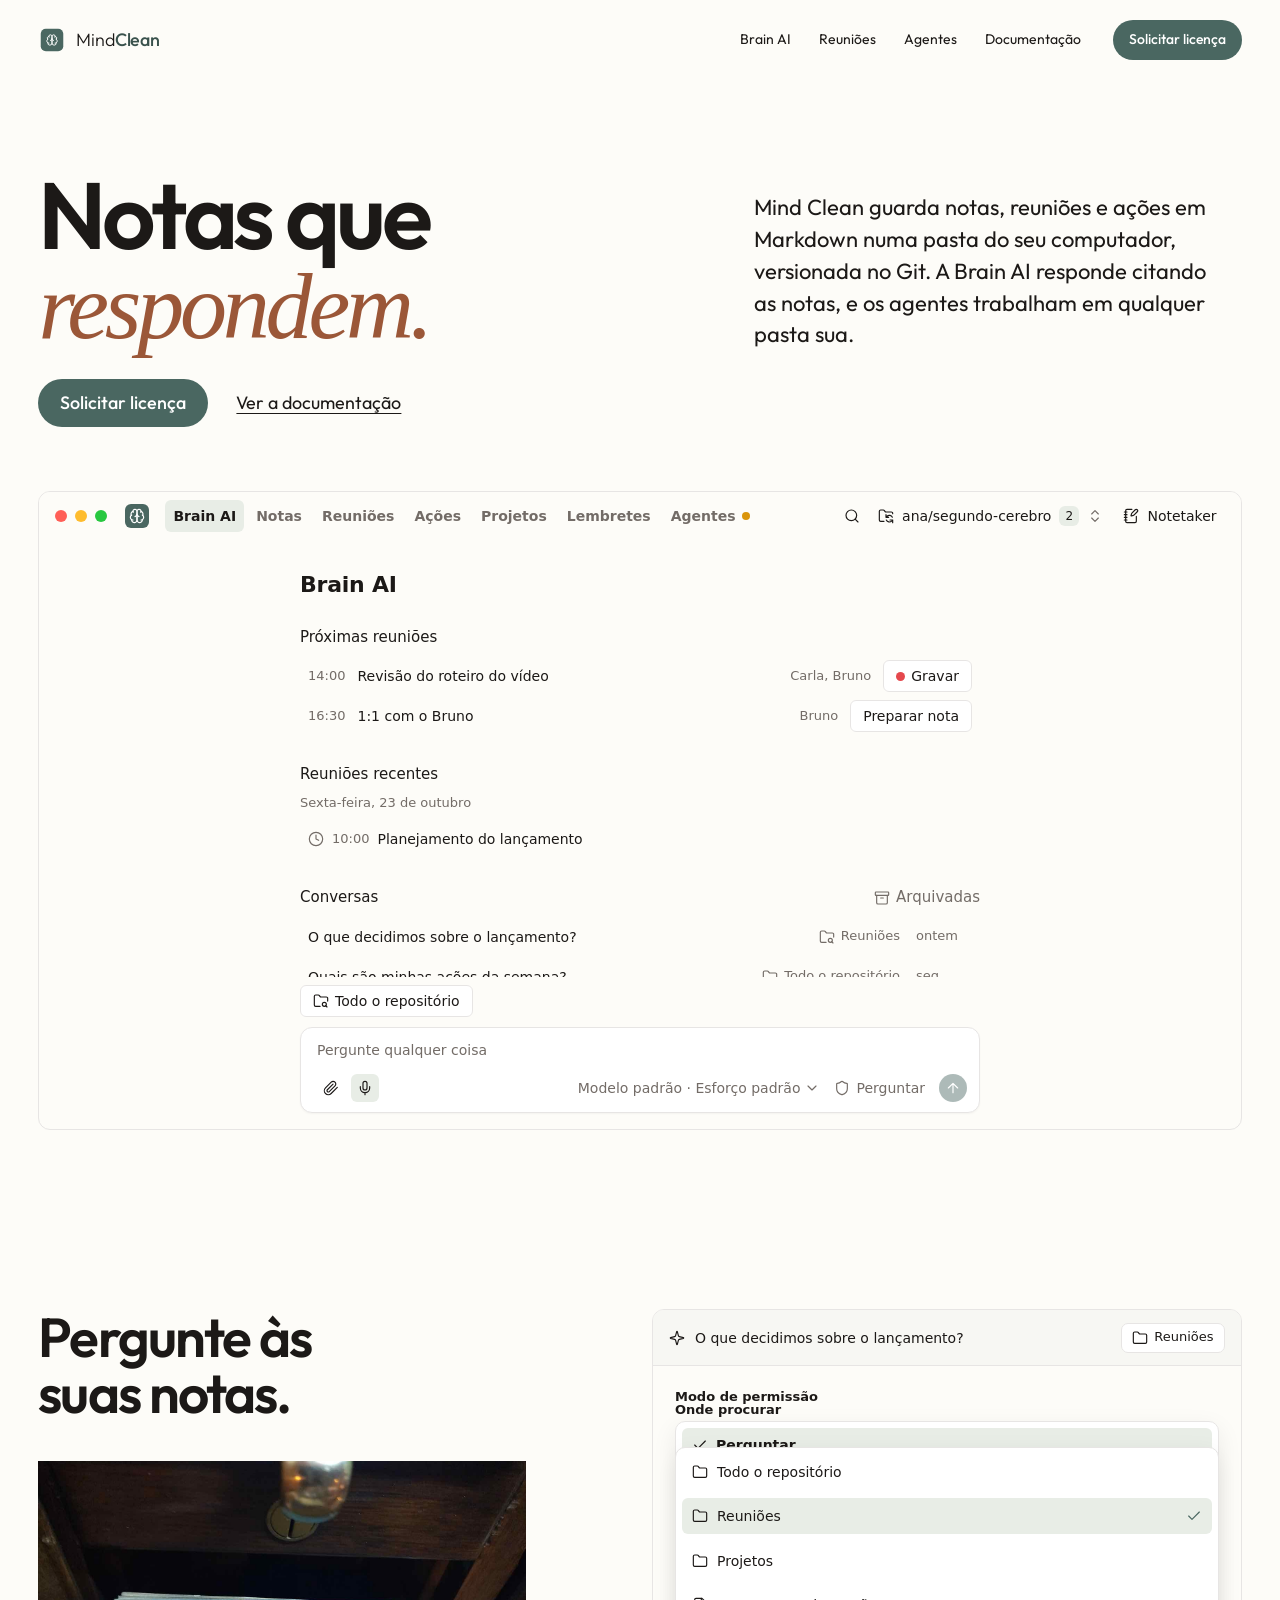
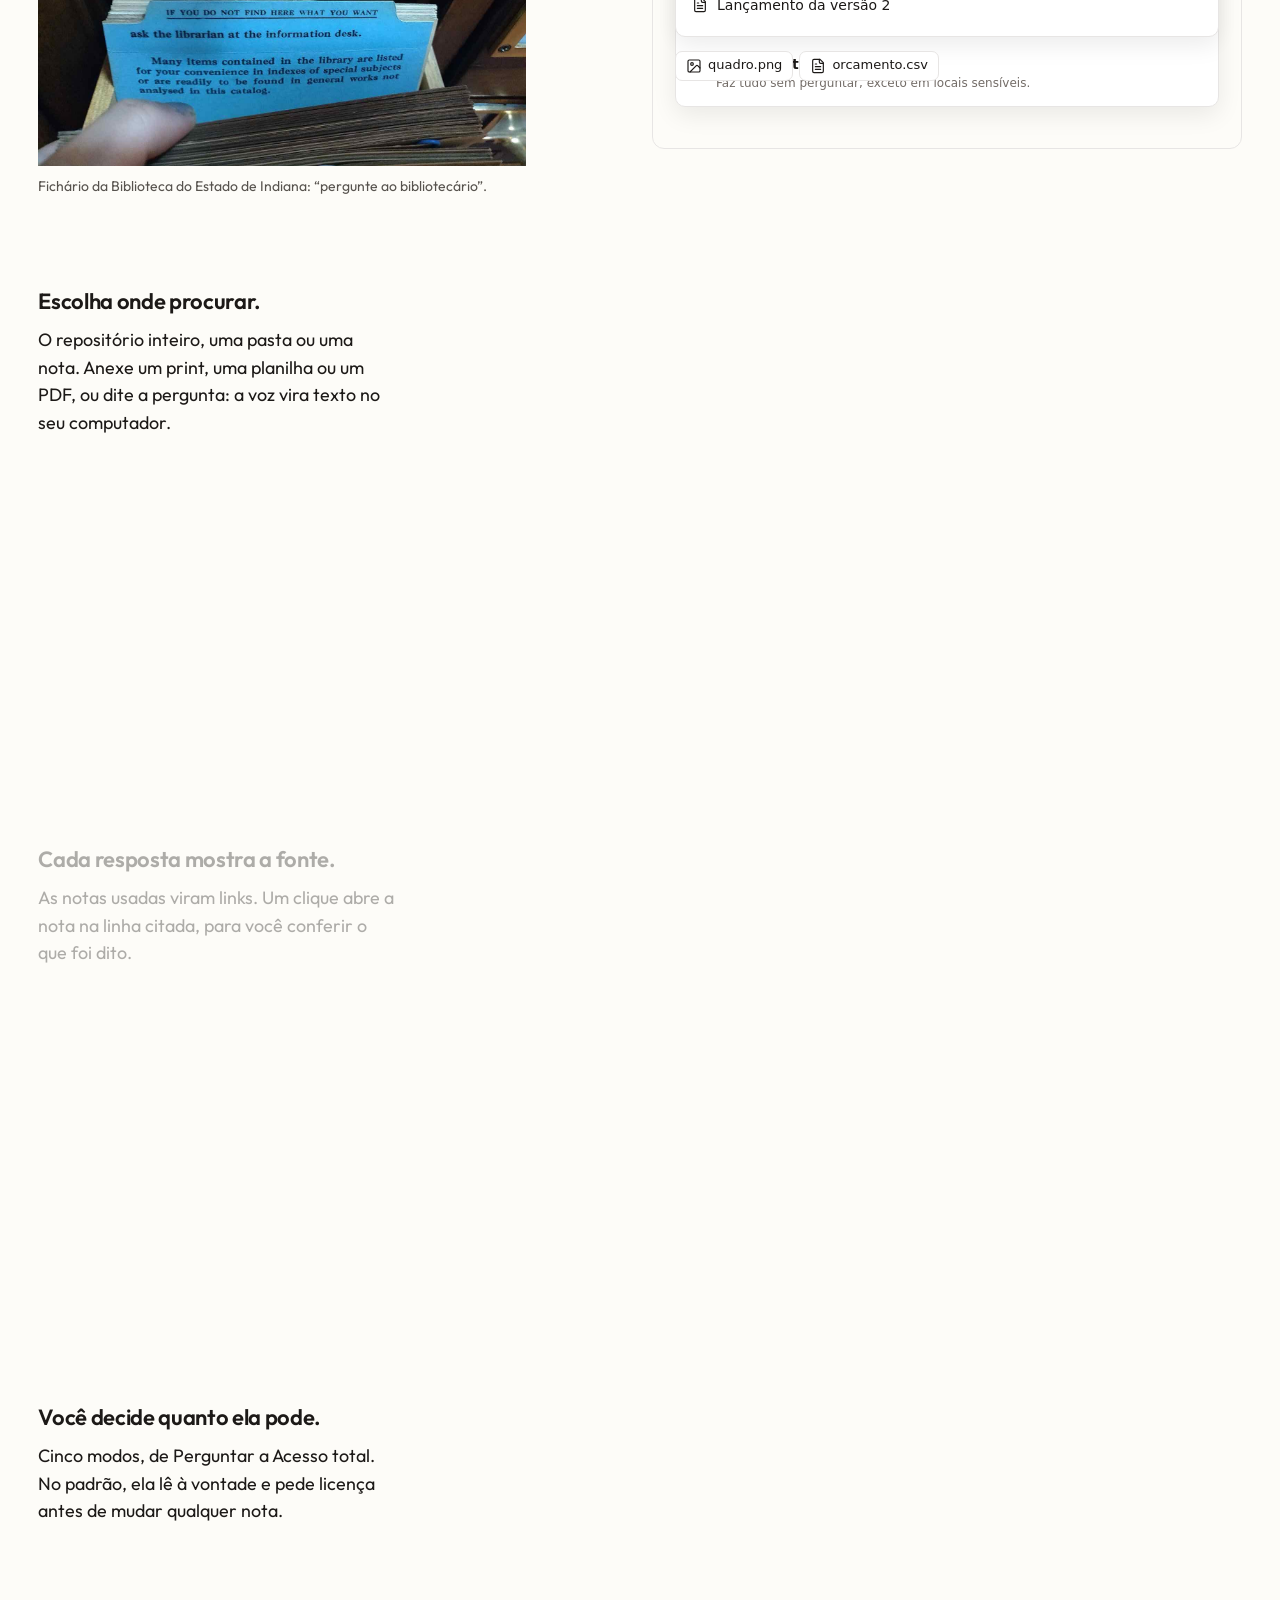
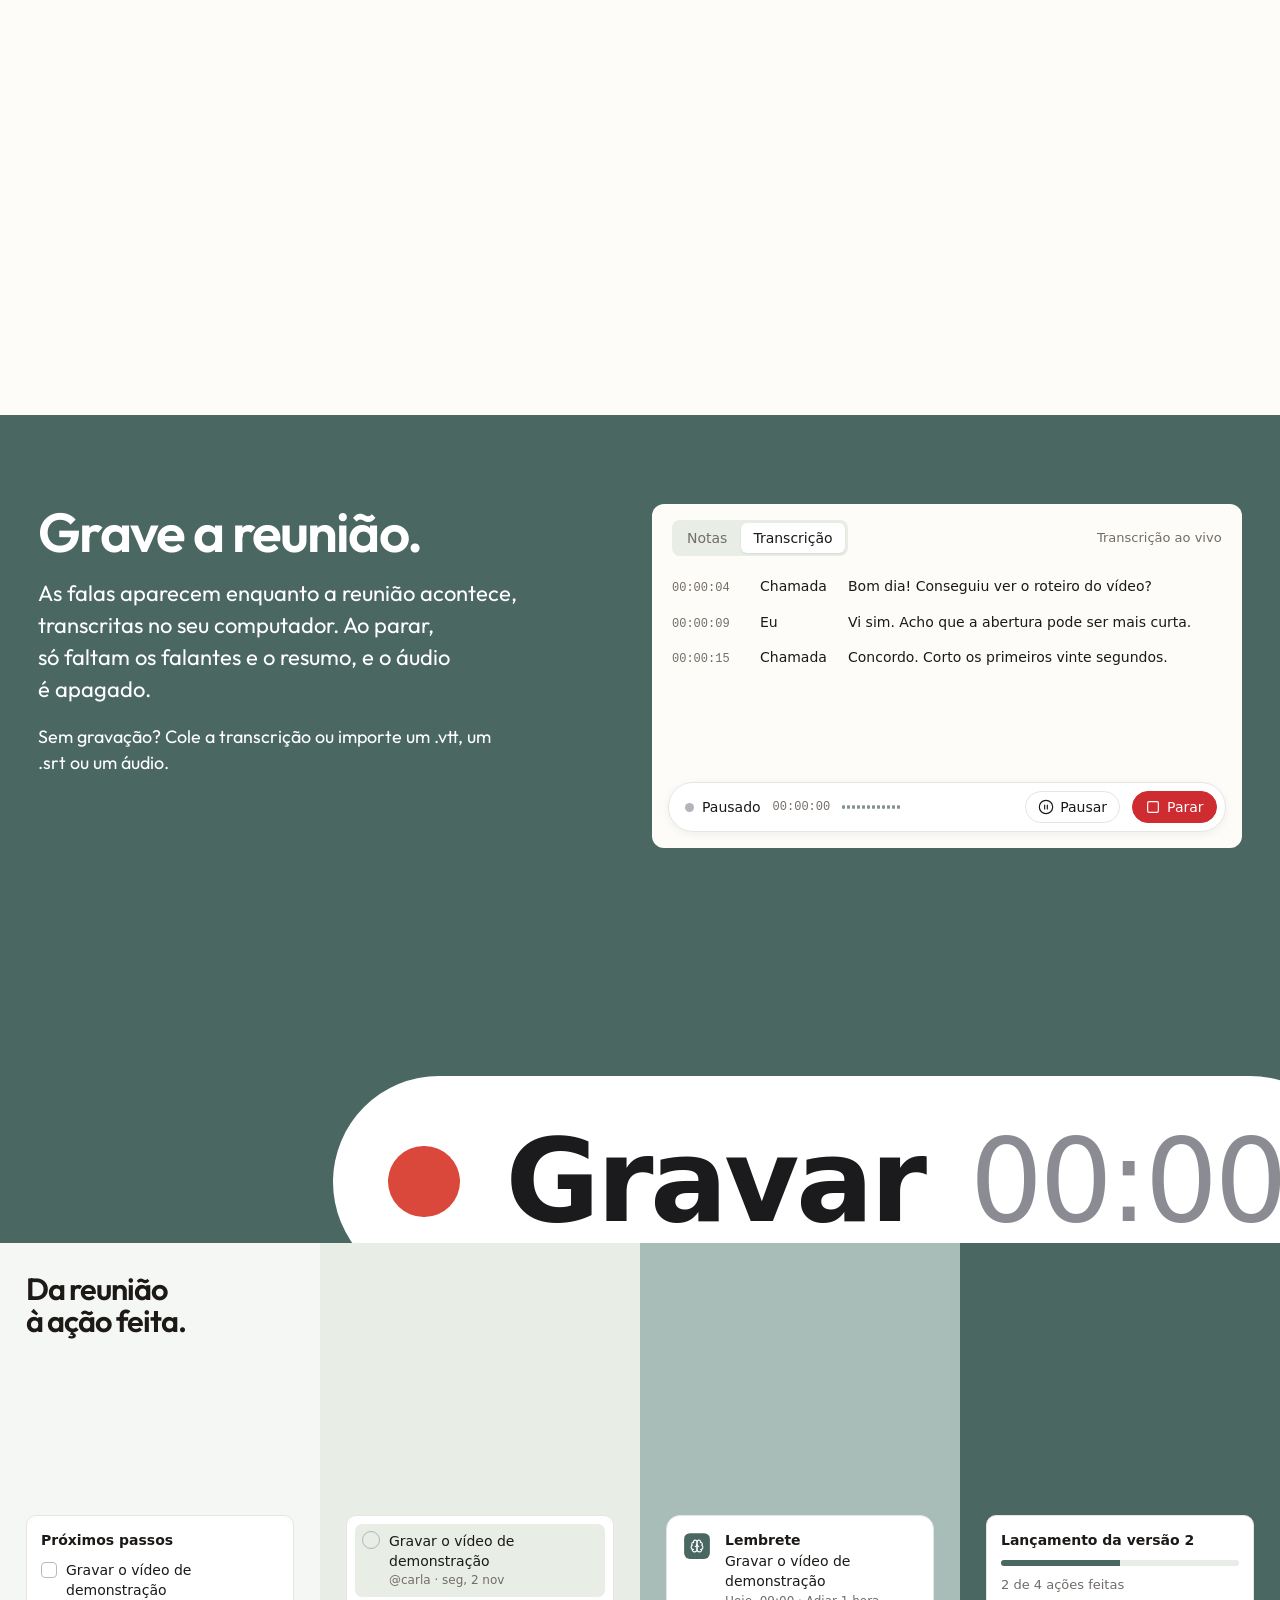
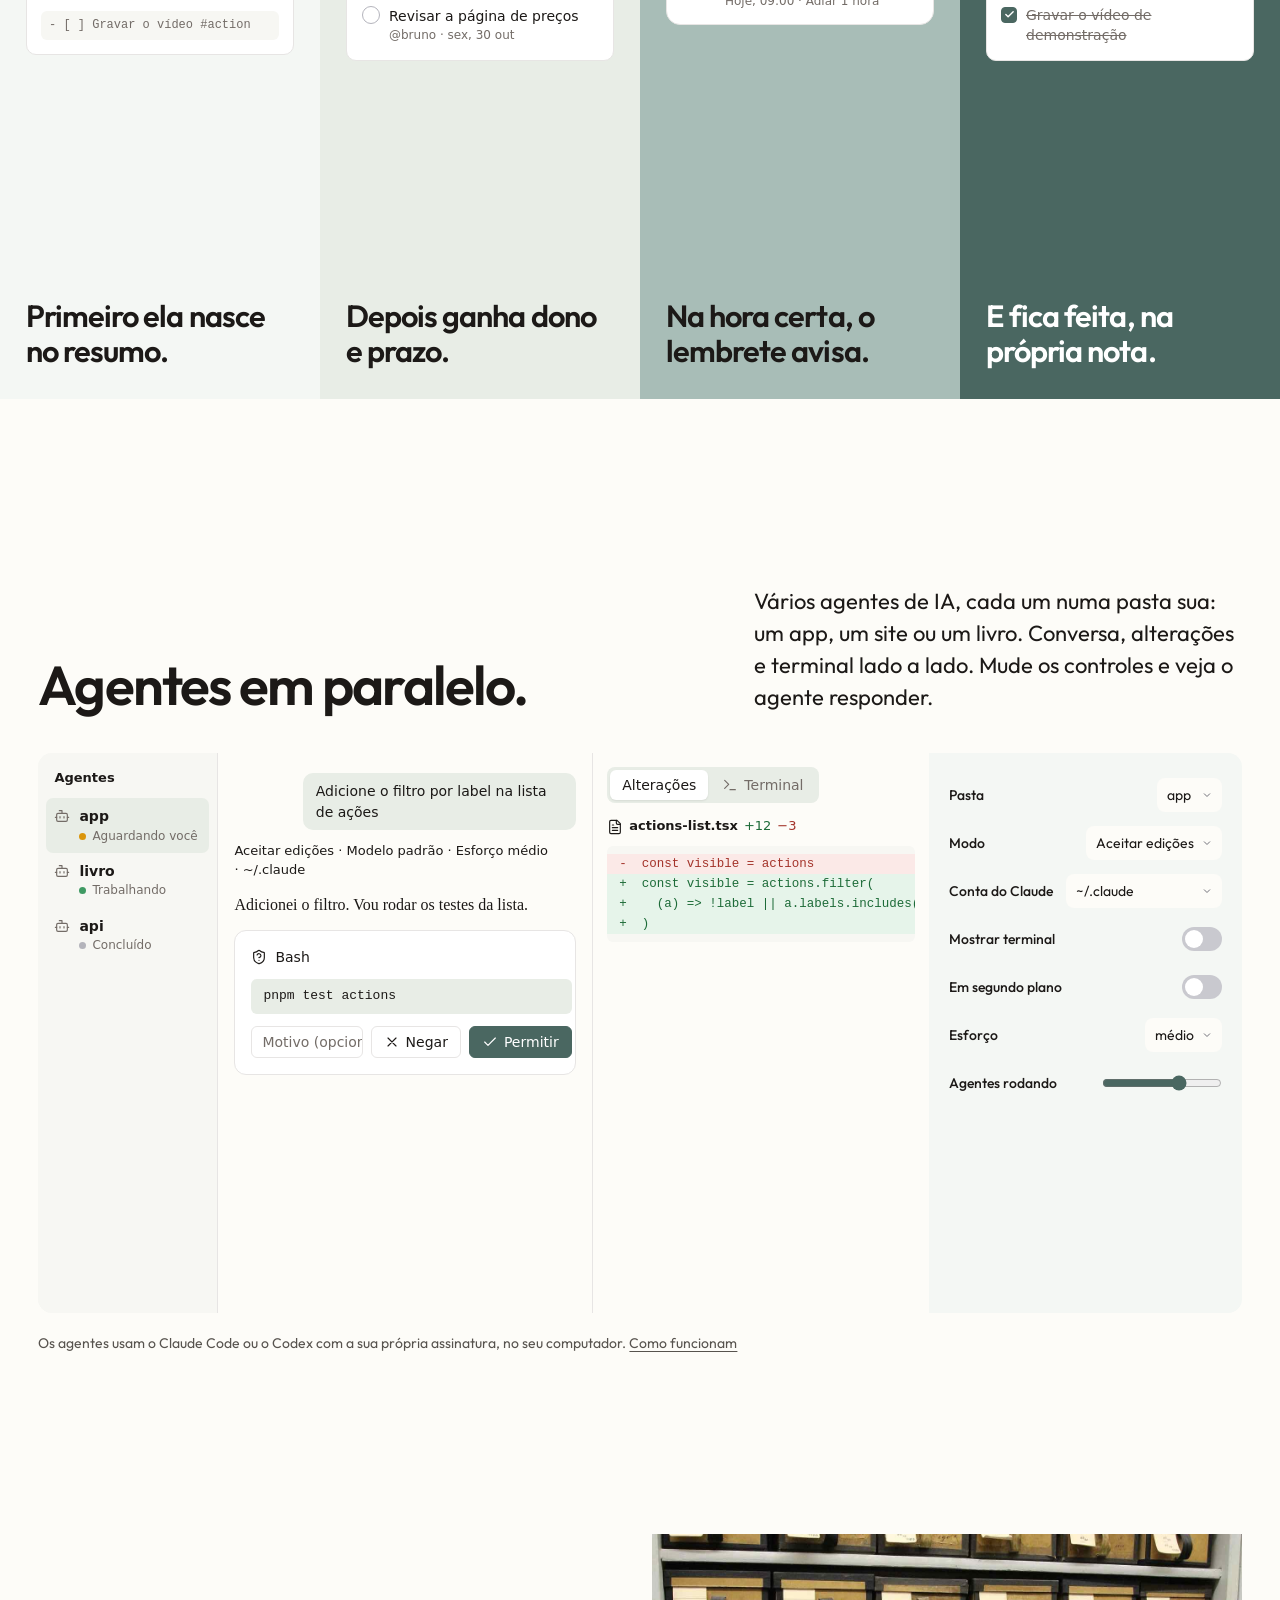
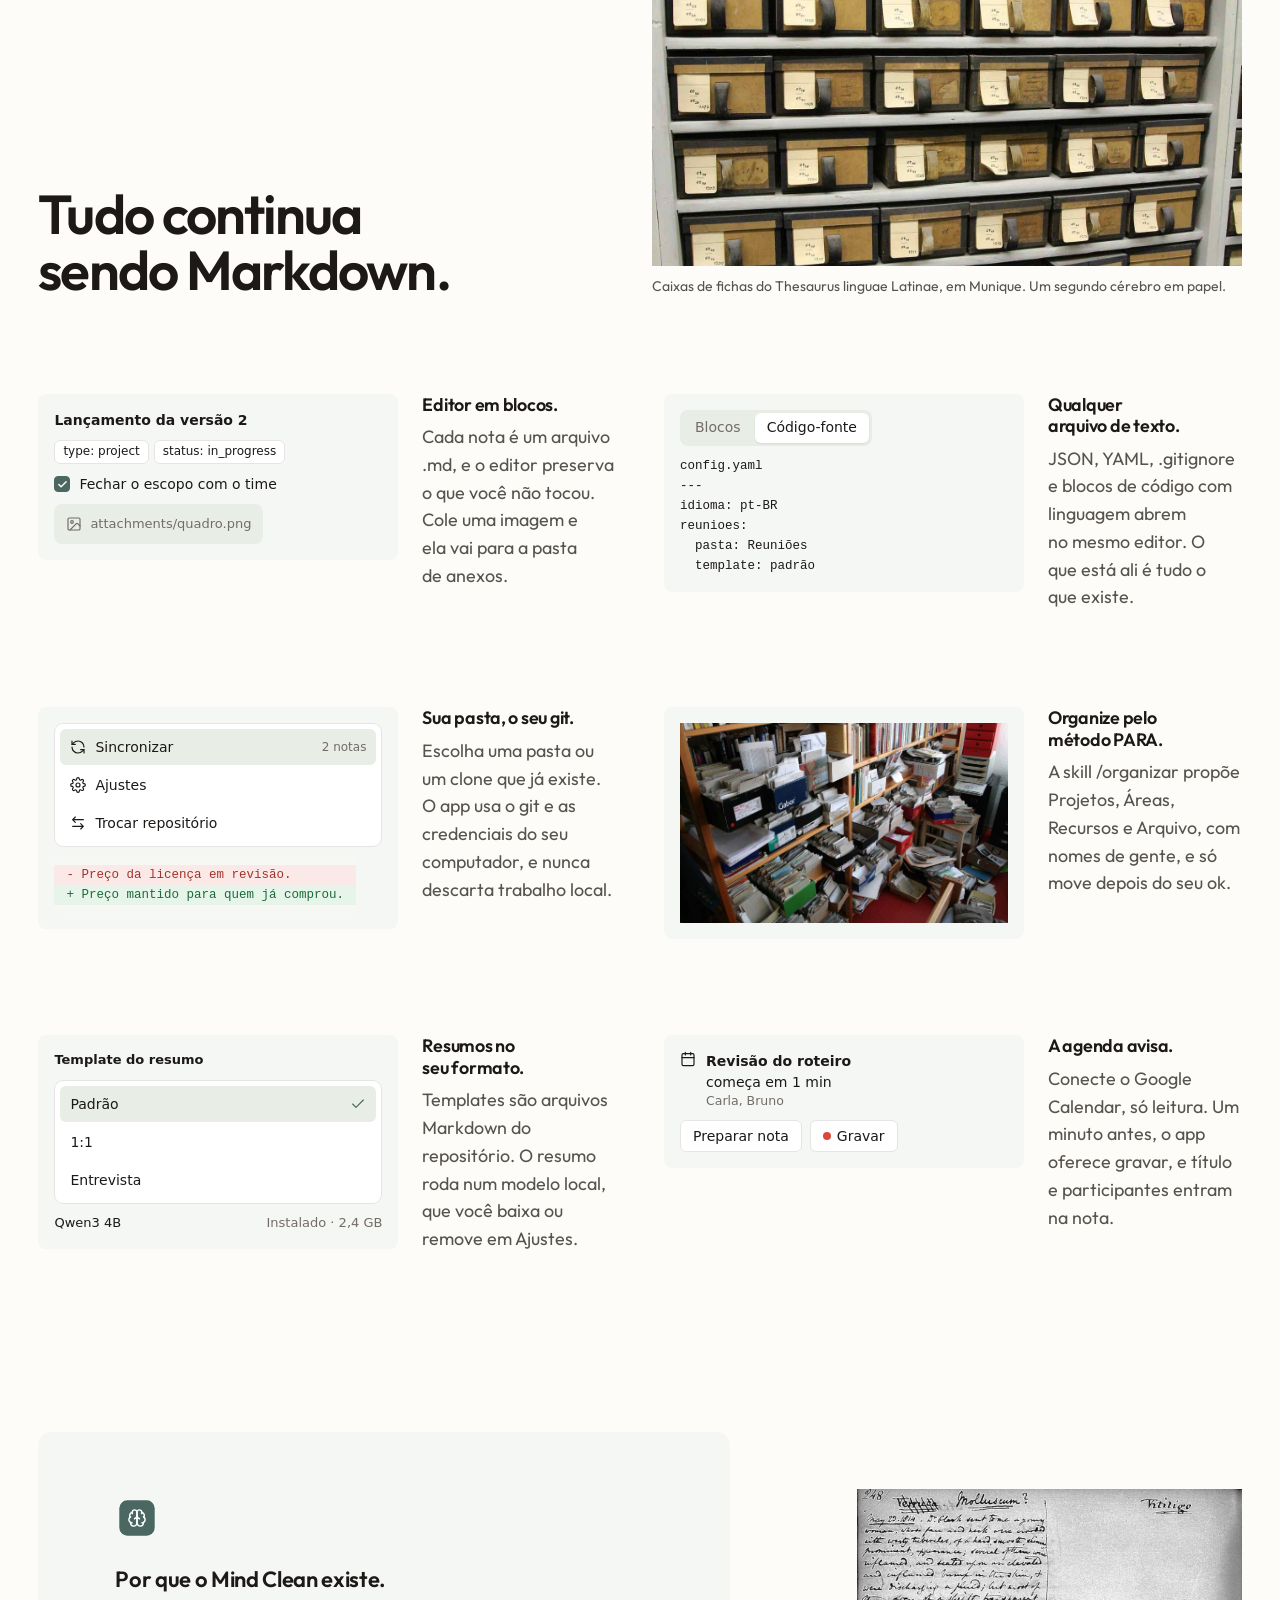
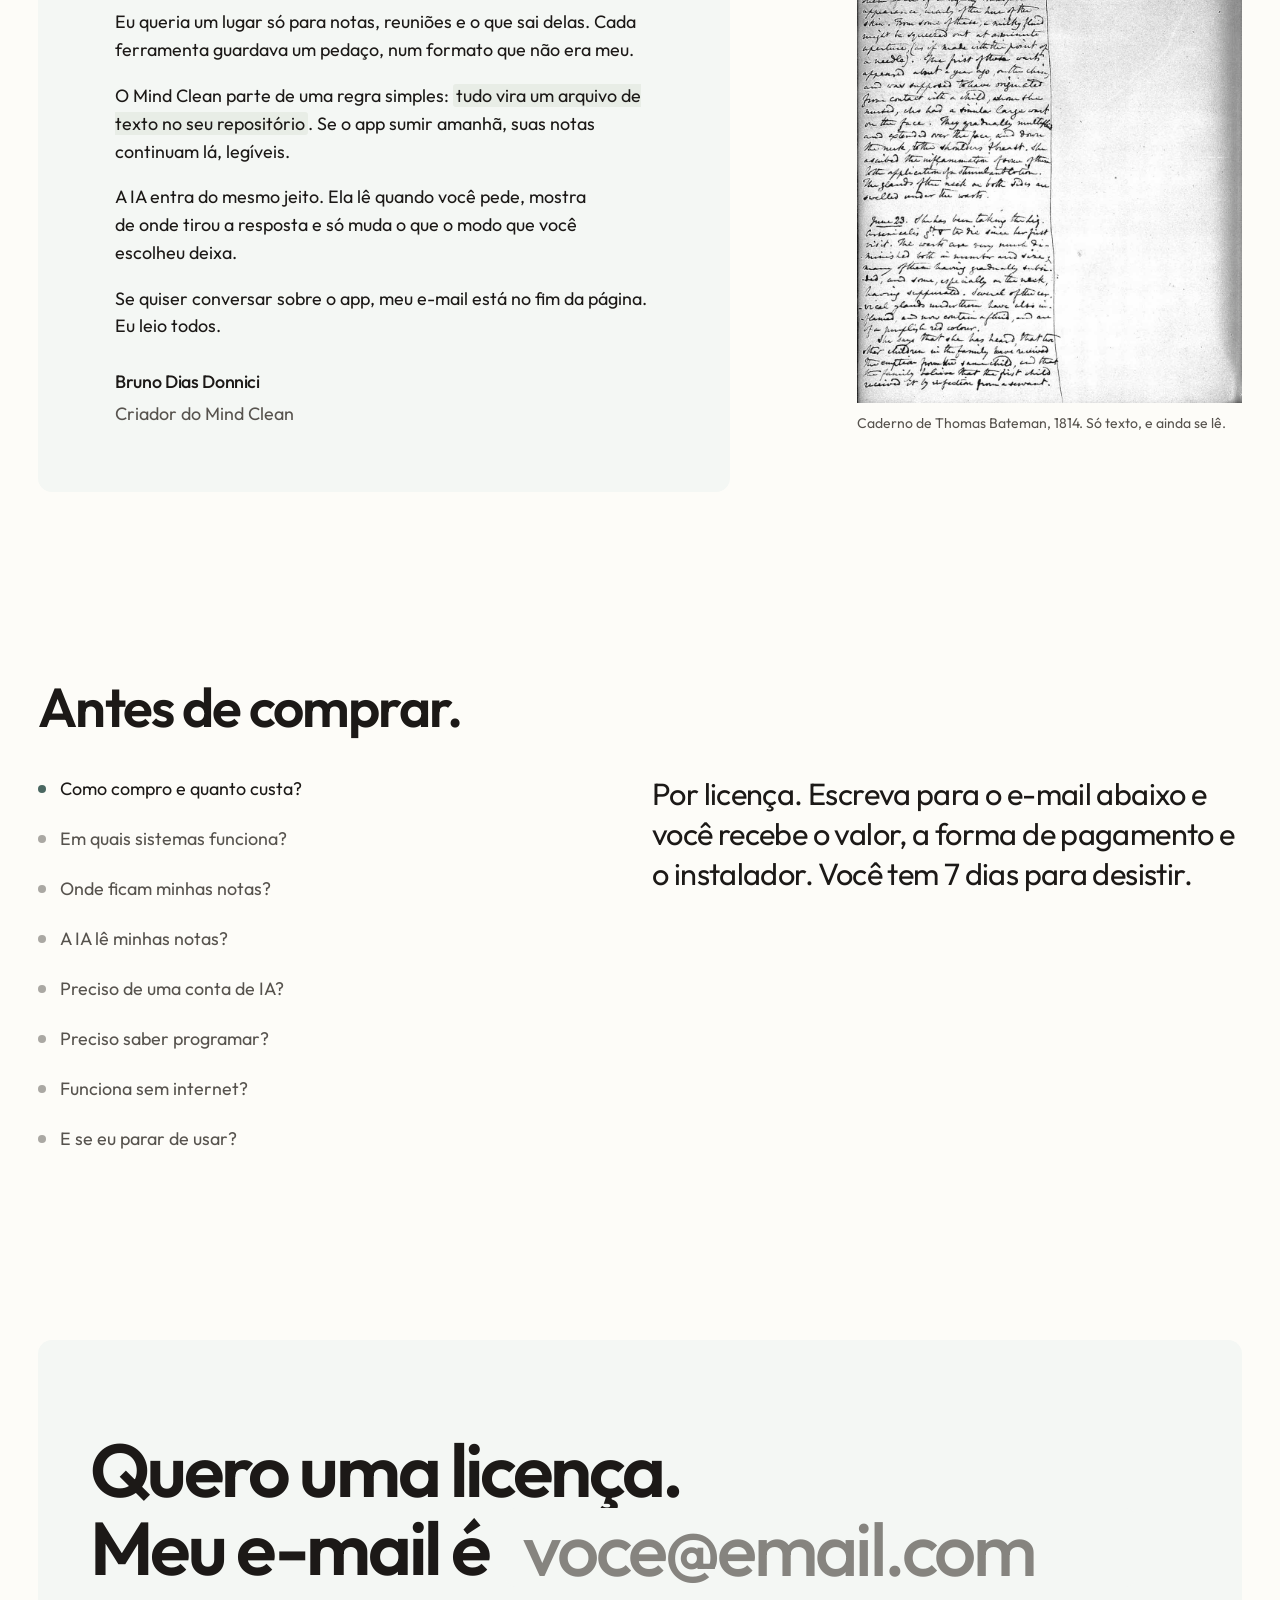
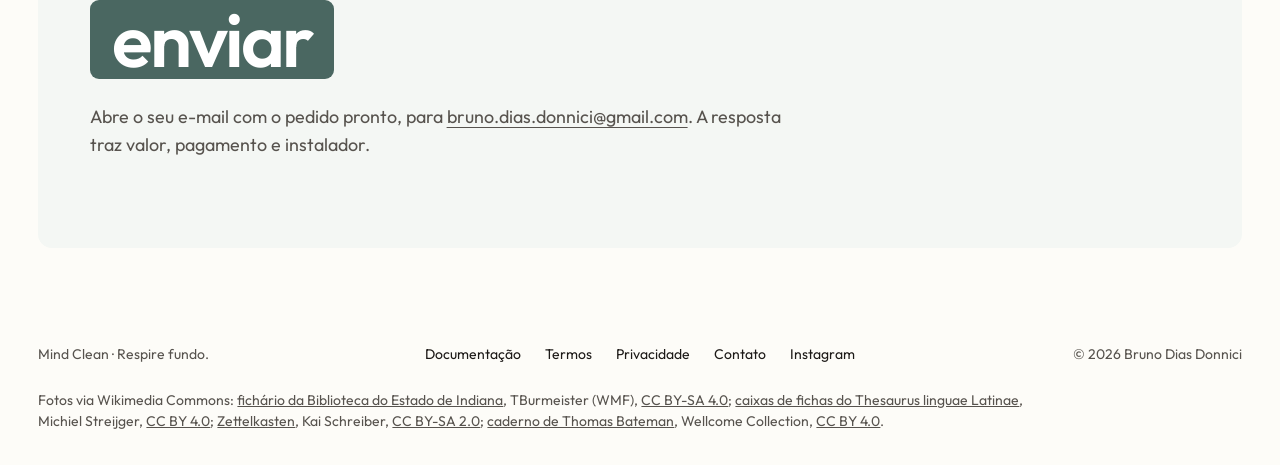
==== commit dd31b925: "feat: Mind Clean site Name, palette, Outfit, wordmark and icon; canonical URLs on www.mindclean.com." ====
--- a/index.html
+++ b/index.html
@@ -3,13 +3,17 @@
   <head>
     <meta charset="utf-8" />
     <meta name="viewport" content="width=device-width, initial-scale=1" />
-    <title>Brain Notes</title>
+    <title>Mind Clean</title>
     <meta name="description" content="Notas, reuniões e ações em Markdown numa pasta do seu computador, versionada no Git, com a Brain AI respondendo sobre tudo e agentes de IA trabalhando em qualquer pasta sua." />
+    <link rel="canonical" href="https://www.mindclean.com.br/" />
+    <meta property="og:site_name" content="Mind Clean" />
+    <meta property="og:url" content="https://www.mindclean.com.br/" />
+    <meta property="og:title" content="Mind Clean" />
     <link rel="icon" href="assets/icon.svg" type="image/svg+xml" />
     <link rel="apple-touch-icon" href="assets/apple-touch-icon.png" />
     <link rel="preconnect" href="https://fonts.googleapis.com" />
     <link rel="preconnect" href="https://fonts.gstatic.com" crossorigin />
-    <link href="https://fonts.googleapis.com/css2?family=Geist:wght@400;500;600&display=swap" rel="stylesheet" />
+    <link href="https://fonts.googleapis.com/css2?family=Outfit:wght@300;400;500;600&display=swap" rel="stylesheet" />
     <link rel="stylesheet" href="assets/site.css" />
     <script src="assets/site.js" defer></script>
   </head>
@@ -61,7 +65,7 @@
     </svg>
 
     <header class="bar frame">
-      <a class="wordmark" href="./"><img src="assets/icon.svg" alt="" width="28" height="28" />Brain Notes</a>
+      <a class="wordmark" href="./"><img src="assets/icon.svg" alt="" width="28" height="28" /><span>Mind<span class="wordmark-strong">Clean</span></span></a>
       <nav aria-label="Principal">
         <a href="#brain">Brain AI</a>
         <a href="#notetaker">Reuniões</a>
@@ -75,9 +79,9 @@
       <!-- Hero: the headline, then the app itself, working. -->
       <section class="hero frame" aria-labelledby="hero-title">
         <div class="hero-copy">
-          <h1 id="hero-title" data-reveal>Notas que respondem.</h1>
+          <h1 id="hero-title" data-reveal>Notas que <em class="accent-word">respondem.</em></h1>
           <p class="lead" data-reveal style="--i: 1">
-            Brain Notes guarda notas, reuniões e ações em Markdown numa pasta do seu computador, versionada no Git. A Brain AI responde
+            Mind Clean guarda notas, reuniões e ações em Markdown numa pasta do seu computador, versionada no Git. A Brain AI responde
             citando as notas, e os agentes trabalham em qualquer pasta sua.
           </p>
           <div class="hero-actions" data-reveal style="--i: 2">
@@ -610,13 +614,13 @@
       <section class="letter frame" aria-labelledby="letter-title">
         <div class="letter-col">
           <img class="letter-face" src="assets/icon.svg" alt="" width="44" height="44" />
-          <h2 id="letter-title" class="letter-title">Por que o Brain Notes existe.</h2>
+          <h2 id="letter-title" class="letter-title">Por que o Mind Clean existe.</h2>
           <p>Eu queria um lugar só para notas, reuniões e o que sai delas. Cada ferramenta guardava um pedaço, num formato que não era meu.</p>
-          <p>O Brain Notes parte de uma regra simples: <mark>tudo vira um arquivo de texto no seu repositório</mark>. Se o app sumir amanhã, suas notas continuam lá, legíveis.</p>
+          <p>O Mind Clean parte de uma regra simples: <mark>tudo vira um arquivo de texto no seu repositório</mark>. Se o app sumir amanhã, suas notas continuam lá, legíveis.</p>
           <p>A IA entra do mesmo jeito. Ela lê quando você pede, mostra de onde tirou a resposta e só muda o que o modo que você escolheu deixa.</p>
           <p>Se quiser conversar sobre o app, meu e-mail está no fim da página. Eu leio todos.</p>
           <p class="letter-sign">Bruno Dias Donnici</p>
-          <p class="letter-role">Criador do Brain Notes</p>
+          <p class="letter-role">Criador do Mind Clean</p>
         </div>
         <figure class="letter-photo" data-reveal>
           <img src="assets/commonplace-book-of-thomas-bateman-wellcome-l0023143.jpg" alt="Página manuscrita de um caderno de anotações médicas de 1814, com datas e títulos sublinhados" width="1037" height="1400" loading="lazy" />
@@ -641,7 +645,7 @@
         </div>
         <div class="faq-pane">
           <p role="tabpanel" id="a0" aria-labelledby="q0">Por licença. Escreva para o e-mail abaixo e você recebe o valor, a forma de pagamento e o instalador. Você tem 7 dias para desistir.</p>
-          <p role="tabpanel" id="a1" aria-labelledby="q1" hidden>No macOS com Apple Silicon hoje. Windows, Linux e um app web instalável estão a caminho.</p>
+          <p role="tabpanel" id="a1" aria-labelledby="q1" hidden>No macOS com Apple Silicon hoje. No celular e no tablet, pelo plugin do Obsidian. Windows e Linux estão a caminho.</p>
           <p role="tabpanel" id="a2" aria-labelledby="q2" hidden>Numa pasta do seu computador que você escolhe, ligada ao seu repositório no GitHub. Pode ser um clone que você já tem. Não temos acesso a elas.</p>
           <p role="tabpanel" id="a3" aria-labelledby="q3" hidden>Só quando você pergunta ou pede uma ação. No modo padrão ela lê à vontade e pede sua permissão antes de mudar qualquer arquivo.</p>
           <p role="tabpanel" id="a4" aria-labelledby="q4" hidden>Para a Brain AI e os Agentes, sim: o Claude Code ou o Codex, com a sua assinatura. Notas, gravação, transcrição e resumos funcionam sem ela.</p>
@@ -666,12 +670,13 @@
     </main>
 
     <footer class="quiet frame">
-      <span>Brain Notes · notas em Markdown</span>
+      <span>Mind Clean · Respire fundo.</span>
       <nav aria-label="Rodapé">
         <a href="docs.html">Documentação</a>
         <a href="terms.html">Termos</a>
         <a href="privacy.html">Privacidade</a>
         <a href="mailto:bruno.dias.donnici@gmail.com">Contato</a>
+        <a href="https://www.instagram.com/mindclean.com.br/" rel="noopener">Instagram</a>
       </nav>
       <span class="right">© 2026 Bruno Dias Donnici</span>
       <p class="credits">
--- a/assets/site.css
+++ b/assets/site.css
@@ -1,28 +1,30 @@
-/* Brain Notes — site. One face (Geist), the app's own neutrals and its rose-beige brand colour. */
+/* Mind Clean — site. One face (Outfit), the app's warm neutrals, its sage brand colour and a terracotta highlight. */
 
 :root {
-  --bg: #fafafa;
-  --surface: #f2f2f3;
-  --ink: #1b1b1e;
-  --muted: #5f5f68;
-  --accent: #94685d;
-  --accent-deep: #7d564c;
-  --accent-text: #7d564c;
+  --bg: #fdfcf8;
+  --surface: #f4f7f4;
+  --ink: #1c1917;
+  --muted: #57534e;
+  --accent: #4a6761;
+  --accent-deep: #3a524d;
+  --accent-text: #3a524d;
   --on-accent: #ffffff;
-  --field-1: #f3eeec;
-  --field-2: #e7dbd6;
-  --field-3: #cfb7ae;
-  --field-4: #94685d;
+  --highlight: #d9a384;
+  --highlight-text: #9b5738;
+  --field-1: #f4f7f4;
+  --field-2: #e8ede6;
+  --field-3: #a8bdb7;
+  --field-4: #4a6761;
 
   /* The app's own tokens, used only inside [data-ui] fragments. */
-  --w-bg: oklch(0.99 0.002 286);
-  --w-side: oklch(0.975 0.003 286);
+  --w-bg: oklch(0.991 0.005 95);
+  --w-side: oklch(0.975 0.005 106);
   --w-card: oklch(1 0 0);
-  --w-line: oklch(0.91 0.004 286);
-  --w-hover: oklch(0.96 0.004 286);
-  --w-muted: oklch(0.52 0.014 286);
-  --w-brand: oklch(0.56 0.06 35);
-  --w-brand-ink: oklch(0.5 0.06 35);
+  --w-line: oklch(0.923 0.003 49);
+  --w-hover: oklch(0.94 0.011 137);
+  --w-muted: oklch(0.535 0.012 58);
+  --w-brand: oklch(0.489 0.035 181);
+  --w-brand-ink: oklch(0.489 0.035 181);
   --w-serif: ui-serif, 'New York', Georgia, serif;
   --w-add: #e6f4ea;
   --w-add-ink: #1d6b38;
@@ -31,7 +33,7 @@
   --w-warn: oklch(0.72 0.15 75);
   --w-ok: #3f9a63;
 
-  --font: 'Geist', ui-sans-serif, system-ui, -apple-system, 'Segoe UI', sans-serif;
+  --font: 'Outfit', ui-sans-serif, system-ui, -apple-system, 'Segoe UI', sans-serif;
   --ui: ui-sans-serif, system-ui, -apple-system, 'Segoe UI', Roboto, 'Helvetica Neue', Arial, sans-serif;
   --mono: ui-monospace, 'SF Mono', Menlo, Consolas, monospace; /* taste-skill-ignore: code only */
 
@@ -51,24 +53,26 @@
 
 @media (prefers-color-scheme: dark) {
   :root:not([data-theme='light']) {
-    --bg: #141416;
-    --surface: #1c1c1f;
-    --ink: #ededef;
-    --muted: #a6a6ae;
-    --accent: #94685d;
-    --accent-deep: #7d564c;
-    --accent-text: #d4a99c;
-    --field-1: #1f1b1a;
-    --field-2: #2c2422;
-    --field-3: #46362f;
-    --field-4: #7d564c;
-    --w-bg: oklch(0.16 0.004 286);
-    --w-side: oklch(0.19 0.005 286);
-    --w-card: oklch(0.2 0.005 286);
-    --w-line: oklch(0.3 0.005 286);
-    --w-hover: oklch(0.25 0.006 286);
-    --w-muted: oklch(0.7 0.012 286);
-    --w-brand-ink: oklch(0.76 0.06 35);
+    --bg: #110f0d;
+    --surface: #1a1816;
+    --ink: #f2f2ef;
+    --muted: #a9a49e;
+    --accent: #4a6761;
+    --accent-deep: #3a524d;
+    --accent-text: #95c2b8;
+    --highlight-text: #e2a989;
+    --field-1: #121a18;
+    --field-2: #1c2a27;
+    --field-3: #2b423e;
+    --field-4: #4a6761;
+    --w-bg: oklch(0.17 0.005 60);
+    --w-side: oklch(0.2 0.006 60);
+    --w-card: oklch(0.21 0.006 60);
+    --w-line: oklch(0.3 0.006 60);
+    --w-hover: oklch(0.3 0.02 180);
+    --w-muted: oklch(0.72 0.01 70);
+    --w-brand: oklch(0.72 0.045 180);
+    --w-brand-ink: oklch(0.78 0.05 180);
     --w-add: #173323;
     --w-add-ink: #8fd6a7;
     --w-del: #3a1d1a;
@@ -77,24 +81,26 @@
   }
 }
 :root[data-theme='dark'] {
-  --bg: #141416;
-  --surface: #1c1c1f;
-  --ink: #ededef;
-  --muted: #a6a6ae;
-  --accent: #94685d;
-  --accent-deep: #7d564c;
-  --accent-text: #d4a99c;
-  --field-1: #1f1b1a;
-  --field-2: #2c2422;
-  --field-3: #46362f;
-  --field-4: #7d564c;
-  --w-bg: oklch(0.16 0.004 286);
-  --w-side: oklch(0.19 0.005 286);
-  --w-card: oklch(0.2 0.005 286);
-  --w-line: oklch(0.3 0.005 286);
-  --w-hover: oklch(0.25 0.006 286);
-  --w-muted: oklch(0.7 0.012 286);
-  --w-brand-ink: oklch(0.76 0.06 35);
+  --bg: #110f0d;
+  --surface: #1a1816;
+  --ink: #f2f2ef;
+  --muted: #a9a49e;
+  --accent: #4a6761;
+  --accent-deep: #3a524d;
+  --accent-text: #95c2b8;
+  --highlight-text: #e2a989;
+  --field-1: #121a18;
+  --field-2: #1c2a27;
+  --field-3: #2b423e;
+  --field-4: #4a6761;
+  --w-bg: oklch(0.17 0.005 60);
+  --w-side: oklch(0.2 0.006 60);
+  --w-card: oklch(0.21 0.006 60);
+  --w-line: oklch(0.3 0.006 60);
+  --w-hover: oklch(0.3 0.02 180);
+  --w-muted: oklch(0.72 0.01 70);
+  --w-brand: oklch(0.72 0.045 180);
+  --w-brand-ink: oklch(0.78 0.05 180);
   --w-add: #173323;
   --w-add-ink: #8fd6a7;
   --w-del: #3a1d1a;
@@ -173,8 +179,10 @@
   height: 80px;
   font-size: var(--step-small);
 }
-.wordmark { white-space: nowrap; display: inline-flex; align-items: center; gap: 10px; font-weight: 600; font-size: var(--step-body); letter-spacing: -0.01em; text-decoration: none; }
+.wordmark { white-space: nowrap; display: inline-flex; align-items: center; gap: 10px; font-weight: 300; font-size: var(--step-body); letter-spacing: -0.01em; text-decoration: none; }
 .wordmark img { border-radius: 7px; }
+.wordmark-strong { font-weight: 500; color: var(--accent-text); }
+.accent-word { font-family: var(--w-serif); font-style: italic; font-weight: 400; color: var(--highlight-text); }
 .bar nav { display: flex; gap: 28px; margin-left: auto; }
 .bar nav a { text-decoration: none; transition: color 160ms var(--ease); }
 .bar nav a:hover, .bar nav a[aria-current='page'] { color: var(--accent-text); }
